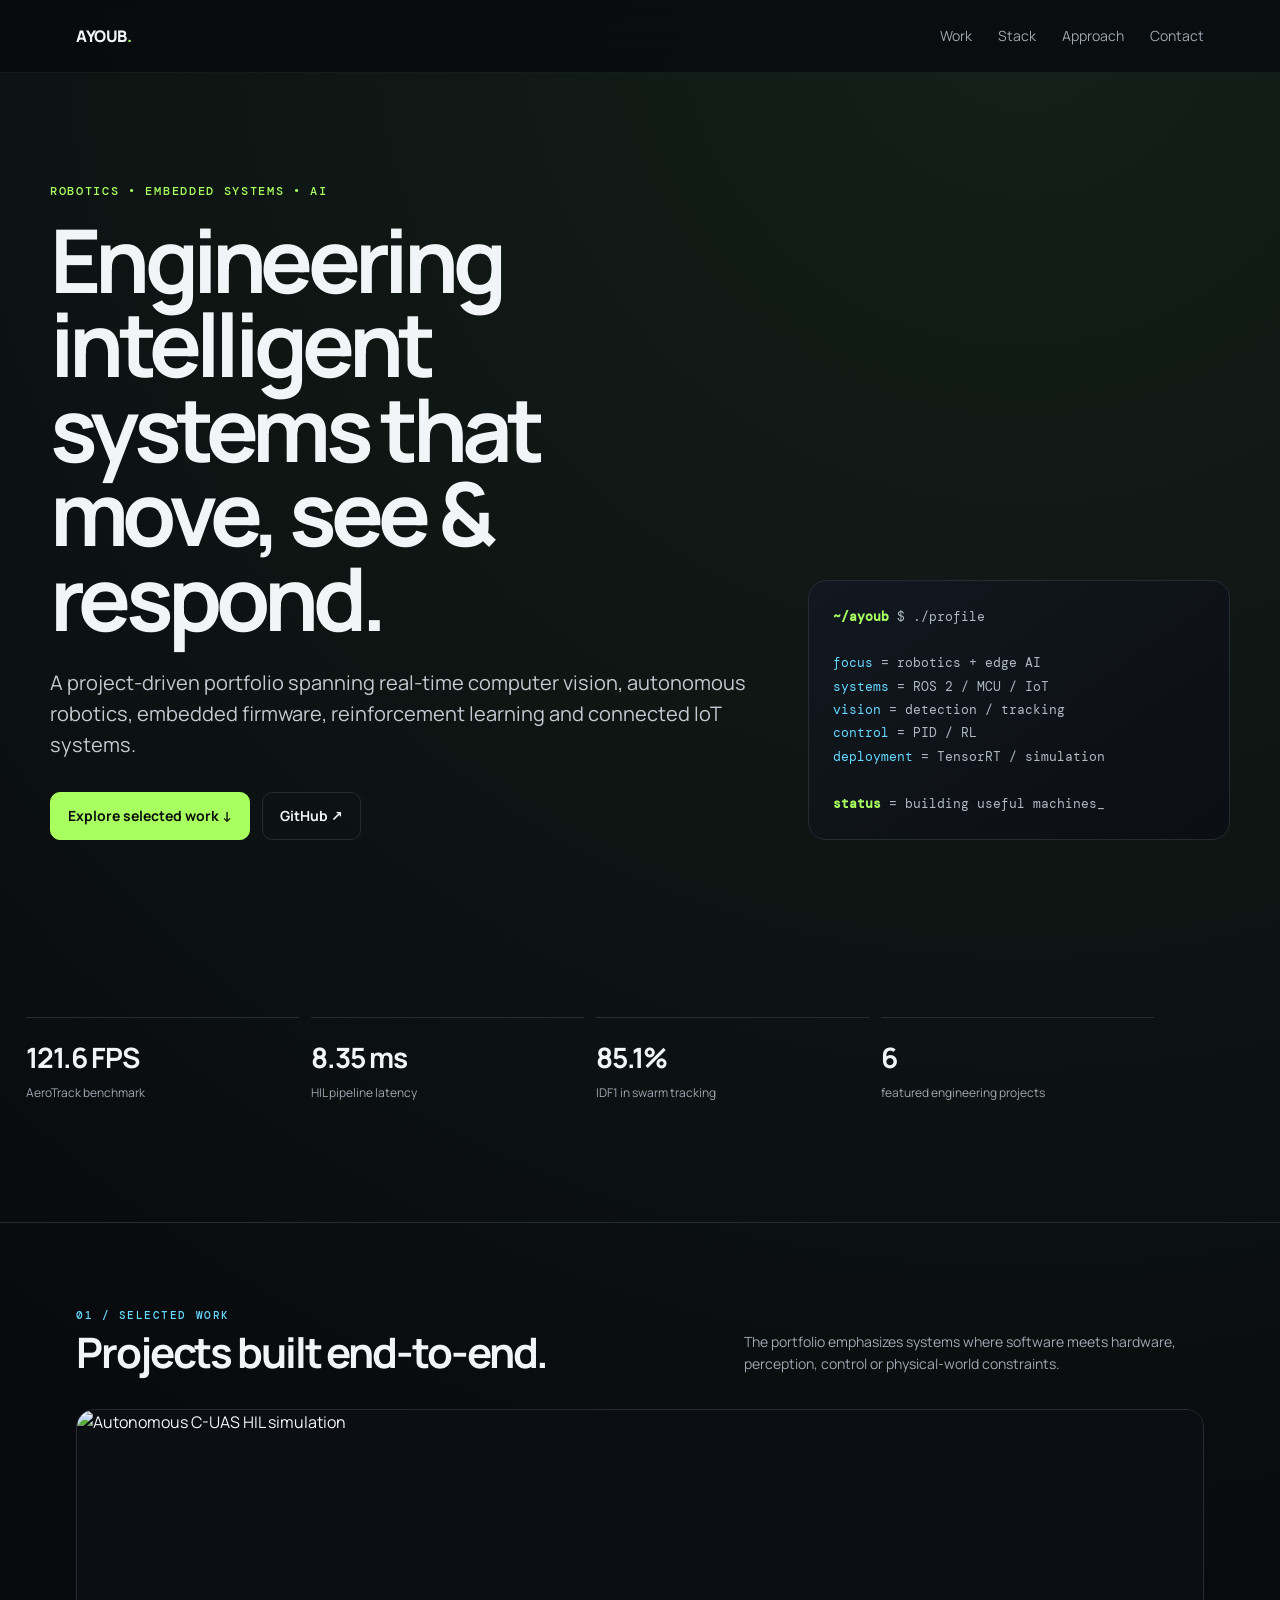
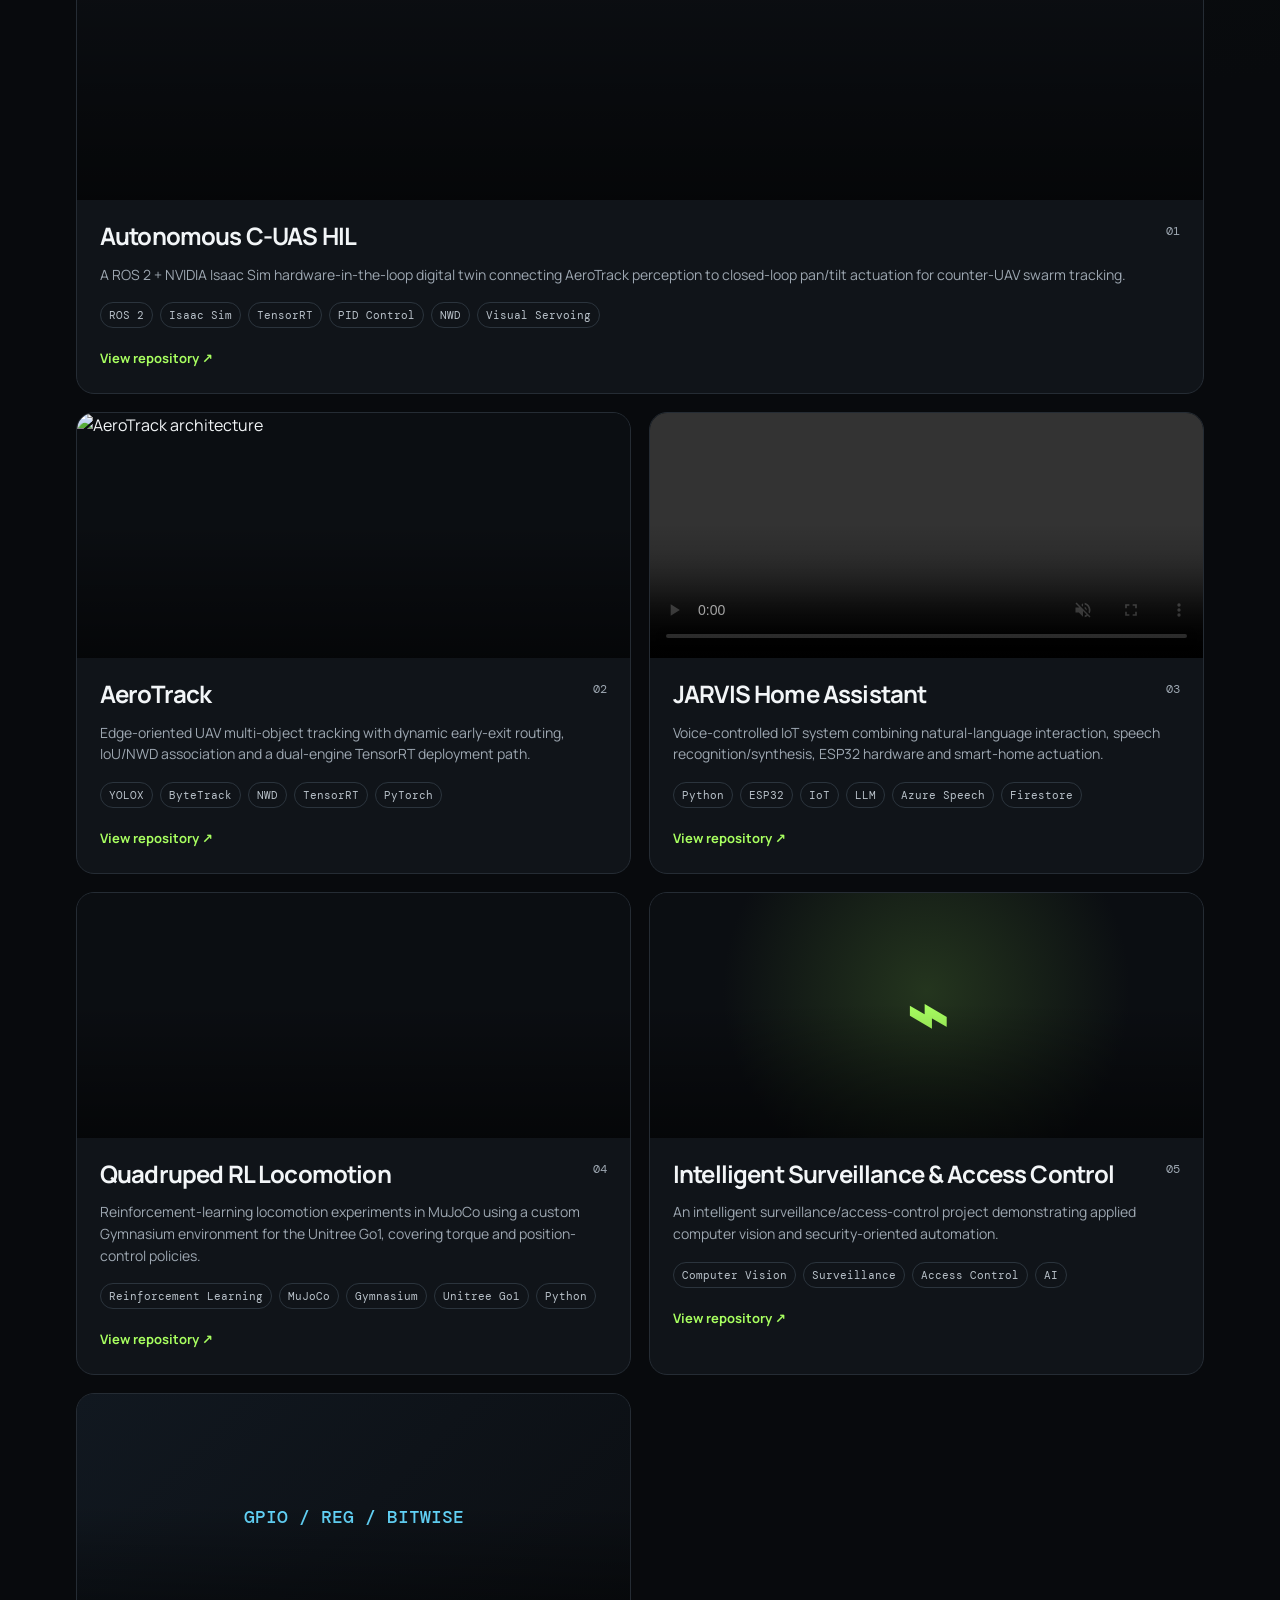
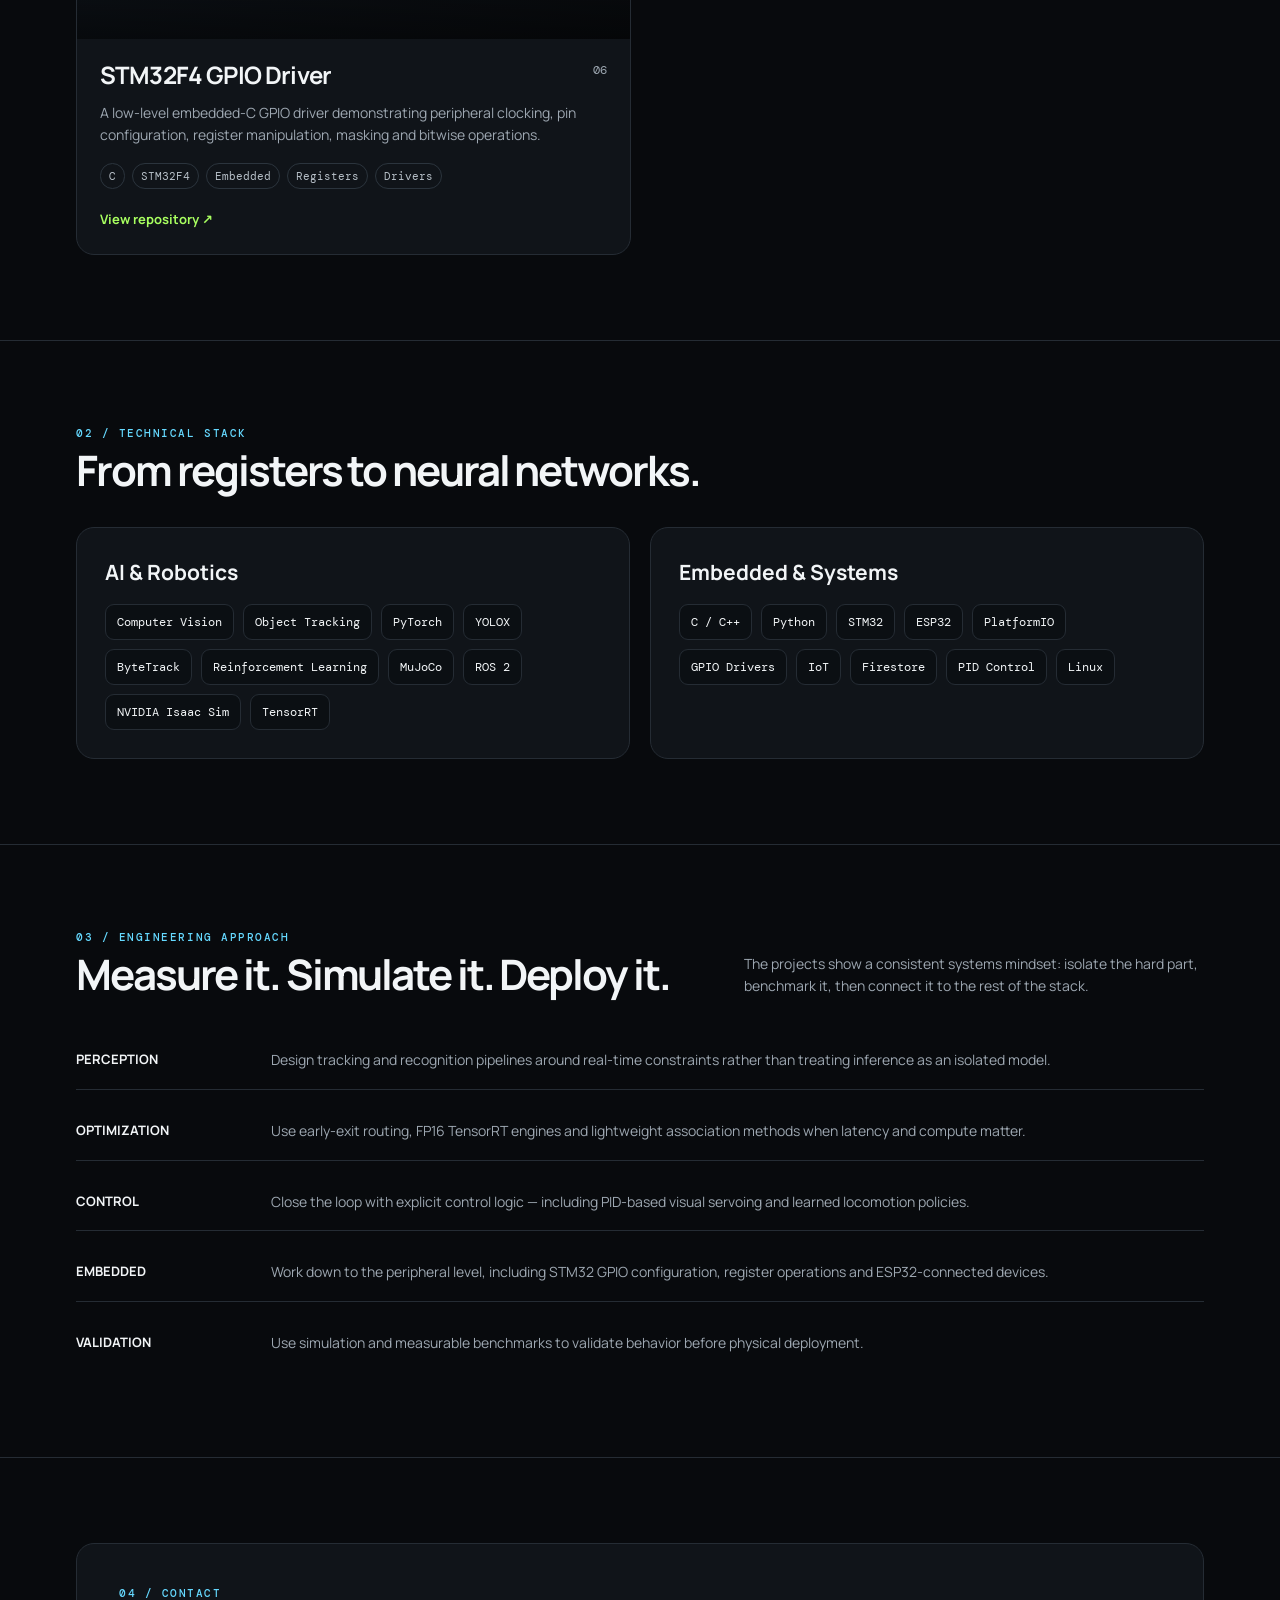
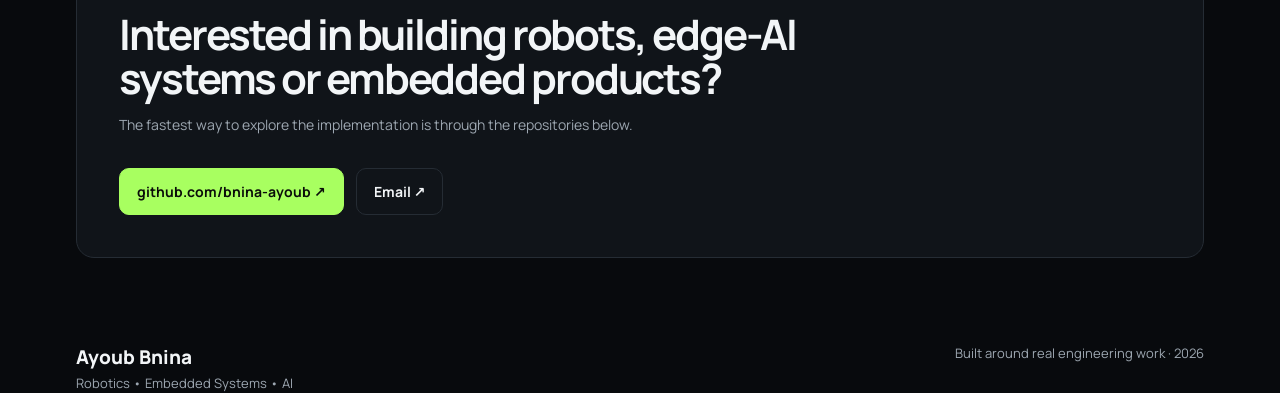
==== index.html @ 38df8ab1 "Add files via upload" ====
<!doctype html>
<html lang="en">
<head>
<meta charset="utf-8">
<meta name="viewport" content="width=device-width,initial-scale=1">
<meta name="description" content="Ayoub Bnina — Robotics, Embedded Systems & AI Engineering Portfolio">
<title>Ayoub Bnina — Robotics • Embedded • AI</title>
<link rel="preconnect" href="https://fonts.googleapis.com">
<link rel="preconnect" href="https://fonts.gstatic.com" crossorigin>
<link href="https://fonts.googleapis.com/css2?family=DM+Mono:wght@400;500&family=Manrope:wght@400;500;600;700;800&display=swap" rel="stylesheet">
<style>
:root{--bg:#080a0d;--panel:#101419;--panel2:#0c1014;--text:#f2f5f7;--muted:#9da7b1;--line:#252c34;--accent:#a8ff60;--accent2:#65d9ff;--max:1180px}
*{box-sizing:border-box}html{scroll-behavior:smooth}body{margin:0;background:radial-gradient(circle at 80% 0%,#142019 0,transparent 32%),var(--bg);color:var(--text);font-family:Manrope,system-ui,sans-serif;line-height:1.55}
a{color:inherit;text-decoration:none}.wrap{max-width:var(--max);margin:auto;padding:0 26px}
nav{position:sticky;top:0;z-index:10;background:rgba(8,10,13,.78);backdrop-filter:blur(18px);border-bottom:1px solid rgba(255,255,255,.06)}
.navin{height:72px;display:flex;align-items:center;justify-content:space-between}.brand{font-weight:800;letter-spacing:-.03em}.brand span{color:var(--accent)}
.links{display:flex;gap:26px;color:var(--muted);font-size:14px}.links a:hover{color:var(--text)}
.hero{padding:110px 0 80px;display:grid;grid-template-columns:1.25fr .75fr;gap:55px;align-items:end}
.kicker{font:500 12px "DM Mono",monospace;color:var(--accent);letter-spacing:.14em;text-transform:uppercase}
h1{font-size:clamp(48px,7vw,88px);line-height:.96;letter-spacing:-.065em;margin:18px 0 28px;max-width:900px}
.lead{font-size:20px;color:#c3cbd2;max-width:720px}.cta{display:flex;gap:12px;margin-top:32px;flex-wrap:wrap}
.btn{padding:12px 17px;border:1px solid var(--line);border-radius:10px;font-weight:700;font-size:14px}.btn.primary{background:var(--accent);color:#0a0d09;border-color:var(--accent)}.btn:hover{transform:translateY(-1px)}
.hero-card{border:1px solid var(--line);border-radius:18px;background:linear-gradient(145deg,#121820,#0b0e12);padding:24px;min-height:250px}
.terminal{font:13px/1.8 "DM Mono",monospace;color:#aeb9c3}.terminal b{color:var(--accent)}.terminal .cyan{color:var(--accent2)}
.metrics{display:grid;grid-template-columns:repeat(4,1fr);gap:12px;margin:12px 0 100px}.metric{border-top:1px solid var(--line);padding:18px 0}.metric strong{display:block;font-size:28px;letter-spacing:-.04em}.metric span{color:var(--muted);font-size:12px}
section{padding:85px 0;border-top:1px solid var(--line)}.section-head{display:flex;justify-content:space-between;gap:30px;align-items:end;margin-bottom:35px}.eyebrow{font:500 11px "DM Mono",monospace;color:var(--accent2);text-transform:uppercase;letter-spacing:.14em}h2{font-size:42px;line-height:1.05;letter-spacing:-.05em;margin:8px 0 0}.section-note{color:var(--muted);max-width:460px;font-size:14px}
.projects{display:grid;grid-template-columns:repeat(2,1fr);gap:18px}.project{border:1px solid var(--line);border-radius:18px;overflow:hidden;background:var(--panel);transition:.25s}.project:hover{transform:translateY(-4px);border-color:#3a444e}.visual{height:245px;background:#0b0e12;position:relative;overflow:hidden}.visual img,.visual video{width:100%;height:100%;object-fit:cover;display:block}.visual:after{content:"";position:absolute;inset:0;background:linear-gradient(180deg,transparent 45%,rgba(0,0,0,.55))}
.project-body{padding:23px}.project-top{display:flex;justify-content:space-between;gap:12px;align-items:start}.project h3{font-size:24px;line-height:1.1;margin:0;letter-spacing:-.035em}.num{font:12px "DM Mono";color:var(--muted)}.project p{color:var(--muted);font-size:14px}.tags{display:flex;flex-wrap:wrap;gap:7px;margin:17px 0}.tag{font:11px "DM Mono";border:1px solid #2b343d;padding:5px 8px;border-radius:999px;color:#b8c1c9}.project-link{display:inline-flex;gap:8px;font-weight:700;font-size:13px;color:var(--accent)}
.feature{grid-column:1/-1}.feature .visual{height:390px}
.split{display:grid;grid-template-columns:1fr 1fr;gap:20px}.panel{border:1px solid var(--line);background:var(--panel);border-radius:18px;padding:28px}.panel h3{margin:0 0 16px;font-size:21px}.panel p,.panel li{color:var(--muted);font-size:14px}.skills{display:flex;flex-wrap:wrap;gap:9px}.skill{padding:9px 11px;background:#0b0f13;border:1px solid var(--line);border-radius:9px;font:12px "DM Mono"}
.timeline{display:grid;gap:12px}.row{display:grid;grid-template-columns:170px 1fr;gap:25px;padding:18px 0;border-bottom:1px solid var(--line)}.row:last-child{border-bottom:0}.row b{font-size:13px}.row span{color:var(--muted);font-size:14px}
footer{padding:60px 0 80px;display:flex;justify-content:space-between;gap:25px;color:var(--muted);font-size:13px}.footer-title{color:var(--text);font-weight:800;font-size:19px}
@media(max-width:800px){.hero{grid-template-columns:1fr;padding-top:70px}.metrics{grid-template-columns:repeat(2,1fr)}.projects,.split{grid-template-columns:1fr}.feature .visual{height:260px}.links{display:none}.row{grid-template-columns:1fr;gap:4px}h2{font-size:34px}footer{display:block}.footer-title{margin-bottom:15px}}
</style>
</head>
<body>
<nav><div class="wrap navin"><a class="brand" href="#">AYOUB<span>.</span></a><div class="links"><a href="#work">Work</a><a href="#stack">Stack</a><a href="#approach">Approach</a><a href="#contact">Contact</a></div></div></nav>

<main>
<section style="border:0;padding-top:0"><div class="wrap hero">
<div>
<div class="kicker">Robotics • Embedded Systems • AI</div>
<h1>Engineering intelligent systems that move, see & respond.</h1>
<p class="lead">A project-driven portfolio spanning real-time computer vision, autonomous robotics, embedded firmware, reinforcement learning and connected IoT systems.</p>
<div class="cta">
<a class="btn primary" href="#work">Explore selected work ↓</a>
<a class="btn" href="https://github.com/bnina-ayoub" target="_blank" rel="noreferrer">GitHub ↗</a>
</div>
</div>
<div class="hero-card"><div class="terminal">
<div><b>~/ayoub</b> $ ./profile</div>
<div>&nbsp;</div>
<div><span class="cyan">focus</span> = robotics + edge AI</div>
<div><span class="cyan">systems</span> = ROS 2 / MCU / IoT</div>
<div><span class="cyan">vision</span> = detection / tracking</div>
<div><span class="cyan">control</span> = PID / RL</div>
<div><span class="cyan">deployment</span> = TensorRT / simulation</div>
<div>&nbsp;</div>
<div><b>status</b> = building useful machines_</div>
</div></div>
</div></section>

<div class="wrap metrics">
<div class="metric"><strong>121.6 FPS</strong><span>AeroTrack benchmark</span></div>
<div class="metric"><strong>8.35 ms</strong><span>HIL pipeline latency</span></div>
<div class="metric"><strong>85.1%</strong><span>IDF1 in swarm tracking</span></div>
<div class="metric"><strong>6</strong><span>featured engineering projects</span></div>
</div>

<section id="work"><div class="wrap">
<div class="section-head"><div><div class="eyebrow">01 / Selected work</div><h2>Projects built end-to-end.</h2></div><div class="section-note">The portfolio emphasizes systems where software meets hardware, perception, control or physical-world constraints.</div></div>
<div class="projects">

<article class="project feature"><div class="visual"><img src="https://github.com/user-attachments/assets/ed0c6273-1881-48b2-9d87-7b29abdd126c" alt="Autonomous C-UAS HIL simulation"></div><div class="project-body"><div class="project-top"><h3>Autonomous C-UAS HIL</h3><span class="num">01</span></div><p>A ROS 2 + NVIDIA Isaac Sim hardware-in-the-loop digital twin connecting AeroTrack perception to closed-loop pan/tilt actuation for counter-UAV swarm tracking.</p><div class="tags"><span class="tag">ROS 2</span><span class="tag">Isaac Sim</span><span class="tag">TensorRT</span><span class="tag">PID Control</span><span class="tag">NWD</span><span class="tag">Visual Servoing</span></div><a class="project-link" href="https://github.com/bnina-ayoub/Autonomous-CUAS-HIL" target="_blank">View repository ↗</a></div></article>

<article class="project"><div class="visual"><img src="https://raw.githubusercontent.com/bnina-ayoub/AeroTrack/main/docs/assets/aerotrack_main_arch.png" alt="AeroTrack architecture"></div><div class="project-body"><div class="project-top"><h3>AeroTrack</h3><span class="num">02</span></div><p>Edge-oriented UAV multi-object tracking with dynamic early-exit routing, IoU/NWD association and a dual-engine TensorRT deployment path.</p><div class="tags"><span class="tag">YOLOX</span><span class="tag">ByteTrack</span><span class="tag">NWD</span><span class="tag">TensorRT</span><span class="tag">PyTorch</span></div><a class="project-link" href="https://github.com/bnina-ayoub/AeroTrack" target="_blank">View repository ↗</a></div></article>

<article class="project"><div class="visual"><video muted autoplay loop playsinline controls poster=""><source src="https://github.com/bnina-ayoub/Embedded-Home-Assistant/assets/94785911/ada95bb3-01bc-45d4-914c-ad9630b7cc33"></video></div><div class="project-body"><div class="project-top"><h3>JARVIS Home Assistant</h3><span class="num">03</span></div><p>Voice-controlled IoT system combining natural-language interaction, speech recognition/synthesis, ESP32 hardware and smart-home actuation.</p><div class="tags"><span class="tag">Python</span><span class="tag">ESP32</span><span class="tag">IoT</span><span class="tag">LLM</span><span class="tag">Azure Speech</span><span class="tag">Firestore</span></div><a class="project-link" href="https://github.com/bnina-ayoub/JARVIS-Home-Assistant" target="_blank">View repository ↗</a></div></article>

<article class="project"><div class="visual"><video muted autoplay loop playsinline><source src="https://github.com/nimazareian/quadruped-rl-locomotion/assets/28585597/262b7812-0b8f-4758-aedd-a429f743fb69"></video></div><div class="project-body"><div class="project-top"><h3>Quadruped RL Locomotion</h3><span class="num">04</span></div><p>Reinforcement-learning locomotion experiments in MuJoCo using a custom Gymnasium environment for the Unitree Go1, covering torque and position-control policies.</p><div class="tags"><span class="tag">Reinforcement Learning</span><span class="tag">MuJoCo</span><span class="tag">Gymnasium</span><span class="tag">Unitree Go1</span><span class="tag">Python</span></div><a class="project-link" href="https://github.com/bnina-ayoub/quadruped-rl-locomotion" target="_blank">View repository ↗</a></div></article>

<article class="project"><div class="visual" style="display:grid;place-items:center;background:radial-gradient(circle at 50% 40%,#24351e,#0b0e12 65%)"><div style="font:600 70px 'DM Mono';color:#a8ff60">⌁</div></div><div class="project-body"><div class="project-top"><h3>Intelligent Surveillance & Access Control</h3><span class="num">05</span></div><p>An intelligent surveillance/access-control project demonstrating applied computer vision and security-oriented automation.</p><div class="tags"><span class="tag">Computer Vision</span><span class="tag">Surveillance</span><span class="tag">Access Control</span><span class="tag">AI</span></div><a class="project-link" href="https://github.com/bnina-ayoub/Intelligent-surveillance-access-control-System-" target="_blank">View repository ↗</a></div></article>

<article class="project"><div class="visual" style="display:grid;place-items:center;background:linear-gradient(135deg,#111820,#0b0e12)"><div style="font:500 18px 'DM Mono';color:#65d9ff">GPIO / REG / BITWISE</div></div><div class="project-body"><div class="project-top"><h3>STM32F4 GPIO Driver</h3><span class="num">06</span></div><p>A low-level embedded-C GPIO driver demonstrating peripheral clocking, pin configuration, register manipulation, masking and bitwise operations.</p><div class="tags"><span class="tag">C</span><span class="tag">STM32F4</span><span class="tag">Embedded</span><span class="tag">Registers</span><span class="tag">Drivers</span></div><a class="project-link" href="https://github.com/bnina-ayoub/stm32f4_gpio_driver" target="_blank">View repository ↗</a></div></article>
</div></div></section>

<section id="stack"><div class="wrap"><div class="section-head"><div><div class="eyebrow">02 / Technical stack</div><h2>From registers to neural networks.</h2></div></div>
<div class="split">
<div class="panel"><h3>AI & Robotics</h3><div class="skills"><span class="skill">Computer Vision</span><span class="skill">Object Tracking</span><span class="skill">PyTorch</span><span class="skill">YOLOX</span><span class="skill">ByteTrack</span><span class="skill">Reinforcement Learning</span><span class="skill">MuJoCo</span><span class="skill">ROS 2</span><span class="skill">NVIDIA Isaac Sim</span><span class="skill">TensorRT</span></div></div>
<div class="panel"><h3>Embedded & Systems</h3><div class="skills"><span class="skill">C / C++</span><span class="skill">Python</span><span class="skill">STM32</span><span class="skill">ESP32</span><span class="skill">PlatformIO</span><span class="skill">GPIO Drivers</span><span class="skill">IoT</span><span class="skill">Firestore</span><span class="skill">PID Control</span><span class="skill">Linux</span></div></div>
</div></div></section>

<section id="approach"><div class="wrap"><div class="section-head"><div><div class="eyebrow">03 / Engineering approach</div><h2>Measure it. Simulate it. Deploy it.</h2></div><div class="section-note">The projects show a consistent systems mindset: isolate the hard part, benchmark it, then connect it to the rest of the stack.</div></div>
<div class="timeline">
<div class="row"><b>PERCEPTION</b><span>Design tracking and recognition pipelines around real-time constraints rather than treating inference as an isolated model.</span></div>
<div class="row"><b>OPTIMIZATION</b><span>Use early-exit routing, FP16 TensorRT engines and lightweight association methods when latency and compute matter.</span></div>
<div class="row"><b>CONTROL</b><span>Close the loop with explicit control logic — including PID-based visual servoing and learned locomotion policies.</span></div>
<div class="row"><b>EMBEDDED</b><span>Work down to the peripheral level, including STM32 GPIO configuration, register operations and ESP32-connected devices.</span></div>
<div class="row"><b>VALIDATION</b><span>Use simulation and measurable benchmarks to validate behavior before physical deployment.</span></div>
</div></div></section>

<section id="contact"><div class="wrap"><div class="panel" style="padding:42px"><div class="eyebrow">04 / Contact</div><h2 style="max-width:760px;margin-top:12px">Interested in building robots, edge-AI systems or embedded products?</h2><p style="color:var(--muted);max-width:650px">The fastest way to explore the implementation is through the repositories below.</p><div class="cta"><a class="btn primary" href="https://github.com/bnina-ayoub" target="_blank">github.com/bnina-ayoub ↗</a><a class="btn" href="mailto:bninayoub.pro@gmail.com">Email ↗</a></div></div></div></section>
</main>
<footer class="wrap"><div><div class="footer-title">Ayoub Bnina</div><div>Robotics • Embedded Systems • AI</div></div><div>Built around real engineering work · 2026</div></footer>
</body></html>
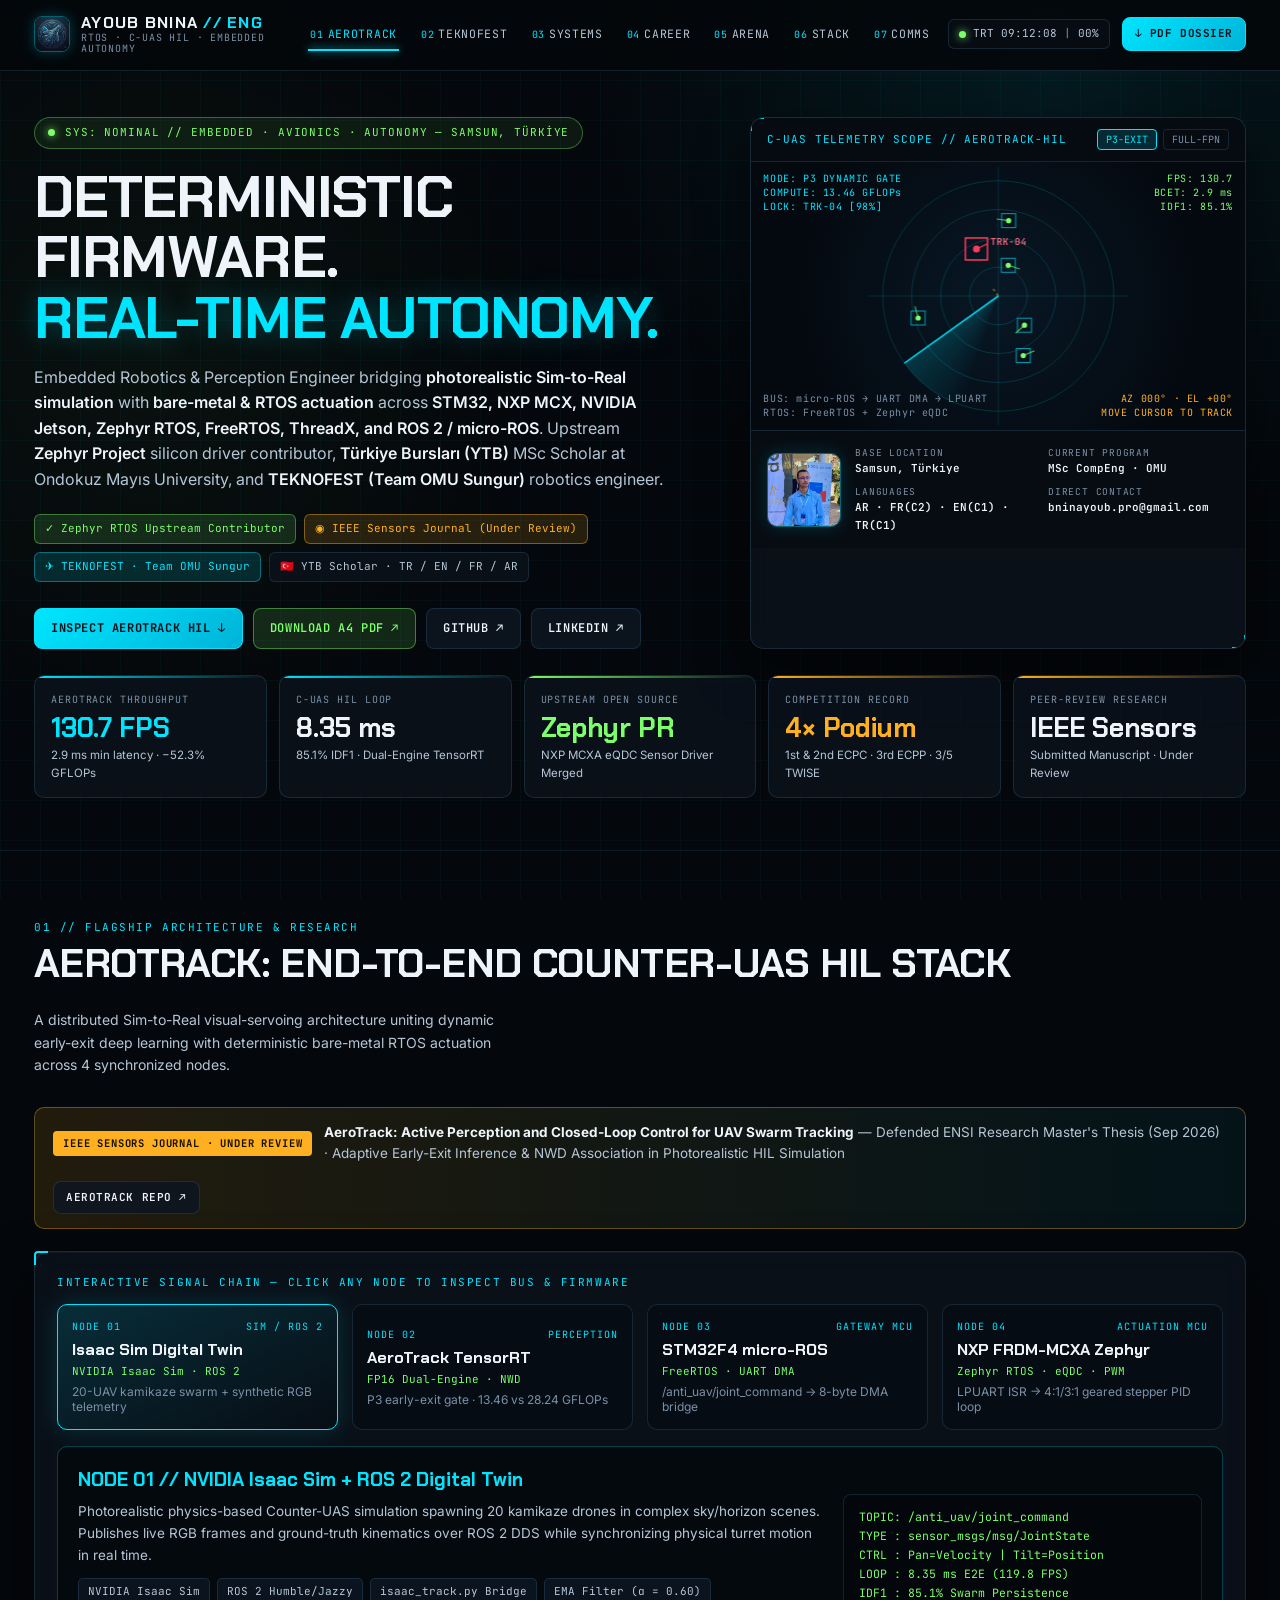
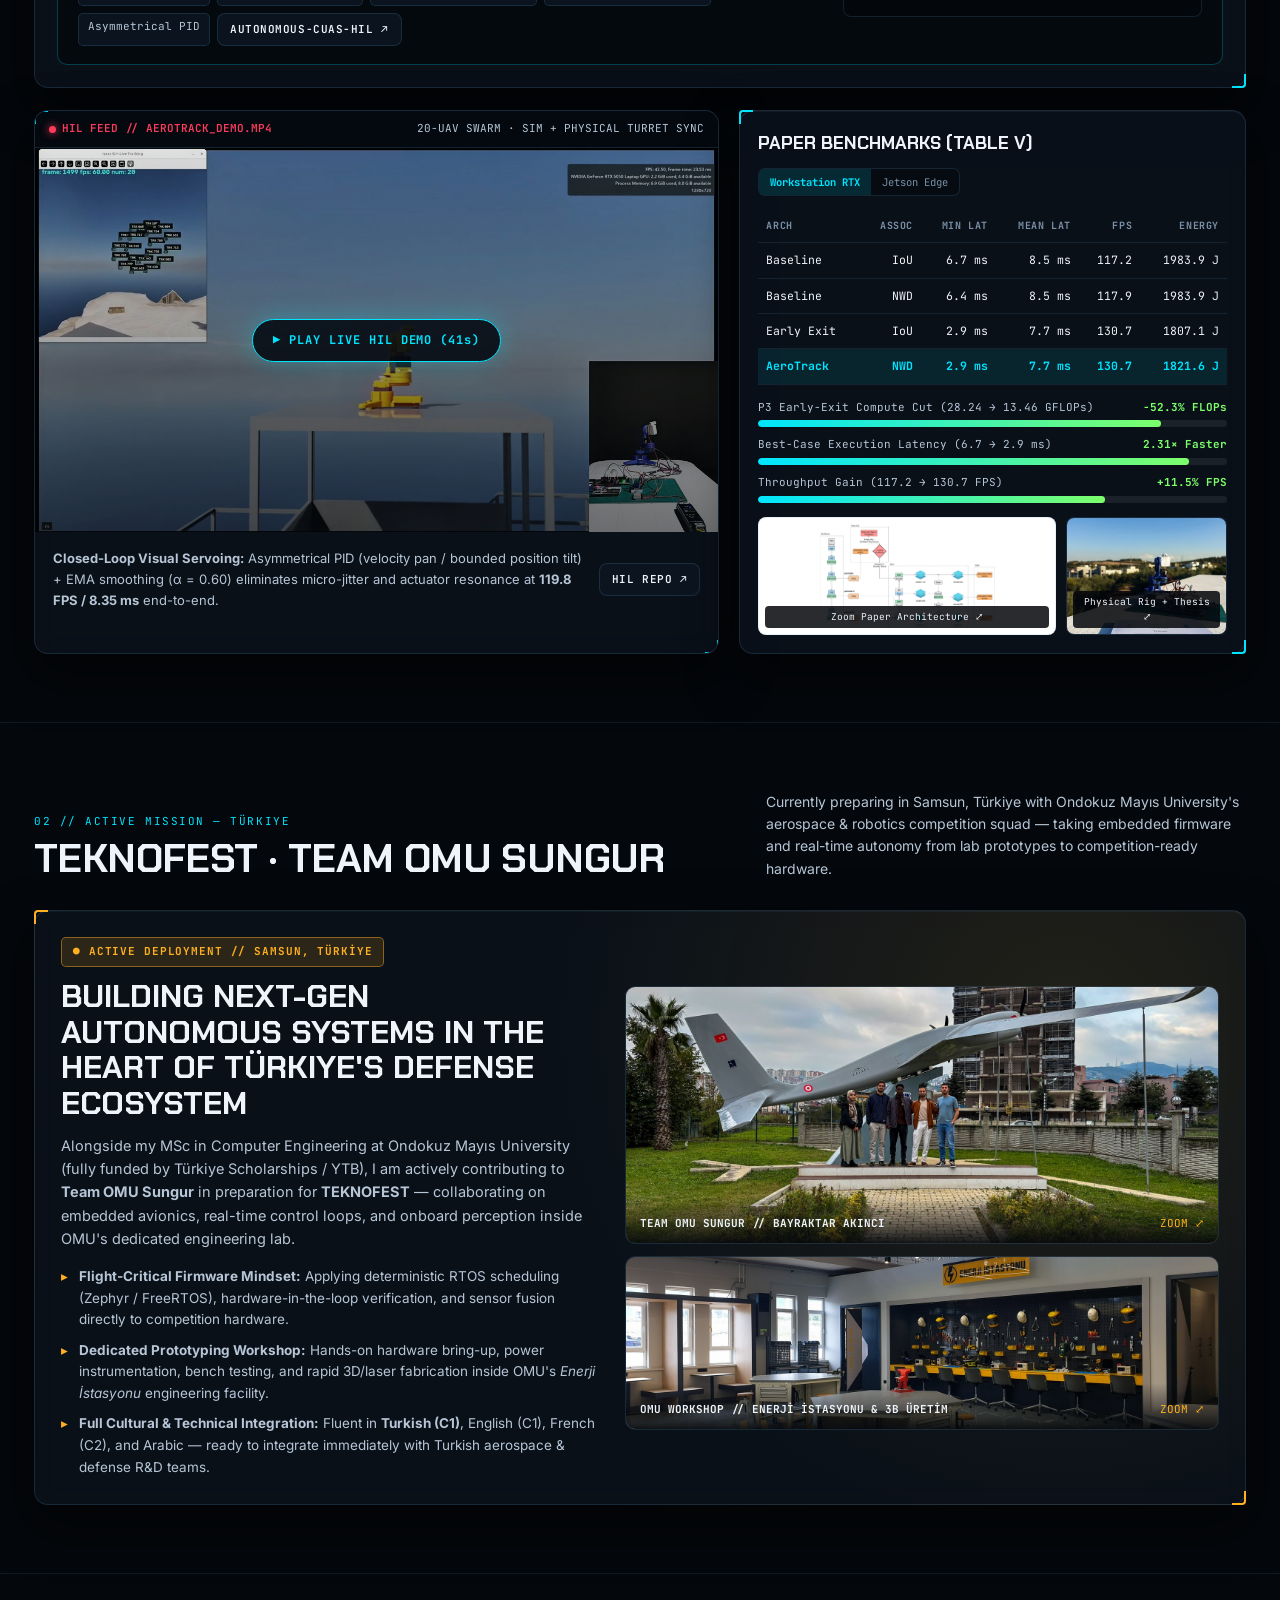
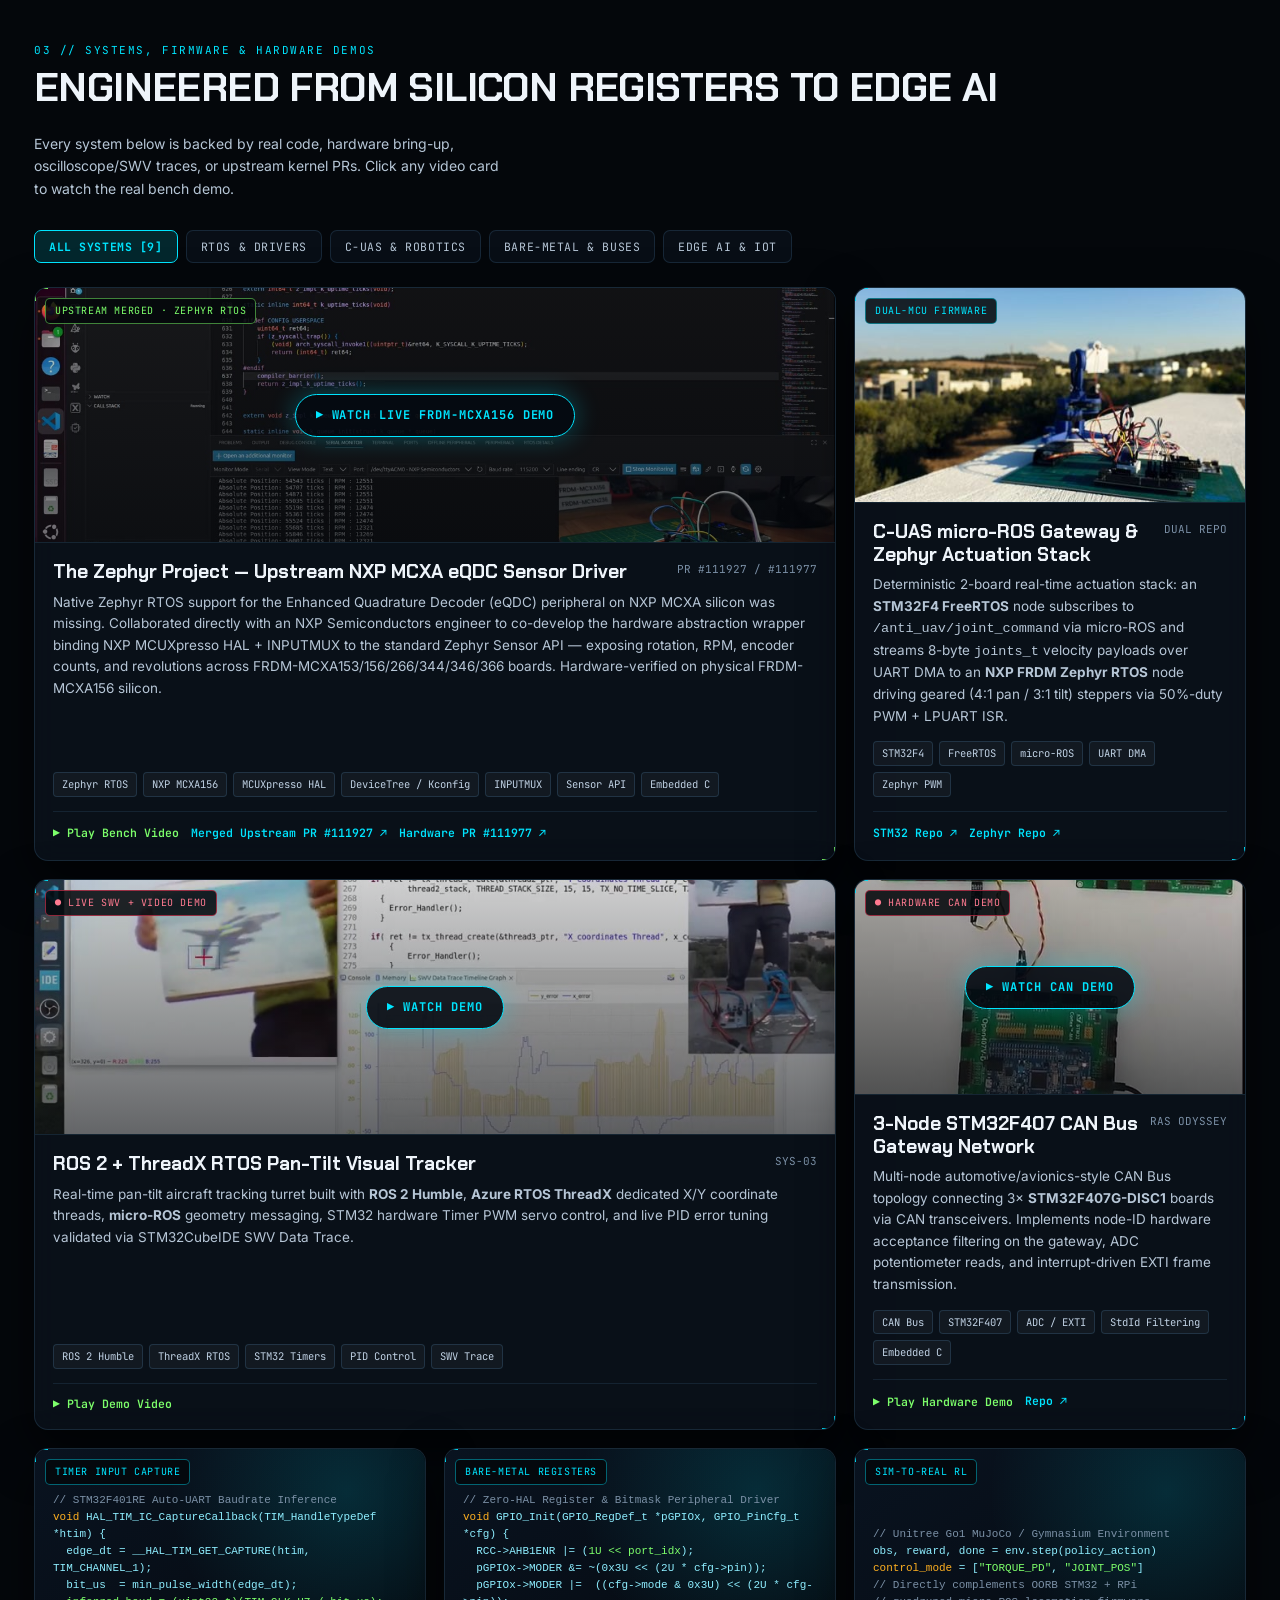
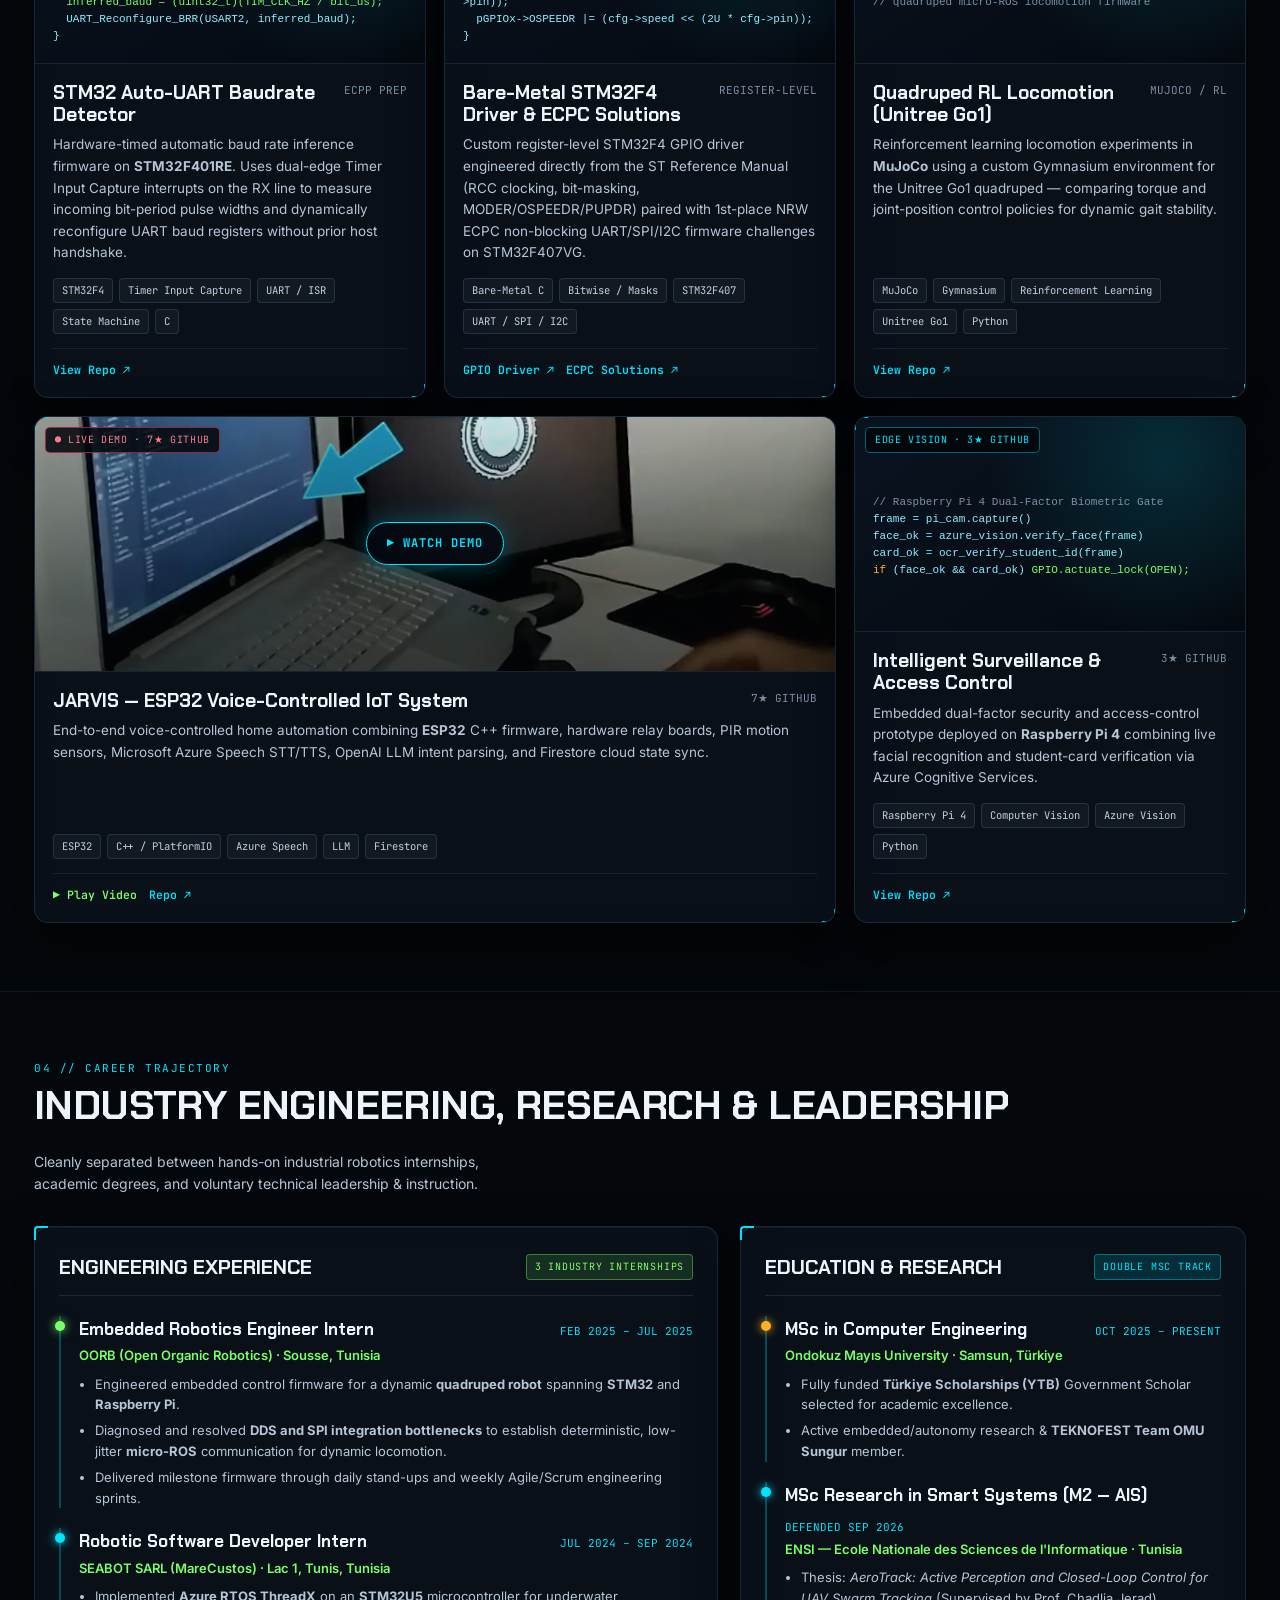
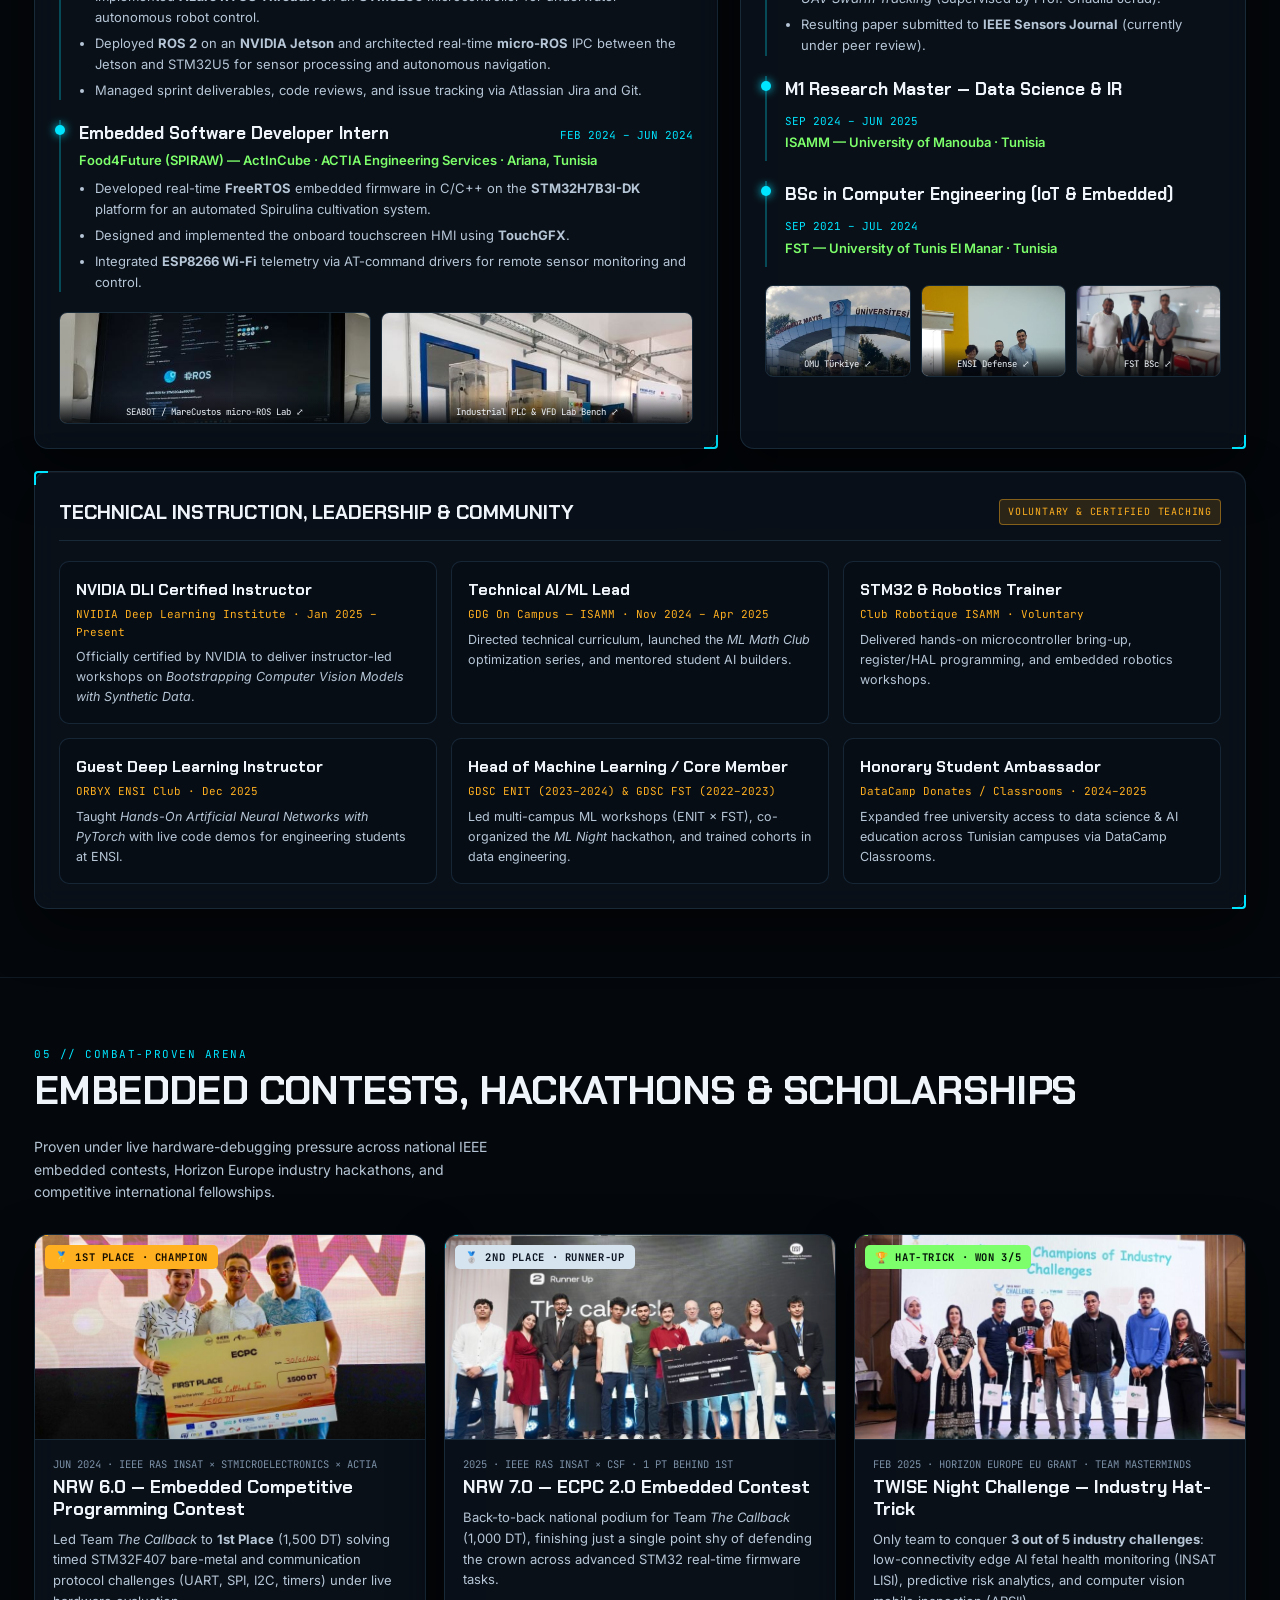
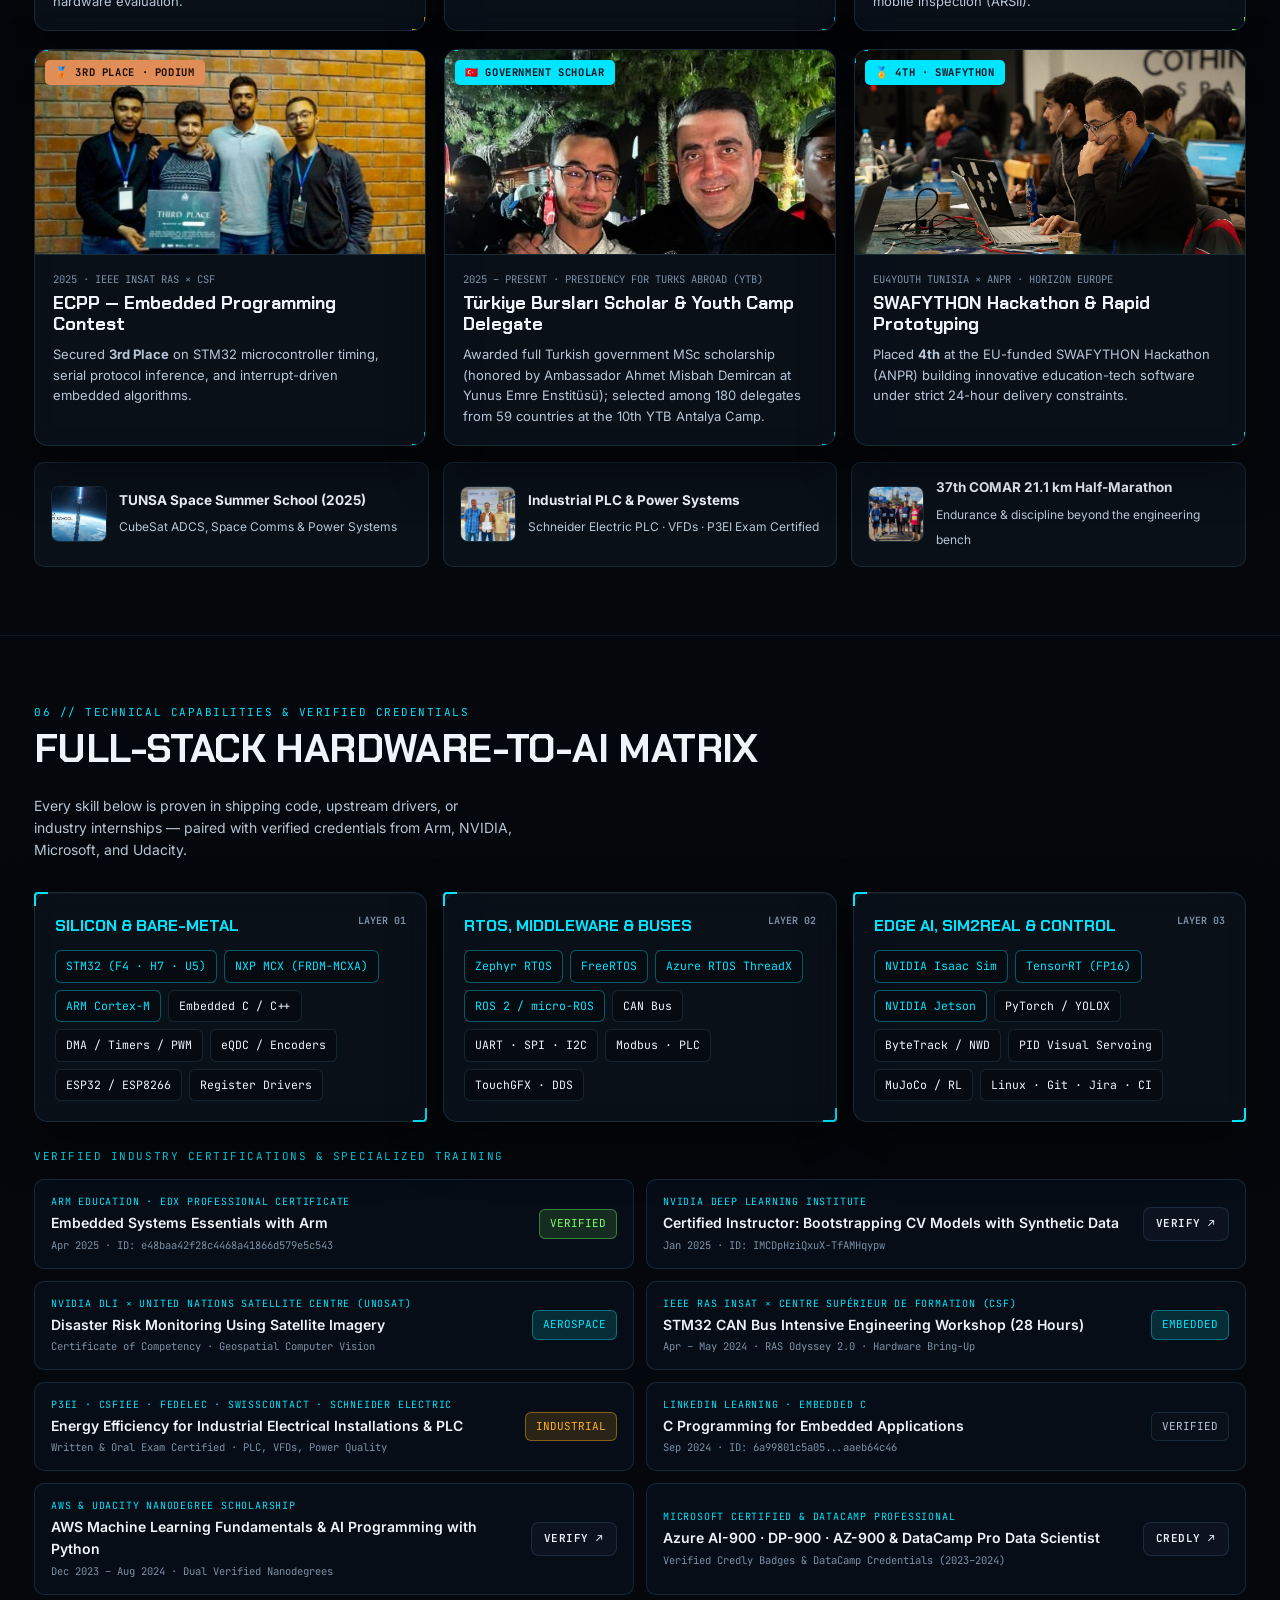
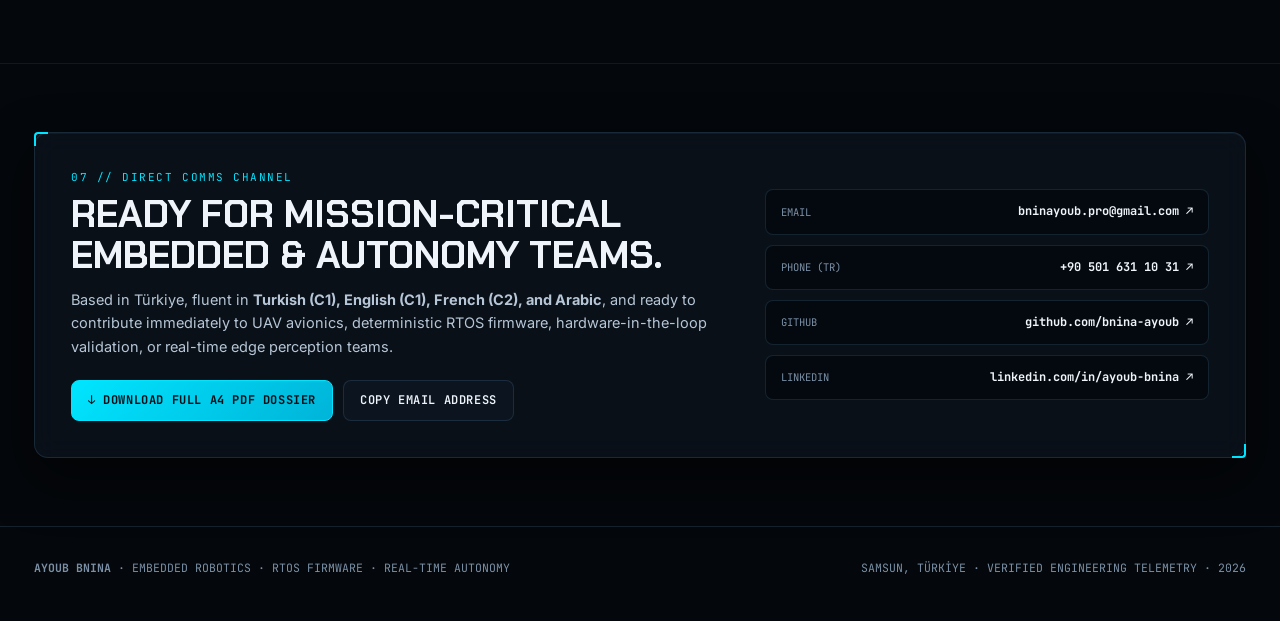
==== commit 5880a40d: "Launch avionics-HUD embedded robotics portfolio with live demos and A4 PDF dossier" ====
--- a/index.html
+++ b/index.html
@@ -1,105 +1,1141 @@
 <!doctype html>
 <html lang="en">
 <head>
-<meta charset="utf-8">
-<meta name="viewport" content="width=device-width,initial-scale=1">
-<meta name="description" content="Ayoub Bnina — Robotics, Embedded Systems & AI Engineering Portfolio">
-<title>Ayoub Bnina — Robotics • Embedded • AI</title>
-<link rel="preconnect" href="https://fonts.googleapis.com">
-<link rel="preconnect" href="https://fonts.gstatic.com" crossorigin>
-<link href="https://fonts.googleapis.com/css2?family=DM+Mono:wght@400;500&family=Manrope:wght@400;500;600;700;800&display=swap" rel="stylesheet">
-<style>
-:root{--bg:#080a0d;--panel:#101419;--panel2:#0c1014;--text:#f2f5f7;--muted:#9da7b1;--line:#252c34;--accent:#a8ff60;--accent2:#65d9ff;--max:1180px}
-*{box-sizing:border-box}html{scroll-behavior:smooth}body{margin:0;background:radial-gradient(circle at 80% 0%,#142019 0,transparent 32%),var(--bg);color:var(--text);font-family:Manrope,system-ui,sans-serif;line-height:1.55}
-a{color:inherit;text-decoration:none}.wrap{max-width:var(--max);margin:auto;padding:0 26px}
-nav{position:sticky;top:0;z-index:10;background:rgba(8,10,13,.78);backdrop-filter:blur(18px);border-bottom:1px solid rgba(255,255,255,.06)}
-.navin{height:72px;display:flex;align-items:center;justify-content:space-between}.brand{font-weight:800;letter-spacing:-.03em}.brand span{color:var(--accent)}
-.links{display:flex;gap:26px;color:var(--muted);font-size:14px}.links a:hover{color:var(--text)}
-.hero{padding:110px 0 80px;display:grid;grid-template-columns:1.25fr .75fr;gap:55px;align-items:end}
-.kicker{font:500 12px "DM Mono",monospace;color:var(--accent);letter-spacing:.14em;text-transform:uppercase}
-h1{font-size:clamp(48px,7vw,88px);line-height:.96;letter-spacing:-.065em;margin:18px 0 28px;max-width:900px}
-.lead{font-size:20px;color:#c3cbd2;max-width:720px}.cta{display:flex;gap:12px;margin-top:32px;flex-wrap:wrap}
-.btn{padding:12px 17px;border:1px solid var(--line);border-radius:10px;font-weight:700;font-size:14px}.btn.primary{background:var(--accent);color:#0a0d09;border-color:var(--accent)}.btn:hover{transform:translateY(-1px)}
-.hero-card{border:1px solid var(--line);border-radius:18px;background:linear-gradient(145deg,#121820,#0b0e12);padding:24px;min-height:250px}
-.terminal{font:13px/1.8 "DM Mono",monospace;color:#aeb9c3}.terminal b{color:var(--accent)}.terminal .cyan{color:var(--accent2)}
-.metrics{display:grid;grid-template-columns:repeat(4,1fr);gap:12px;margin:12px 0 100px}.metric{border-top:1px solid var(--line);padding:18px 0}.metric strong{display:block;font-size:28px;letter-spacing:-.04em}.metric span{color:var(--muted);font-size:12px}
-section{padding:85px 0;border-top:1px solid var(--line)}.section-head{display:flex;justify-content:space-between;gap:30px;align-items:end;margin-bottom:35px}.eyebrow{font:500 11px "DM Mono",monospace;color:var(--accent2);text-transform:uppercase;letter-spacing:.14em}h2{font-size:42px;line-height:1.05;letter-spacing:-.05em;margin:8px 0 0}.section-note{color:var(--muted);max-width:460px;font-size:14px}
-.projects{display:grid;grid-template-columns:repeat(2,1fr);gap:18px}.project{border:1px solid var(--line);border-radius:18px;overflow:hidden;background:var(--panel);transition:.25s}.project:hover{transform:translateY(-4px);border-color:#3a444e}.visual{height:245px;background:#0b0e12;position:relative;overflow:hidden}.visual img,.visual video{width:100%;height:100%;object-fit:cover;display:block}.visual:after{content:"";position:absolute;inset:0;background:linear-gradient(180deg,transparent 45%,rgba(0,0,0,.55))}
-.project-body{padding:23px}.project-top{display:flex;justify-content:space-between;gap:12px;align-items:start}.project h3{font-size:24px;line-height:1.1;margin:0;letter-spacing:-.035em}.num{font:12px "DM Mono";color:var(--muted)}.project p{color:var(--muted);font-size:14px}.tags{display:flex;flex-wrap:wrap;gap:7px;margin:17px 0}.tag{font:11px "DM Mono";border:1px solid #2b343d;padding:5px 8px;border-radius:999px;color:#b8c1c9}.project-link{display:inline-flex;gap:8px;font-weight:700;font-size:13px;color:var(--accent)}
-.feature{grid-column:1/-1}.feature .visual{height:390px}
-.split{display:grid;grid-template-columns:1fr 1fr;gap:20px}.panel{border:1px solid var(--line);background:var(--panel);border-radius:18px;padding:28px}.panel h3{margin:0 0 16px;font-size:21px}.panel p,.panel li{color:var(--muted);font-size:14px}.skills{display:flex;flex-wrap:wrap;gap:9px}.skill{padding:9px 11px;background:#0b0f13;border:1px solid var(--line);border-radius:9px;font:12px "DM Mono"}
-.timeline{display:grid;gap:12px}.row{display:grid;grid-template-columns:170px 1fr;gap:25px;padding:18px 0;border-bottom:1px solid var(--line)}.row:last-child{border-bottom:0}.row b{font-size:13px}.row span{color:var(--muted);font-size:14px}
-footer{padding:60px 0 80px;display:flex;justify-content:space-between;gap:25px;color:var(--muted);font-size:13px}.footer-title{color:var(--text);font-weight:800;font-size:19px}
-@media(max-width:800px){.hero{grid-template-columns:1fr;padding-top:70px}.metrics{grid-template-columns:repeat(2,1fr)}.projects,.split{grid-template-columns:1fr}.feature .visual{height:260px}.links{display:none}.row{grid-template-columns:1fr;gap:4px}h2{font-size:34px}footer{display:block}.footer-title{margin-bottom:15px}}
-</style>
+  <meta charset="utf-8">
+  <meta name="viewport" content="width=device-width, initial-scale=1">
+  <title>Ayoub Bnina — Embedded Robotics, RTOS Firmware & Real-Time Autonomy</title>
+  <meta name="description" content="Engineering portfolio of Ayoub Bnina: Embedded Robotics, Zephyr/FreeRTOS/ThreadX Firmware, Counter-UAS Sim-to-Real HIL Autonomy, ROS 2/micro-ROS, and Edge AI.">
+  <link rel="icon" type="image/jpeg" href="assets/images/avatar.jpg">
+  <link rel="preconnect" href="https://fonts.googleapis.com">
+  <link rel="preconnect" href="https://fonts.gstatic.com" crossorigin>
+  <link href="https://fonts.googleapis.com/css2?family=Chakra+Petch:wght@500;600;700&family=Inter:wght@400;500;600;700&family=JetBrains+Mono:wght@400;500;600;700&display=swap" rel="stylesheet">
+  <link rel="stylesheet" href="styles.css">
 </head>
 <body>
-<nav><div class="wrap navin"><a class="brand" href="#">AYOUB<span>.</span></a><div class="links"><a href="#work">Work</a><a href="#stack">Stack</a><a href="#approach">Approach</a><a href="#contact">Contact</a></div></div></nav>
-
-<main>
-<section style="border:0;padding-top:0"><div class="wrap hero">
-<div>
-<div class="kicker">Robotics • Embedded Systems • AI</div>
-<h1>Engineering intelligent systems that move, see & respond.</h1>
-<p class="lead">A project-driven portfolio spanning real-time computer vision, autonomous robotics, embedded firmware, reinforcement learning and connected IoT systems.</p>
-<div class="cta">
-<a class="btn primary" href="#work">Explore selected work ↓</a>
-<a class="btn" href="https://github.com/bnina-ayoub" target="_blank" rel="noreferrer">GitHub ↗</a>
-</div>
-</div>
-<div class="hero-card"><div class="terminal">
-<div><b>~/ayoub</b> $ ./profile</div>
-<div>&nbsp;</div>
-<div><span class="cyan">focus</span> = robotics + edge AI</div>
-<div><span class="cyan">systems</span> = ROS 2 / MCU / IoT</div>
-<div><span class="cyan">vision</span> = detection / tracking</div>
-<div><span class="cyan">control</span> = PID / RL</div>
-<div><span class="cyan">deployment</span> = TensorRT / simulation</div>
-<div>&nbsp;</div>
-<div><b>status</b> = building useful machines_</div>
-</div></div>
-</div></section>
-
-<div class="wrap metrics">
-<div class="metric"><strong>121.6 FPS</strong><span>AeroTrack benchmark</span></div>
-<div class="metric"><strong>8.35 ms</strong><span>HIL pipeline latency</span></div>
-<div class="metric"><strong>85.1%</strong><span>IDF1 in swarm tracking</span></div>
-<div class="metric"><strong>6</strong><span>featured engineering projects</span></div>
-</div>
-
-<section id="work"><div class="wrap">
-<div class="section-head"><div><div class="eyebrow">01 / Selected work</div><h2>Projects built end-to-end.</h2></div><div class="section-note">The portfolio emphasizes systems where software meets hardware, perception, control or physical-world constraints.</div></div>
-<div class="projects">
-
-<article class="project feature"><div class="visual"><img src="https://github.com/user-attachments/assets/ed0c6273-1881-48b2-9d87-7b29abdd126c" alt="Autonomous C-UAS HIL simulation"></div><div class="project-body"><div class="project-top"><h3>Autonomous C-UAS HIL</h3><span class="num">01</span></div><p>A ROS 2 + NVIDIA Isaac Sim hardware-in-the-loop digital twin connecting AeroTrack perception to closed-loop pan/tilt actuation for counter-UAV swarm tracking.</p><div class="tags"><span class="tag">ROS 2</span><span class="tag">Isaac Sim</span><span class="tag">TensorRT</span><span class="tag">PID Control</span><span class="tag">NWD</span><span class="tag">Visual Servoing</span></div><a class="project-link" href="https://github.com/bnina-ayoub/Autonomous-CUAS-HIL" target="_blank">View repository ↗</a></div></article>
-
-<article class="project"><div class="visual"><img src="https://raw.githubusercontent.com/bnina-ayoub/AeroTrack/main/docs/assets/aerotrack_main_arch.png" alt="AeroTrack architecture"></div><div class="project-body"><div class="project-top"><h3>AeroTrack</h3><span class="num">02</span></div><p>Edge-oriented UAV multi-object tracking with dynamic early-exit routing, IoU/NWD association and a dual-engine TensorRT deployment path.</p><div class="tags"><span class="tag">YOLOX</span><span class="tag">ByteTrack</span><span class="tag">NWD</span><span class="tag">TensorRT</span><span class="tag">PyTorch</span></div><a class="project-link" href="https://github.com/bnina-ayoub/AeroTrack" target="_blank">View repository ↗</a></div></article>
-
-<article class="project"><div class="visual"><video muted autoplay loop playsinline controls poster=""><source src="https://github.com/bnina-ayoub/Embedded-Home-Assistant/assets/94785911/ada95bb3-01bc-45d4-914c-ad9630b7cc33"></video></div><div class="project-body"><div class="project-top"><h3>JARVIS Home Assistant</h3><span class="num">03</span></div><p>Voice-controlled IoT system combining natural-language interaction, speech recognition/synthesis, ESP32 hardware and smart-home actuation.</p><div class="tags"><span class="tag">Python</span><span class="tag">ESP32</span><span class="tag">IoT</span><span class="tag">LLM</span><span class="tag">Azure Speech</span><span class="tag">Firestore</span></div><a class="project-link" href="https://github.com/bnina-ayoub/JARVIS-Home-Assistant" target="_blank">View repository ↗</a></div></article>
-
-<article class="project"><div class="visual"><video muted autoplay loop playsinline><source src="https://github.com/nimazareian/quadruped-rl-locomotion/assets/28585597/262b7812-0b8f-4758-aedd-a429f743fb69"></video></div><div class="project-body"><div class="project-top"><h3>Quadruped RL Locomotion</h3><span class="num">04</span></div><p>Reinforcement-learning locomotion experiments in MuJoCo using a custom Gymnasium environment for the Unitree Go1, covering torque and position-control policies.</p><div class="tags"><span class="tag">Reinforcement Learning</span><span class="tag">MuJoCo</span><span class="tag">Gymnasium</span><span class="tag">Unitree Go1</span><span class="tag">Python</span></div><a class="project-link" href="https://github.com/bnina-ayoub/quadruped-rl-locomotion" target="_blank">View repository ↗</a></div></article>
-
-<article class="project"><div class="visual" style="display:grid;place-items:center;background:radial-gradient(circle at 50% 40%,#24351e,#0b0e12 65%)"><div style="font:600 70px 'DM Mono';color:#a8ff60">⌁</div></div><div class="project-body"><div class="project-top"><h3>Intelligent Surveillance & Access Control</h3><span class="num">05</span></div><p>An intelligent surveillance/access-control project demonstrating applied computer vision and security-oriented automation.</p><div class="tags"><span class="tag">Computer Vision</span><span class="tag">Surveillance</span><span class="tag">Access Control</span><span class="tag">AI</span></div><a class="project-link" href="https://github.com/bnina-ayoub/Intelligent-surveillance-access-control-System-" target="_blank">View repository ↗</a></div></article>
-
-<article class="project"><div class="visual" style="display:grid;place-items:center;background:linear-gradient(135deg,#111820,#0b0e12)"><div style="font:500 18px 'DM Mono';color:#65d9ff">GPIO / REG / BITWISE</div></div><div class="project-body"><div class="project-top"><h3>STM32F4 GPIO Driver</h3><span class="num">06</span></div><p>A low-level embedded-C GPIO driver demonstrating peripheral clocking, pin configuration, register manipulation, masking and bitwise operations.</p><div class="tags"><span class="tag">C</span><span class="tag">STM32F4</span><span class="tag">Embedded</span><span class="tag">Registers</span><span class="tag">Drivers</span></div><a class="project-link" href="https://github.com/bnina-ayoub/stm32f4_gpio_driver" target="_blank">View repository ↗</a></div></article>
-</div></div></section>
-
-<section id="stack"><div class="wrap"><div class="section-head"><div><div class="eyebrow">02 / Technical stack</div><h2>From registers to neural networks.</h2></div></div>
-<div class="split">
-<div class="panel"><h3>AI & Robotics</h3><div class="skills"><span class="skill">Computer Vision</span><span class="skill">Object Tracking</span><span class="skill">PyTorch</span><span class="skill">YOLOX</span><span class="skill">ByteTrack</span><span class="skill">Reinforcement Learning</span><span class="skill">MuJoCo</span><span class="skill">ROS 2</span><span class="skill">NVIDIA Isaac Sim</span><span class="skill">TensorRT</span></div></div>
-<div class="panel"><h3>Embedded & Systems</h3><div class="skills"><span class="skill">C / C++</span><span class="skill">Python</span><span class="skill">STM32</span><span class="skill">ESP32</span><span class="skill">PlatformIO</span><span class="skill">GPIO Drivers</span><span class="skill">IoT</span><span class="skill">Firestore</span><span class="skill">PID Control</span><span class="skill">Linux</span></div></div>
-</div></div></section>
-
-<section id="approach"><div class="wrap"><div class="section-head"><div><div class="eyebrow">03 / Engineering approach</div><h2>Measure it. Simulate it. Deploy it.</h2></div><div class="section-note">The projects show a consistent systems mindset: isolate the hard part, benchmark it, then connect it to the rest of the stack.</div></div>
-<div class="timeline">
-<div class="row"><b>PERCEPTION</b><span>Design tracking and recognition pipelines around real-time constraints rather than treating inference as an isolated model.</span></div>
-<div class="row"><b>OPTIMIZATION</b><span>Use early-exit routing, FP16 TensorRT engines and lightweight association methods when latency and compute matter.</span></div>
-<div class="row"><b>CONTROL</b><span>Close the loop with explicit control logic — including PID-based visual servoing and learned locomotion policies.</span></div>
-<div class="row"><b>EMBEDDED</b><span>Work down to the peripheral level, including STM32 GPIO configuration, register operations and ESP32-connected devices.</span></div>
-<div class="row"><b>VALIDATION</b><span>Use simulation and measurable benchmarks to validate behavior before physical deployment.</span></div>
-</div></div></section>
-
-<section id="contact"><div class="wrap"><div class="panel" style="padding:42px"><div class="eyebrow">04 / Contact</div><h2 style="max-width:760px;margin-top:12px">Interested in building robots, edge-AI systems or embedded products?</h2><p style="color:var(--muted);max-width:650px">The fastest way to explore the implementation is through the repositories below.</p><div class="cta"><a class="btn primary" href="https://github.com/bnina-ayoub" target="_blank">github.com/bnina-ayoub ↗</a><a class="btn" href="mailto:bninayoub.pro@gmail.com">Email ↗</a></div></div></div></section>
-</main>
-<footer class="wrap"><div><div class="footer-title">Ayoub Bnina</div><div>Robotics • Embedded Systems • AI</div></div><div>Built around real engineering work · 2026</div></footer>
-</body></html>+
+  <!-- ================= STICKY AVIONICS HUD NAVIGATION ================= -->
+  <header class="hud-nav">
+    <div class="wrap hud-nav-inner">
+      <a class="brand" href="#top">
+        <img class="brand-emblem" src="assets/images/avatar.jpg" alt="Ayoub Bnina Emblem">
+        <div class="brand-text">
+          <div class="brand-name">AYOUB BNINA<span> // ENG</span></div>
+          <div class="brand-sub">RTOS · C-UAS HIL · EMBEDDED AUTONOMY</div>
+        </div>
+      </a>
+
+      <nav class="nav-links" aria-label="Primary Navigation">
+        <a href="#aerotrack"><span>01</span>AeroTrack</a>
+        <a href="#teknofest"><span>02</span>Teknofest</a>
+        <a href="#systems"><span>03</span>Systems</a>
+        <a href="#career"><span>04</span>Career</a>
+        <a href="#arena"><span>05</span>Arena</a>
+        <a href="#credentials"><span>06</span>Stack</a>
+        <a href="#contact"><span>07</span>Comms</a>
+      </nav>
+
+      <div class="nav-telemetry">
+        <div class="clock-pill" title="Türkiye Local Time (TRT / UTC+3)">
+          <span class="pulse-dot"></span>
+          <span id="hudClock">TRT --:--:--</span>
+          <span style="color:var(--muted)">|</span>
+          <span id="hudScroll">00%</span>
+        </div>
+        <a class="btn btn-primary btn-sm" href="Ayoub_Bnina_Engineering_Portfolio.pdf" download>↓ PDF Dossier</a>
+      </div>
+    </div>
+    <div class="scroll-progress" id="scrollProgress"></div>
+  </header>
+
+  <main id="top">
+    <!-- ================= HERO & LIVE TACTICAL RADAR HUD ================= -->
+    <section class="hero" style="border-top:0">
+      <div class="wrap">
+        <div class="hero-grid">
+          <div class="hero-left">
+            <div class="status-strip">
+              <span class="pulse-dot"></span>
+              SYS: NOMINAL // EMBEDDED · AVIONICS · AUTONOMY — SAMSUN, TÜRKİYE
+            </div>
+            <h1>
+              Deterministic Firmware.<br>
+              <span class="hl-cyan">Real-Time Autonomy.</span>
+            </h1>
+            <p class="hero-sub">
+              Embedded Robotics &amp; Perception Engineer bridging <strong>photorealistic Sim-to-Real simulation</strong> with
+              <strong>bare-metal &amp; RTOS actuation</strong> across <strong>STM32, NXP MCX, NVIDIA Jetson, Zephyr RTOS, FreeRTOS, ThreadX, and ROS 2 / micro-ROS</strong>.
+              Upstream <strong>Zephyr Project</strong> silicon driver contributor, <strong>Türkiye Bursları (YTB)</strong> MSc Scholar at Ondokuz Mayıs University, and <strong>TEKNOFEST (Team OMU Sungur)</strong> robotics engineer.
+            </p>
+
+            <div class="hero-badges">
+              <span class="badge lime">✓ Zephyr RTOS Upstream Contributor</span>
+              <span class="badge amber">◉ IEEE Sensors Journal (Under Review)</span>
+              <span class="badge cyan">✈ TEKNOFEST · Team OMU Sungur</span>
+              <span class="badge">🇹🇷 YTB Scholar · TR / EN / FR / AR</span>
+            </div>
+
+            <div class="hero-cta">
+              <a class="btn btn-primary" href="#aerotrack">Inspect AeroTrack HIL ↓</a>
+              <a class="btn btn-lime" href="Ayoub_Bnina_Engineering_Portfolio.pdf" target="_blank" rel="noreferrer">Download A4 PDF ↗</a>
+              <a class="btn" href="https://github.com/bnina-ayoub" target="_blank" rel="noreferrer">GitHub ↗</a>
+              <a class="btn" href="https://www.linkedin.com/in/ayoub-bnina" target="_blank" rel="noreferrer">LinkedIn ↗</a>
+            </div>
+          </div>
+
+          <!-- RIGHT: LIVE INTERACTIVE C-UAS RADAR SCOPE & OPERATOR CARD -->
+          <div class="hud-box hero-console">
+            <div class="console-header">
+              <span>C-UAS TELEMETRY SCOPE // AEROTRACK-HIL</span>
+              <div class="console-mode-btns">
+                <button class="mode-btn active" id="modeEarlyExit" type="button">P3-EXIT</button>
+                <button class="mode-btn" id="modeFull" type="button">FULL-FPN</button>
+              </div>
+            </div>
+
+            <div class="radar-stage">
+              <canvas id="radarCanvas" aria-label="Interactive Counter-UAS Swarm Radar HUD"></canvas>
+              <div class="radar-overlay-tl">
+                <div>MODE: <span id="hudModeLabel">P3 DYNAMIC GATE</span></div>
+                <div>COMPUTE: <span id="hudFlops">13.46 GFLOPs</span></div>
+                <div>LOCK: <span id="hudLockId">SWARM-04 [NWD]</span></div>
+              </div>
+              <div class="radar-overlay-tr">
+                <div>FPS: <span id="hudFps">130.7</span></div>
+                <div>BCET: <span id="hudLat">2.9 ms</span></div>
+                <div>IDF1: 85.1%</div>
+              </div>
+              <div class="radar-overlay-bl">
+                <div>BUS: micro-ROS → UART DMA → LPUART</div>
+                <div>RTOS: FreeRTOS + Zephyr eQDC</div>
+              </div>
+              <div class="radar-overlay-br">
+                <div id="hudCursor">AZ 000° · EL +00°</div>
+                <div>MOVE CURSOR TO TRACK</div>
+              </div>
+            </div>
+
+            <div class="operator-strip">
+              <img class="operator-photo" src="assets/images/portrait.jpg" alt="Ayoub Bnina Portrait">
+              <div class="operator-meta">
+                <div class="meta-cell">
+                  <span>Base Location</span>
+                  <strong>Samsun, Türkiye</strong>
+                </div>
+                <div class="meta-cell">
+                  <span>Current Program</span>
+                  <strong>MSc CompEng · OMU</strong>
+                </div>
+                <div class="meta-cell">
+                  <span>Languages</span>
+                  <strong>AR · FR(C2) · EN(C1) · TR(C1)</strong>
+                </div>
+                <div class="meta-cell">
+                  <span>Direct Contact</span>
+                  <strong>bninayoub.pro@gmail.com</strong>
+                </div>
+              </div>
+            </div>
+          </div>
+        </div>
+
+        <!-- TELEMETRY KPI STRIP -->
+        <div class="kpi-strip">
+          <div class="kpi-card">
+            <div class="kpi-label">AeroTrack Throughput</div>
+            <div class="kpi-val cyan">130.7 FPS</div>
+            <div class="kpi-sub">2.9 ms min latency · −52.3% GFLOPs</div>
+          </div>
+          <div class="kpi-card">
+            <div class="kpi-label">C-UAS HIL Loop</div>
+            <div class="kpi-val">8.35 ms</div>
+            <div class="kpi-sub">85.1% IDF1 · Dual-Engine TensorRT</div>
+          </div>
+          <div class="kpi-card lime">
+            <div class="kpi-label">Upstream Open Source</div>
+            <div class="kpi-val lime">Zephyr PR</div>
+            <div class="kpi-sub">NXP MCXA eQDC Sensor Driver Merged</div>
+          </div>
+          <div class="kpi-card amber">
+            <div class="kpi-label">Competition Record</div>
+            <div class="kpi-val amber">4× Podium</div>
+            <div class="kpi-sub">1st &amp; 2nd ECPC · 3rd ECPP · 3/5 TWISE</div>
+          </div>
+          <div class="kpi-card amber">
+            <div class="kpi-label">Peer-Review Research</div>
+            <div class="kpi-val">IEEE Sensors</div>
+            <div class="kpi-sub">Submitted Manuscript · Under Review</div>
+          </div>
+        </div>
+      </div>
+    </section>
+
+    <!-- ================= 01 / FLAGSHIP: AEROTRACK & C-UAS HIL ================= -->
+    <section id="aerotrack">
+      <div class="wrap">
+        <div class="sec-head">
+          <div>
+            <div class="sec-eyebrow">01 // Flagship Architecture &amp; Research</div>
+            <h2>AeroTrack: End-to-End Counter-UAS HIL Stack</h2>
+          </div>
+          <p class="sec-note">
+            A distributed Sim-to-Real visual-servoing architecture uniting dynamic early-exit deep learning with deterministic bare-metal RTOS actuation across 4 synchronized nodes.
+          </p>
+        </div>
+
+        <div class="paper-banner">
+          <div class="paper-banner-left">
+            <span class="paper-pill">IEEE Sensors Journal · Under Review</span>
+            <div class="paper-title">
+              <strong>AeroTrack: Active Perception and Closed-Loop Control for UAV Swarm Tracking</strong>
+              <span>— Defended ENSI Research Master's Thesis (Sep 2026) · Adaptive Early-Exit Inference &amp; NWD Association in Photorealistic HIL Simulation</span>
+            </div>
+          </div>
+          <a class="btn btn-sm" href="https://github.com/bnina-ayoub/AeroTrack" target="_blank" rel="noreferrer">AeroTrack Repo ↗</a>
+        </div>
+
+        <!-- INTERACTIVE 4-NODE HIL ARCHITECTURE EXPLORER -->
+        <div class="hud-box hil-pipeline">
+          <div class="sec-eyebrow" style="margin-bottom:12px">Interactive Signal Chain — Click Any Node To Inspect Bus &amp; Firmware</div>
+          <div class="hil-nodes" id="hilNodes">
+            <button class="hil-node active" type="button" data-node="0">
+              <div class="node-step"><span>NODE 01</span><span>SIM / ROS 2</span></div>
+              <div class="node-title">Isaac Sim Digital Twin</div>
+              <div class="node-hw">NVIDIA Isaac Sim · ROS 2</div>
+              <div class="node-bus">20-UAV kamikaze swarm + synthetic RGB telemetry</div>
+            </button>
+            <button class="hil-node" type="button" data-node="1">
+              <div class="node-step"><span>NODE 02</span><span>PERCEPTION</span></div>
+              <div class="node-title">AeroTrack TensorRT</div>
+              <div class="node-hw">FP16 Dual-Engine · NWD</div>
+              <div class="node-bus">P3 early-exit gate · 13.46 vs 28.24 GFLOPs</div>
+            </button>
+            <button class="hil-node" type="button" data-node="2">
+              <div class="node-step"><span>NODE 03</span><span>GATEWAY MCU</span></div>
+              <div class="node-title">STM32F4 micro-ROS</div>
+              <div class="node-hw">FreeRTOS · UART DMA</div>
+              <div class="node-bus">/anti_uav/joint_command → 8-byte DMA bridge</div>
+            </button>
+            <button class="hil-node" type="button" data-node="3">
+              <div class="node-step"><span>NODE 04</span><span>ACTUATION MCU</span></div>
+              <div class="node-title">NXP FRDM-MCXA Zephyr</div>
+              <div class="node-hw">Zephyr RTOS · eQDC · PWM</div>
+              <div class="node-bus">LPUART ISR → 4:1/3:1 geared stepper PID loop</div>
+            </button>
+          </div>
+
+          <div class="hil-inspector" id="hilInspector">
+            <!-- Populated dynamically by app.js -->
+          </div>
+        </div>
+
+        <!-- LIVE DEMO VIDEO MONITOR + BENCHMARKS & DIAGRAMS -->
+        <div class="flagship-split">
+          <div class="hud-box video-monitor">
+            <div class="monitor-bar">
+              <span class="rec-tag">HIL FEED // AEROTRACK_DEMO.MP4</span>
+              <span>20-UAV SWARM · SIM + PHYSICAL TURRET SYNC</span>
+            </div>
+            <div class="monitor-screen" data-lightbox-video="assets/videos/aerotrack-demo.mp4" data-lightbox-title="AeroTrack C-UAS Hardware-in-the-Loop Live Demo" data-lightbox-caption="Simultaneous 20-UAV swarm tracking in NVIDIA Isaac Sim (top-left), photorealistic pan-tilt digital twin (center), and physical STM32 + NXP FRDM turret executing real-time closed-loop velocity commands (bottom-right).">
+              <img src="assets/images/posters/aerotrack-demo.jpg" alt="AeroTrack HIL Live Demo Poster">
+              <div class="play-overlay">
+                <span class="play-btn">▶ PLAY LIVE HIL DEMO (41s)</span>
+              </div>
+            </div>
+            <div class="monitor-footer">
+              <p>
+                <strong>Closed-Loop Visual Servoing:</strong> Asymmetrical PID (velocity pan / bounded position tilt) + EMA smoothing (α = 0.60) eliminates micro-jitter and actuator resonance at <strong>119.8 FPS / 8.35 ms</strong> end-to-end.
+              </p>
+              <a class="btn btn-sm" href="https://github.com/bnina-ayoub/Autonomous-CUAS-HIL" target="_blank" rel="noreferrer">HIL Repo ↗</a>
+            </div>
+          </div>
+
+          <div class="hud-box bench-panel">
+            <div class="bench-head">
+              <h3>Paper Benchmarks (Table V)</h3>
+              <div class="seg-toggle" id="benchToggle">
+                <button type="button" class="active" data-target="workstation">Workstation RTX</button>
+                <button type="button" data-target="jetson">Jetson Edge</button>
+              </div>
+            </div>
+
+            <table class="bench-table" id="benchTable">
+              <!-- Populated by app.js -->
+            </table>
+
+            <div class="gain-bars" id="benchGains">
+              <!-- Populated by app.js -->
+            </div>
+
+            <div class="arch-thumb-grid">
+              <div class="zoom-thumb contain" data-lightbox-img="assets/images/aerotrack-arch.png" data-lightbox-title="AeroTrack Architecture — P3 Dynamic Early-Exit Backbone" data-lightbox-caption="YOLOX CSP-ECA backbone with P3/stride8 decoupled early-exit head and routing gate bypassing deep P4/P5 computation on clear sky / confident tiny UAV frames (28.24 → 13.46 GFLOPs).">
+                <img src="assets/images/aerotrack-arch.png" alt="AeroTrack Architecture Diagram">
+                <div class="zoom-cap">Zoom Paper Architecture ⤢</div>
+              </div>
+              <div class="zoom-thumb dark-bg" data-lightbox-img="assets/images/aerotrack-hardware-thesis.jpg" data-lightbox-title="Physical Pan-Tilt Turret &amp; ENSI Research Thesis" data-lightbox-caption="Physical 3D-printed pan-tilt turret, STM32/NXP electronics rig, and defended ENSI Research Master's Thesis: AeroTrack Active Perception and Closed-Loop Control for UAV Swarm Tracking.">
+                <img src="assets/images/aerotrack-hardware-thesis.jpg" alt="Physical C-UAS Hardware Rig and Thesis">
+                <div class="zoom-cap">Physical Rig + Thesis ⤢</div>
+              </div>
+            </div>
+          </div>
+        </div>
+      </div>
+    </section>
+
+    <!-- ================= 02 / ACTIVE MISSION: TEKNOFEST TEAM OMU SUNGUR ================= -->
+    <section id="teknofest">
+      <div class="wrap">
+        <div class="sec-head">
+          <div>
+            <div class="sec-eyebrow">02 // Active Mission — Türkiye</div>
+            <h2>TEKNOFEST · Team OMU Sungur</h2>
+          </div>
+          <p class="sec-note">
+            Currently preparing in Samsun, Türkiye with Ondokuz Mayıs University's aerospace &amp; robotics competition squad — taking embedded firmware and real-time autonomy from lab prototypes to competition-ready hardware.
+          </p>
+        </div>
+
+        <div class="hud-box accent-amber teknofest-card">
+          <div>
+            <div class="mission-tag">● ACTIVE DEPLOYMENT // SAMSUN, TÜRKİYE</div>
+            <h3>Building Next-Gen Autonomous Systems in the Heart of Türkiye's Defense Ecosystem</h3>
+            <p>
+              Alongside my MSc in Computer Engineering at Ondokuz Mayıs University (fully funded by Türkiye Scholarships / YTB), I am actively contributing to <strong>Team OMU Sungur</strong> in preparation for <strong>TEKNOFEST</strong> — collaborating on embedded avionics, real-time control loops, and onboard perception inside OMU's dedicated engineering lab.
+            </p>
+            <ul class="mission-bullets">
+              <li><strong>Flight-Critical Firmware Mindset:</strong> Applying deterministic RTOS scheduling (Zephyr / FreeRTOS), hardware-in-the-loop verification, and sensor fusion directly to competition hardware.</li>
+              <li><strong>Dedicated Prototyping Workshop:</strong> Hands-on hardware bring-up, power instrumentation, bench testing, and rapid 3D/laser fabrication inside OMU's <em>Enerji İstasyonu</em> engineering facility.</li>
+              <li><strong>Full Cultural &amp; Technical Integration:</strong> Fluent in <strong>Turkish (C1)</strong>, English (C1), French (C2), and Arabic — ready to integrate immediately with Turkish aerospace &amp; defense R&amp;D teams.</li>
+            </ul>
+          </div>
+
+          <div class="teknofest-photos">
+            <div class="tf-photo-main" data-lightbox-img="assets/images/teknofest-akinci.jpg" data-lightbox-title="TEKNOFEST Team OMU Sungur — Bayraktar AKINCI Monument" data-lightbox-caption="Team OMU Sungur standing beneath the Baykar Bayraktar AKINCI UCAV monument in Türkiye while preparing our autonomous systems stack for TEKNOFEST.">
+              <img src="assets/images/teknofest-akinci.jpg" alt="Team OMU Sungur in front of Bayraktar AKINCI UCAV">
+              <div class="photo-hud-label">
+                <strong>TEAM OMU SUNGUR // BAYRAKTAR AKINCI</strong>
+                <span>ZOOM ⤢</span>
+              </div>
+            </div>
+            <div class="tf-photo-sub" data-lightbox-img="assets/images/teknofest-workshop.jpg" data-lightbox-title="OMU Engineering Workshop — Enerji İstasyonu &amp; Fabrication Lab" data-lightbox-caption="Our active hardware integration and fabrication workspace (Enerji İstasyonu / Lazer & 3B Üretim) at Ondokuz Mayıs University for TEKNOFEST prototyping and bench validation.">
+              <img src="assets/images/teknofest-workshop.jpg" alt="OMU Sungur Workshop Space">
+              <div class="photo-hud-label">
+                <strong>OMU WORKSHOP // ENERJİ İSTASYONU &amp; 3B ÜRETİM</strong>
+                <span>ZOOM ⤢</span>
+              </div>
+            </div>
+          </div>
+        </div>
+      </div>
+    </section>
+
+    <!-- ================= 03 / ENGINEERING SYSTEMS, FIRMWARE & LIVE DEMOS ================= -->
+    <section id="systems">
+      <div class="wrap">
+        <div class="sec-head">
+          <div>
+            <div class="sec-eyebrow">03 // Systems, Firmware &amp; Hardware Demos</div>
+            <h2>Engineered From Silicon Registers to Edge AI</h2>
+          </div>
+          <p class="sec-note">
+            Every system below is backed by real code, hardware bring-up, oscilloscope/SWV traces, or upstream kernel PRs. Click any video card to watch the real bench demo.
+          </p>
+        </div>
+
+        <div class="filter-bar" id="projectFilters">
+          <button class="filter-btn active" type="button" data-filter="all">All Systems [9]</button>
+          <button class="filter-btn" type="button" data-filter="rtos">RTOS &amp; Drivers</button>
+          <button class="filter-btn" type="button" data-filter="cuas">C-UAS &amp; Robotics</button>
+          <button class="filter-btn" type="button" data-filter="protocols">Bare-Metal &amp; Buses</button>
+          <button class="filter-btn" type="button" data-filter="edge">Edge AI &amp; IoT</button>
+        </div>
+
+        <div class="systems-grid" id="systemsGrid">
+          <!-- 01: ZEPHYR UPSTREAM DRIVER (FEATURED SPAN-2) -->
+          <article class="hud-box accent-lime sys-card span-2" data-cat="rtos protocols">
+            <div class="sys-media" data-lightbox-video="assets/videos/eqdc-demo.mp4" data-lightbox-title="Upstream Zephyr RTOS Driver — NXP MCXA eQDC Live Hardware Test" data-lightbox-caption="Physical NXP FRDM-MCXA156 streaming real-time RPM (12,500+ RPM) and absolute encoder tick position via the co-developed Zephyr Sensor API eQDC driver.">
+              <span class="media-pill lime">UPSTREAM MERGED · ZEPHYR RTOS</span>
+              <img src="assets/images/posters/eqdc-demo.jpg" alt="Zephyr RTOS NXP MCXA eQDC Live Hardware Demo">
+              <div class="play-overlay">
+                <span class="play-btn">▶ WATCH LIVE FRDM-MCXA156 DEMO</span>
+              </div>
+            </div>
+            <div class="sys-body">
+              <div class="sys-top">
+                <h3>The Zephyr Project — Upstream NXP MCXA eQDC Sensor Driver</h3>
+                <span class="sys-id">PR #111927 / #111977</span>
+              </div>
+              <p>
+                Native Zephyr RTOS support for the Enhanced Quadrature Decoder (eQDC) peripheral on NXP MCXA silicon was missing. Collaborated directly with an NXP Semiconductors engineer to co-develop the hardware abstraction wrapper binding NXP MCUXpresso HAL + INPUTMUX to the standard Zephyr Sensor API — exposing rotation, RPM, encoder counts, and revolutions across FRDM-MCXA153/156/266/344/346/366 boards. Hardware-verified on physical FRDM-MCXA156 silicon.
+              </p>
+              <div class="tag-list">
+                <span class="tag">Zephyr RTOS</span>
+                <span class="tag">NXP MCXA156</span>
+                <span class="tag">MCUXpresso HAL</span>
+                <span class="tag">DeviceTree / Kconfig</span>
+                <span class="tag">INPUTMUX</span>
+                <span class="tag">Sensor API</span>
+                <span class="tag">Embedded C</span>
+              </div>
+              <div class="sys-actions">
+                <button class="link-arrow play-link" type="button" data-lightbox-video="assets/videos/eqdc-demo.mp4" data-lightbox-title="Zephyr RTOS NXP MCXA eQDC Live Demo" data-lightbox-caption="Real-time RPM and absolute encoder position telemetry streamed from FRDM-MCXA156 over UART.">▶ Play Bench Video</button>
+                <a class="link-arrow" href="https://github.com/zephyrproject-rtos/zephyr/pull/111927" target="_blank" rel="noreferrer">Merged Upstream PR #111927 ↗</a>
+                <a class="link-arrow" href="https://github.com/zephyrproject-rtos/zephyr/pull/111977" target="_blank" rel="noreferrer">Hardware PR #111977 ↗</a>
+              </div>
+            </div>
+          </article>
+
+          <!-- 02: C-UAS DISTRIBUTED FIRMWARE (STM32 + ZEPHYR) -->
+          <article class="hud-box sys-card" data-cat="rtos cuas">
+            <div class="sys-media" data-lightbox-img="assets/images/aerotrack-hardware-thesis.jpg" data-lightbox-title="Distributed C-UAS Turret Firmware Rig" data-lightbox-caption="Dual-MCU embedded pipeline: STM32F4 FreeRTOS micro-ROS subscriber offloading 8-byte velocity structs via DMA to an NXP FRDM Zephyr RTOS stepper actuation node.">
+              <span class="media-pill">DUAL-MCU FIRMWARE</span>
+              <img src="assets/images/aerotrack-hardware-thesis.jpg" alt="C-UAS Dual-MCU Turret Rig">
+            </div>
+            <div class="sys-body">
+              <div class="sys-top">
+                <h3>C-UAS micro-ROS Gateway &amp; Zephyr Actuation Stack</h3>
+                <span class="sys-id">DUAL REPO</span>
+              </div>
+              <p>
+                Deterministic 2-board real-time actuation stack: an <strong>STM32F4 FreeRTOS</strong> node subscribes to <code>/anti_uav/joint_command</code> via micro-ROS and streams 8-byte <code>joints_t</code> velocity payloads over UART DMA to an <strong>NXP FRDM Zephyr RTOS</strong> node driving geared (4:1 pan / 3:1 tilt) steppers via 50%-duty PWM + LPUART ISR.
+              </p>
+              <div class="tag-list">
+                <span class="tag">STM32F4</span>
+                <span class="tag">FreeRTOS</span>
+                <span class="tag">micro-ROS</span>
+                <span class="tag">UART DMA</span>
+                <span class="tag">Zephyr PWM</span>
+              </div>
+              <div class="sys-actions">
+                <a class="link-arrow" href="https://github.com/bnina-ayoub/CUAS-Actuation-STM32" target="_blank" rel="noreferrer">STM32 Repo ↗</a>
+                <a class="link-arrow" href="https://github.com/bnina-ayoub/CUAS-Gateway-Zephyr" target="_blank" rel="noreferrer">Zephyr Repo ↗</a>
+              </div>
+            </div>
+          </article>
+
+          <!-- 03: ROS 2 + THREADX PAN-TILT TRACKER (SPAN-2) -->
+          <article class="hud-box sys-card span-2" data-cat="rtos cuas">
+            <div class="sys-media" data-lightbox-video="assets/videos/pantilt-demo.mp4" data-lightbox-title="ROS 2 Humble + ThreadX RTOS Pan-Tilt Aircraft Tracker" data-lightbox-caption="YOLO visual target lock on fighter aircraft, ThreadX multi-threaded X/Y control tasks on STM32, live SWV Data Trace error curves, and physical outdoor pan-tilt servo tracking.">
+              <span class="media-pill video">● LIVE SWV + VIDEO DEMO</span>
+              <img src="assets/images/posters/pantilt-demo.jpg" alt="ROS 2 ThreadX Pan-Tilt Visual Tracker">
+              <div class="play-overlay">
+                <span class="play-btn">▶ WATCH DEMO</span>
+              </div>
+            </div>
+            <div class="sys-body">
+              <div class="sys-top">
+                <h3>ROS 2 + ThreadX RTOS Pan-Tilt Visual Tracker</h3>
+                <span class="sys-id">SYS-03</span>
+              </div>
+              <p>
+                Real-time pan-tilt aircraft tracking turret built with <strong>ROS 2 Humble</strong>, <strong>Azure RTOS ThreadX</strong> dedicated X/Y coordinate threads, <strong>micro-ROS</strong> geometry messaging, STM32 hardware Timer PWM servo control, and live PID error tuning validated via STM32CubeIDE SWV Data Trace.
+              </p>
+              <div class="tag-list">
+                <span class="tag">ROS 2 Humble</span>
+                <span class="tag">ThreadX RTOS</span>
+                <span class="tag">STM32 Timers</span>
+                <span class="tag">PID Control</span>
+                <span class="tag">SWV Trace</span>
+              </div>
+              <div class="sys-actions">
+                <button class="link-arrow play-link" type="button" data-lightbox-video="assets/videos/pantilt-demo.mp4" data-lightbox-title="ROS 2 + ThreadX RTOS Pan-Tilt Tracker" data-lightbox-caption="Live SWV error timeline + outdoor turret tracking demo.">▶ Play Demo Video</button>
+              </div>
+            </div>
+          </article>
+
+          <!-- 04: 3-NODE STM32 CAN BUS NETWORK -->
+          <article class="hud-box sys-card" data-cat="protocols rtos">
+            <div class="sys-media" data-lightbox-video="assets/videos/canbus-demo.mp4" data-lightbox-title="3-Node STM32F407 CAN Bus Distributed Control Network" data-lightbox-caption="Three Open407V-D STM32F407 boards networked over twisted-pair CAN transceivers with StdId hardware filtering, potentiometer ADC sampling, EXTI button triggers, and STM32CubeIDE Live Expressions.">
+              <span class="media-pill video">● HARDWARE CAN DEMO</span>
+              <img src="assets/images/posters/canbus-demo.jpg" alt="3-Node STM32 CAN Bus Hardware Demo">
+              <div class="play-overlay">
+                <span class="play-btn">▶ WATCH CAN DEMO</span>
+              </div>
+            </div>
+            <div class="sys-body">
+              <div class="sys-top">
+                <h3>3-Node STM32F407 CAN Bus Gateway Network</h3>
+                <span class="sys-id">RAS ODYSSEY</span>
+              </div>
+              <p>
+                Multi-node automotive/avionics-style CAN Bus topology connecting 3× <strong>STM32F407G-DISC1</strong> boards via CAN transceivers. Implements node-ID hardware acceptance filtering on the gateway, ADC potentiometer reads, and interrupt-driven EXTI frame transmission.
+              </p>
+              <div class="tag-list">
+                <span class="tag">CAN Bus</span>
+                <span class="tag">STM32F407</span>
+                <span class="tag">ADC / EXTI</span>
+                <span class="tag">StdId Filtering</span>
+                <span class="tag">Embedded C</span>
+              </div>
+              <div class="sys-actions">
+                <button class="link-arrow play-link" type="button" data-lightbox-video="assets/videos/canbus-demo.mp4" data-lightbox-title="3-Node STM32 CAN Bus Demo" data-lightbox-caption="Live CAN bus arbitration & gateway frame inspection.">▶ Play Hardware Demo</button>
+                <a class="link-arrow" href="https://github.com/bnina-ayoub/canbus_project" target="_blank" rel="noreferrer">Repo ↗</a>
+              </div>
+            </div>
+          </article>
+
+          <!-- 05: ECPP AUTO UART BAUDRATE DETECTOR -->
+          <article class="hud-box sys-card" data-cat="protocols">
+            <div class="sys-media" style="cursor:default">
+              <span class="media-pill">TIMER INPUT CAPTURE</span>
+              <div class="sys-media-placeholder">
+<pre class="code-preview"><span class="cm">// STM32F401RE Auto-UART Baudrate Inference</span>
+<span class="kw">void</span> HAL_TIM_IC_CaptureCallback(TIM_HandleTypeDef *htim) {
+  edge_dt = __HAL_TIM_GET_CAPTURE(htim, TIM_CHANNEL_1);
+  bit_us  = min_pulse_width(edge_dt);
+  <span class="ok">inferred_baud = (uint32_t)(TIM_CLK_HZ / bit_us);</span>
+  UART_Reconfigure_BRR(USART2, inferred_baud);
+}</pre>
+              </div>
+            </div>
+            <div class="sys-body">
+              <div class="sys-top">
+                <h3>STM32 Auto-UART Baudrate Detector</h3>
+                <span class="sys-id">ECPP PREP</span>
+              </div>
+              <p>
+                Hardware-timed automatic baud rate inference firmware on <strong>STM32F401RE</strong>. Uses dual-edge Timer Input Capture interrupts on the RX line to measure incoming bit-period pulse widths and dynamically reconfigure UART baud registers without prior host handshake.
+              </p>
+              <div class="tag-list">
+                <span class="tag">STM32F4</span>
+                <span class="tag">Timer Input Capture</span>
+                <span class="tag">UART / ISR</span>
+                <span class="tag">State Machine</span>
+                <span class="tag">C</span>
+              </div>
+              <div class="sys-actions">
+                <a class="link-arrow" href="https://github.com/bnina-ayoub/ECPP-Auto-UART-Baudrate-Detector" target="_blank" rel="noreferrer">View Repo ↗</a>
+              </div>
+            </div>
+          </article>
+
+          <!-- 06: BARE-METAL STM32 GPIO DRIVER & ECPC -->
+          <article class="hud-box sys-card" data-cat="protocols">
+            <div class="sys-media" style="cursor:default">
+              <span class="media-pill">BARE-METAL REGISTERS</span>
+              <div class="sys-media-placeholder">
+<pre class="code-preview"><span class="cm">// Zero-HAL Register &amp; Bitmask Peripheral Driver</span>
+<span class="kw">void</span> GPIO_Init(GPIO_RegDef_t *pGPIOx, GPIO_PinCfg_t *cfg) {
+  RCC-&gt;AHB1ENR |= (<span class="ok">1U &lt;&lt; port_idx</span>);
+  pGPIOx-&gt;MODER &amp;= ~(0x3U &lt;&lt; (2U * cfg-&gt;pin));
+  pGPIOx-&gt;MODER |=  ((cfg-&gt;mode &amp; 0x3U) &lt;&lt; (2U * cfg-&gt;pin));
+  pGPIOx-&gt;OSPEEDR |= (cfg-&gt;speed &lt;&lt; (2U * cfg-&gt;pin));
+}</pre>
+              </div>
+            </div>
+            <div class="sys-body">
+              <div class="sys-top">
+                <h3>Bare-Metal STM32F4 Driver &amp; ECPC Solutions</h3>
+                <span class="sys-id">REGISTER-LEVEL</span>
+              </div>
+              <p>
+                Custom register-level STM32F4 GPIO driver engineered directly from the ST Reference Manual (RCC clocking, bit-masking, MODER/OSPEEDR/PUPDR) paired with 1st-place NRW ECPC non-blocking UART/SPI/I2C firmware challenges on STM32F407VG.
+              </p>
+              <div class="tag-list">
+                <span class="tag">Bare-Metal C</span>
+                <span class="tag">Bitwise / Masks</span>
+                <span class="tag">STM32F407</span>
+                <span class="tag">UART / SPI / I2C</span>
+              </div>
+              <div class="sys-actions">
+                <a class="link-arrow" href="https://github.com/bnina-ayoub/stm32f4_gpio_driver" target="_blank" rel="noreferrer">GPIO Driver ↗</a>
+                <a class="link-arrow" href="https://github.com/bnina-ayoub/embedded-problem-solving-challenges" target="_blank" rel="noreferrer">ECPC Solutions ↗</a>
+              </div>
+            </div>
+          </article>
+
+          <!-- 07: QUADRUPED RL LOCOMOTION -->
+          <article class="hud-box sys-card" data-cat="cuas edge">
+            <div class="sys-media" style="cursor:default">
+              <span class="media-pill">SIM-TO-REAL RL</span>
+              <div class="sys-media-placeholder">
+<pre class="code-preview"><span class="cm">// Unitree Go1 MuJoCo / Gymnasium Environment</span>
+obs, reward, done = env.step(policy_action)
+<span class="kw">control_mode</span> = [<span class="ok">"TORQUE_PD"</span>, <span class="ok">"JOINT_POS"</span>]
+<span class="cm">// Directly complements OORB STM32 + RPi</span>
+<span class="cm">// quadruped micro-ROS locomotion firmware</span></pre>
+              </div>
+            </div>
+            <div class="sys-body">
+              <div class="sys-top">
+                <h3>Quadruped RL Locomotion (Unitree Go1)</h3>
+                <span class="sys-id">MUJOCO / RL</span>
+              </div>
+              <p>
+                Reinforcement learning locomotion experiments in <strong>MuJoCo</strong> using a custom Gymnasium environment for the Unitree Go1 quadruped — comparing torque and joint-position control policies for dynamic gait stability.
+              </p>
+              <div class="tag-list">
+                <span class="tag">MuJoCo</span>
+                <span class="tag">Gymnasium</span>
+                <span class="tag">Reinforcement Learning</span>
+                <span class="tag">Unitree Go1</span>
+                <span class="tag">Python</span>
+              </div>
+              <div class="sys-actions">
+                <a class="link-arrow" href="https://github.com/bnina-ayoub/quadruped-rl-locomotion" target="_blank" rel="noreferrer">View Repo ↗</a>
+              </div>
+            </div>
+          </article>
+
+          <!-- 08: JARVIS SMART HOME ESP32 (SPAN-2) -->
+          <article class="hud-box sys-card span-2" data-cat="edge protocols">
+            <div class="sys-media" data-lightbox-video="assets/videos/jarvis-demo.mp4" data-lightbox-title="JARVIS — ESP32 Voice-Actuated Smart IoT System" data-lightbox-caption="Natural-language voice actuation combining OpenAI GPT, Microsoft Azure Speech, Firestore telemetry, and ESP32 relay/motion hardware driving physical lights and shutters.">
+              <span class="media-pill video">● LIVE DEMO · 7★ GITHUB</span>
+              <img src="assets/images/posters/jarvis-demo.jpg" alt="JARVIS ESP32 Smart Home Demo">
+              <div class="play-overlay">
+                <span class="play-btn">▶ WATCH DEMO</span>
+              </div>
+            </div>
+            <div class="sys-body">
+              <div class="sys-top">
+                <h3>JARVIS — ESP32 Voice-Controlled IoT System</h3>
+                <span class="sys-id">7★ GITHUB</span>
+              </div>
+              <p>
+                End-to-end voice-controlled home automation combining <strong>ESP32</strong> C++ firmware, hardware relay boards, PIR motion sensors, Microsoft Azure Speech STT/TTS, OpenAI LLM intent parsing, and Firestore cloud state sync.
+              </p>
+              <div class="tag-list">
+                <span class="tag">ESP32</span>
+                <span class="tag">C++ / PlatformIO</span>
+                <span class="tag">Azure Speech</span>
+                <span class="tag">LLM</span>
+                <span class="tag">Firestore</span>
+              </div>
+              <div class="sys-actions">
+                <button class="link-arrow play-link" type="button" data-lightbox-video="assets/videos/jarvis-demo.mp4" data-lightbox-title="JARVIS ESP32 Demo" data-lightbox-caption="Voice-controlled shutter & smart relay actuation demo.">▶ Play Video</button>
+                <a class="link-arrow" href="https://github.com/bnina-ayoub/JARVIS-Home-Assistant" target="_blank" rel="noreferrer">Repo ↗</a>
+              </div>
+            </div>
+          </article>
+
+          <!-- 09: INTELLIGENT SURVEILLANCE & ACCESS CONTROL -->
+          <article class="hud-box sys-card" data-cat="edge">
+            <div class="sys-media" style="cursor:default">
+              <span class="media-pill">EDGE VISION · 3★ GITHUB</span>
+              <div class="sys-media-placeholder">
+<pre class="code-preview"><span class="cm">// Raspberry Pi 4 Dual-Factor Biometric Gate</span>
+frame = pi_cam.capture()
+face_ok = azure_vision.verify_face(frame)
+card_ok = ocr_verify_student_id(frame)
+<span class="kw">if</span> (face_ok &amp;&amp; card_ok) <span class="ok">GPIO.actuate_lock(OPEN);</span></pre>
+              </div>
+            </div>
+            <div class="sys-body">
+              <div class="sys-top">
+                <h3>Intelligent Surveillance &amp; Access Control</h3>
+                <span class="sys-id">3★ GITHUB</span>
+              </div>
+              <p>
+                Embedded dual-factor security and access-control prototype deployed on <strong>Raspberry Pi 4</strong> combining live facial recognition and student-card verification via Azure Cognitive Services.
+              </p>
+              <div class="tag-list">
+                <span class="tag">Raspberry Pi 4</span>
+                <span class="tag">Computer Vision</span>
+                <span class="tag">Azure Vision</span>
+                <span class="tag">Python</span>
+              </div>
+              <div class="sys-actions">
+                <a class="link-arrow" href="https://github.com/bnina-ayoub/Intelligent-surveillance-access-control-System-" target="_blank" rel="noreferrer">View Repo ↗</a>
+              </div>
+            </div>
+          </article>
+        </div>
+      </div>
+    </section>
+
+    <!-- ================= 04 / CAREER: EXPERIENCE, EDUCATION & LEADERSHIP ================= -->
+    <section id="career">
+      <div class="wrap">
+        <div class="sec-head">
+          <div>
+            <div class="sec-eyebrow">04 // Career Trajectory</div>
+            <h2>Industry Engineering, Research &amp; Leadership</h2>
+          </div>
+          <p class="sec-note">
+            Cleanly separated between hands-on industrial robotics internships, academic degrees, and voluntary technical leadership &amp; instruction.
+          </p>
+        </div>
+
+        <div class="career-grid">
+          <!-- TRACK A: INDUSTRIAL ENGINEERING EXPERIENCE -->
+          <div class="hud-box track-panel">
+            <div class="track-header">
+              <h3>Engineering Experience</h3>
+              <span class="track-badge badge lime">3 Industry Internships</span>
+            </div>
+            <div class="timeline">
+              <div class="tl-item lime">
+                <div class="tl-head">
+                  <span class="tl-role">Embedded Robotics Engineer Intern</span>
+                  <span class="tl-date">FEB 2025 – JUL 2025</span>
+                </div>
+                <div class="tl-org">OORB (Open Organic Robotics) · Sousse, Tunisia</div>
+                <ul class="tl-bullets">
+                  <li>Engineered embedded control firmware for a dynamic <strong>quadruped robot</strong> spanning <strong>STM32</strong> and <strong>Raspberry Pi</strong>.</li>
+                  <li>Diagnosed and resolved <strong>DDS and SPI integration bottlenecks</strong> to establish deterministic, low-jitter <strong>micro-ROS</strong> communication for dynamic locomotion.</li>
+                  <li>Delivered milestone firmware through daily stand-ups and weekly Agile/Scrum engineering sprints.</li>
+                </ul>
+              </div>
+
+              <div class="tl-item">
+                <div class="tl-head">
+                  <span class="tl-role">Robotic Software Developer Intern</span>
+                  <span class="tl-date">JUL 2024 – SEP 2024</span>
+                </div>
+                <div class="tl-org">SEABOT SARL (MareCustos) · Lac 1, Tunis, Tunisia</div>
+                <ul class="tl-bullets">
+                  <li>Implemented <strong>Azure RTOS ThreadX</strong> on an <strong>STM32U5</strong> microcontroller for underwater autonomous robot control.</li>
+                  <li>Deployed <strong>ROS 2</strong> on an <strong>NVIDIA Jetson</strong> and architected real-time <strong>micro-ROS</strong> IPC between the Jetson and STM32U5 for sensor processing and autonomous navigation.</li>
+                  <li>Managed sprint deliverables, code reviews, and issue tracking via Atlassian Jira and Git.</li>
+                </ul>
+              </div>
+
+              <div class="tl-item">
+                <div class="tl-head">
+                  <span class="tl-role">Embedded Software Developer Intern</span>
+                  <span class="tl-date">FEB 2024 – JUN 2024</span>
+                </div>
+                <div class="tl-org">Food4Future (SPIRAW) — ActInCube · ACTIA Engineering Services · Ariana, Tunisia</div>
+                <ul class="tl-bullets">
+                  <li>Developed real-time <strong>FreeRTOS</strong> embedded firmware in C/C++ on the <strong>STM32H7B3I-DK</strong> platform for an automated Spirulina cultivation system.</li>
+                  <li>Designed and implemented the onboard touchscreen HMI using <strong>TouchGFX</strong>.</li>
+                  <li>Integrated <strong>ESP8266 Wi-Fi</strong> telemetry via AT-command drivers for remote sensor monitoring and control.</li>
+                </ul>
+              </div>
+            </div>
+
+            <div class="edu-photo-strip" style="grid-template-columns:1fr 1fr;margin-top:20px">
+              <div class="mini-photo" style="height:112px" data-lightbox-img="assets/images/marecustos-microros.jpg" data-lightbox-title="SEABOT SARL (MareCustos) — micro-ROS on STM32" data-lightbox-caption="Engineering workspace during the SEABOT SARL / MareCustos underwater robotics internship integrating micro-ROS for STM32CubeMX with ROS 2 on NVIDIA Jetson.">
+                <img src="assets/images/marecustos-microros.jpg" alt="MareCustos micro-ROS STM32 Lab">
+                <span>SEABOT / MareCustos micro-ROS Lab ⤢</span>
+              </div>
+              <div class="mini-photo" style="height:112px" data-lightbox-img="assets/images/energy-plc-lab.jpg" data-lightbox-title="Industrial PLC &amp; Power Systems Bench (CSFIEE / Schneider Electric)" data-lightbox-caption="Hands-on industrial electrical automation, VFD motor diagnostics, and Schneider Electric PLC lab validation during P3EI certification.">
+                <img src="assets/images/energy-plc-lab.jpg" alt="Industrial PLC & Electrical Lab">
+                <span>Industrial PLC &amp; VFD Lab Bench ⤢</span>
+              </div>
+            </div>
+          </div>
+
+          <!-- TRACK B: EDUCATION & RESEARCH -->
+          <div class="hud-box track-panel">
+            <div class="track-header">
+              <h3>Education &amp; Research</h3>
+              <span class="track-badge badge cyan">Double MSc Track</span>
+            </div>
+            <div class="timeline">
+              <div class="tl-item amber">
+                <div class="tl-head">
+                  <span class="tl-role">MSc in Computer Engineering</span>
+                  <span class="tl-date">OCT 2025 – PRESENT</span>
+                </div>
+                <div class="tl-org">Ondokuz Mayıs University · Samsun, Türkiye</div>
+                <ul class="tl-bullets">
+                  <li>Fully funded <strong>Türkiye Scholarships (YTB)</strong> Government Scholar selected for academic excellence.</li>
+                  <li>Active embedded/autonomy research &amp; <strong>TEKNOFEST Team OMU Sungur</strong> member.</li>
+                </ul>
+              </div>
+
+              <div class="tl-item cyan">
+                <div class="tl-head">
+                  <span class="tl-role">MSc Research in Smart Systems (M2 — AIS)</span>
+                  <span class="tl-date">DEFENDED SEP 2026</span>
+                </div>
+                <div class="tl-org">ENSI — Ecole Nationale des Sciences de l'Informatique · Tunisia</div>
+                <ul class="tl-bullets">
+                  <li>Thesis: <em>AeroTrack: Active Perception and Closed-Loop Control for UAV Swarm Tracking</em> (Supervised by Prof. Chadlia Jerad).</li>
+                  <li>Resulting paper submitted to <strong>IEEE Sensors Journal</strong> (currently under peer review).</li>
+                </ul>
+              </div>
+
+              <div class="tl-item">
+                <div class="tl-head">
+                  <span class="tl-role">M1 Research Master — Data Science &amp; IR</span>
+                  <span class="tl-date">SEP 2024 – JUN 2025</span>
+                </div>
+                <div class="tl-org">ISAMM — University of Manouba · Tunisia</div>
+              </div>
+
+              <div class="tl-item">
+                <div class="tl-head">
+                  <span class="tl-role">BSc in Computer Engineering (IoT &amp; Embedded)</span>
+                  <span class="tl-date">SEP 2021 – JUL 2024</span>
+                </div>
+                <div class="tl-org">FST — University of Tunis El Manar · Tunisia</div>
+              </div>
+            </div>
+
+            <div class="edu-photo-strip">
+              <div class="mini-photo" data-lightbox-img="assets/images/omu-arrival.jpg" data-lightbox-title="Ondokuz Mayıs University — Samsun, Türkiye" data-lightbox-caption="Starting my YTB-funded MSc in Computer Engineering at Ondokuz Mayıs Üniversitesi, Samsun, Türkiye.">
+                <img src="assets/images/omu-arrival.jpg" alt="Ondokuz Mayis University Arrival">
+                <span>OMU Türkiye ⤢</span>
+              </div>
+              <div class="mini-photo" data-lightbox-img="assets/images/ensi-defense-team.jpg" data-lightbox-title="ENSI Research Master's Defense — Sep 2026" data-lightbox-caption="Successful MSc Research defense of AeroTrack at ENSI alongside supervisor Prof. Chadlia Jerad and thesis jury.">
+                <img src="assets/images/ensi-defense-team.jpg" alt="ENSI Master Defense">
+                <span>ENSI Defense ⤢</span>
+              </div>
+              <div class="mini-photo" data-lightbox-img="assets/images/fst-graduation.jpg" data-lightbox-title="BSc Graduation — FST University of Tunis El Manar" data-lightbox-caption="Graduating in Computer Engineering (IoT & Embedded Systems) with FST mentors.">
+                <img src="assets/images/fst-graduation.jpg" alt="FST Bachelor Graduation">
+                <span>FST BSc ⤢</span>
+              </div>
+            </div>
+          </div>
+        </div>
+
+        <!-- TRACK C: LEADERSHIP, INSTRUCTION & VOLUNTARY WORK -->
+        <div class="hud-box track-panel">
+          <div class="track-header">
+            <h3>Technical Instruction, Leadership &amp; Community</h3>
+            <span class="track-badge badge amber">Voluntary &amp; Certified Teaching</span>
+          </div>
+          <div class="leadership-grid">
+            <div class="lead-card">
+              <strong>NVIDIA DLI Certified Instructor</strong>
+              <div class="lead-org">NVIDIA Deep Learning Institute · Jan 2025 – Present</div>
+              <p>Officially certified by NVIDIA to deliver instructor-led workshops on <em>Bootstrapping Computer Vision Models with Synthetic Data</em>.</p>
+            </div>
+            <div class="lead-card">
+              <strong>Technical AI/ML Lead</strong>
+              <div class="lead-org">GDG On Campus — ISAMM · Nov 2024 – Apr 2025</div>
+              <p>Directed technical curriculum, launched the <em>ML Math Club</em> optimization series, and mentored student AI builders.</p>
+            </div>
+            <div class="lead-card">
+              <strong>STM32 &amp; Robotics Trainer</strong>
+              <div class="lead-org">Club Robotique ISAMM · Voluntary</div>
+              <p>Delivered hands-on microcontroller bring-up, register/HAL programming, and embedded robotics workshops.</p>
+            </div>
+            <div class="lead-card">
+              <strong>Guest Deep Learning Instructor</strong>
+              <div class="lead-org">ORBYX ENSI Club · Dec 2025</div>
+              <p>Taught <em>Hands-On Artificial Neural Networks with PyTorch</em> with live code demos for engineering students at ENSI.</p>
+            </div>
+            <div class="lead-card">
+              <strong>Head of Machine Learning / Core Member</strong>
+              <div class="lead-org">GDSC ENIT (2023–2024) &amp; GDSC FST (2022–2023)</div>
+              <p>Led multi-campus ML workshops (ENIT × FST), co-organized the <em>ML Night</em> hackathon, and trained cohorts in data engineering.</p>
+            </div>
+            <div class="lead-card">
+              <strong>Honorary Student Ambassador</strong>
+              <div class="lead-org">DataCamp Donates / Classrooms · 2024–2025</div>
+              <p>Expanded free university access to data science &amp; AI education across Tunisian campuses via DataCamp Classrooms.</p>
+            </div>
+          </div>
+        </div>
+      </div>
+    </section>
+
+    <!-- ================= 05 / COMPETITIONS, HONORS & FIELD EVIDENCE ================= -->
+    <section id="arena">
+      <div class="wrap">
+        <div class="sec-head">
+          <div>
+            <div class="sec-eyebrow">05 // Combat-Proven Arena</div>
+            <h2>Embedded Contests, Hackathons &amp; Scholarships</h2>
+          </div>
+          <p class="sec-note">
+            Proven under live hardware-debugging pressure across national IEEE embedded contests, Horizon Europe industry hackathons, and competitive international fellowships.
+          </p>
+        </div>
+
+        <div class="arena-grid">
+          <!-- 1ST PLACE NRW 6.0 ECPC -->
+          <article class="hud-box accent-amber award-card">
+            <div class="award-photo" data-lightbox-img="assets/images/nrw6-ecpc-1st-team.jpg" data-lightbox-title="1st Place — National Robotics Weekend (NRW 6.0) ECPC" data-lightbox-caption="Team The Callback winning 1st Place (1500 DT) at the inaugural Embedded Competitive Programming Contest organized by IEEE RAS INSAT with STMicroelectronics, ACTIA, and MareCustos (Jun 2024).">
+              <span class="rank-ribbon rank-gold">🥇 1st Place · Champion</span>
+              <img src="assets/images/nrw6-ecpc-1st-team.jpg" alt="1st Place NRW 6.0 ECPC Team The Callback">
+            </div>
+            <div class="award-body">
+              <div class="award-meta">JUN 2024 · IEEE RAS INSAT × STMICROELECTRONICS × ACTIA</div>
+              <h3>NRW 6.0 — Embedded Competitive Programming Contest</h3>
+              <p>Led Team <em>The Callback</em> to <strong>1st Place</strong> (1,500 DT) solving timed STM32F407 bare-metal and communication protocol challenges (UART, SPI, I2C, timers) under live hardware evaluation.</p>
+            </div>
+          </article>
+
+          <!-- 2ND PLACE NRW 7.0 ECPC -->
+          <article class="hud-box award-card">
+            <div class="award-photo" data-lightbox-img="assets/images/nrw7-ecpc-2nd-stage.jpg" data-lightbox-title="2nd Place (Runner-Up) — National Robotics Weekend 7.0 ECPC 2.0" data-lightbox-caption="Team The Callback securing Runner-Up (1,000 DT) — finishing just 1 point behind 1st place at NRW 7.0 ECPC 2.0 organized by IEEE INSAT RAS & CSF (2025).">
+              <span class="rank-ribbon rank-silver">🥈 2nd Place · Runner-Up</span>
+              <img src="assets/images/nrw7-ecpc-2nd-stage.jpg" alt="2nd Place NRW 7.0 ECPC">
+            </div>
+            <div class="award-body">
+              <div class="award-meta">2025 · IEEE RAS INSAT × CSF · 1 PT BEHIND 1ST</div>
+              <h3>NRW 7.0 — ECPC 2.0 Embedded Contest</h3>
+              <p>Back-to-back national podium for Team <em>The Callback</em> (1,000 DT), finishing just a single point shy of defending the crown across advanced STM32 real-time firmware tasks.</p>
+            </div>
+          </article>
+
+          <!-- TRIPLE CHAMPION TWISE NIGHT -->
+          <article class="hud-box accent-lime award-card">
+            <div class="award-photo" data-lightbox-img="assets/images/twise-champions.jpg" data-lightbox-title="Triple Champion (3/5 Hat-Trick) — TWISE Night Challenge" data-lightbox-caption="Team MasterMinds holding the TWISE Night Challenge Special Edition trophy (Horizon Europe EU Grant #101162386) — the ONLY team to win 3 of 5 industry challenges.">
+              <span class="rank-ribbon rank-lime">🏆 Hat-Trick · Won 3/5</span>
+              <img src="assets/images/twise-champions.jpg" alt="TWISE Night Challenge Triple Champions">
+            </div>
+            <div class="award-body">
+              <div class="award-meta">FEB 2025 · HORIZON EUROPE EU GRANT · TEAM MASTERMINDS</div>
+              <h3>TWISE Night Challenge — Industry Hat-Trick</h3>
+              <p>Only team to conquer <strong>3 out of 5 industry challenges</strong>: low-connectivity edge AI fetal health monitoring (INSAT LISI), predictive risk analytics, and computer vision mobile inspection (ARSII).</p>
+            </div>
+          </article>
+
+          <!-- 3RD PLACE ECPP -->
+          <article class="hud-box award-card">
+            <div class="award-photo" data-lightbox-img="assets/images/ecpp-3rd.jpg" data-lightbox-title="3rd Place — Embedded Competitive Programming Preparation (ECPP)" data-lightbox-caption="Team The Callback placing 3rd at ECPP organized by IEEE INSAT RAS Chapter and Centre Supérieur de Formation (CSF).">
+              <span class="rank-ribbon rank-bronze">🥉 3rd Place · Podium</span>
+              <img src="assets/images/ecpp-3rd.jpg" alt="3rd Place ECPP">
+            </div>
+            <div class="award-body">
+              <div class="award-meta">2025 · IEEE INSAT RAS × CSF</div>
+              <h3>ECPP — Embedded Programming Contest</h3>
+              <p>Secured <strong>3rd Place</strong> on STM32 microcontroller timing, serial protocol inference, and interrupt-driven embedded algorithms.</p>
+            </div>
+          </article>
+
+          <!-- YTB GOVERNMENT SCHOLARSHIP & ANTALYA CAMP -->
+          <article class="hud-box award-card">
+            <div class="award-photo" data-lightbox-img="assets/images/ytb-president.jpg" data-lightbox-title="Türkiye Bursları (YTB) Scholar &amp; 10th Antalya Youth Camp" data-lightbox-caption="Representing Tunisia among 180 scholars from 59 countries at the 10th Anniversary YTB Youth Camp in Antalya, photographed with YTB President A. Hadi Turus.">
+              <span class="rank-ribbon rank-cyan">🇹🇷 Government Scholar</span>
+              <img src="assets/images/ytb-president.jpg" alt="YTB Scholarship Antalya Youth Camp">
+            </div>
+            <div class="award-body">
+              <div class="award-meta">2025 – PRESENT · PRESIDENCY FOR TURKS ABROAD (YTB)</div>
+              <h3>Türkiye Bursları Scholar &amp; Youth Camp Delegate</h3>
+              <p>Awarded full Turkish government MSc scholarship (honored by Ambassador Ahmet Misbah Demircan at Yunus Emre Enstitüsü); selected among 180 delegates from 59 countries at the 10th YTB Antalya Camp.</p>
+            </div>
+          </article>
+
+          <!-- DEEP FOCUS HACKATHON / FIELD WORK -->
+          <article class="hud-box award-card">
+            <div class="award-photo" data-lightbox-img="assets/images/twise-focus.jpg" data-lightbox-title="Engineering Execution Under Pressure — TWISE Night" data-lightbox-caption="Overnight systems prototyping during the Horizon Europe TWISE Night Challenge alongside SWAFYTHON 4th Place (EU4Youth Tunisia / ANPR).">
+              <span class="rank-ribbon rank-cyan">🏅 4th · SWAFYTHON</span>
+              <img src="assets/images/twise-focus.jpg" alt="Ayoub Bnina Prototyping at Hackathon">
+            </div>
+            <div class="award-body">
+              <div class="award-meta">EU4YOUTH TUNISIA × ANPR · HORIZON EUROPE</div>
+              <h3>SWAFYTHON Hackathon &amp; Rapid Prototyping</h3>
+              <p>Placed <strong>4th</strong> at the EU-funded SWAFYTHON Hackathon (ANPR) building innovative education-tech software under strict 24-hour delivery constraints.</p>
+            </div>
+          </article>
+        </div>
+
+        <!-- EXTRA EVIDENCE GALLERY STRIP -->
+        <div class="honor-strip">
+          <div class="honor-pill">
+            <img class="honor-thumb" src="assets/images/tunsa-space.jpg" alt="TUNSA Space Summer School" data-lightbox-img="assets/images/tunsa-space.jpg" data-lightbox-title="TUNSA Space Summer School 2025" data-lightbox-caption="Trained in CubeSat Structure Engineering, Space Communication Systems, Satellite ADCS (Attitude Determination & Control), and Space Power Systems.">
+            <div>
+              <strong>TUNSA Space Summer School (2025)</strong>
+              <span>CubeSat ADCS, Space Comms &amp; Power Systems</span>
+            </div>
+          </div>
+          <div class="honor-pill">
+            <img class="honor-thumb" src="assets/images/energy-cert-day.jpg" alt="P3EI Energy Efficiency Certification" data-lightbox-img="assets/images/energy-cert-day.jpg" data-lightbox-title="Industrial Electrical &amp; Schneider Electric PLC Certification" data-lightbox-caption="Passed written & oral exams for P3EI Energy Efficiency for Industrial Electrical Installations (CSFIEE, FEDELEC, Swisscontact, Schneider Electric PLC & VFDs).">
+            <div>
+              <strong>Industrial PLC &amp; Power Systems</strong>
+              <span>Schneider Electric PLC · VFDs · P3EI Exam Certified</span>
+            </div>
+          </div>
+          <div class="honor-pill">
+            <img class="honor-thumb" src="assets/images/marathon-21k.jpg" alt="COMAR 21.1km Half-Marathon" data-lightbox-img="assets/images/marathon-21k.jpg" data-lightbox-title="37th COMAR 21.1 km Half-Marathon Finisher" data-lightbox-caption="Completed the 21.1 km COMAR Semi-Marathon (37th Edition) — bringing endurance, grit, and mental discipline from long-distance running to mission-critical engineering.">
+            <div>
+              <strong>37th COMAR 21.1 km Half-Marathon</strong>
+              <span>Endurance &amp; discipline beyond the engineering bench</span>
+            </div>
+          </div>
+        </div>
+      </div>
+    </section>
+
+    <!-- ================= 06 / HARDWARE-TO-AI STACK & VERIFIED CERTIFICATIONS ================= -->
+    <section id="credentials">
+      <div class="wrap">
+        <div class="sec-head">
+          <div>
+            <div class="sec-eyebrow">06 // Technical Capabilities &amp; Verified Credentials</div>
+            <h2>Full-Stack Hardware-to-AI Matrix</h2>
+          </div>
+          <p class="sec-note">
+            Every skill below is proven in shipping code, upstream drivers, or industry internships — paired with verified credentials from Arm, NVIDIA, Microsoft, and Udacity.
+          </p>
+        </div>
+
+        <div class="skills-matrix">
+          <div class="hud-box skill-group">
+            <h3>Silicon &amp; Bare-Metal <span>LAYER 01</span></h3>
+            <div class="chip-cloud">
+              <span class="skill-chip core">STM32 (F4 · H7 · U5)</span>
+              <span class="skill-chip core">NXP MCX (FRDM-MCXA)</span>
+              <span class="skill-chip core">ARM Cortex-M</span>
+              <span class="skill-chip">Embedded C / C++</span>
+              <span class="skill-chip">DMA / Timers / PWM</span>
+              <span class="skill-chip">eQDC / Encoders</span>
+              <span class="skill-chip">ESP32 / ESP8266</span>
+              <span class="skill-chip">Register Drivers</span>
+            </div>
+          </div>
+
+          <div class="hud-box skill-group">
+            <h3>RTOS, Middleware &amp; Buses <span>LAYER 02</span></h3>
+            <div class="chip-cloud">
+              <span class="skill-chip core">Zephyr RTOS</span>
+              <span class="skill-chip core">FreeRTOS</span>
+              <span class="skill-chip core">Azure RTOS ThreadX</span>
+              <span class="skill-chip core">ROS 2 / micro-ROS</span>
+              <span class="skill-chip">CAN Bus</span>
+              <span class="skill-chip">UART · SPI · I2C</span>
+              <span class="skill-chip">Modbus · PLC</span>
+              <span class="skill-chip">TouchGFX · DDS</span>
+            </div>
+          </div>
+
+          <div class="hud-box skill-group">
+            <h3>Edge AI, Sim2Real &amp; Control <span>LAYER 03</span></h3>
+            <div class="chip-cloud">
+              <span class="skill-chip core">NVIDIA Isaac Sim</span>
+              <span class="skill-chip core">TensorRT (FP16)</span>
+              <span class="skill-chip core">NVIDIA Jetson</span>
+              <span class="skill-chip">PyTorch / YOLOX</span>
+              <span class="skill-chip">ByteTrack / NWD</span>
+              <span class="skill-chip">PID Visual Servoing</span>
+              <span class="skill-chip">MuJoCo / RL</span>
+              <span class="skill-chip">Linux · Git · Jira · CI</span>
+            </div>
+          </div>
+        </div>
+
+        <div class="sec-eyebrow" style="margin-bottom:14px">Verified Industry Certifications &amp; Specialized Training</div>
+        <div class="certs-grid">
+          <div class="cert-card">
+            <div>
+              <div class="cert-issuer">Arm Education · edX Professional Certificate</div>
+              <div class="cert-title">Embedded Systems Essentials with Arm</div>
+              <div class="cert-meta">Apr 2025 · ID: e48baa42f28c4468a41866d579e5c543</div>
+            </div>
+            <span class="badge lime">VERIFIED</span>
+          </div>
+
+          <div class="cert-card">
+            <div>
+              <div class="cert-issuer">NVIDIA Deep Learning Institute</div>
+              <div class="cert-title">Certified Instructor: Bootstrapping CV Models with Synthetic Data</div>
+              <div class="cert-meta">Jan 2025 · ID: IMCDpHziQxuX-TfAMHqypw</div>
+            </div>
+            <a class="btn btn-sm" href="https://learn.nvidia.com/certificates?id=IMCDpHziQxuX-TfAMHqypw" target="_blank" rel="noreferrer">Verify ↗</a>
+          </div>
+
+          <div class="cert-card">
+            <div>
+              <div class="cert-issuer">NVIDIA DLI × United Nations Satellite Centre (UNOSAT)</div>
+              <div class="cert-title">Disaster Risk Monitoring Using Satellite Imagery</div>
+              <div class="cert-meta">Certificate of Competency · Geospatial Computer Vision</div>
+            </div>
+            <span class="badge cyan">AEROSPACE</span>
+          </div>
+
+          <div class="cert-card">
+            <div>
+              <div class="cert-issuer">IEEE RAS INSAT × Centre Supérieur de Formation (CSF)</div>
+              <div class="cert-title">STM32 CAN Bus Intensive Engineering Workshop (28 Hours)</div>
+              <div class="cert-meta">Apr – May 2024 · RAS Odyssey 2.0 · Hardware Bring-Up</div>
+            </div>
+            <span class="badge cyan">EMBEDDED</span>
+          </div>
+
+          <div class="cert-card">
+            <div>
+              <div class="cert-issuer">P3EI · CSFIEE · FEDELEC · Swisscontact · Schneider Electric</div>
+              <div class="cert-title">Energy Efficiency for Industrial Electrical Installations &amp; PLC</div>
+              <div class="cert-meta">Written &amp; Oral Exam Certified · PLC, VFDs, Power Quality</div>
+            </div>
+            <span class="badge amber">INDUSTRIAL</span>
+          </div>
+
+          <div class="cert-card">
+            <div>
+              <div class="cert-issuer">LinkedIn Learning · Embedded C</div>
+              <div class="cert-title">C Programming for Embedded Applications</div>
+              <div class="cert-meta">Sep 2024 · ID: 6a99801c5a05...aaeb64c46</div>
+            </div>
+            <span class="badge">VERIFIED</span>
+          </div>
+
+          <div class="cert-card">
+            <div>
+              <div class="cert-issuer">AWS &amp; Udacity Nanodegree Scholarship</div>
+              <div class="cert-title">AWS Machine Learning Fundamentals &amp; AI Programming with Python</div>
+              <div class="cert-meta">Dec 2023 – Aug 2024 · Dual Verified Nanodegrees</div>
+            </div>
+            <a class="btn btn-sm" href="https://confirm.udacity.com/e/c647672e-f6c0-11ee-b7ca-c7dfb87f3ea9" target="_blank" rel="noreferrer">Verify ↗</a>
+          </div>
+
+          <div class="cert-card">
+            <div>
+              <div class="cert-issuer">Microsoft Certified &amp; DataCamp Professional</div>
+              <div class="cert-title">Azure AI-900 · DP-900 · AZ-900 &amp; DataCamp Pro Data Scientist</div>
+              <div class="cert-meta">Verified Credly Badges &amp; DataCamp Credentials (2023–2024)</div>
+            </div>
+            <a class="btn btn-sm" href="https://www.credly.com/users/bnina-ayoub.840931e7" target="_blank" rel="noreferrer">Credly ↗</a>
+          </div>
+        </div>
+      </div>
+    </section>
+
+    <!-- ================= 07 / DIRECT COMMS TERMINAL ================= -->
+    <section id="contact">
+      <div class="wrap">
+        <div class="hud-box comms-box">
+          <div>
+            <div class="sec-eyebrow">07 // Direct Comms Channel</div>
+            <h2>Ready for Mission-Critical Embedded &amp; Autonomy Teams.</h2>
+            <p>
+              Based in Türkiye, fluent in <strong>Turkish (C1), English (C1), French (C2), and Arabic</strong>, and ready to contribute immediately to UAV avionics, deterministic RTOS firmware, hardware-in-the-loop validation, or real-time edge perception teams.
+            </p>
+            <div class="hero-cta">
+              <a class="btn btn-primary" href="Ayoub_Bnina_Engineering_Portfolio.pdf" download>↓ Download Full A4 PDF Dossier</a>
+              <button class="btn" type="button" id="copyEmailBtn">Copy Email Address</button>
+            </div>
+          </div>
+
+          <div class="comms-links">
+            <a class="comm-row" href="mailto:bninayoub.pro@gmail.com">
+              <span>EMAIL</span>
+              <strong>bninayoub.pro@gmail.com ↗</strong>
+            </a>
+            <a class="comm-row" href="tel:+905016311031">
+              <span>PHONE (TR)</span>
+              <strong>+90 501 631 10 31 ↗</strong>
+            </a>
+            <a class="comm-row" href="https://github.com/bnina-ayoub" target="_blank" rel="noreferrer">
+              <span>GITHUB</span>
+              <strong>github.com/bnina-ayoub ↗</strong>
+            </a>
+            <a class="comm-row" href="https://www.linkedin.com/in/ayoub-bnina" target="_blank" rel="noreferrer">
+              <span>LINKEDIN</span>
+              <strong>linkedin.com/in/ayoub-bnina ↗</strong>
+            </a>
+          </div>
+        </div>
+      </div>
+    </section>
+  </main>
+
+  <footer>
+    <div class="wrap footer-inner">
+      <div><strong>AYOUB BNINA</strong> · EMBEDDED ROBOTICS · RTOS FIRMWARE · REAL-TIME AUTONOMY</div>
+      <div>SAMSUN, TÜRKİYE · VERIFIED ENGINEERING TELEMETRY · 2026</div>
+    </div>
+  </footer>
+
+  <!-- ================= TACTICAL LIGHTBOX MODAL ================= -->
+  <div class="modal" id="lightboxModal" role="dialog" aria-modal="true" aria-labelledby="modalTitle">
+    <div class="hud-box modal-dialog">
+      <div class="modal-bar">
+        <span id="modalTitle">MEDIA INSPECTOR</span>
+        <button class="modal-close" id="modalClose" type="button">ESC [CLOSE]</button>
+      </div>
+      <div class="modal-stage" id="modalStage"></div>
+      <div class="modal-caption" id="modalCaption"></div>
+    </div>
+  </div>
+
+  <div class="toast" id="toast"></div>
+
+  <script src="app.js"></script>
+</body>
+</html>
--- a/styles.css
+++ b/styles.css
@@ -0,0 +1,2011 @@
+/* ==========================================================================
+   AYOUB BNINA — AVIONICS HUD ENGINEERING PORTFOLIO
+   Obsidian Defense Telemetry Aesthetic · Built for Baykar & Embedded Teams
+   ========================================================================== */
+
+:root {
+  --bg-0: #04070b;
+  --bg-1: #080e16;
+  --bg-2: #0d1622;
+  --panel: rgba(11, 18, 28, 0.84);
+  --panel-solid: #0c141f;
+  --panel-elev: rgba(16, 26, 40, 0.92);
+  --border: rgba(100, 175, 225, 0.16);
+  --border-bright: rgba(0, 229, 255, 0.42);
+
+  --text: #eef4fa;
+  --text-soft: #b6c6d6;
+  --muted: #7b90a6;
+
+  --cyan: #00e5ff;
+  --cyan-dim: rgba(0, 229, 255, 0.14);
+  --lime: #7dff6b;
+  --lime-dim: rgba(125, 255, 107, 0.13);
+  --amber: #ffb020;
+  --amber-dim: rgba(255, 176, 32, 0.14);
+  --crimson: #ff3b5c;
+  --crimson-dim: rgba(255, 59, 92, 0.14);
+
+  --font-display: 'Chakra Petch', 'Space Grotesk', system-ui, sans-serif;
+  --font-body: 'Inter', system-ui, -apple-system, sans-serif;
+  --font-mono: 'JetBrains Mono', ui-monospace, SFMono-Regular, monospace;
+
+  --max-w: 1260px;
+  --radius: 10px;
+  --radius-lg: 14px;
+  --shadow-hud: 0 20px 50px rgba(0, 0, 0, 0.55), inset 0 1px 0 rgba(255, 255, 255, 0.04);
+}
+
+*, *::before, *::after {
+  box-sizing: border-box;
+}
+
+html {
+  scroll-behavior: smooth;
+  background-color: var(--bg-0);
+}
+
+body {
+  margin: 0;
+  font-family: var(--font-body);
+  color: var(--text);
+  background-color: var(--bg-0);
+  background-image:
+    radial-gradient(circle at 82% 8%, rgba(0, 229, 255, 0.085), transparent 36%),
+    radial-gradient(circle at 12% 38%, rgba(125, 255, 107, 0.045), transparent 32%),
+    linear-gradient(rgba(0, 229, 255, 0.032) 1px, transparent 1px),
+    linear-gradient(90deg, rgba(0, 229, 255, 0.032) 1px, transparent 1px);
+  background-size: 100% 100%, 100% 100%, 40px 40px, 40px 40px;
+  background-attachment: fixed;
+  line-height: 1.6;
+  overflow-x: hidden;
+  -webkit-font-smoothing: antialiased;
+}
+
+img, video {
+  max-width: 100%;
+  display: block;
+}
+
+a {
+  color: inherit;
+  text-decoration: none;
+}
+
+button {
+  font-family: inherit;
+  cursor: pointer;
+}
+
+.wrap {
+  max-width: var(--max-w);
+  margin: 0 auto;
+  padding: 0 24px;
+}
+
+/* ---------- HUD CORNER RETICLES UTILITY ---------- */
+.hud-box {
+  position: relative;
+  background: var(--panel);
+  border: 1px solid var(--border);
+  border-radius: var(--radius-lg);
+  box-shadow: var(--shadow-hud);
+  backdrop-filter: blur(12px);
+}
+
+.hud-box::before,
+.hud-box::after {
+  content: "";
+  position: absolute;
+  width: 14px;
+  height: 14px;
+  pointer-events: none;
+  z-index: 2;
+}
+
+.hud-box::before {
+  top: -1px;
+  left: -1px;
+  border-top: 2px solid var(--cyan);
+  border-left: 2px solid var(--cyan);
+  border-top-left-radius: 4px;
+}
+
+.hud-box::after {
+  bottom: -1px;
+  right: -1px;
+  border-bottom: 2px solid var(--cyan);
+  border-right: 2px solid var(--cyan);
+  border-bottom-right-radius: 4px;
+}
+
+.hud-box.accent-amber::before,
+.hud-box.accent-amber::after {
+  border-color: var(--amber);
+}
+
+.hud-box.accent-lime::before,
+.hud-box.accent-lime::after {
+  border-color: var(--lime);
+}
+
+/* ---------- STICKY AVIONICS TOP TELEMETRY BAR ---------- */
+.hud-nav {
+  position: sticky;
+  top: 0;
+  z-index: 100;
+  background: rgba(4, 7, 11, 0.88);
+  backdrop-filter: blur(18px);
+  border-bottom: 1px solid var(--border);
+}
+
+.hud-nav-inner {
+  display: flex;
+  align-items: center;
+  justify-content: space-between;
+  gap: 16px;
+  height: 68px;
+}
+
+.brand {
+  display: flex;
+  align-items: center;
+  gap: 11px;
+  min-width: 0;
+}
+
+.brand-emblem {
+  width: 36px;
+  height: 36px;
+  border-radius: 8px;
+  border: 1px solid var(--border-bright);
+  object-fit: cover;
+  box-shadow: 0 0 14px rgba(0, 229, 255, 0.25);
+}
+
+.brand-text {
+  display: flex;
+  flex-direction: column;
+  line-height: 1.1;
+}
+
+.brand-name {
+  font-family: var(--font-display);
+  font-weight: 700;
+  font-size: 16px;
+  letter-spacing: 0.08em;
+  text-transform: uppercase;
+}
+
+.brand-name span {
+  color: var(--cyan);
+}
+
+.brand-sub {
+  font-family: var(--font-mono);
+  font-size: 10px;
+  color: var(--muted);
+  letter-spacing: 0.08em;
+}
+
+.nav-links {
+  display: flex;
+  align-items: center;
+  gap: 20px;
+}
+
+.nav-links a {
+  font-family: var(--font-mono);
+  font-size: 11.5px;
+  letter-spacing: 0.06em;
+  color: var(--text-soft);
+  text-transform: uppercase;
+  padding: 6px 2px;
+  position: relative;
+  transition: color 0.2s ease;
+}
+
+.nav-links a span {
+  color: var(--cyan);
+  margin-right: 4px;
+  font-size: 10px;
+}
+
+.nav-links a:hover,
+.nav-links a.active {
+  color: var(--cyan);
+}
+
+.nav-links a.active::after {
+  content: "";
+  position: absolute;
+  left: 0;
+  right: 0;
+  bottom: -2px;
+  height: 2px;
+  background: var(--cyan);
+  box-shadow: 0 0 8px var(--cyan);
+}
+
+.nav-telemetry {
+  display: flex;
+  align-items: center;
+  gap: 12px;
+}
+
+.clock-pill {
+  font-family: var(--font-mono);
+  font-size: 11px;
+  color: var(--text-soft);
+  padding: 5px 10px;
+  border-radius: 6px;
+  border: 1px solid var(--border);
+  background: rgba(8, 14, 22, 0.9);
+  display: inline-flex;
+  align-items: center;
+  gap: 7px;
+  white-space: nowrap;
+}
+
+.pulse-dot {
+  width: 7px;
+  height: 7px;
+  border-radius: 50%;
+  background: var(--lime);
+  box-shadow: 0 0 8px var(--lime);
+  animation: pulse 2s infinite ease-in-out;
+}
+
+@keyframes pulse {
+  0%, 100% { opacity: 1; transform: scale(1); }
+  50% { opacity: 0.45; transform: scale(0.82); }
+}
+
+.btn {
+  display: inline-flex;
+  align-items: center;
+  justify-content: center;
+  gap: 8px;
+  padding: 10px 16px;
+  border-radius: 8px;
+  font-family: var(--font-mono);
+  font-size: 12px;
+  font-weight: 600;
+  letter-spacing: 0.05em;
+  text-transform: uppercase;
+  border: 1px solid var(--border);
+  background: rgba(13, 22, 34, 0.85);
+  color: var(--text);
+  transition: all 0.2s ease;
+  white-space: nowrap;
+}
+
+.btn:hover {
+  border-color: var(--cyan);
+  color: var(--cyan);
+  transform: translateY(-1px);
+  box-shadow: 0 6px 20px rgba(0, 229, 255, 0.14);
+}
+
+.btn-primary {
+  background: linear-gradient(135deg, var(--cyan), #00b4d8);
+  color: #031018;
+  border-color: var(--cyan);
+  font-weight: 700;
+}
+
+.btn-primary:hover {
+  color: #031018;
+  background: linear-gradient(135deg, #4df0ff, var(--cyan));
+  box-shadow: 0 8px 26px rgba(0, 229, 255, 0.34);
+}
+
+.btn-lime {
+  background: var(--lime-dim);
+  color: var(--lime);
+  border-color: rgba(125, 255, 107, 0.42);
+}
+
+.btn-lime:hover {
+  background: var(--lime);
+  color: #041008;
+  border-color: var(--lime);
+}
+
+.btn-sm {
+  padding: 7px 12px;
+  font-size: 11px;
+}
+
+.scroll-progress {
+  height: 2px;
+  width: 0%;
+  background: linear-gradient(90deg, var(--cyan), var(--lime));
+  box-shadow: 0 0 10px var(--cyan);
+  transition: width 0.08s linear;
+}
+
+/* ---------- HERO SECTION ---------- */
+.hero {
+  padding: 46px 0 36px;
+}
+
+.hero-grid {
+  display: grid;
+  grid-template-columns: 1.16fr 0.84fr;
+  gap: 32px;
+  align-items: stretch;
+}
+
+.hero-left {
+  display: flex;
+  flex-direction: column;
+  justify-content: center;
+}
+
+.status-strip {
+  display: inline-flex;
+  align-items: center;
+  gap: 10px;
+  width: fit-content;
+  padding: 6px 13px;
+  border-radius: 999px;
+  border: 1px solid rgba(125, 255, 107, 0.35);
+  background: rgba(125, 255, 107, 0.07);
+  font-family: var(--font-mono);
+  font-size: 11px;
+  color: var(--lime);
+  letter-spacing: 0.08em;
+  text-transform: uppercase;
+  margin-bottom: 18px;
+}
+
+.hero h1 {
+  font-family: var(--font-display);
+  font-size: clamp(36px, 4.6vw, 60px);
+  font-weight: 700;
+  line-height: 1.03;
+  letter-spacing: -0.02em;
+  margin: 0 0 16px;
+  text-transform: uppercase;
+}
+
+.hero h1 .hl-cyan {
+  color: var(--cyan);
+  text-shadow: 0 0 28px rgba(0, 229, 255, 0.28);
+}
+
+.hero-sub {
+  font-size: 16px;
+  color: var(--text-soft);
+  max-width: 640px;
+  margin: 0 0 22px;
+}
+
+.hero-sub strong {
+  color: var(--text);
+  font-weight: 600;
+}
+
+.hero-badges {
+  display: flex;
+  flex-wrap: wrap;
+  gap: 8px;
+  margin-bottom: 26px;
+}
+
+.badge {
+  display: inline-flex;
+  align-items: center;
+  gap: 6px;
+  padding: 5px 10px;
+  border-radius: 6px;
+  font-family: var(--font-mono);
+  font-size: 11px;
+  border: 1px solid var(--border);
+  background: rgba(11, 18, 28, 0.85);
+  color: var(--text-soft);
+}
+
+.badge.cyan {
+  border-color: rgba(0, 229, 255, 0.38);
+  background: var(--cyan-dim);
+  color: var(--cyan);
+}
+
+.badge.lime {
+  border-color: rgba(125, 255, 107, 0.38);
+  background: var(--lime-dim);
+  color: var(--lime);
+}
+
+.badge.amber {
+  border-color: rgba(255, 176, 32, 0.42);
+  background: var(--amber-dim);
+  color: var(--amber);
+}
+
+.hero-cta {
+  display: flex;
+  flex-wrap: wrap;
+  gap: 10px;
+}
+
+/* ---------- HERO RIGHT: TACTICAL RADAR & OPERATOR ID CONSOLE ---------- */
+.hero-console {
+  display: flex;
+  flex-direction: column;
+  overflow: hidden;
+}
+
+.console-header {
+  display: flex;
+  align-items: center;
+  justify-content: space-between;
+  padding: 11px 16px;
+  border-bottom: 1px solid var(--border);
+  background: rgba(6, 11, 18, 0.92);
+  font-family: var(--font-mono);
+  font-size: 11px;
+  letter-spacing: 0.08em;
+  color: var(--cyan);
+}
+
+.console-mode-btns {
+  display: flex;
+  gap: 6px;
+}
+
+.mode-btn {
+  padding: 3px 8px;
+  border-radius: 4px;
+  font-family: var(--font-mono);
+  font-size: 10px;
+  border: 1px solid var(--border);
+  background: transparent;
+  color: var(--muted);
+  transition: all 0.2s;
+}
+
+.mode-btn.active {
+  border-color: var(--cyan);
+  background: var(--cyan-dim);
+  color: var(--cyan);
+}
+
+.radar-stage {
+  position: relative;
+  height: 268px;
+  background: radial-gradient(circle at center, #081825 0%, #040910 72%);
+  overflow: hidden;
+}
+
+#radarCanvas {
+  width: 100%;
+  height: 100%;
+  display: block;
+  cursor: crosshair;
+}
+
+.radar-overlay-tl,
+.radar-overlay-tr,
+.radar-overlay-bl,
+.radar-overlay-br {
+  position: absolute;
+  font-family: var(--font-mono);
+  font-size: 10px;
+  line-height: 1.4;
+  pointer-events: none;
+  letter-spacing: 0.06em;
+}
+
+.radar-overlay-tl { top: 10px; left: 12px; color: var(--cyan); }
+.radar-overlay-tr { top: 10px; right: 12px; text-align: right; color: var(--lime); }
+.radar-overlay-bl { bottom: 10px; left: 12px; color: var(--muted); }
+.radar-overlay-br { bottom: 10px; right: 12px; text-align: right; color: var(--amber); }
+
+.operator-strip {
+  display: grid;
+  grid-template-columns: 74px 1fr;
+  gap: 14px;
+  padding: 14px 16px;
+  border-top: 1px solid var(--border);
+  background: rgba(7, 12, 19, 0.94);
+  align-items: center;
+}
+
+.operator-photo {
+  width: 74px;
+  height: 74px;
+  border-radius: 10px;
+  object-fit: cover;
+  border: 1px solid var(--border-bright);
+  box-shadow: 0 0 18px rgba(0, 229, 255, 0.16);
+}
+
+.operator-meta {
+  display: grid;
+  grid-template-columns: 1fr 1fr;
+  gap: 6px 12px;
+  font-family: var(--font-mono);
+  font-size: 11px;
+}
+
+.meta-cell span {
+  display: block;
+  font-size: 9.5px;
+  color: var(--muted);
+  text-transform: uppercase;
+  letter-spacing: 0.08em;
+}
+
+.meta-cell strong {
+  color: var(--text);
+  font-weight: 600;
+}
+
+/* ---------- TELEMETRY KPI STRIP ---------- */
+.kpi-strip {
+  display: grid;
+  grid-template-columns: repeat(5, 1fr);
+  gap: 12px;
+  margin: 26px 0 16px;
+}
+
+.kpi-card {
+  padding: 16px 16px 14px;
+  border-radius: var(--radius);
+  background: var(--panel);
+  border: 1px solid var(--border);
+  position: relative;
+  overflow: hidden;
+}
+
+.kpi-card::before {
+  content: "";
+  position: absolute;
+  top: 0;
+  left: 0;
+  right: 0;
+  height: 2px;
+  background: linear-gradient(90deg, var(--cyan), transparent);
+}
+
+.kpi-card.lime::before { background: linear-gradient(90deg, var(--lime), transparent); }
+.kpi-card.amber::before { background: linear-gradient(90deg, var(--amber), transparent); }
+
+.kpi-label {
+  font-family: var(--font-mono);
+  font-size: 10px;
+  color: var(--muted);
+  text-transform: uppercase;
+  letter-spacing: 0.09em;
+}
+
+.kpi-val {
+  font-family: var(--font-display);
+  font-size: 27px;
+  font-weight: 700;
+  line-height: 1.15;
+  margin: 4px 0 3px;
+  color: var(--text);
+}
+
+.kpi-val.cyan { color: var(--cyan); }
+.kpi-val.lime { color: var(--lime); }
+.kpi-val.amber { color: var(--amber); }
+
+.kpi-sub {
+  font-size: 11.5px;
+  color: var(--text-soft);
+}
+
+/* ---------- SECTIONS ---------- */
+section {
+  padding: 68px 0;
+  border-top: 1px solid rgba(100, 175, 225, 0.11);
+}
+
+.sec-head {
+  display: flex;
+  justify-content: space-between;
+  align-items: flex-end;
+  gap: 24px;
+  margin-bottom: 30px;
+  flex-wrap: wrap;
+}
+
+.sec-eyebrow {
+  font-family: var(--font-mono);
+  font-size: 11px;
+  color: var(--cyan);
+  letter-spacing: 0.14em;
+  text-transform: uppercase;
+  margin-bottom: 6px;
+}
+
+.sec-head h2 {
+  font-family: var(--font-display);
+  font-size: clamp(28px, 3.3vw, 40px);
+  font-weight: 700;
+  letter-spacing: -0.015em;
+  line-height: 1.08;
+  margin: 0;
+  text-transform: uppercase;
+}
+
+.sec-note {
+  max-width: 480px;
+  color: var(--text-soft);
+  font-size: 14px;
+  margin: 0;
+}
+
+/* ---------- SECTION 01: AEROTRACK FLAGSHIP & INTERACTIVE HIL ARCHITECTURE ---------- */
+.paper-banner {
+  display: flex;
+  align-items: center;
+  justify-content: space-between;
+  gap: 16px;
+  flex-wrap: wrap;
+  padding: 14px 18px;
+  border-radius: var(--radius);
+  background: linear-gradient(90deg, rgba(255, 176, 32, 0.12), rgba(0, 229, 255, 0.06));
+  border: 1px solid rgba(255, 176, 32, 0.36);
+  margin-bottom: 22px;
+}
+
+.paper-banner-left {
+  display: flex;
+  align-items: center;
+  gap: 12px;
+}
+
+.paper-pill {
+  padding: 4px 10px;
+  border-radius: 4px;
+  background: var(--amber);
+  color: #160e00;
+  font-family: var(--font-mono);
+  font-size: 10.5px;
+  font-weight: 700;
+  letter-spacing: 0.08em;
+  text-transform: uppercase;
+  white-space: nowrap;
+}
+
+.paper-title {
+  font-size: 13.5px;
+  color: var(--text);
+}
+
+.paper-title span {
+  color: var(--text-soft);
+}
+
+/* Interactive 4-Node HIL Architecture Pipeline */
+.hil-pipeline {
+  padding: 22px;
+  margin-bottom: 22px;
+}
+
+.hil-nodes {
+  display: grid;
+  grid-template-columns: repeat(4, 1fr);
+  gap: 14px;
+  position: relative;
+}
+
+.hil-node {
+  text-align: left;
+  padding: 15px 14px;
+  border-radius: var(--radius);
+  border: 1px solid var(--border);
+  background: rgba(7, 13, 21, 0.9);
+  color: var(--text);
+  transition: all 0.22s ease;
+  position: relative;
+}
+
+.hil-node:hover {
+  border-color: rgba(0, 229, 255, 0.55);
+  transform: translateY(-2px);
+}
+
+.hil-node.active {
+  border-color: var(--cyan);
+  background: linear-gradient(155deg, rgba(0, 229, 255, 0.14), rgba(7, 13, 21, 0.96));
+  box-shadow: 0 0 24px rgba(0, 229, 255, 0.16);
+}
+
+.node-step {
+  font-family: var(--font-mono);
+  font-size: 10px;
+  color: var(--cyan);
+  letter-spacing: 0.1em;
+  text-transform: uppercase;
+  margin-bottom: 6px;
+  display: flex;
+  justify-content: space-between;
+}
+
+.node-title {
+  font-family: var(--font-display);
+  font-size: 16px;
+  font-weight: 700;
+  margin-bottom: 4px;
+}
+
+.node-hw {
+  font-family: var(--font-mono);
+  font-size: 11px;
+  color: var(--lime);
+  margin-bottom: 6px;
+}
+
+.node-bus {
+  font-size: 12px;
+  color: var(--muted);
+}
+
+.hil-inspector {
+  margin-top: 16px;
+  padding: 18px 20px;
+  border-radius: var(--radius);
+  background: rgba(5, 9, 15, 0.92);
+  border: 1px solid rgba(0, 229, 255, 0.25);
+  display: grid;
+  grid-template-columns: 1.35fr 0.65fr;
+  gap: 20px;
+  align-items: center;
+}
+
+.inspector-title {
+  font-family: var(--font-display);
+  font-size: 19px;
+  font-weight: 700;
+  color: var(--cyan);
+  margin: 0 0 6px;
+}
+
+.inspector-desc {
+  font-size: 13.5px;
+  color: var(--text-soft);
+  margin: 0 0 12px;
+}
+
+.inspector-specs {
+  display: flex;
+  flex-wrap: wrap;
+  gap: 7px;
+}
+
+.spec-chip {
+  font-family: var(--font-mono);
+  font-size: 11px;
+  padding: 4px 9px;
+  border-radius: 5px;
+  border: 1px solid var(--border);
+  background: rgba(13, 22, 34, 0.85);
+  color: var(--text-soft);
+}
+
+.inspector-packet {
+  font-family: var(--font-mono);
+  font-size: 11.5px;
+  padding: 13px 15px;
+  border-radius: 8px;
+  background: #03060a;
+  border: 1px solid var(--border);
+  color: var(--lime);
+  line-height: 1.65;
+  overflow-x: auto;
+}
+
+/* Flagship Media + Benchmark Grid */
+.flagship-split {
+  display: grid;
+  grid-template-columns: 1.15fr 0.85fr;
+  gap: 20px;
+}
+
+.video-monitor {
+  overflow: hidden;
+  display: flex;
+  flex-direction: column;
+}
+
+.monitor-bar {
+  display: flex;
+  justify-content: space-between;
+  align-items: center;
+  padding: 9px 14px;
+  background: rgba(5, 9, 15, 0.95);
+  border-bottom: 1px solid var(--border);
+  font-family: var(--font-mono);
+  font-size: 11px;
+  color: var(--text-soft);
+}
+
+.rec-tag {
+  display: inline-flex;
+  align-items: center;
+  gap: 6px;
+  color: var(--crimson);
+  font-weight: 600;
+}
+
+.rec-tag::before {
+  content: "";
+  width: 7px;
+  height: 7px;
+  border-radius: 50%;
+  background: var(--crimson);
+  box-shadow: 0 0 8px var(--crimson);
+}
+
+.monitor-screen {
+  position: relative;
+  background: #000;
+  aspect-ratio: 16 / 9;
+  overflow: hidden;
+  cursor: pointer;
+}
+
+.monitor-screen video,
+.monitor-screen img {
+  width: 100%;
+  height: 100%;
+  object-fit: cover;
+}
+
+.play-overlay {
+  position: absolute;
+  inset: 0;
+  display: grid;
+  place-items: center;
+  background: linear-gradient(180deg, rgba(4, 7, 11, 0.12), rgba(4, 7, 11, 0.58));
+  transition: background 0.2s;
+}
+
+.monitor-screen:hover .play-overlay {
+  background: linear-gradient(180deg, rgba(0, 229, 255, 0.08), rgba(4, 7, 11, 0.35));
+}
+
+.play-btn {
+  display: inline-flex;
+  align-items: center;
+  gap: 9px;
+  padding: 11px 20px;
+  border-radius: 999px;
+  background: rgba(4, 10, 18, 0.88);
+  border: 1.5px solid var(--cyan);
+  color: var(--cyan);
+  font-family: var(--font-mono);
+  font-size: 12px;
+  font-weight: 700;
+  letter-spacing: 0.08em;
+  box-shadow: 0 0 26px rgba(0, 229, 255, 0.3);
+  transition: transform 0.2s;
+}
+
+.monitor-screen:hover .play-btn {
+  transform: scale(1.05);
+  background: var(--cyan);
+  color: #031018;
+}
+
+.monitor-footer {
+  padding: 16px 18px;
+  display: grid;
+  grid-template-columns: 1fr auto;
+  gap: 12px;
+  align-items: center;
+}
+
+.monitor-footer p {
+  margin: 0;
+  font-size: 13px;
+  color: var(--text-soft);
+}
+
+/* Benchmarks & Arch Panel */
+.bench-panel {
+  padding: 18px;
+  display: flex;
+  flex-direction: column;
+  gap: 14px;
+}
+
+.bench-head {
+  display: flex;
+  justify-content: space-between;
+  align-items: center;
+  gap: 10px;
+  flex-wrap: wrap;
+}
+
+.bench-head h3 {
+  font-family: var(--font-display);
+  font-size: 18px;
+  margin: 0;
+  text-transform: uppercase;
+}
+
+.seg-toggle {
+  display: inline-flex;
+  border: 1px solid var(--border);
+  border-radius: 7px;
+  overflow: hidden;
+  background: #060b12;
+}
+
+.seg-toggle button {
+  border: 0;
+  background: transparent;
+  color: var(--muted);
+  font-family: var(--font-mono);
+  font-size: 10.5px;
+  padding: 6px 11px;
+  transition: all 0.2s;
+}
+
+.seg-toggle button.active {
+  background: var(--cyan-dim);
+  color: var(--cyan);
+  font-weight: 700;
+}
+
+.bench-table {
+  width: 100%;
+  border-collapse: collapse;
+  font-family: var(--font-mono);
+  font-size: 11.5px;
+}
+
+.bench-table th,
+.bench-table td {
+  padding: 8px 8px;
+  text-align: right;
+  border-bottom: 1px solid rgba(100, 175, 225, 0.12);
+}
+
+.bench-table th:first-child,
+.bench-table td:first-child {
+  text-align: left;
+}
+
+.bench-table th {
+  color: var(--muted);
+  font-size: 10px;
+  text-transform: uppercase;
+  letter-spacing: 0.06em;
+}
+
+.bench-table tr.hl-row {
+  background: rgba(0, 229, 255, 0.09);
+  color: var(--cyan);
+  font-weight: 700;
+}
+
+.gain-bars {
+  display: grid;
+  gap: 9px;
+}
+
+.gain-row {
+  display: grid;
+  gap: 4px;
+}
+
+.gain-meta {
+  display: flex;
+  justify-content: space-between;
+  font-family: var(--font-mono);
+  font-size: 11px;
+  color: var(--text-soft);
+}
+
+.gain-meta strong {
+  color: var(--lime);
+}
+
+.bar-track {
+  height: 7px;
+  border-radius: 999px;
+  background: rgba(255, 255, 255, 0.07);
+  overflow: hidden;
+}
+
+.bar-fill {
+  height: 100%;
+  border-radius: 999px;
+  background: linear-gradient(90deg, var(--cyan), var(--lime));
+  transition: width 0.5s ease;
+}
+
+.arch-thumb-grid {
+  display: grid;
+  grid-template-columns: 1.3fr 0.7fr;
+  gap: 10px;
+}
+
+.zoom-thumb {
+  position: relative;
+  border-radius: 8px;
+  overflow: hidden;
+  border: 1px solid var(--border);
+  background: #fff;
+  height: 118px;
+  cursor: zoom-in;
+}
+
+.zoom-thumb.dark-bg {
+  background: #08101a;
+}
+
+.zoom-thumb img {
+  width: 100%;
+  height: 100%;
+  object-fit: cover;
+  transition: transform 0.3s ease;
+}
+
+.zoom-thumb.contain img {
+  object-fit: contain;
+  padding: 6px;
+}
+
+.zoom-thumb:hover img {
+  transform: scale(1.04);
+}
+
+.zoom-cap {
+  position: absolute;
+  left: 6px;
+  right: 6px;
+  bottom: 6px;
+  padding: 3px 7px;
+  border-radius: 4px;
+  background: rgba(4, 7, 11, 0.85);
+  color: var(--text);
+  font-family: var(--font-mono);
+  font-size: 9.5px;
+  text-align: center;
+}
+
+/* ---------- SECTION 02: TEKNOFEST ACTIVE MISSION SPOTLIGHT ---------- */
+.teknofest-card {
+  padding: 26px;
+  display: grid;
+  grid-template-columns: 0.95fr 1.05fr;
+  gap: 26px;
+  align-items: center;
+  background:
+    radial-gradient(circle at 85% 20%, rgba(255, 176, 32, 0.1), transparent 45%),
+    var(--panel);
+}
+
+.mission-tag {
+  display: inline-flex;
+  align-items: center;
+  gap: 8px;
+  padding: 5px 11px;
+  border-radius: 5px;
+  background: var(--amber-dim);
+  border: 1px solid rgba(255, 176, 32, 0.45);
+  color: var(--amber);
+  font-family: var(--font-mono);
+  font-size: 11px;
+  font-weight: 700;
+  letter-spacing: 0.08em;
+  text-transform: uppercase;
+  margin-bottom: 12px;
+}
+
+.teknofest-card h3 {
+  font-family: var(--font-display);
+  font-size: clamp(24px, 2.6vw, 32px);
+  margin: 0 0 12px;
+  line-height: 1.12;
+  text-transform: uppercase;
+}
+
+.teknofest-card p {
+  color: var(--text-soft);
+  font-size: 14.5px;
+  margin: 0 0 16px;
+}
+
+.mission-bullets {
+  list-style: none;
+  padding: 0;
+  margin: 0;
+  display: grid;
+  gap: 9px;
+}
+
+.mission-bullets li {
+  position: relative;
+  padding-left: 18px;
+  font-size: 13.5px;
+  color: var(--text-soft);
+}
+
+.mission-bullets li::before {
+  content: "▸";
+  position: absolute;
+  left: 0;
+  top: 0;
+  color: var(--amber);
+  font-weight: 700;
+}
+
+.teknofest-photos {
+  display: grid;
+  grid-template-columns: 1fr;
+  gap: 12px;
+}
+
+.tf-photo-main,
+.tf-photo-sub {
+  position: relative;
+  border-radius: 10px;
+  overflow: hidden;
+  border: 1px solid var(--border);
+  cursor: zoom-in;
+}
+
+.tf-photo-main {
+  height: 258px;
+}
+
+.tf-photo-sub {
+  height: 174px;
+}
+
+.tf-photo-main img,
+.tf-photo-sub img {
+  width: 100%;
+  height: 100%;
+  object-fit: cover;
+  transition: transform 0.35s ease;
+}
+
+.tf-photo-main:hover img,
+.tf-photo-sub:hover img {
+  transform: scale(1.03);
+}
+
+.photo-hud-label {
+  position: absolute;
+  bottom: 0;
+  left: 0;
+  right: 0;
+  padding: 18px 14px 10px;
+  background: linear-gradient(180deg, transparent, rgba(4, 7, 11, 0.92));
+  font-family: var(--font-mono);
+  font-size: 11px;
+  color: var(--text);
+  display: flex;
+  justify-content: space-between;
+  align-items: center;
+}
+
+.photo-hud-label span {
+  color: var(--amber);
+}
+
+/* ---------- SECTION 03: FILTERABLE ENGINEERING SYSTEMS & DEMOS ---------- */
+.filter-bar {
+  display: flex;
+  flex-wrap: wrap;
+  gap: 8px;
+  margin-bottom: 24px;
+}
+
+.filter-btn {
+  padding: 8px 14px;
+  border-radius: 7px;
+  border: 1px solid var(--border);
+  background: rgba(10, 16, 25, 0.85);
+  color: var(--text-soft);
+  font-family: var(--font-mono);
+  font-size: 11.5px;
+  letter-spacing: 0.05em;
+  text-transform: uppercase;
+  transition: all 0.2s;
+}
+
+.filter-btn:hover {
+  border-color: var(--cyan);
+  color: var(--cyan);
+}
+
+.filter-btn.active {
+  background: var(--cyan-dim);
+  border-color: var(--cyan);
+  color: var(--cyan);
+  font-weight: 700;
+}
+
+.systems-grid {
+  display: grid;
+  grid-template-columns: repeat(3, 1fr);
+  gap: 18px;
+}
+
+.sys-card {
+  display: flex;
+  flex-direction: column;
+  overflow: hidden;
+  transition: transform 0.25s ease, border-color 0.25s ease;
+}
+
+.sys-card:hover {
+  transform: translateY(-4px);
+  border-color: var(--border-bright);
+}
+
+.sys-card.span-2 {
+  grid-column: span 2;
+}
+
+.sys-card.hidden {
+  display: none;
+}
+
+.sys-media {
+  position: relative;
+  height: 215px;
+  background: #060b11;
+  overflow: hidden;
+  border-bottom: 1px solid var(--border);
+  cursor: pointer;
+}
+
+.sys-card.span-2 .sys-media {
+  height: 255px;
+}
+
+.sys-media img {
+  width: 100%;
+  height: 100%;
+  object-fit: cover;
+  transition: transform 0.35s ease;
+}
+
+.sys-card:hover .sys-media img {
+  transform: scale(1.04);
+}
+
+.sys-media-placeholder {
+  width: 100%;
+  height: 100%;
+  display: flex;
+  flex-direction: column;
+  justify-content: center;
+  padding: 44px 18px 18px;
+  background:
+    radial-gradient(circle at 80% 20%, rgba(0, 229, 255, 0.14), transparent 50%),
+    linear-gradient(145deg, #091320, #05090f);
+  font-family: var(--font-mono);
+}
+
+.code-preview {
+  font-size: 11px;
+  line-height: 1.55;
+  color: #8eeeff;
+  margin: 0;
+  white-space: pre-wrap;
+}
+
+.code-preview .kw { color: var(--amber); }
+.code-preview .ok { color: var(--lime); }
+.code-preview .cm { color: var(--muted); }
+
+.media-pill {
+  position: absolute;
+  top: 10px;
+  left: 10px;
+  padding: 4px 9px;
+  border-radius: 5px;
+  background: rgba(4, 7, 11, 0.86);
+  border: 1px solid var(--border-bright);
+  font-family: var(--font-mono);
+  font-size: 10px;
+  color: var(--cyan);
+  letter-spacing: 0.06em;
+  text-transform: uppercase;
+  z-index: 2;
+}
+
+.media-pill.lime {
+  border-color: rgba(125, 255, 107, 0.5);
+  color: var(--lime);
+}
+
+.media-pill.video {
+  border-color: rgba(255, 59, 92, 0.55);
+  color: #ff7a90;
+}
+
+.sys-body {
+  padding: 18px;
+  display: flex;
+  flex-direction: column;
+  flex: 1;
+}
+
+.sys-top {
+  display: flex;
+  justify-content: space-between;
+  align-items: flex-start;
+  gap: 10px;
+  margin-bottom: 8px;
+}
+
+.sys-body h3 {
+  font-family: var(--font-display);
+  font-size: 19px;
+  line-height: 1.18;
+  margin: 0;
+}
+
+.sys-id {
+  font-family: var(--font-mono);
+  font-size: 11px;
+  color: var(--muted);
+  white-space: nowrap;
+}
+
+.sys-body p {
+  font-size: 13.5px;
+  color: var(--text-soft);
+  margin: 0 0 14px;
+  flex: 1;
+}
+
+.tag-list {
+  display: flex;
+  flex-wrap: wrap;
+  gap: 6px;
+  margin-bottom: 14px;
+}
+
+.tag {
+  font-family: var(--font-mono);
+  font-size: 10.5px;
+  padding: 3px 8px;
+  border-radius: 4px;
+  background: rgba(255, 255, 255, 0.04);
+  border: 1px solid rgba(100, 175, 225, 0.18);
+  color: #bfd1e3;
+}
+
+.sys-actions {
+  display: flex;
+  flex-wrap: wrap;
+  gap: 12px;
+  align-items: center;
+  padding-top: 12px;
+  border-top: 1px solid rgba(100, 175, 225, 0.12);
+}
+
+.link-arrow {
+  font-family: var(--font-mono);
+  font-size: 11.5px;
+  font-weight: 600;
+  color: var(--cyan);
+  display: inline-flex;
+  align-items: center;
+  gap: 5px;
+  transition: color 0.2s;
+}
+
+.link-arrow:hover {
+  color: var(--lime);
+}
+
+.link-arrow.play-link {
+  color: var(--lime);
+  background: none;
+  border: 0;
+  padding: 0;
+}
+
+/* ---------- SECTION 04: EXPERIENCE, EDUCATION & LEADERSHIP ---------- */
+.career-grid {
+  display: grid;
+  grid-template-columns: 1.15fr 0.85fr;
+  gap: 22px;
+  margin-bottom: 22px;
+}
+
+.track-panel {
+  padding: 24px;
+}
+
+.track-header {
+  display: flex;
+  align-items: center;
+  justify-content: space-between;
+  gap: 12px;
+  margin-bottom: 20px;
+  padding-bottom: 12px;
+  border-bottom: 1px solid var(--border);
+}
+
+.track-header h3 {
+  font-family: var(--font-display);
+  font-size: 20px;
+  margin: 0;
+  text-transform: uppercase;
+}
+
+.track-badge {
+  font-family: var(--font-mono);
+  font-size: 10px;
+  padding: 4px 8px;
+  border-radius: 4px;
+  text-transform: uppercase;
+  letter-spacing: 0.08em;
+}
+
+.timeline {
+  display: grid;
+  gap: 20px;
+}
+
+.tl-item {
+  position: relative;
+  padding-left: 18px;
+  border-left: 2px solid rgba(0, 229, 255, 0.28);
+}
+
+.tl-item::before {
+  content: "";
+  position: absolute;
+  left: -6px;
+  top: 5px;
+  width: 10px;
+  height: 10px;
+  border-radius: 50%;
+  background: var(--cyan);
+  box-shadow: 0 0 10px var(--cyan);
+}
+
+.tl-item.lime::before { background: var(--lime); box-shadow: 0 0 10px var(--lime); }
+.tl-item.amber::before { background: var(--amber); box-shadow: 0 0 10px var(--amber); }
+
+.tl-head {
+  display: flex;
+  justify-content: space-between;
+  align-items: baseline;
+  gap: 10px;
+  flex-wrap: wrap;
+}
+
+.tl-role {
+  font-family: var(--font-display);
+  font-size: 17px;
+  font-weight: 700;
+  color: var(--text);
+}
+
+.tl-date {
+  font-family: var(--font-mono);
+  font-size: 11px;
+  color: var(--cyan);
+}
+
+.tl-org {
+  font-size: 13px;
+  color: var(--lime);
+  font-weight: 600;
+  margin: 2px 0 8px;
+}
+
+.tl-bullets {
+  margin: 0;
+  padding-left: 16px;
+  color: var(--text-soft);
+  font-size: 13px;
+  display: grid;
+  gap: 5px;
+}
+
+.edu-photo-strip {
+  display: grid;
+  grid-template-columns: repeat(3, 1fr);
+  gap: 10px;
+  margin-top: 18px;
+}
+
+.mini-photo {
+  position: relative;
+  height: 92px;
+  border-radius: 8px;
+  overflow: hidden;
+  border: 1px solid var(--border);
+  cursor: zoom-in;
+}
+
+.mini-photo img {
+  width: 100%;
+  height: 100%;
+  object-fit: cover;
+  object-position: center 22%;
+  transition: transform 0.3s;
+}
+
+.mini-photo:hover img { transform: scale(1.06); }
+
+.mini-photo span {
+  position: absolute;
+  bottom: 0;
+  left: 0;
+  right: 0;
+  padding: 10px 6px 4px;
+  background: linear-gradient(180deg, transparent, rgba(4, 7, 11, 0.9));
+  font-family: var(--font-mono);
+  font-size: 9px;
+  color: var(--text);
+  text-align: center;
+}
+
+/* Leadership & Teaching Grid */
+.leadership-grid {
+  display: grid;
+  grid-template-columns: repeat(3, 1fr);
+  gap: 14px;
+}
+
+.lead-card {
+  padding: 16px;
+  border-radius: var(--radius);
+  background: rgba(8, 14, 22, 0.85);
+  border: 1px solid var(--border);
+}
+
+.lead-card strong {
+  display: block;
+  font-family: var(--font-display);
+  font-size: 15.5px;
+  margin-bottom: 3px;
+}
+
+.lead-card .lead-org {
+  font-family: var(--font-mono);
+  font-size: 11px;
+  color: var(--amber);
+  margin-bottom: 6px;
+}
+
+.lead-card p {
+  margin: 0;
+  font-size: 12.5px;
+  color: var(--text-soft);
+}
+
+/* ---------- SECTION 05: COMPETITIONS & HONORS ARENA ---------- */
+.arena-grid {
+  display: grid;
+  grid-template-columns: repeat(3, 1fr);
+  gap: 18px;
+}
+
+.award-card {
+  overflow: hidden;
+  display: flex;
+  flex-direction: column;
+  transition: transform 0.25s, border-color 0.25s;
+}
+
+.award-card:hover {
+  transform: translateY(-4px);
+  border-color: var(--amber);
+}
+
+.award-photo {
+  position: relative;
+  height: 205px;
+  overflow: hidden;
+  border-bottom: 1px solid var(--border);
+  cursor: zoom-in;
+}
+
+.award-photo img {
+  width: 100%;
+  height: 100%;
+  object-fit: cover;
+  object-position: center 22%;
+  transition: transform 0.35s ease;
+}
+
+.award-card:hover .award-photo img {
+  transform: scale(1.05);
+}
+
+.rank-ribbon {
+  position: absolute;
+  top: 10px;
+  left: 10px;
+  padding: 4px 10px;
+  border-radius: 5px;
+  font-family: var(--font-mono);
+  font-size: 10.5px;
+  font-weight: 700;
+  letter-spacing: 0.06em;
+  text-transform: uppercase;
+}
+
+.rank-gold { background: #ffb020; color: #160d00; }
+.rank-silver { background: #d6e4f0; color: #0b1320; }
+.rank-bronze { background: #e08d58; color: #180b04; }
+.rank-cyan { background: var(--cyan); color: #031018; }
+.rank-lime { background: var(--lime); color: #031208; }
+
+.award-body {
+  padding: 16px 18px 18px;
+  flex: 1;
+  display: flex;
+  flex-direction: column;
+}
+
+.award-meta {
+  font-family: var(--font-mono);
+  font-size: 10.5px;
+  color: var(--muted);
+  margin-bottom: 5px;
+}
+
+.award-body h3 {
+  font-family: var(--font-display);
+  font-size: 18px;
+  margin: 0 0 8px;
+  line-height: 1.2;
+}
+
+.award-body p {
+  font-size: 13px;
+  color: var(--text-soft);
+  margin: 0;
+}
+
+.honor-strip {
+  margin-top: 16px;
+  display: grid;
+  grid-template-columns: repeat(3, 1fr);
+  gap: 14px;
+}
+
+.honor-pill {
+  padding: 14px 16px;
+  border-radius: var(--radius);
+  background: var(--panel);
+  border: 1px solid var(--border);
+  display: flex;
+  align-items: center;
+  gap: 12px;
+}
+
+.honor-thumb {
+  width: 56px;
+  height: 56px;
+  border-radius: 8px;
+  object-fit: cover;
+  border: 1px solid var(--border);
+  flex-shrink: 0;
+  cursor: zoom-in;
+}
+
+.honor-pill strong {
+  display: block;
+  font-size: 13.5px;
+  margin-bottom: 2px;
+}
+
+.honor-pill span {
+  font-size: 12px;
+  color: var(--text-soft);
+}
+
+/* ---------- SECTION 06: CAPABILITY MATRIX & CERTIFICATIONS ---------- */
+.skills-matrix {
+  display: grid;
+  grid-template-columns: repeat(3, 1fr);
+  gap: 16px;
+  margin-bottom: 26px;
+}
+
+.skill-group {
+  padding: 20px;
+}
+
+.skill-group h3 {
+  font-family: var(--font-display);
+  font-size: 16px;
+  text-transform: uppercase;
+  color: var(--cyan);
+  margin: 0 0 12px;
+  display: flex;
+  justify-content: space-between;
+}
+
+.skill-group h3 span {
+  font-family: var(--font-mono);
+  font-size: 10px;
+  color: var(--muted);
+}
+
+.chip-cloud {
+  display: flex;
+  flex-wrap: wrap;
+  gap: 7px;
+}
+
+.skill-chip {
+  font-family: var(--font-mono);
+  font-size: 11.5px;
+  padding: 6px 10px;
+  border-radius: 6px;
+  background: rgba(6, 11, 18, 0.92);
+  border: 1px solid var(--border);
+  color: var(--text);
+}
+
+.skill-chip.core {
+  border-color: rgba(0, 229, 255, 0.36);
+  color: var(--cyan);
+}
+
+.certs-grid {
+  display: grid;
+  grid-template-columns: repeat(2, 1fr);
+  gap: 12px;
+}
+
+.cert-card {
+  padding: 14px 16px;
+  border-radius: var(--radius);
+  background: rgba(9, 15, 24, 0.88);
+  border: 1px solid var(--border);
+  display: flex;
+  justify-content: space-between;
+  align-items: center;
+  gap: 14px;
+  transition: border-color 0.2s;
+}
+
+.cert-card:hover {
+  border-color: var(--cyan);
+}
+
+.cert-issuer {
+  font-family: var(--font-mono);
+  font-size: 10px;
+  color: var(--cyan);
+  text-transform: uppercase;
+  letter-spacing: 0.08em;
+}
+
+.cert-title {
+  font-weight: 600;
+  font-size: 14px;
+  margin: 2px 0;
+}
+
+.cert-meta {
+  font-family: var(--font-mono);
+  font-size: 10.5px;
+  color: var(--muted);
+}
+
+/* ---------- SECTION 07: CONTACT / COMMS TERMINAL ---------- */
+.comms-box {
+  padding: 36px;
+  display: grid;
+  grid-template-columns: 1.2fr 0.8fr;
+  gap: 28px;
+  align-items: center;
+}
+
+.comms-box h2 {
+  font-family: var(--font-display);
+  font-size: clamp(26px, 3vw, 38px);
+  margin: 8px 0 12px;
+  line-height: 1.08;
+  text-transform: uppercase;
+}
+
+.comms-box p {
+  color: var(--text-soft);
+  margin: 0 0 22px;
+  font-size: 14.5px;
+}
+
+.comms-links {
+  display: grid;
+  gap: 10px;
+}
+
+.comm-row {
+  display: flex;
+  justify-content: space-between;
+  align-items: center;
+  padding: 12px 15px;
+  border-radius: 8px;
+  background: rgba(5, 9, 15, 0.9);
+  border: 1px solid var(--border);
+  font-family: var(--font-mono);
+  font-size: 12px;
+  transition: border-color 0.2s;
+}
+
+.comm-row:hover {
+  border-color: var(--cyan);
+}
+
+.comm-row span {
+  color: var(--muted);
+  font-size: 10.5px;
+  text-transform: uppercase;
+}
+
+.comm-row strong {
+  color: var(--text);
+}
+
+footer {
+  padding: 32px 0 46px;
+  border-top: 1px solid var(--border);
+  font-family: var(--font-mono);
+  font-size: 11.5px;
+  color: var(--muted);
+}
+
+.footer-inner {
+  display: flex;
+  justify-content: space-between;
+  align-items: center;
+  gap: 16px;
+  flex-wrap: wrap;
+}
+
+/* ---------- LIGHTBOX MODAL ---------- */
+.modal {
+  position: fixed;
+  inset: 0;
+  z-index: 999;
+  display: none;
+  align-items: center;
+  justify-content: center;
+  padding: 24px;
+  background: rgba(2, 5, 9, 0.92);
+  backdrop-filter: blur(12px);
+}
+
+.modal.open {
+  display: flex;
+}
+
+.modal-dialog {
+  width: min(1060px, 100%);
+  max-height: 92vh;
+  display: flex;
+  flex-direction: column;
+  overflow: hidden;
+}
+
+.modal-bar {
+  display: flex;
+  justify-content: space-between;
+  align-items: center;
+  padding: 12px 18px;
+  background: #060b12;
+  border-bottom: 1px solid var(--border);
+  font-family: var(--font-mono);
+  font-size: 12px;
+  color: var(--cyan);
+}
+
+.modal-close {
+  background: transparent;
+  border: 1px solid var(--border);
+  color: var(--text);
+  border-radius: 6px;
+  padding: 5px 11px;
+  font-family: var(--font-mono);
+  font-size: 11px;
+}
+
+.modal-close:hover {
+  border-color: var(--crimson);
+  color: var(--crimson);
+}
+
+.modal-stage {
+  background: #020407;
+  display: grid;
+  place-items: center;
+  max-height: 74vh;
+  overflow: hidden;
+}
+
+.modal-stage img,
+.modal-stage video {
+  max-width: 100%;
+  max-height: 74vh;
+  width: auto;
+  height: auto;
+  object-fit: contain;
+}
+
+.modal-caption {
+  padding: 12px 18px;
+  background: #070d16;
+  border-top: 1px solid var(--border);
+  font-size: 13px;
+  color: var(--text-soft);
+}
+
+/* Toast Notification */
+.toast {
+  position: fixed;
+  bottom: 24px;
+  right: 24px;
+  z-index: 1200;
+  padding: 10px 16px;
+  border-radius: 8px;
+  background: #06131c;
+  border: 1px solid var(--lime);
+  color: var(--lime);
+  font-family: var(--font-mono);
+  font-size: 12px;
+  opacity: 0;
+  transform: translateY(10px);
+  pointer-events: none;
+  transition: all 0.25s ease;
+}
+
+.toast.show {
+  opacity: 1;
+  transform: translateY(0);
+}
+
+/* ---------- RESPONSIVE ---------- */
+@media (max-width: 1080px) {
+  .hero-grid,
+  .flagship-split,
+  .teknofest-card,
+  .career-grid,
+  .comms-box,
+  .hil-inspector {
+    grid-template-columns: 1fr;
+  }
+  .kpi-strip { grid-template-columns: repeat(3, 1fr); }
+  .hil-nodes { grid-template-columns: repeat(2, 1fr); }
+  .systems-grid,
+  .arena-grid,
+  .skills-matrix,
+  .leadership-grid,
+  .honor-strip { grid-template-columns: repeat(2, 1fr); }
+  .sys-card.span-2 { grid-column: span 2; }
+  .nav-links { display: none; }
+}
+
+@media (max-width: 680px) {
+  .kpi-strip { grid-template-columns: repeat(2, 1fr); }
+  .hil-nodes,
+  .systems-grid,
+  .arena-grid,
+  .skills-matrix,
+  .leadership-grid,
+  .certs-grid,
+  .honor-strip { grid-template-columns: 1fr; }
+  .sys-card.span-2 { grid-column: span 1; }
+  .clock-pill { display: none; }
+  .operator-strip { grid-template-columns: 1fr; }
+  .comms-box { padding: 22px; }
+}
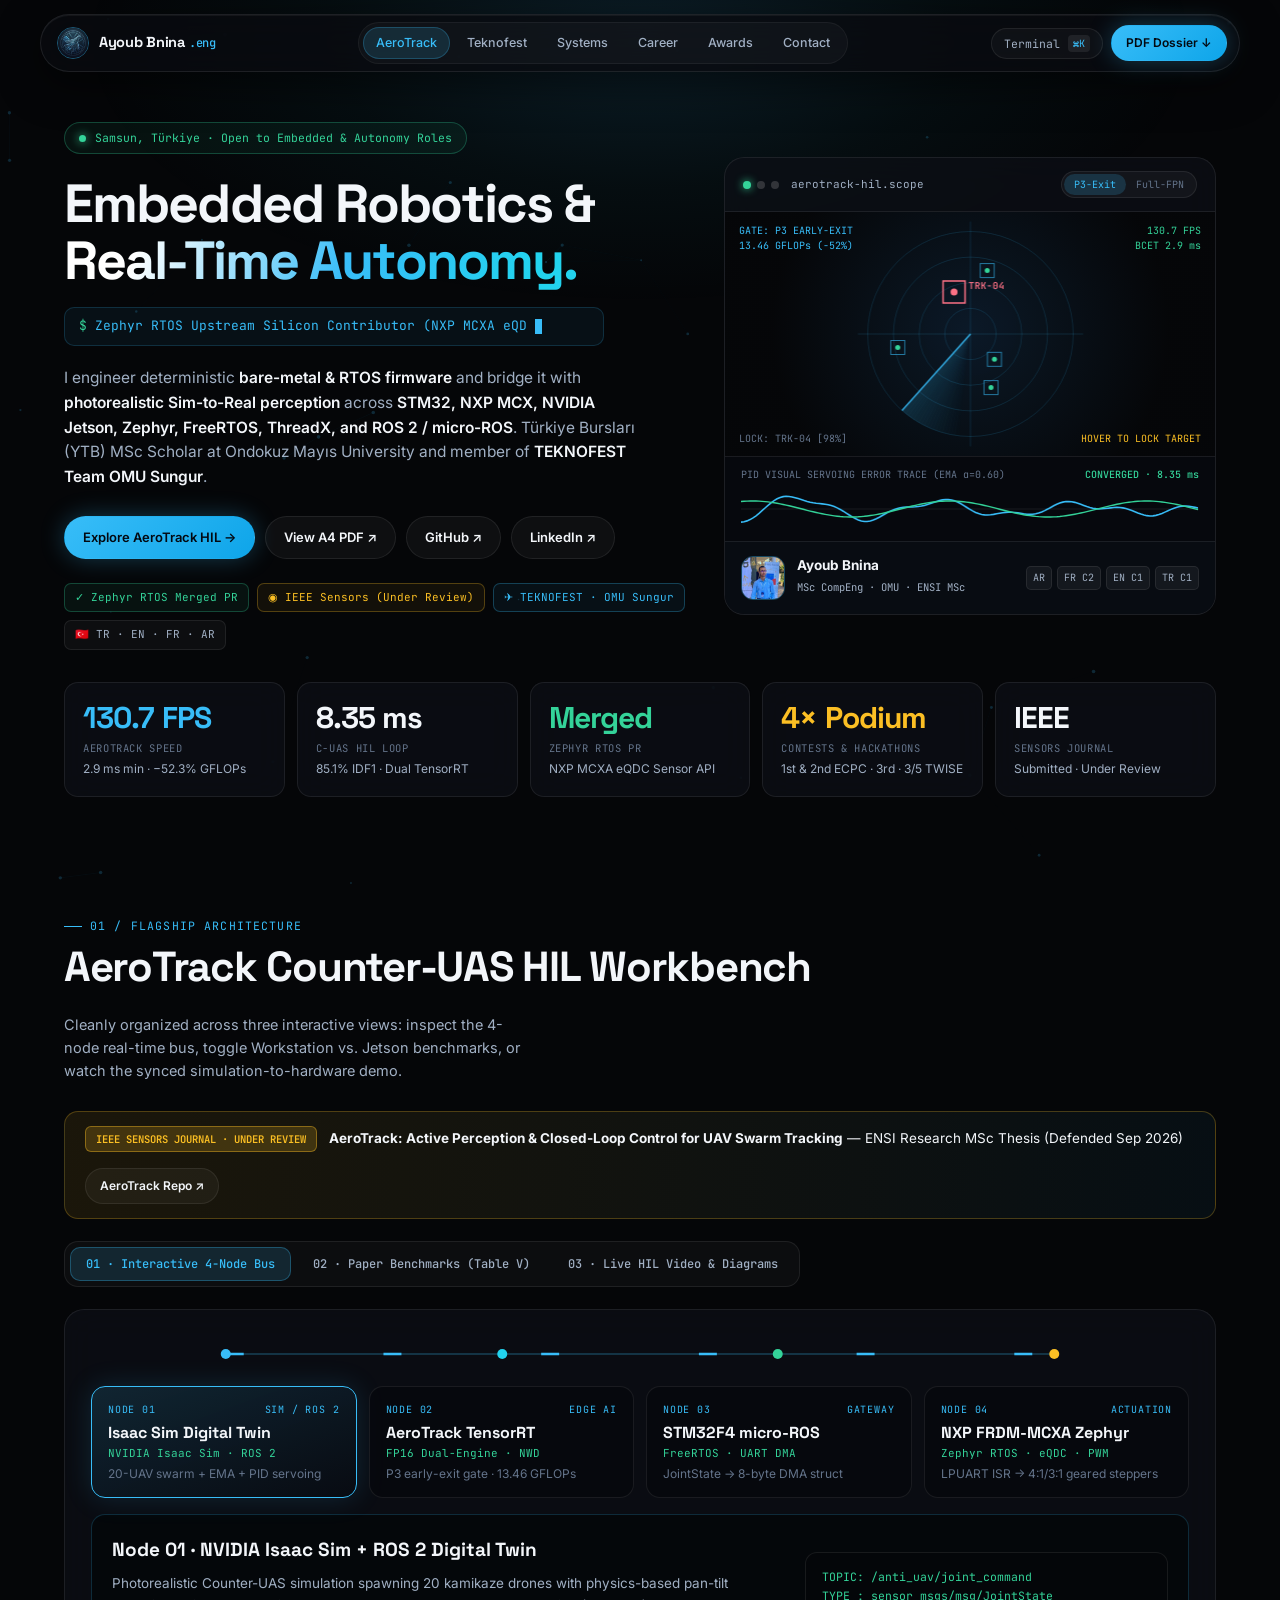
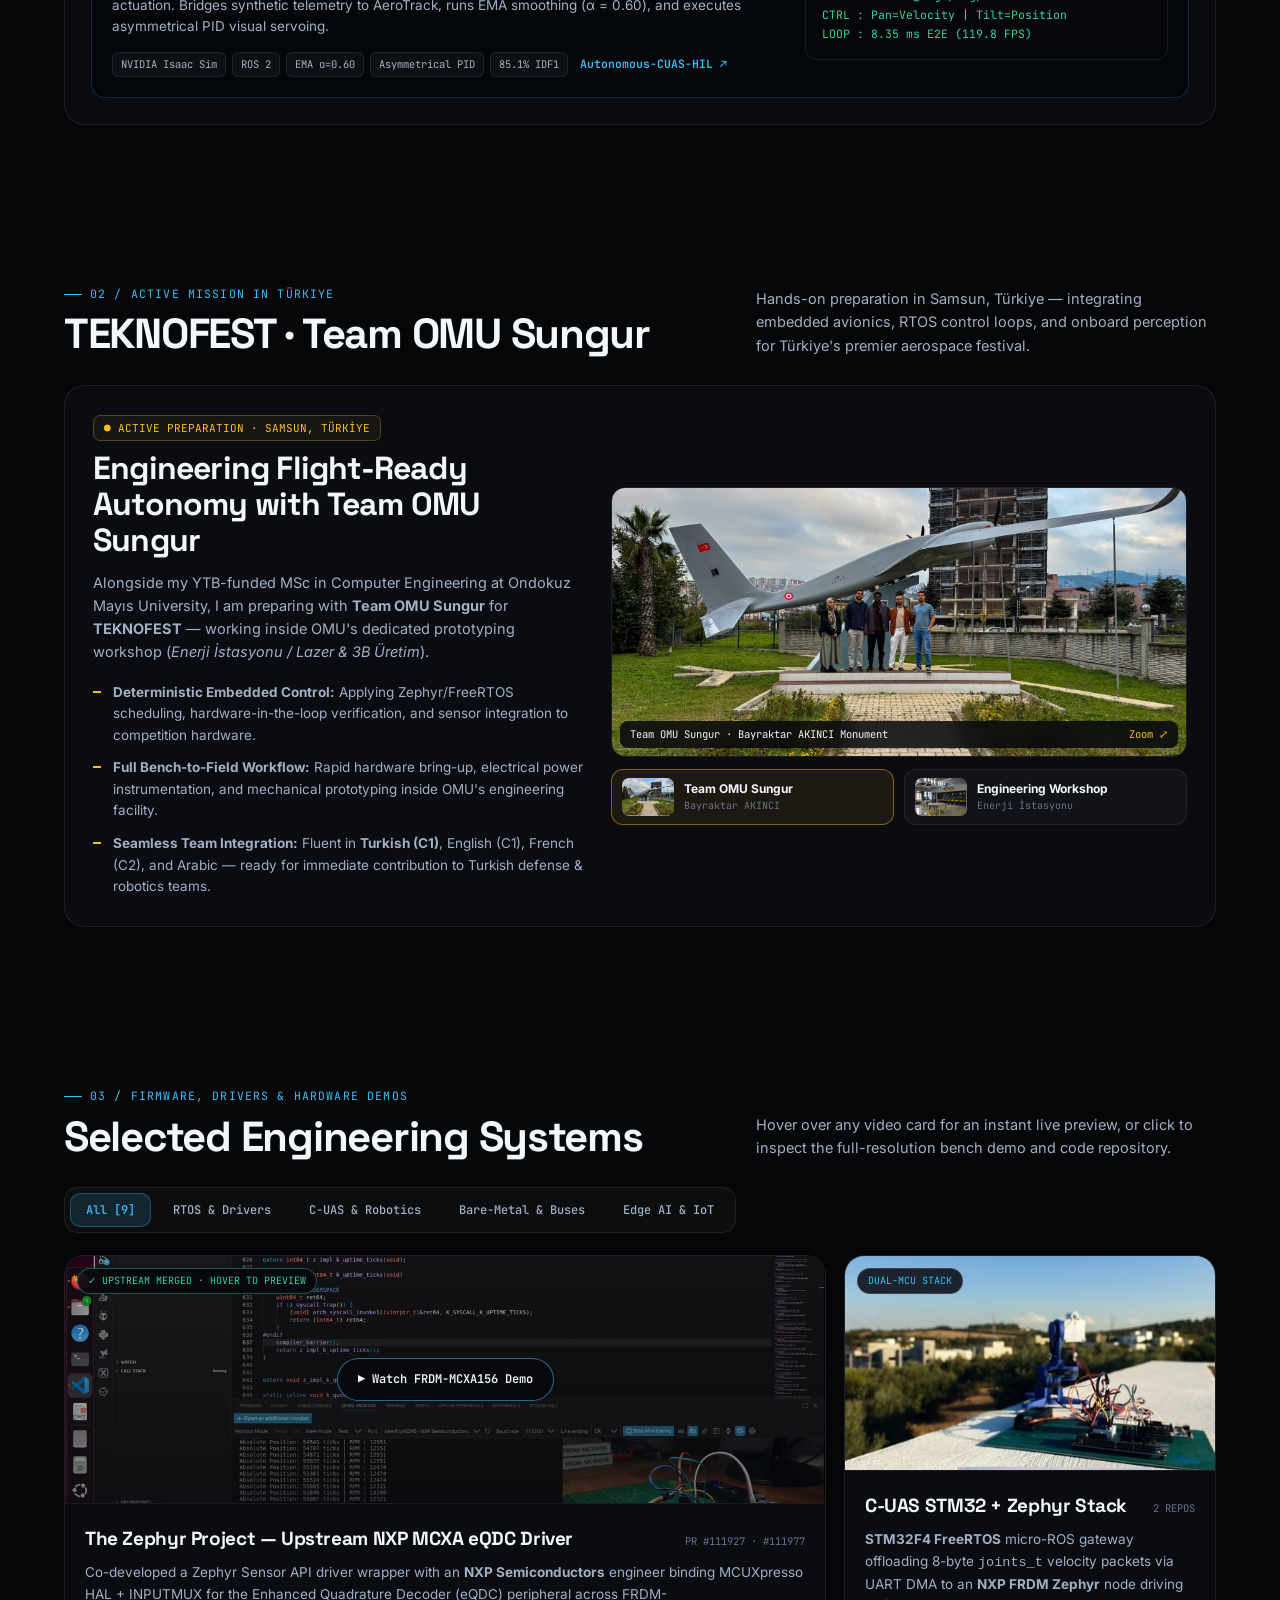
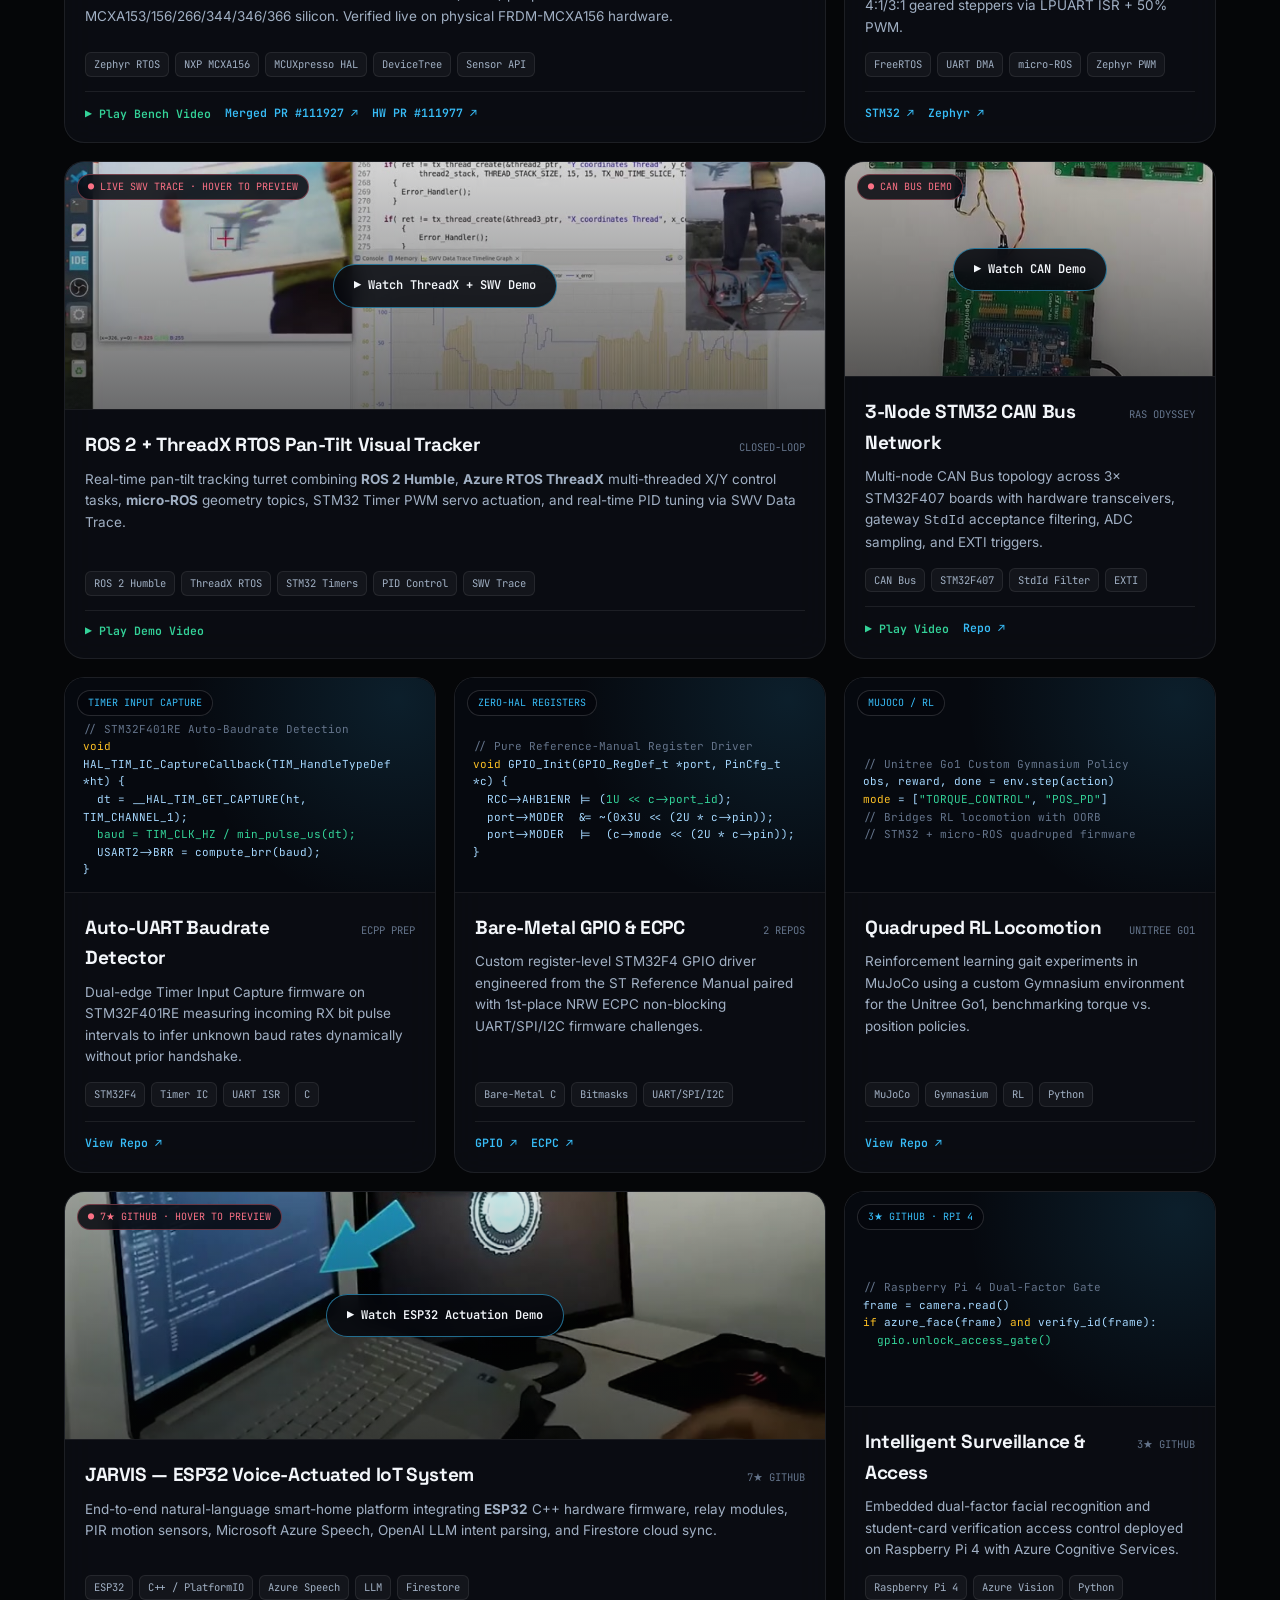
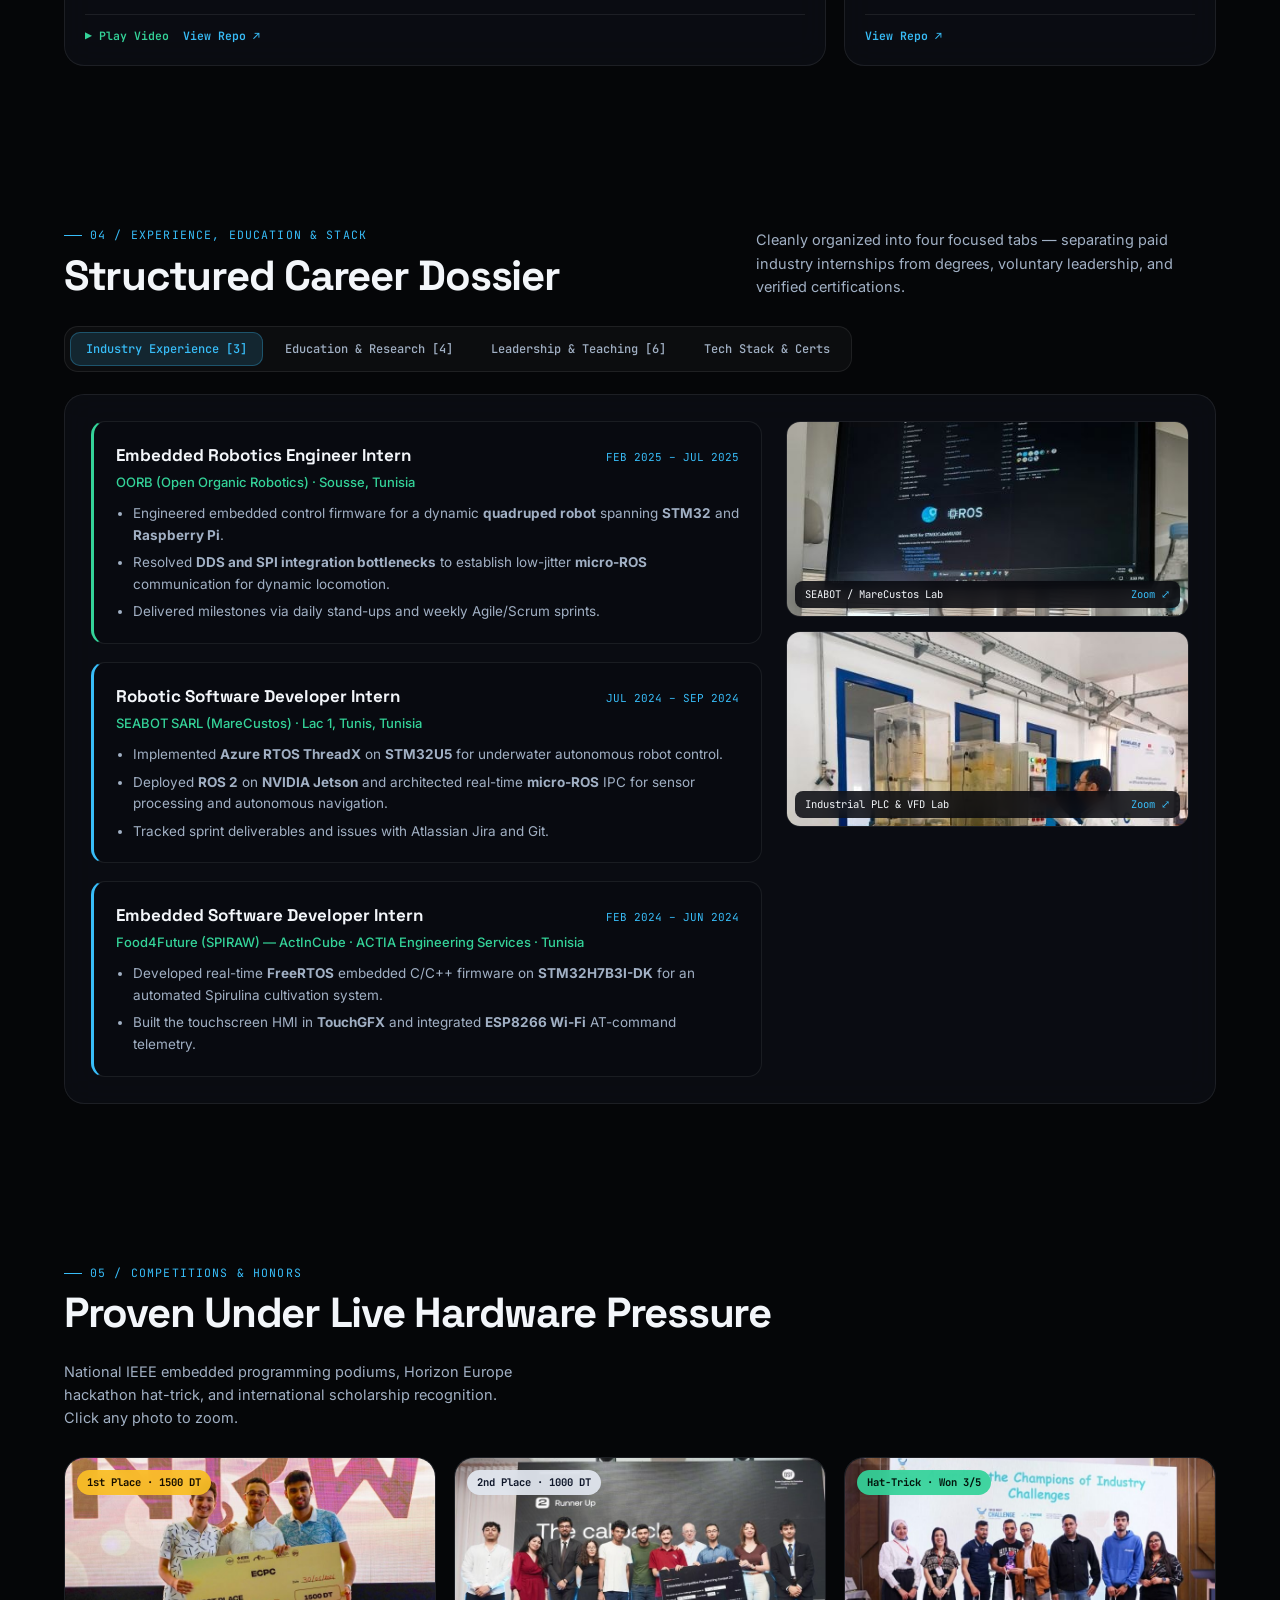
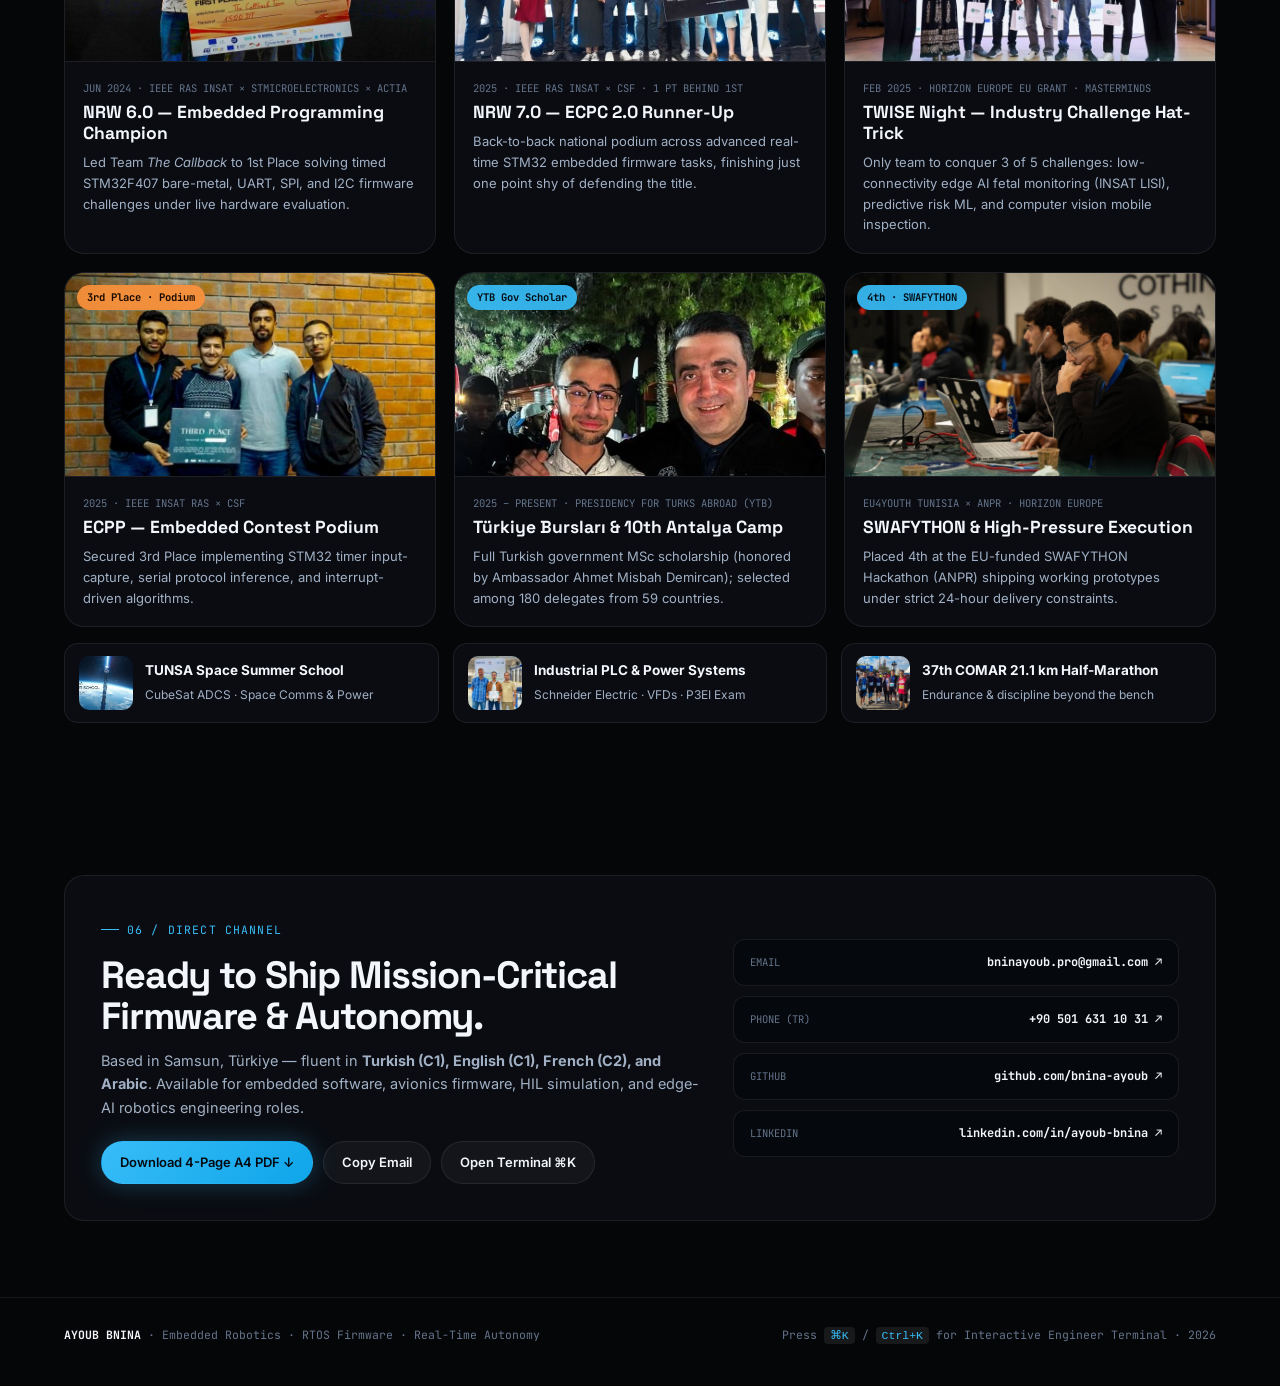
==== commit 1eb058db: "Redesign portfolio to sleek obsidian dark-tech interactive UI (V2)" ====
--- a/index.html
+++ b/index.html
@@ -4,1111 +4,974 @@
   <meta charset="utf-8">
   <meta name="viewport" content="width=device-width, initial-scale=1">
   <title>Ayoub Bnina — Embedded Robotics, RTOS Firmware & Real-Time Autonomy</title>
-  <meta name="description" content="Engineering portfolio of Ayoub Bnina: Embedded Robotics, Zephyr/FreeRTOS/ThreadX Firmware, Counter-UAS Sim-to-Real HIL Autonomy, ROS 2/micro-ROS, and Edge AI.">
+  <meta name="description" content="Dark interactive engineering portfolio of Ayoub Bnina — Embedded Robotics, Zephyr/FreeRTOS/ThreadX Firmware, Counter-UAS HIL Autonomy, ROS 2 / micro-ROS & Edge AI.">
   <link rel="icon" type="image/jpeg" href="assets/images/avatar.jpg">
   <link rel="preconnect" href="https://fonts.googleapis.com">
   <link rel="preconnect" href="https://fonts.gstatic.com" crossorigin>
-  <link href="https://fonts.googleapis.com/css2?family=Chakra+Petch:wght@500;600;700&family=Inter:wght@400;500;600;700&family=JetBrains+Mono:wght@400;500;600;700&display=swap" rel="stylesheet">
+  <link href="https://fonts.googleapis.com/css2?family=Inter:wght@400;500;600;700&family=JetBrains+Mono:wght@400;500;600;700&family=Space+Grotesk:wght@500;600;700&display=swap" rel="stylesheet">
   <link rel="stylesheet" href="styles.css">
 </head>
 <body>
-
-  <!-- ================= STICKY AVIONICS HUD NAVIGATION ================= -->
-  <header class="hud-nav">
-    <div class="wrap hud-nav-inner">
-      <a class="brand" href="#top">
-        <img class="brand-emblem" src="assets/images/avatar.jpg" alt="Ayoub Bnina Emblem">
-        <div class="brand-text">
-          <div class="brand-name">AYOUB BNINA<span> // ENG</span></div>
-          <div class="brand-sub">RTOS · C-UAS HIL · EMBEDDED AUTONOMY</div>
-        </div>
+  <!-- Subtle Animated Dark Tech Particle Grid -->
+  <canvas id="bgCanvas" aria-hidden="true"></canvas>
+  <div class="ambient-glow" aria-hidden="true"></div>
+
+  <!-- ================= FLOATING GLASS NAVIGATION DOCK ================= -->
+  <header class="nav-shell">
+    <div class="nav-dock">
+      <a class="nav-brand" href="#top">
+        <img class="nav-logo" src="assets/images/avatar.jpg" alt="Ayoub Bnina">
+        <div class="nav-title">Ayoub Bnina<span>.eng</span></div>
       </a>
 
-      <nav class="nav-links" aria-label="Primary Navigation">
-        <a href="#aerotrack"><span>01</span>AeroTrack</a>
-        <a href="#teknofest"><span>02</span>Teknofest</a>
-        <a href="#systems"><span>03</span>Systems</a>
-        <a href="#career"><span>04</span>Career</a>
-        <a href="#arena"><span>05</span>Arena</a>
-        <a href="#credentials"><span>06</span>Stack</a>
-        <a href="#contact"><span>07</span>Comms</a>
+      <nav class="nav-pills" aria-label="Primary Navigation">
+        <a href="#aerotrack">AeroTrack</a>
+        <a href="#teknofest">Teknofest</a>
+        <a href="#systems">Systems</a>
+        <a href="#experience">Career</a>
+        <a href="#arena">Awards</a>
+        <a href="#contact">Contact</a>
       </nav>
 
-      <div class="nav-telemetry">
-        <div class="clock-pill" title="Türkiye Local Time (TRT / UTC+3)">
-          <span class="pulse-dot"></span>
-          <span id="hudClock">TRT --:--:--</span>
-          <span style="color:var(--muted)">|</span>
-          <span id="hudScroll">00%</span>
-        </div>
-        <a class="btn btn-primary btn-sm" href="Ayoub_Bnina_Engineering_Portfolio.pdf" download>↓ PDF Dossier</a>
+      <div class="nav-actions">
+        <button class="cmd-trigger" id="openCmdBtn" type="button" title="Open Interactive Engineer Terminal">
+          <span>Terminal</span>
+          <kbd>⌘K</kbd>
+        </button>
+        <a class="btn btn-primary btn-sm" href="Ayoub_Bnina_Engineering_Portfolio.pdf" download>PDF Dossier ↓</a>
       </div>
     </div>
-    <div class="scroll-progress" id="scrollProgress"></div>
   </header>
 
   <main id="top">
-    <!-- ================= HERO & LIVE TACTICAL RADAR HUD ================= -->
-    <section class="hero" style="border-top:0">
+    <!-- ================= HERO & 3D TILT TELEMETRY DECK ================= -->
+    <section class="hero">
       <div class="wrap">
         <div class="hero-grid">
-          <div class="hero-left">
-            <div class="status-strip">
-              <span class="pulse-dot"></span>
-              SYS: NOMINAL // EMBEDDED · AVIONICS · AUTONOMY — SAMSUN, TÜRKİYE
-            </div>
+          <div>
+            <div class="live-pill">
+              <span class="dot-live"></span>
+              <span>Samsun, Türkiye · Open to Embedded &amp; Autonomy Roles</span>
+            </div>
+
             <h1>
-              Deterministic Firmware.<br>
-              <span class="hl-cyan">Real-Time Autonomy.</span>
+              Embedded Robotics &amp;<br>
+              <span class="gradient-text">Real-Time Autonomy.</span>
             </h1>
-            <p class="hero-sub">
-              Embedded Robotics &amp; Perception Engineer bridging <strong>photorealistic Sim-to-Real simulation</strong> with
-              <strong>bare-metal &amp; RTOS actuation</strong> across <strong>STM32, NXP MCX, NVIDIA Jetson, Zephyr RTOS, FreeRTOS, ThreadX, and ROS 2 / micro-ROS</strong>.
-              Upstream <strong>Zephyr Project</strong> silicon driver contributor, <strong>Türkiye Bursları (YTB)</strong> MSc Scholar at Ondokuz Mayıs University, and <strong>TEKNOFEST (Team OMU Sungur)</strong> robotics engineer.
+
+            <div class="type-line" aria-live="polite">
+              <span style="color:var(--emerald)">$</span>
+              <span id="typewriter">Zephyr RTOS Upstream Silicon Contributor</span>
+              <span class="type-cursor"></span>
+            </div>
+
+            <p class="hero-desc">
+              I engineer deterministic <strong>bare-metal &amp; RTOS firmware</strong> and bridge it with <strong>photorealistic Sim-to-Real perception</strong> across <strong>STM32, NXP MCX, NVIDIA Jetson, Zephyr, FreeRTOS, ThreadX, and ROS 2 / micro-ROS</strong>. Türkiye Bursları (YTB) MSc Scholar at Ondokuz Mayıs University and member of <strong>TEKNOFEST Team OMU Sungur</strong>.
             </p>
 
-            <div class="hero-badges">
-              <span class="badge lime">✓ Zephyr RTOS Upstream Contributor</span>
-              <span class="badge amber">◉ IEEE Sensors Journal (Under Review)</span>
-              <span class="badge cyan">✈ TEKNOFEST · Team OMU Sungur</span>
-              <span class="badge">🇹🇷 YTB Scholar · TR / EN / FR / AR</span>
-            </div>
-
             <div class="hero-cta">
-              <a class="btn btn-primary" href="#aerotrack">Inspect AeroTrack HIL ↓</a>
-              <a class="btn btn-lime" href="Ayoub_Bnina_Engineering_Portfolio.pdf" target="_blank" rel="noreferrer">Download A4 PDF ↗</a>
+              <a class="btn btn-primary" href="#aerotrack">Explore AeroTrack HIL →</a>
+              <a class="btn" href="Ayoub_Bnina_Engineering_Portfolio.pdf" target="_blank" rel="noreferrer">View A4 PDF ↗</a>
               <a class="btn" href="https://github.com/bnina-ayoub" target="_blank" rel="noreferrer">GitHub ↗</a>
               <a class="btn" href="https://www.linkedin.com/in/ayoub-bnina" target="_blank" rel="noreferrer">LinkedIn ↗</a>
             </div>
-          </div>
-
-          <!-- RIGHT: LIVE INTERACTIVE C-UAS RADAR SCOPE & OPERATOR CARD -->
-          <div class="hud-box hero-console">
-            <div class="console-header">
-              <span>C-UAS TELEMETRY SCOPE // AEROTRACK-HIL</span>
-              <div class="console-mode-btns">
-                <button class="mode-btn active" id="modeEarlyExit" type="button">P3-EXIT</button>
-                <button class="mode-btn" id="modeFull" type="button">FULL-FPN</button>
-              </div>
-            </div>
-
-            <div class="radar-stage">
-              <canvas id="radarCanvas" aria-label="Interactive Counter-UAS Swarm Radar HUD"></canvas>
-              <div class="radar-overlay-tl">
-                <div>MODE: <span id="hudModeLabel">P3 DYNAMIC GATE</span></div>
-                <div>COMPUTE: <span id="hudFlops">13.46 GFLOPs</span></div>
-                <div>LOCK: <span id="hudLockId">SWARM-04 [NWD]</span></div>
-              </div>
-              <div class="radar-overlay-tr">
-                <div>FPS: <span id="hudFps">130.7</span></div>
-                <div>BCET: <span id="hudLat">2.9 ms</span></div>
-                <div>IDF1: 85.1%</div>
-              </div>
-              <div class="radar-overlay-bl">
-                <div>BUS: micro-ROS → UART DMA → LPUART</div>
-                <div>RTOS: FreeRTOS + Zephyr eQDC</div>
-              </div>
-              <div class="radar-overlay-br">
-                <div id="hudCursor">AZ 000° · EL +00°</div>
-                <div>MOVE CURSOR TO TRACK</div>
-              </div>
-            </div>
-
-            <div class="operator-strip">
-              <img class="operator-photo" src="assets/images/portrait.jpg" alt="Ayoub Bnina Portrait">
-              <div class="operator-meta">
-                <div class="meta-cell">
-                  <span>Base Location</span>
-                  <strong>Samsun, Türkiye</strong>
-                </div>
-                <div class="meta-cell">
-                  <span>Current Program</span>
-                  <strong>MSc CompEng · OMU</strong>
-                </div>
-                <div class="meta-cell">
-                  <span>Languages</span>
-                  <strong>AR · FR(C2) · EN(C1) · TR(C1)</strong>
-                </div>
-                <div class="meta-cell">
-                  <span>Direct Contact</span>
-                  <strong>bninayoub.pro@gmail.com</strong>
-                </div>
-              </div>
-            </div>
-          </div>
-        </div>
-
-        <!-- TELEMETRY KPI STRIP -->
-        <div class="kpi-strip">
-          <div class="kpi-card">
-            <div class="kpi-label">AeroTrack Throughput</div>
-            <div class="kpi-val cyan">130.7 FPS</div>
-            <div class="kpi-sub">2.9 ms min latency · −52.3% GFLOPs</div>
-          </div>
-          <div class="kpi-card">
-            <div class="kpi-label">C-UAS HIL Loop</div>
-            <div class="kpi-val">8.35 ms</div>
-            <div class="kpi-sub">85.1% IDF1 · Dual-Engine TensorRT</div>
-          </div>
-          <div class="kpi-card lime">
-            <div class="kpi-label">Upstream Open Source</div>
-            <div class="kpi-val lime">Zephyr PR</div>
-            <div class="kpi-sub">NXP MCXA eQDC Sensor Driver Merged</div>
-          </div>
-          <div class="kpi-card amber">
-            <div class="kpi-label">Competition Record</div>
-            <div class="kpi-val amber">4× Podium</div>
-            <div class="kpi-sub">1st &amp; 2nd ECPC · 3rd ECPP · 3/5 TWISE</div>
-          </div>
-          <div class="kpi-card amber">
-            <div class="kpi-label">Peer-Review Research</div>
-            <div class="kpi-val">IEEE Sensors</div>
-            <div class="kpi-sub">Submitted Manuscript · Under Review</div>
+
+            <div class="hero-trust">
+              <span class="pill-tag emerald">✓ Zephyr RTOS Merged PR</span>
+              <span class="pill-tag amber">◉ IEEE Sensors (Under Review)</span>
+              <span class="pill-tag accent">✈ TEKNOFEST · OMU Sungur</span>
+              <span class="pill-tag">🇹🇷 TR · EN · FR · AR</span>
+            </div>
+          </div>
+
+          <!-- RIGHT: 3D TILT INTERACTIVE RADAR + LIVE PID OSCILLOSCOPE -->
+          <div class="hud-deck-wrap">
+            <div class="bento hud-deck" id="tiltDeck">
+              <div class="deck-top">
+                <div class="deck-dots">
+                  <i></i><i></i><i></i>
+                  <span style="margin-left:6px">aerotrack-hil.scope</span>
+                </div>
+                <div class="deck-mode">
+                  <button type="button" class="active" id="modeEarlyExit">P3-Exit</button>
+                  <button type="button" id="modeFull">Full-FPN</button>
+                </div>
+              </div>
+
+              <div class="scope-wrap">
+                <canvas id="radarCanvas" aria-label="Interactive Counter-UAS Swarm Radar"></canvas>
+                <div class="scope-hud scope-tl">
+                  <div id="hudModeLabel">GATE: P3 EARLY-EXIT</div>
+                  <div id="hudFlops">13.46 GFLOPs (−52%)</div>
+                </div>
+                <div class="scope-hud scope-tr">
+                  <div id="hudFps">130.7 FPS</div>
+                  <div id="hudLat">BCET 2.9 ms</div>
+                </div>
+                <div class="scope-hud scope-bl">
+                  <div id="hudLockId">LOCK: TRK-04 [NWD]</div>
+                </div>
+                <div class="scope-hud scope-br">
+                  <div id="hudCursor">HOVER TO LOCK TARGET</div>
+                </div>
+              </div>
+
+              <div class="osc-strip">
+                <div class="osc-head">
+                  <span>PID VISUAL SERVOING ERROR TRACE (EMA α=0.60)</span>
+                  <strong>CONVERGED · 8.35 ms</strong>
+                </div>
+                <canvas id="oscCanvas" aria-hidden="true"></canvas>
+              </div>
+
+              <div class="engineer-footer">
+                <div class="eng-id">
+                  <img class="eng-avatar" src="assets/images/portrait.jpg" alt="Ayoub Bnina">
+                  <div>
+                    <strong>Ayoub Bnina</strong>
+                    <span>MSc CompEng · OMU · ENSI MSc</span>
+                  </div>
+                </div>
+                <div class="lang-badges">
+                  <span>AR</span><span>FR C2</span><span>EN C1</span><span>TR C1</span>
+                </div>
+              </div>
+            </div>
+          </div>
+        </div>
+
+        <!-- ANIMATED COUNT-UP METRICS BENTO BAR -->
+        <div class="metrics-bar reveal">
+          <div class="bento metric-tile">
+            <div class="metric-num accent" data-count="130.7" data-decimals="1" data-suffix=" FPS">130.7 FPS</div>
+            <div class="metric-lbl">AeroTrack Speed</div>
+            <div class="metric-sub">2.9 ms min · −52.3% GFLOPs</div>
+          </div>
+          <div class="bento metric-tile">
+            <div class="metric-num" data-count="8.35" data-decimals="2" data-suffix=" ms">8.35 ms</div>
+            <div class="metric-lbl">C-UAS HIL Loop</div>
+            <div class="metric-sub">85.1% IDF1 · Dual TensorRT</div>
+          </div>
+          <div class="bento metric-tile">
+            <div class="metric-num emerald">Merged</div>
+            <div class="metric-lbl">Zephyr RTOS PR</div>
+            <div class="metric-sub">NXP MCXA eQDC Sensor API</div>
+          </div>
+          <div class="bento metric-tile">
+            <div class="metric-num amber" data-count="4" data-decimals="0" data-suffix="× Podium">4× Podium</div>
+            <div class="metric-lbl">Contests &amp; Hackathons</div>
+            <div class="metric-sub">1st &amp; 2nd ECPC · 3rd · 3/5 TWISE</div>
+          </div>
+          <div class="bento metric-tile">
+            <div class="metric-num">IEEE</div>
+            <div class="metric-lbl">Sensors Journal</div>
+            <div class="metric-sub">Submitted · Under Review</div>
           </div>
         </div>
       </div>
     </section>
 
-    <!-- ================= 01 / FLAGSHIP: AEROTRACK & C-UAS HIL ================= -->
-    <section id="aerotrack">
+    <!-- ================= 01 / AEROTRACK INTERACTIVE WORKBENCH ================= -->
+    <section class="block" id="aerotrack">
       <div class="wrap">
-        <div class="sec-head">
+        <div class="sec-header reveal">
           <div>
-            <div class="sec-eyebrow">01 // Flagship Architecture &amp; Research</div>
-            <h2>AeroTrack: End-to-End Counter-UAS HIL Stack</h2>
-          </div>
-          <p class="sec-note">
-            A distributed Sim-to-Real visual-servoing architecture uniting dynamic early-exit deep learning with deterministic bare-metal RTOS actuation across 4 synchronized nodes.
+            <div class="eyebrow">01 / Flagship Architecture</div>
+            <h2>AeroTrack Counter-UAS HIL Workbench</h2>
+          </div>
+          <p>
+            Cleanly organized across three interactive views: inspect the 4-node real-time bus, toggle Workstation vs. Jetson benchmarks, or watch the synced simulation-to-hardware demo.
           </p>
         </div>
 
-        <div class="paper-banner">
-          <div class="paper-banner-left">
-            <span class="paper-pill">IEEE Sensors Journal · Under Review</span>
-            <div class="paper-title">
-              <strong>AeroTrack: Active Perception and Closed-Loop Control for UAV Swarm Tracking</strong>
-              <span>— Defended ENSI Research Master's Thesis (Sep 2026) · Adaptive Early-Exit Inference &amp; NWD Association in Photorealistic HIL Simulation</span>
-            </div>
+        <div class="ieee-strip reveal">
+          <div class="ieee-left">
+            <span class="badge-amber">IEEE SENSORS JOURNAL · UNDER REVIEW</span>
+            <span><strong>AeroTrack: Active Perception &amp; Closed-Loop Control for UAV Swarm Tracking</strong> — ENSI Research MSc Thesis (Defended Sep 2026)</span>
           </div>
           <a class="btn btn-sm" href="https://github.com/bnina-ayoub/AeroTrack" target="_blank" rel="noreferrer">AeroTrack Repo ↗</a>
         </div>
 
-        <!-- INTERACTIVE 4-NODE HIL ARCHITECTURE EXPLORER -->
-        <div class="hud-box hil-pipeline">
-          <div class="sec-eyebrow" style="margin-bottom:12px">Interactive Signal Chain — Click Any Node To Inspect Bus &amp; Firmware</div>
-          <div class="hil-nodes" id="hilNodes">
-            <button class="hil-node active" type="button" data-node="0">
-              <div class="node-step"><span>NODE 01</span><span>SIM / ROS 2</span></div>
-              <div class="node-title">Isaac Sim Digital Twin</div>
-              <div class="node-hw">NVIDIA Isaac Sim · ROS 2</div>
-              <div class="node-bus">20-UAV kamikaze swarm + synthetic RGB telemetry</div>
-            </button>
-            <button class="hil-node" type="button" data-node="1">
-              <div class="node-step"><span>NODE 02</span><span>PERCEPTION</span></div>
-              <div class="node-title">AeroTrack TensorRT</div>
-              <div class="node-hw">FP16 Dual-Engine · NWD</div>
-              <div class="node-bus">P3 early-exit gate · 13.46 vs 28.24 GFLOPs</div>
-            </button>
-            <button class="hil-node" type="button" data-node="2">
-              <div class="node-step"><span>NODE 03</span><span>GATEWAY MCU</span></div>
-              <div class="node-title">STM32F4 micro-ROS</div>
-              <div class="node-hw">FreeRTOS · UART DMA</div>
-              <div class="node-bus">/anti_uav/joint_command → 8-byte DMA bridge</div>
-            </button>
-            <button class="hil-node" type="button" data-node="3">
-              <div class="node-step"><span>NODE 04</span><span>ACTUATION MCU</span></div>
-              <div class="node-title">NXP FRDM-MCXA Zephyr</div>
-              <div class="node-hw">Zephyr RTOS · eQDC · PWM</div>
-              <div class="node-bus">LPUART ISR → 4:1/3:1 geared stepper PID loop</div>
-            </button>
-          </div>
-
-          <div class="hil-inspector" id="hilInspector">
-            <!-- Populated dynamically by app.js -->
-          </div>
-        </div>
-
-        <!-- LIVE DEMO VIDEO MONITOR + BENCHMARKS & DIAGRAMS -->
-        <div class="flagship-split">
-          <div class="hud-box video-monitor">
-            <div class="monitor-bar">
-              <span class="rec-tag">HIL FEED // AEROTRACK_DEMO.MP4</span>
-              <span>20-UAV SWARM · SIM + PHYSICAL TURRET SYNC</span>
-            </div>
-            <div class="monitor-screen" data-lightbox-video="assets/videos/aerotrack-demo.mp4" data-lightbox-title="AeroTrack C-UAS Hardware-in-the-Loop Live Demo" data-lightbox-caption="Simultaneous 20-UAV swarm tracking in NVIDIA Isaac Sim (top-left), photorealistic pan-tilt digital twin (center), and physical STM32 + NXP FRDM turret executing real-time closed-loop velocity commands (bottom-right).">
-              <img src="assets/images/posters/aerotrack-demo.jpg" alt="AeroTrack HIL Live Demo Poster">
-              <div class="play-overlay">
-                <span class="play-btn">▶ PLAY LIVE HIL DEMO (41s)</span>
-              </div>
-            </div>
-            <div class="monitor-footer">
+        <!-- ORGANIZED WORKBENCH TABS -->
+        <div class="tab-bar reveal" data-tab-group="aerotrack">
+          <button class="tab-btn active" type="button" data-tab="arch">01 · Interactive 4-Node Bus</button>
+          <button class="tab-btn" type="button" data-tab="bench">02 · Paper Benchmarks (Table V)</button>
+          <button class="tab-btn" type="button" data-tab="media">03 · Live HIL Video &amp; Diagrams</button>
+        </div>
+
+        <div class="bento workbench reveal">
+          <!-- TAB 1: INTERACTIVE 4-NODE SIGNAL CHAIN -->
+          <div class="tab-panel active" data-panel="aerotrack:arch">
+            <div class="bus-svg-wrap" aria-hidden="true">
+              <svg class="bus-svg" viewBox="0 0 1100 36" preserveAspectRatio="none">
+                <path class="bus-line" d="M 135 18 L 965 18"/>
+                <path class="bus-pulse" d="M 135 18 L 965 18"/>
+                <circle cx="135" cy="18" r="5" fill="#38bdf8"/>
+                <circle cx="412" cy="18" r="5" fill="#22d3ee"/>
+                <circle cx="688" cy="18" r="5" fill="#34d399"/>
+                <circle cx="965" cy="18" r="5" fill="#fbbf24"/>
+              </svg>
+            </div>
+
+            <div class="hil-grid" id="hilNodes">
+              <button class="hil-chip active" type="button" data-node="0">
+                <div class="step"><span>NODE 01</span><span>SIM / ROS 2</span></div>
+                <strong>Isaac Sim Digital Twin</strong>
+                <div class="hw">NVIDIA Isaac Sim · ROS 2</div>
+                <div class="sub">20-UAV swarm + EMA + PID servoing</div>
+              </button>
+              <button class="hil-chip" type="button" data-node="1">
+                <div class="step"><span>NODE 02</span><span>EDGE AI</span></div>
+                <strong>AeroTrack TensorRT</strong>
+                <div class="hw">FP16 Dual-Engine · NWD</div>
+                <div class="sub">P3 early-exit gate · 13.46 GFLOPs</div>
+              </button>
+              <button class="hil-chip" type="button" data-node="2">
+                <div class="step"><span>NODE 03</span><span>GATEWAY</span></div>
+                <strong>STM32F4 micro-ROS</strong>
+                <div class="hw">FreeRTOS · UART DMA</div>
+                <div class="sub">JointState → 8-byte DMA struct</div>
+              </button>
+              <button class="hil-chip" type="button" data-node="3">
+                <div class="step"><span>NODE 04</span><span>ACTUATION</span></div>
+                <strong>NXP FRDM-MCXA Zephyr</strong>
+                <div class="hw">Zephyr RTOS · eQDC · PWM</div>
+                <div class="sub">LPUART ISR → 4:1/3:1 geared steppers</div>
+              </button>
+            </div>
+
+            <div class="hil-detail" id="hilInspector"></div>
+          </div>
+
+          <!-- TAB 2: ANIMATED BENCHMARKS -->
+          <div class="tab-panel" data-panel="aerotrack:bench">
+            <div style="display:flex;justify-content:space-between;align-items:center;flex-wrap:wrap;gap:12px;margin-bottom:18px">
+              <div>
+                <h3 style="font-family:var(--font-display);margin:0;font-size:20px">Quantified Latency, Throughput &amp; Energy Gains</h3>
+                <span style="font-size:13px;color:var(--text-2)">Switch hardware profiles to compare Baseline vs. AeroTrack P3 Early-Exit + NWD.</span>
+              </div>
+              <div class="deck-mode" id="benchToggle">
+                <button type="button" class="active" data-target="workstation">Workstation RTX</button>
+                <button type="button" data-target="jetson">NVIDIA Jetson Edge</button>
+              </div>
+            </div>
+
+            <div class="bench-grid">
+              <div>
+                <table class="bench-table" id="benchTable"></table>
+              </div>
+              <div class="bars-stack" id="benchGains"></div>
+            </div>
+          </div>
+
+          <!-- TAB 3: LIVE HIL VIDEO & ARCHITECTURE FIGURES -->
+          <div class="tab-panel" data-panel="aerotrack:media">
+            <div class="media-split">
+              <div class="video-stage hover-play-box" data-video-src="assets/videos/aerotrack-demo.mp4" data-lightbox-video="assets/videos/aerotrack-demo.mp4" data-lightbox-title="AeroTrack Counter-UAS Hardware-in-the-Loop Demo" data-lightbox-caption="20-UAV swarm tracking in NVIDIA Isaac Sim (top-left), photorealistic pan-tilt digital twin (center), and physical STM32 + NXP FRDM turret synced in real time (bottom-right).">
+                <img src="assets/images/posters/aerotrack-demo.jpg" alt="AeroTrack HIL Live Demo">
+                <video class="hover-video" muted loop playsinline preload="none"></video>
+                <div class="play-glass">
+                  <span class="play-pill">▶ Watch Full HD HIL Demo (41s)</span>
+                </div>
+              </div>
+
+              <div class="side-figs">
+                <div class="fig-tile contain" data-lightbox-img="assets/images/aerotrack-arch.png" data-lightbox-title="AeroTrack P3 Dynamic Early-Exit Architecture" data-lightbox-caption="YOLOX CSP-ECA backbone with P3/stride8 early-exit head and routing gate reducing compute from 28.24 to 13.46 GFLOPs on clear/confident frames.">
+                  <img src="assets/images/aerotrack-arch.png" alt="AeroTrack Paper Diagram">
+                  <div class="fig-label"><span>Paper Architecture Diagram</span><span style="color:var(--accent)">Zoom ⤢</span></div>
+                </div>
+                <div class="fig-tile dark" data-lightbox-img="assets/images/aerotrack-hardware-thesis.jpg" data-lightbox-title="Physical C-UAS Turret &amp; ENSI Research Master's Thesis" data-lightbox-caption="Physical 3D-printed pan-tilt turret, STM32 + NXP FRDM boards, and defended ENSI Research MSc Thesis.">
+                  <img src="assets/images/aerotrack-hardware-thesis.jpg" alt="Physical Turret and Thesis">
+                  <div class="fig-label"><span>Physical Rig + Defended Thesis</span><span style="color:var(--accent)">Zoom ⤢</span></div>
+                </div>
+              </div>
+            </div>
+          </div>
+        </div>
+      </div>
+    </section>
+
+    <!-- ================= 02 / ACTIVE MISSION: TEKNOFEST ================= -->
+    <section class="block" id="teknofest">
+      <div class="wrap">
+        <div class="sec-header reveal">
+          <div>
+            <div class="eyebrow">02 / Active Mission in Türkiye</div>
+            <h2>TEKNOFEST · Team OMU Sungur</h2>
+          </div>
+          <p>
+            Hands-on preparation in Samsun, Türkiye — integrating embedded avionics, RTOS control loops, and onboard perception for Türkiye's premier aerospace festival.
+          </p>
+        </div>
+
+        <div class="bento mission-bento reveal">
+          <div>
+            <span class="pill-tag amber">● ACTIVE PREPARATION · SAMSUN, TÜRKİYE</span>
+            <h3>Engineering Flight-Ready Autonomy with Team OMU Sungur</h3>
+            <p>
+              Alongside my YTB-funded MSc in Computer Engineering at Ondokuz Mayıs University, I am preparing with <strong>Team OMU Sungur</strong> for <strong>TEKNOFEST</strong> — working inside OMU's dedicated prototyping workshop (<em>Enerji İstasyonu / Lazer &amp; 3B Üretim</em>).
+            </p>
+            <ul class="clean-list">
+              <li><strong>Deterministic Embedded Control:</strong> Applying Zephyr/FreeRTOS scheduling, hardware-in-the-loop verification, and sensor integration to competition hardware.</li>
+              <li><strong>Full Bench-to-Field Workflow:</strong> Rapid hardware bring-up, electrical power instrumentation, and mechanical prototyping inside OMU's engineering facility.</li>
+              <li><strong>Seamless Team Integration:</strong> Fluent in <strong>Turkish (C1)</strong>, English (C1), French (C2), and Arabic — ready for immediate contribution to Turkish defense &amp; robotics teams.</li>
+            </ul>
+          </div>
+
+          <div class="mission-gallery">
+            <div class="gallery-main" id="tfMainPhoto" data-lightbox-img="assets/images/teknofest-akinci.jpg" data-lightbox-title="TEKNOFEST Team OMU Sungur — Bayraktar AKINCI" data-lightbox-caption="Team OMU Sungur standing beneath the Baykar Bayraktar AKINCI UCAV monument while preparing our autonomous systems stack for TEKNOFEST.">
+              <img id="tfMainImg" src="assets/images/teknofest-akinci.jpg" alt="Team OMU Sungur beneath Bayraktar AKINCI">
+              <div class="fig-label"><span id="tfMainLabel">Team OMU Sungur · Bayraktar AKINCI Monument</span><span style="color:var(--amber)">Zoom ⤢</span></div>
+            </div>
+            <div class="gallery-switcher" id="tfSwitcher">
+              <button class="switch-card active" type="button" data-img="assets/images/teknofest-akinci.jpg" data-label="Team OMU Sungur · Bayraktar AKINCI Monument" data-title="TEKNOFEST Team OMU Sungur — Bayraktar AKINCI" data-caption="Team OMU Sungur standing beneath the Baykar Bayraktar AKINCI UCAV monument in Türkiye.">
+                <img src="assets/images/teknofest-akinci.jpg" alt="Team Photo">
+                <div><strong>Team OMU Sungur</strong><span>Bayraktar AKINCI</span></div>
+              </button>
+              <button class="switch-card" type="button" data-img="assets/images/teknofest-workshop.jpg" data-label="OMU Workshop · Enerji İstasyonu & 3B Üretim" data-title="OMU Engineering Workshop — Enerji İstasyonu" data-caption="Dedicated electronics bench, power instrumentation, and laser/3D fabrication lab for TEKNOFEST prototyping.">
+                <img src="assets/images/teknofest-workshop.jpg" alt="Workshop Space">
+                <div><strong>Engineering Workshop</strong><span>Enerji İstasyonu</span></div>
+              </button>
+            </div>
+          </div>
+        </div>
+      </div>
+    </section>
+
+    <!-- ================= 03 / INTERACTIVE SYSTEMS & LIVE VIDEO SHOWCASE ================= -->
+    <section class="block" id="systems">
+      <div class="wrap">
+        <div class="sec-header reveal">
+          <div>
+            <div class="eyebrow">03 / Firmware, Drivers &amp; Hardware Demos</div>
+            <h2>Selected Engineering Systems</h2>
+          </div>
+          <p>
+            Hover over any video card for an instant live preview, or click to inspect the full-resolution bench demo and code repository.
+          </p>
+        </div>
+
+        <div class="tab-bar reveal" id="projectFilters">
+          <button class="tab-btn active" type="button" data-filter="all">All [9]</button>
+          <button class="tab-btn" type="button" data-filter="rtos">RTOS &amp; Drivers</button>
+          <button class="tab-btn" type="button" data-filter="cuas">C-UAS &amp; Robotics</button>
+          <button class="tab-btn" type="button" data-filter="protocols">Bare-Metal &amp; Buses</button>
+          <button class="tab-btn" type="button" data-filter="edge">Edge AI &amp; IoT</button>
+        </div>
+
+        <div class="systems-grid" id="systemsGrid">
+          <!-- 01: ZEPHYR UPSTREAM -->
+          <article class="bento sys-card span-2 reveal" data-cat="rtos protocols">
+            <div class="sys-media hover-play-box" data-video-src="assets/videos/eqdc-demo.mp4" data-lightbox-video="assets/videos/eqdc-demo.mp4" data-lightbox-title="Upstream Zephyr RTOS — NXP MCXA eQDC Hardware Demo" data-lightbox-caption="Physical FRDM-MCXA156 streaming 12,500+ RPM and absolute encoder position through the co-developed Zephyr Sensor API eQDC driver.">
+              <span class="media-badge emerald">✓ UPSTREAM MERGED · HOVER TO PREVIEW</span>
+              <img src="assets/images/posters/eqdc-demo.jpg" alt="Zephyr NXP MCXA eQDC Demo">
+              <video class="hover-video" muted loop playsinline preload="none"></video>
+              <div class="play-glass"><span class="play-pill">▶ Watch FRDM-MCXA156 Demo</span></div>
+            </div>
+            <div class="sys-content">
+              <div class="sys-meta-row">
+                <h3>The Zephyr Project — Upstream NXP MCXA eQDC Driver</h3>
+                <span class="sys-ref">PR #111927 · #111977</span>
+              </div>
               <p>
-                <strong>Closed-Loop Visual Servoing:</strong> Asymmetrical PID (velocity pan / bounded position tilt) + EMA smoothing (α = 0.60) eliminates micro-jitter and actuator resonance at <strong>119.8 FPS / 8.35 ms</strong> end-to-end.
+                Co-developed a Zephyr Sensor API driver wrapper with an <strong>NXP Semiconductors</strong> engineer binding MCUXpresso HAL + INPUTMUX for the Enhanced Quadrature Decoder (eQDC) peripheral across FRDM-MCXA153/156/266/344/346/366 silicon. Verified live on physical FRDM-MCXA156 hardware.
               </p>
-              <a class="btn btn-sm" href="https://github.com/bnina-ayoub/Autonomous-CUAS-HIL" target="_blank" rel="noreferrer">HIL Repo ↗</a>
-            </div>
-          </div>
-
-          <div class="hud-box bench-panel">
-            <div class="bench-head">
-              <h3>Paper Benchmarks (Table V)</h3>
-              <div class="seg-toggle" id="benchToggle">
-                <button type="button" class="active" data-target="workstation">Workstation RTX</button>
-                <button type="button" data-target="jetson">Jetson Edge</button>
-              </div>
-            </div>
-
-            <table class="bench-table" id="benchTable">
-              <!-- Populated by app.js -->
-            </table>
-
-            <div class="gain-bars" id="benchGains">
-              <!-- Populated by app.js -->
-            </div>
-
-            <div class="arch-thumb-grid">
-              <div class="zoom-thumb contain" data-lightbox-img="assets/images/aerotrack-arch.png" data-lightbox-title="AeroTrack Architecture — P3 Dynamic Early-Exit Backbone" data-lightbox-caption="YOLOX CSP-ECA backbone with P3/stride8 decoupled early-exit head and routing gate bypassing deep P4/P5 computation on clear sky / confident tiny UAV frames (28.24 → 13.46 GFLOPs).">
-                <img src="assets/images/aerotrack-arch.png" alt="AeroTrack Architecture Diagram">
-                <div class="zoom-cap">Zoom Paper Architecture ⤢</div>
-              </div>
-              <div class="zoom-thumb dark-bg" data-lightbox-img="assets/images/aerotrack-hardware-thesis.jpg" data-lightbox-title="Physical Pan-Tilt Turret &amp; ENSI Research Thesis" data-lightbox-caption="Physical 3D-printed pan-tilt turret, STM32/NXP electronics rig, and defended ENSI Research Master's Thesis: AeroTrack Active Perception and Closed-Loop Control for UAV Swarm Tracking.">
-                <img src="assets/images/aerotrack-hardware-thesis.jpg" alt="Physical C-UAS Hardware Rig and Thesis">
-                <div class="zoom-cap">Physical Rig + Thesis ⤢</div>
-              </div>
-            </div>
-          </div>
+              <div class="tags">
+                <span class="tag">Zephyr RTOS</span><span class="tag">NXP MCXA156</span><span class="tag">MCUXpresso HAL</span><span class="tag">DeviceTree</span><span class="tag">Sensor API</span>
+              </div>
+              <div class="sys-foot">
+                <button class="text-link emerald" type="button" data-lightbox-video="assets/videos/eqdc-demo.mp4" data-lightbox-title="Zephyr eQDC Bench Demo" data-lightbox-caption="Real-time RPM & absolute encoder ticks on FRDM-MCXA156.">▶ Play Bench Video</button>
+                <a class="text-link" href="https://github.com/zephyrproject-rtos/zephyr/pull/111927" target="_blank" rel="noreferrer">Merged PR #111927 ↗</a>
+                <a class="text-link" href="https://github.com/zephyrproject-rtos/zephyr/pull/111977" target="_blank" rel="noreferrer">HW PR #111977 ↗</a>
+              </div>
+            </div>
+          </article>
+
+          <!-- 02: C-UAS DUAL MCU -->
+          <article class="bento sys-card reveal" data-cat="rtos cuas">
+            <div class="sys-media" data-lightbox-img="assets/images/aerotrack-hardware-thesis.jpg" data-lightbox-title="C-UAS Dual-MCU Actuation Stack" data-lightbox-caption="STM32F4 FreeRTOS micro-ROS client streaming 8-byte velocity structs via UART DMA to NXP FRDM Zephyr RTOS stepper actuation node.">
+              <span class="media-badge">DUAL-MCU STACK</span>
+              <img src="assets/images/aerotrack-hardware-thesis.jpg" alt="C-UAS Turret Rig">
+            </div>
+            <div class="sys-content">
+              <div class="sys-meta-row">
+                <h3>C-UAS STM32 + Zephyr Stack</h3>
+                <span class="sys-ref">2 REPOS</span>
+              </div>
+              <p>
+                <strong>STM32F4 FreeRTOS</strong> micro-ROS gateway offloading 8-byte <code>joints_t</code> velocity packets via UART DMA to an <strong>NXP FRDM Zephyr</strong> node driving 4:1/3:1 geared steppers via LPUART ISR + 50% PWM.
+              </p>
+              <div class="tags">
+                <span class="tag">FreeRTOS</span><span class="tag">UART DMA</span><span class="tag">micro-ROS</span><span class="tag">Zephyr PWM</span>
+              </div>
+              <div class="sys-foot">
+                <a class="text-link" href="https://github.com/bnina-ayoub/CUAS-Actuation-STM32" target="_blank" rel="noreferrer">STM32 ↗</a>
+                <a class="text-link" href="https://github.com/bnina-ayoub/CUAS-Gateway-Zephyr" target="_blank" rel="noreferrer">Zephyr ↗</a>
+              </div>
+            </div>
+          </article>
+
+          <!-- 03: ROS 2 + THREADX PAN-TILT -->
+          <article class="bento sys-card span-2 reveal" data-cat="rtos cuas">
+            <div class="sys-media hover-play-box" data-video-src="assets/videos/pantilt-demo.mp4" data-lightbox-video="assets/videos/pantilt-demo.mp4" data-lightbox-title="ROS 2 Humble + ThreadX RTOS Pan-Tilt Aircraft Tracker" data-lightbox-caption="YOLO visual lock on fighter jet target, Azure ThreadX X/Y threads on STM32, live SWV Data Trace error curves, and outdoor pan-tilt turret actuation.">
+              <span class="media-badge live">● LIVE SWV TRACE · HOVER TO PREVIEW</span>
+              <img src="assets/images/posters/pantilt-demo.jpg" alt="ROS 2 ThreadX Pan-Tilt Demo">
+              <video class="hover-video" muted loop playsinline preload="none"></video>
+              <div class="play-glass"><span class="play-pill">▶ Watch ThreadX + SWV Demo</span></div>
+            </div>
+            <div class="sys-content">
+              <div class="sys-meta-row">
+                <h3>ROS 2 + ThreadX RTOS Pan-Tilt Visual Tracker</h3>
+                <span class="sys-ref">CLOSED-LOOP</span>
+              </div>
+              <p>
+                Real-time pan-tilt tracking turret combining <strong>ROS 2 Humble</strong>, <strong>Azure RTOS ThreadX</strong> multi-threaded X/Y control tasks, <strong>micro-ROS</strong> geometry topics, STM32 Timer PWM servo actuation, and real-time PID tuning via SWV Data Trace.
+              </p>
+              <div class="tags">
+                <span class="tag">ROS 2 Humble</span><span class="tag">ThreadX RTOS</span><span class="tag">STM32 Timers</span><span class="tag">PID Control</span><span class="tag">SWV Trace</span>
+              </div>
+              <div class="sys-foot">
+                <button class="text-link emerald" type="button" data-lightbox-video="assets/videos/pantilt-demo.mp4" data-lightbox-title="ROS 2 + ThreadX Pan-Tilt Demo" data-lightbox-caption="Live SWV error timeline & outdoor turret tracking.">▶ Play Demo Video</button>
+              </div>
+            </div>
+          </article>
+
+          <!-- 04: 3-NODE CAN BUS -->
+          <article class="bento sys-card reveal" data-cat="protocols rtos">
+            <div class="sys-media hover-play-box" data-video-src="assets/videos/canbus-demo.mp4" data-lightbox-video="assets/videos/canbus-demo.mp4" data-lightbox-title="3-Node STM32F407 CAN Bus Gateway Network" data-lightbox-caption="Three Open407V-D STM32F407 boards networked over twisted-pair CAN transceivers with StdId filtering, ADC potentiometers, EXTI interrupts, and Live Expressions.">
+              <span class="media-badge live">● CAN BUS DEMO</span>
+              <img src="assets/images/posters/canbus-demo.jpg" alt="STM32 CAN Bus Demo">
+              <video class="hover-video" muted loop playsinline preload="none"></video>
+              <div class="play-glass"><span class="play-pill">▶ Watch CAN Demo</span></div>
+            </div>
+            <div class="sys-content">
+              <div class="sys-meta-row">
+                <h3>3-Node STM32 CAN Bus Network</h3>
+                <span class="sys-ref">RAS ODYSSEY</span>
+              </div>
+              <p>
+                Multi-node CAN Bus topology across 3× STM32F407 boards with hardware transceivers, gateway <code>StdId</code> acceptance filtering, ADC sampling, and EXTI triggers.
+              </p>
+              <div class="tags">
+                <span class="tag">CAN Bus</span><span class="tag">STM32F407</span><span class="tag">StdId Filter</span><span class="tag">EXTI</span>
+              </div>
+              <div class="sys-foot">
+                <button class="text-link emerald" type="button" data-lightbox-video="assets/videos/canbus-demo.mp4" data-lightbox-title="STM32 CAN Bus Demo" data-lightbox-caption="3-node hardware CAN bus test.">▶ Play Video</button>
+                <a class="text-link" href="https://github.com/bnina-ayoub/canbus_project" target="_blank" rel="noreferrer">Repo ↗</a>
+              </div>
+            </div>
+          </article>
+
+          <!-- 05: AUTO UART BAUDRATE -->
+          <article class="bento sys-card reveal" data-cat="protocols">
+            <div class="sys-media" style="cursor:default">
+              <span class="media-badge">TIMER INPUT CAPTURE</span>
+              <div class="code-card-bg">
+<pre><span class="cm">// STM32F401RE Auto-Baudrate Detection</span>
+<span class="kw">void</span> HAL_TIM_IC_CaptureCallback(TIM_HandleTypeDef *ht) {
+  dt = __HAL_TIM_GET_CAPTURE(ht, TIM_CHANNEL_1);
+  <span class="ok">baud = TIM_CLK_HZ / min_pulse_us(dt);</span>
+  USART2-&gt;BRR = compute_brr(baud);
+}</pre>
+              </div>
+            </div>
+            <div class="sys-content">
+              <div class="sys-meta-row">
+                <h3>Auto-UART Baudrate Detector</h3>
+                <span class="sys-ref">ECPP PREP</span>
+              </div>
+              <p>
+                Dual-edge Timer Input Capture firmware on STM32F401RE measuring incoming RX bit pulse intervals to infer unknown baud rates dynamically without prior handshake.
+              </p>
+              <div class="tags">
+                <span class="tag">STM32F4</span><span class="tag">Timer IC</span><span class="tag">UART ISR</span><span class="tag">C</span>
+              </div>
+              <div class="sys-foot">
+                <a class="text-link" href="https://github.com/bnina-ayoub/ECPP-Auto-UART-Baudrate-Detector" target="_blank" rel="noreferrer">View Repo ↗</a>
+              </div>
+            </div>
+          </article>
+
+          <!-- 06: BARE METAL GPIO & ECPC -->
+          <article class="bento sys-card reveal" data-cat="protocols">
+            <div class="sys-media" style="cursor:default">
+              <span class="media-badge">ZERO-HAL REGISTERS</span>
+              <div class="code-card-bg">
+<pre><span class="cm">// Pure Reference-Manual Register Driver</span>
+<span class="kw">void</span> GPIO_Init(GPIO_RegDef_t *port, PinCfg_t *c) {
+  RCC-&gt;AHB1ENR |= (<span class="ok">1U &lt;&lt; c-&gt;port_id</span>);
+  port-&gt;MODER  &amp;= ~(0x3U &lt;&lt; (2U * c-&gt;pin));
+  port-&gt;MODER  |=  (c-&gt;mode &lt;&lt; (2U * c-&gt;pin));
+}</pre>
+              </div>
+            </div>
+            <div class="sys-content">
+              <div class="sys-meta-row">
+                <h3>Bare-Metal GPIO &amp; ECPC</h3>
+                <span class="sys-ref">2 REPOS</span>
+              </div>
+              <p>
+                Custom register-level STM32F4 GPIO driver engineered from the ST Reference Manual paired with 1st-place NRW ECPC non-blocking UART/SPI/I2C firmware challenges.
+              </p>
+              <div class="tags">
+                <span class="tag">Bare-Metal C</span><span class="tag">Bitmasks</span><span class="tag">UART/SPI/I2C</span>
+              </div>
+              <div class="sys-foot">
+                <a class="text-link" href="https://github.com/bnina-ayoub/stm32f4_gpio_driver" target="_blank" rel="noreferrer">GPIO ↗</a>
+                <a class="text-link" href="https://github.com/bnina-ayoub/embedded-problem-solving-challenges" target="_blank" rel="noreferrer">ECPC ↗</a>
+              </div>
+            </div>
+          </article>
+
+          <!-- 07: QUADRUPED RL -->
+          <article class="bento sys-card reveal" data-cat="cuas edge">
+            <div class="sys-media" style="cursor:default">
+              <span class="media-badge">MUJOCO / RL</span>
+              <div class="code-card-bg">
+<pre><span class="cm">// Unitree Go1 Custom Gymnasium Policy</span>
+obs, reward, done = env.step(action)
+<span class="kw">mode</span> = [<span class="ok">"TORQUE_CONTROL"</span>, <span class="ok">"POS_PD"</span>]
+<span class="cm">// Bridges RL locomotion with OORB</span>
+<span class="cm">// STM32 + micro-ROS quadruped firmware</span></pre>
+              </div>
+            </div>
+            <div class="sys-content">
+              <div class="sys-meta-row">
+                <h3>Quadruped RL Locomotion</h3>
+                <span class="sys-ref">UNITREE GO1</span>
+              </div>
+              <p>
+                Reinforcement learning gait experiments in MuJoCo using a custom Gymnasium environment for the Unitree Go1, benchmarking torque vs. position policies.
+              </p>
+              <div class="tags">
+                <span class="tag">MuJoCo</span><span class="tag">Gymnasium</span><span class="tag">RL</span><span class="tag">Python</span>
+              </div>
+              <div class="sys-foot">
+                <a class="text-link" href="https://github.com/bnina-ayoub/quadruped-rl-locomotion" target="_blank" rel="noreferrer">View Repo ↗</a>
+              </div>
+            </div>
+          </article>
+
+          <!-- 08: JARVIS ESP32 -->
+          <article class="bento sys-card span-2 reveal" data-cat="edge protocols">
+            <div class="sys-media hover-play-box" data-video-src="assets/videos/jarvis-demo.mp4" data-lightbox-video="assets/videos/jarvis-demo.mp4" data-lightbox-title="JARVIS — ESP32 Voice-Controlled Smart Home System" data-lightbox-caption="Voice-actuated smart relays, motion sensors, and automated window shutters integrating ESP32 C++, Azure Speech STT/TTS, OpenAI LLM, and Firestore.">
+              <span class="media-badge live">● 7★ GITHUB · HOVER TO PREVIEW</span>
+              <img src="assets/images/posters/jarvis-demo.jpg" alt="JARVIS ESP32 Demo">
+              <video class="hover-video" muted loop playsinline preload="none"></video>
+              <div class="play-glass"><span class="play-pill">▶ Watch ESP32 Actuation Demo</span></div>
+            </div>
+            <div class="sys-content">
+              <div class="sys-meta-row">
+                <h3>JARVIS — ESP32 Voice-Actuated IoT System</h3>
+                <span class="sys-ref">7★ GITHUB</span>
+              </div>
+              <p>
+                End-to-end natural-language smart-home platform integrating <strong>ESP32</strong> C++ hardware firmware, relay modules, PIR motion sensors, Microsoft Azure Speech, OpenAI LLM intent parsing, and Firestore cloud sync.
+              </p>
+              <div class="tags">
+                <span class="tag">ESP32</span><span class="tag">C++ / PlatformIO</span><span class="tag">Azure Speech</span><span class="tag">LLM</span><span class="tag">Firestore</span>
+              </div>
+              <div class="sys-foot">
+                <button class="text-link emerald" type="button" data-lightbox-video="assets/videos/jarvis-demo.mp4" data-lightbox-title="JARVIS ESP32 Demo" data-lightbox-caption="Live voice-controlled actuation demo.">▶ Play Video</button>
+                <a class="text-link" href="https://github.com/bnina-ayoub/JARVIS-Home-Assistant" target="_blank" rel="noreferrer">View Repo ↗</a>
+              </div>
+            </div>
+          </article>
+
+          <!-- 09: INTELLIGENT SURVEILLANCE -->
+          <article class="bento sys-card reveal" data-cat="edge">
+            <div class="sys-media" style="cursor:default">
+              <span class="media-badge">3★ GITHUB · RPI 4</span>
+              <div class="code-card-bg">
+<pre><span class="cm">// Raspberry Pi 4 Dual-Factor Gate</span>
+frame = camera.read()
+<span class="kw">if</span> azure_face(frame) <span class="kw">and</span> verify_id(frame):
+  <span class="ok">gpio.unlock_access_gate()</span></pre>
+              </div>
+            </div>
+            <div class="sys-content">
+              <div class="sys-meta-row">
+                <h3>Intelligent Surveillance &amp; Access</h3>
+                <span class="sys-ref">3★ GITHUB</span>
+              </div>
+              <p>
+                Embedded dual-factor facial recognition and student-card verification access control deployed on Raspberry Pi 4 with Azure Cognitive Services.
+              </p>
+              <div class="tags">
+                <span class="tag">Raspberry Pi 4</span><span class="tag">Azure Vision</span><span class="tag">Python</span>
+              </div>
+              <div class="sys-foot">
+                <a class="text-link" href="https://github.com/bnina-ayoub/Intelligent-surveillance-access-control-System-" target="_blank" rel="noreferrer">View Repo ↗</a>
+              </div>
+            </div>
+          </article>
         </div>
       </div>
     </section>
 
-    <!-- ================= 02 / ACTIVE MISSION: TEKNOFEST TEAM OMU SUNGUR ================= -->
-    <section id="teknofest">
+    <!-- ================= 04 / ORGANIZED CAREER & CREDENTIALS HUB ================= -->
+    <section class="block" id="experience">
       <div class="wrap">
-        <div class="sec-head">
+        <div class="sec-header reveal">
           <div>
-            <div class="sec-eyebrow">02 // Active Mission — Türkiye</div>
-            <h2>TEKNOFEST · Team OMU Sungur</h2>
-          </div>
-          <p class="sec-note">
-            Currently preparing in Samsun, Türkiye with Ondokuz Mayıs University's aerospace &amp; robotics competition squad — taking embedded firmware and real-time autonomy from lab prototypes to competition-ready hardware.
+            <div class="eyebrow">04 / Experience, Education &amp; Stack</div>
+            <h2>Structured Career Dossier</h2>
+          </div>
+          <p>
+            Cleanly organized into four focused tabs — separating paid industry internships from degrees, voluntary leadership, and verified certifications.
           </p>
         </div>
 
-        <div class="hud-box accent-amber teknofest-card">
+        <div class="tab-bar reveal" data-tab-group="career">
+          <button class="tab-btn active" type="button" data-tab="internships">Industry Experience [3]</button>
+          <button class="tab-btn" type="button" data-tab="education">Education &amp; Research [4]</button>
+          <button class="tab-btn" type="button" data-tab="leadership">Leadership &amp; Teaching [6]</button>
+          <button class="tab-btn" type="button" data-tab="stack">Tech Stack &amp; Certs</button>
+        </div>
+
+        <div class="bento workbench reveal">
+          <!-- TAB A: INDUSTRY INTERNSHIPS -->
+          <div class="tab-panel active" data-panel="career:internships">
+            <div class="career-split">
+              <div class="timeline">
+                <div class="tl-card emerald">
+                  <div class="tl-top">
+                    <strong>Embedded Robotics Engineer Intern</strong>
+                    <span>FEB 2025 – JUL 2025</span>
+                  </div>
+                  <div class="tl-org">OORB (Open Organic Robotics) · Sousse, Tunisia</div>
+                  <ul>
+                    <li>Engineered embedded control firmware for a dynamic <strong>quadruped robot</strong> spanning <strong>STM32</strong> and <strong>Raspberry Pi</strong>.</li>
+                    <li>Resolved <strong>DDS and SPI integration bottlenecks</strong> to establish low-jitter <strong>micro-ROS</strong> communication for dynamic locomotion.</li>
+                    <li>Delivered milestones via daily stand-ups and weekly Agile/Scrum sprints.</li>
+                  </ul>
+                </div>
+
+                <div class="tl-card">
+                  <div class="tl-top">
+                    <strong>Robotic Software Developer Intern</strong>
+                    <span>JUL 2024 – SEP 2024</span>
+                  </div>
+                  <div class="tl-org">SEABOT SARL (MareCustos) · Lac 1, Tunis, Tunisia</div>
+                  <ul>
+                    <li>Implemented <strong>Azure RTOS ThreadX</strong> on <strong>STM32U5</strong> for underwater autonomous robot control.</li>
+                    <li>Deployed <strong>ROS 2</strong> on <strong>NVIDIA Jetson</strong> and architected real-time <strong>micro-ROS</strong> IPC for sensor processing and autonomous navigation.</li>
+                    <li>Tracked sprint deliverables and issues with Atlassian Jira and Git.</li>
+                  </ul>
+                </div>
+
+                <div class="tl-card">
+                  <div class="tl-top">
+                    <strong>Embedded Software Developer Intern</strong>
+                    <span>FEB 2024 – JUN 2024</span>
+                  </div>
+                  <div class="tl-org">Food4Future (SPIRAW) — ActInCube · ACTIA Engineering Services · Tunisia</div>
+                  <ul>
+                    <li>Developed real-time <strong>FreeRTOS</strong> embedded C/C++ firmware on <strong>STM32H7B3I-DK</strong> for an automated Spirulina cultivation system.</li>
+                    <li>Built the touchscreen HMI in <strong>TouchGFX</strong> and integrated <strong>ESP8266 Wi-Fi</strong> AT-command telemetry.</li>
+                  </ul>
+                </div>
+              </div>
+
+              <div class="evidence-stack">
+                <div class="evidence-photo" data-lightbox-img="assets/images/marecustos-microros.jpg" data-lightbox-title="SEABOT SARL (MareCustos) — micro-ROS on STM32U5" data-lightbox-caption="Engineering lab during the underwater robotics internship bridging ROS 2 on NVIDIA Jetson with micro-ROS on STM32U5.">
+                  <img src="assets/images/marecustos-microros.jpg" alt="MareCustos Lab">
+                  <div class="fig-label"><span>SEABOT / MareCustos Lab</span><span style="color:var(--accent)">Zoom ⤢</span></div>
+                </div>
+                <div class="evidence-photo" data-lightbox-img="assets/images/energy-plc-lab.jpg" data-lightbox-title="Industrial PLC &amp; Electrical Lab (P3EI / Schneider Electric)" data-lightbox-caption="Hands-on industrial automation, VFD motor efficiency, and Schneider Electric PLC lab certification.">
+                  <img src="assets/images/energy-plc-lab.jpg" alt="Industrial PLC Lab">
+                  <div class="fig-label"><span>Industrial PLC &amp; VFD Lab</span><span style="color:var(--accent)">Zoom ⤢</span></div>
+                </div>
+              </div>
+            </div>
+          </div>
+
+          <!-- TAB B: EDUCATION & RESEARCH -->
+          <div class="tab-panel" data-panel="career:education">
+            <div class="career-split">
+              <div class="timeline">
+                <div class="tl-card amber">
+                  <div class="tl-top">
+                    <strong>MSc in Computer Engineering (Bilgisayar Mühendisliği)</strong>
+                    <span>OCT 2025 – PRESENT</span>
+                  </div>
+                  <div class="tl-org">Ondokuz Mayıs University (OMU) · Samsun, Türkiye</div>
+                  <ul>
+                    <li>Fully funded <strong>Türkiye Scholarships (YTB)</strong> Government Scholar selected for academic excellence.</li>
+                    <li>Active embedded autonomy researcher &amp; <strong>TEKNOFEST Team OMU Sungur</strong> engineer.</li>
+                  </ul>
+                </div>
+
+                <div class="tl-card">
+                  <div class="tl-top">
+                    <strong>MSc Research in Smart Systems (M2 — AIS)</strong>
+                    <span>DEFENDED SEP 2026</span>
+                  </div>
+                  <div class="tl-org">ENSI — Ecole Nationale des Sciences de l'Informatique · Tunisia</div>
+                  <ul>
+                    <li>Thesis: <em>AeroTrack: Active Perception &amp; Closed-Loop Control for UAV Swarm Tracking</em> (Prof. Chadlia Jerad).</li>
+                    <li>Resulting paper submitted to <strong>IEEE Sensors Journal</strong> (currently under review).</li>
+                  </ul>
+                </div>
+
+                <div class="tl-card">
+                  <div class="tl-top">
+                    <strong>M1 Research Master — Data Science &amp; Information Retrieval</strong>
+                    <span>SEP 2024 – JUN 2025</span>
+                  </div>
+                  <div class="tl-org">ISAMM — University of Manouba · Tunisia</div>
+                </div>
+
+                <div class="tl-card">
+                  <div class="tl-top">
+                    <strong>BSc in Computer Engineering (IoT &amp; Embedded Systems)</strong>
+                    <span>SEP 2021 – JUL 2024</span>
+                  </div>
+                  <div class="tl-org">FST — University of Tunis El Manar · Tunisia</div>
+                </div>
+              </div>
+
+              <div class="evidence-stack">
+                <div class="evidence-photo" style="height:142px" data-lightbox-img="assets/images/omu-arrival.jpg" data-lightbox-title="Ondokuz Mayıs University — Samsun, Türkiye" data-lightbox-caption="Starting my YTB-funded MSc in Computer Engineering in Türkiye.">
+                  <img src="assets/images/omu-arrival.jpg" alt="OMU Türkiye">
+                  <div class="fig-label"><span>OMU · Samsun, Türkiye</span><span style="color:var(--accent)">⤢</span></div>
+                </div>
+                <div class="evidence-photo" style="height:142px" data-lightbox-img="assets/images/ensi-defense-team.jpg" data-lightbox-title="ENSI Research Master's Defense — Sep 2026" data-lightbox-caption="Defending AeroTrack alongside supervisor Prof. Chadlia Jerad and jury.">
+                  <img src="assets/images/ensi-defense-team.jpg" alt="ENSI Defense">
+                  <div class="fig-label"><span>ENSI MSc Defense</span><span style="color:var(--accent)">⤢</span></div>
+                </div>
+                <div class="evidence-photo" style="height:142px" data-lightbox-img="assets/images/fst-graduation.jpg" data-lightbox-title="BSc Graduation — FST University of Tunis El Manar" data-lightbox-caption="Computer Engineering (IoT & Embedded Systems) graduation.">
+                  <img src="assets/images/fst-graduation.jpg" alt="FST Graduation">
+                  <div class="fig-label"><span>FST BSc Graduation</span><span style="color:var(--accent)">⤢</span></div>
+                </div>
+              </div>
+            </div>
+          </div>
+
+          <!-- TAB C: VOLUNTARY LEADERSHIP & TEACHING -->
+          <div class="tab-panel" data-panel="career:leadership">
+            <div class="cards-3">
+              <div class="mini-card">
+                <strong>NVIDIA DLI Certified Instructor</strong>
+                <div class="sub-org">NVIDIA · Jan 2025 – Present</div>
+                <p>Officially certified to deliver instructor-led workshops on <em>Bootstrapping Computer Vision Models with Synthetic Data</em>.</p>
+              </div>
+              <div class="mini-card">
+                <strong>Technical AI/ML Lead</strong>
+                <div class="sub-org">GDG On Campus ISAMM · Nov 2024 – Apr 2025</div>
+                <p>Launched the <em>ML Math Club</em> optimization series and directed annual technical workshops.</p>
+              </div>
+              <div class="mini-card">
+                <strong>STM32 &amp; Robotics Trainer</strong>
+                <div class="sub-org">Club Robotique ISAMM · Voluntary</div>
+                <p>Delivered hands-on microcontroller bring-up, register/HAL coding, and robotics workshops.</p>
+              </div>
+              <div class="mini-card">
+                <strong>Guest PyTorch Instructor</strong>
+                <div class="sub-org">ORBYX ENSI Club · Dec 2025</div>
+                <p>Taught <em>Hands-On Artificial Neural Networks with PyTorch</em> with live implementations at ENSI.</p>
+              </div>
+              <div class="mini-card">
+                <strong>Head of ML / Tech Member</strong>
+                <div class="sub-org">GDSC ENIT (23–24) &amp; GDSC FST (22–23)</div>
+                <p>Led multi-campus ML workshops (ENIT × FST) and co-organized the <em>ML Night</em> hackathon.</p>
+              </div>
+              <div class="mini-card">
+                <strong>Honorary Student Ambassador</strong>
+                <div class="sub-org">DataCamp Donates · 2024–2025</div>
+                <p>Expanded free DataCamp Classrooms AI &amp; data science access across Tunisian universities.</p>
+              </div>
+            </div>
+          </div>
+
+          <!-- TAB D: HARDWARE-TO-AI STACK & VERIFIED CERTS -->
+          <div class="tab-panel" data-panel="career:stack">
+            <div class="stack-cols">
+              <div class="stack-box">
+                <h4>01 · Silicon &amp; Bare-Metal</h4>
+                <div class="tags" style="margin:0">
+                  <span class="tag">STM32 (F4 · H7 · U5)</span><span class="tag">NXP FRDM-MCXA</span><span class="tag">ARM Cortex-M</span><span class="tag">Embedded C / C++</span><span class="tag">DMA / PWM / Timers</span><span class="tag">eQDC</span><span class="tag">ESP32</span>
+                </div>
+              </div>
+              <div class="stack-box">
+                <h4>02 · RTOS, Middleware &amp; Buses</h4>
+                <div class="tags" style="margin:0">
+                  <span class="tag">Zephyr RTOS</span><span class="tag">FreeRTOS</span><span class="tag">Azure ThreadX</span><span class="tag">ROS 2 / micro-ROS</span><span class="tag">CAN Bus</span><span class="tag">UART / SPI / I2C</span><span class="tag">Modbus / PLC</span><span class="tag">TouchGFX</span>
+                </div>
+              </div>
+              <div class="stack-box">
+                <h4>03 · Edge AI, Sim2Real &amp; Control</h4>
+                <div class="tags" style="margin:0">
+                  <span class="tag">NVIDIA Isaac Sim</span><span class="tag">TensorRT FP16</span><span class="tag">NVIDIA Jetson</span><span class="tag">PyTorch / YOLOX</span><span class="tag">ByteTrack / NWD</span><span class="tag">PID / MuJoCo RL</span><span class="tag">Linux · Git · Jira</span>
+                </div>
+              </div>
+            </div>
+
+            <div class="certs-list">
+              <div class="cert-item">
+                <div><div class="iss">Arm Education · edX</div><div class="ttl">Embedded Systems Essentials with Arm</div><div class="meta">Apr 2025 · ID: e48baa42f28c4468a41866d579e5c543</div></div>
+                <span class="pill-tag emerald">Verified</span>
+              </div>
+              <div class="cert-item">
+                <div><div class="iss">NVIDIA Deep Learning Institute</div><div class="ttl">Certified Instructor: CV Models with Synthetic Data</div><div class="meta">Jan 2025 · ID: IMCDpHziQxuX-TfAMHqypw</div></div>
+                <a class="btn btn-sm" href="https://learn.nvidia.com/certificates?id=IMCDpHziQxuX-TfAMHqypw" target="_blank" rel="noreferrer">Verify ↗</a>
+              </div>
+              <div class="cert-item">
+                <div><div class="iss">NVIDIA DLI × UNOSAT (UNITAR)</div><div class="ttl">Disaster Risk Monitoring Using Satellite Imagery</div><div class="meta">United Nations Satellite Centre Competency</div></div>
+                <span class="pill-tag accent">Aerospace</span>
+              </div>
+              <div class="cert-item">
+                <div><div class="iss">TUNSA · Tunisian Space Association</div><div class="ttl">Space Summer School — CubeSat Engineering</div><div class="meta">Aug 2025 · ADCS, Structure, Space Comms &amp; Power</div></div>
+                <span class="pill-tag accent">Space</span>
+              </div>
+              <div class="cert-item">
+                <div><div class="iss">P3EI · CSFIEE · FEDELEC · Swisscontact</div><div class="ttl">Industrial Electrical Installations &amp; Schneider PLC</div><div class="meta">Written &amp; Oral Exam Certified · VFDs &amp; Power Quality</div></div>
+                <span class="pill-tag amber">Industrial</span>
+              </div>
+              <div class="cert-item">
+                <div><div class="iss">IEEE RAS INSAT × CSF (RAS Odyssey 2.0)</div><div class="ttl">STM32 CAN Bus Engineering Workshop (28 Hours)</div><div class="meta">Apr – May 2024 · Multi-Node Hardware Bring-Up</div></div>
+                <span class="pill-tag">Embedded</span>
+              </div>
+              <div class="cert-item">
+                <div><div class="iss">AWS &amp; Udacity Nanodegree Scholarship</div><div class="ttl">AWS ML Fundamentals &amp; AI Programming w/ Python</div><div class="meta">Dec 2023 – Aug 2024 · Dual Verified Nanodegrees</div></div>
+                <a class="btn btn-sm" href="https://confirm.udacity.com/e/c647672e-f6c0-11ee-b7ca-c7dfb87f3ea9" target="_blank" rel="noreferrer">Verify ↗</a>
+              </div>
+              <div class="cert-item">
+                <div><div class="iss">Microsoft · DataCamp · LinkedIn Learning</div><div class="ttl">Azure AI/DP/AZ-900 · Pro Data Scientist · Embedded C</div><div class="meta">Verified Credly &amp; DataCamp Credentials (2023–2024)</div></div>
+                <a class="btn btn-sm" href="https://www.credly.com/users/bnina-ayoub.840931e7" target="_blank" rel="noreferrer">Credly ↗</a>
+              </div>
+            </div>
+          </div>
+        </div>
+      </div>
+    </section>
+
+    <!-- ================= 05 / COMPETITIONS & HONORS ARENA ================= -->
+    <section class="block" id="arena">
+      <div class="wrap">
+        <div class="sec-header reveal">
           <div>
-            <div class="mission-tag">● ACTIVE DEPLOYMENT // SAMSUN, TÜRKİYE</div>
-            <h3>Building Next-Gen Autonomous Systems in the Heart of Türkiye's Defense Ecosystem</h3>
+            <div class="eyebrow">05 / Competitions &amp; Honors</div>
+            <h2>Proven Under Live Hardware Pressure</h2>
+          </div>
+          <p>
+            National IEEE embedded programming podiums, Horizon Europe hackathon hat-trick, and international scholarship recognition. Click any photo to zoom.
+          </p>
+        </div>
+
+        <div class="arena-grid">
+          <article class="bento award-tile reveal">
+            <div class="award-img" data-lightbox-img="assets/images/nrw6-ecpc-1st-team.jpg" data-lightbox-title="1st Place — NRW 6.0 Embedded Competitive Programming Contest" data-lightbox-caption="Team The Callback winning 1st Place (1500 DT) in STM32 UART/SPI/I2C live hardware challenges (IEEE RAS INSAT × STMicroelectronics × ACTIA, Jun 2024).">
+              <span class="rank-pill gold">1st Place · 1500 DT</span>
+              <img src="assets/images/nrw6-ecpc-1st-team.jpg" alt="1st Place NRW 6.0 ECPC">
+            </div>
+            <div class="award-body">
+              <div class="meta">JUN 2024 · IEEE RAS INSAT × STMICROELECTRONICS × ACTIA</div>
+              <h3>NRW 6.0 — Embedded Programming Champion</h3>
+              <p>Led Team <em>The Callback</em> to 1st Place solving timed STM32F407 bare-metal, UART, SPI, and I2C firmware challenges under live hardware evaluation.</p>
+            </div>
+          </article>
+
+          <article class="bento award-tile reveal">
+            <div class="award-img" data-lightbox-img="assets/images/nrw7-ecpc-2nd-stage.jpg" data-lightbox-title="2nd Place — NRW 7.0 ECPC 2.0 Runner-Up" data-lightbox-caption="Back-to-back national podium for Team The Callback (1,000 DT), finishing just 1 point behind 1st place (2025).">
+              <span class="rank-pill silver">2nd Place · 1000 DT</span>
+              <img src="assets/images/nrw7-ecpc-2nd-stage.jpg" alt="2nd Place NRW 7.0 ECPC">
+            </div>
+            <div class="award-body">
+              <div class="meta">2025 · IEEE RAS INSAT × CSF · 1 PT BEHIND 1ST</div>
+              <h3>NRW 7.0 — ECPC 2.0 Runner-Up</h3>
+              <p>Back-to-back national podium across advanced real-time STM32 embedded firmware tasks, finishing just one point shy of defending the title.</p>
+            </div>
+          </article>
+
+          <article class="bento award-tile reveal">
+            <div class="award-img" data-lightbox-img="assets/images/twise-champions.jpg" data-lightbox-title="Triple Champion (3/5 Hat-Trick) — TWISE Night Challenge" data-lightbox-caption="Team MasterMinds holding the Horizon Europe TWISE Night Challenge trophy — the ONLY team to win 3 out of 5 industry challenges.">
+              <span class="rank-pill emerald">Hat-Trick · Won 3/5</span>
+              <img src="assets/images/twise-champions.jpg" alt="TWISE Night Champions">
+            </div>
+            <div class="award-body">
+              <div class="meta">FEB 2025 · HORIZON EUROPE EU GRANT · MASTERMINDS</div>
+              <h3>TWISE Night — Industry Challenge Hat-Trick</h3>
+              <p>Only team to conquer 3 of 5 challenges: low-connectivity edge AI fetal monitoring (INSAT LISI), predictive risk ML, and computer vision mobile inspection.</p>
+            </div>
+          </article>
+
+          <article class="bento award-tile reveal">
+            <div class="award-img" data-lightbox-img="assets/images/ecpp-3rd.jpg" data-lightbox-title="3rd Place — ECPP Embedded Preparation Contest" data-lightbox-caption="Team The Callback placing 3rd at ECPP organized by IEEE INSAT RAS & CSF.">
+              <span class="rank-pill bronze">3rd Place · Podium</span>
+              <img src="assets/images/ecpp-3rd.jpg" alt="3rd Place ECPP">
+            </div>
+            <div class="award-body">
+              <div class="meta">2025 · IEEE INSAT RAS × CSF</div>
+              <h3>ECPP — Embedded Contest Podium</h3>
+              <p>Secured 3rd Place implementing STM32 timer input-capture, serial protocol inference, and interrupt-driven algorithms.</p>
+            </div>
+          </article>
+
+          <article class="bento award-tile reveal">
+            <div class="award-img" data-lightbox-img="assets/images/ytb-president.jpg" data-lightbox-title="Türkiye Bursları (YTB) Scholar &amp; 10th Antalya Camp" data-lightbox-caption="Representing Tunisia among 180 scholars from 59 countries at the 10th YTB Antalya Youth Camp with YTB President A. Hadi Turus.">
+              <span class="rank-pill accent">YTB Gov Scholar</span>
+              <img src="assets/images/ytb-president.jpg" alt="YTB Antalya Camp">
+            </div>
+            <div class="award-body">
+              <div class="meta">2025 – PRESENT · PRESIDENCY FOR TURKS ABROAD (YTB)</div>
+              <h3>Türkiye Bursları &amp; 10th Antalya Camp</h3>
+              <p>Full Turkish government MSc scholarship (honored by Ambassador Ahmet Misbah Demircan); selected among 180 delegates from 59 countries.</p>
+            </div>
+          </article>
+
+          <article class="bento award-tile reveal">
+            <div class="award-img" data-lightbox-img="assets/images/twise-focus.jpg" data-lightbox-title="Rapid Prototyping &amp; SWAFYTHON 4th Place" data-lightbox-caption="Overnight prototyping execution alongside 4th Place at EU4Youth SWAFYTHON Hackathon (ANPR).">
+              <span class="rank-pill accent">4th · SWAFYTHON</span>
+              <img src="assets/images/twise-focus.jpg" alt="Hackathon Prototyping">
+            </div>
+            <div class="award-body">
+              <div class="meta">EU4YOUTH TUNISIA × ANPR · HORIZON EUROPE</div>
+              <h3>SWAFYTHON &amp; High-Pressure Execution</h3>
+              <p>Placed 4th at the EU-funded SWAFYTHON Hackathon (ANPR) shipping working prototypes under strict 24-hour delivery constraints.</p>
+            </div>
+          </article>
+        </div>
+
+        <div class="extra-honors reveal">
+          <div class="bento honor-row">
+            <img src="assets/images/tunsa-space.jpg" alt="TUNSA Space" data-lightbox-img="assets/images/tunsa-space.jpg" data-lightbox-title="TUNSA Space Summer School 2025" data-lightbox-caption="Trained in CubeSat Structure, Space Communications, Satellite ADCS, and Space Power Systems.">
+            <div><strong>TUNSA Space Summer School</strong><span>CubeSat ADCS · Space Comms &amp; Power</span></div>
+          </div>
+          <div class="bento honor-row">
+            <img src="assets/images/energy-cert-day.jpg" alt="P3EI Certification" data-lightbox-img="assets/images/energy-cert-day.jpg" data-lightbox-title="P3EI Industrial Electrical &amp; PLC Certification" data-lightbox-caption="Passed written & oral exams for Schneider Electric PLC, VFDs, and industrial energy systems.">
+            <div><strong>Industrial PLC &amp; Power Systems</strong><span>Schneider Electric · VFDs · P3EI Exam</span></div>
+          </div>
+          <div class="bento honor-row">
+            <img src="assets/images/marathon-21k.jpg" alt="COMAR 21.1km" data-lightbox-img="assets/images/marathon-21k.jpg" data-lightbox-title="37th COMAR 21.1 km Half-Marathon Finisher" data-lightbox-caption="Completed the 21.1 km COMAR Semi-Marathon — endurance & grit beyond the lab.">
+            <div><strong>37th COMAR 21.1 km Half-Marathon</strong><span>Endurance &amp; discipline beyond the bench</span></div>
+          </div>
+        </div>
+      </div>
+    </section>
+
+    <!-- ================= 06 / DIRECT CONTACT DOCK ================= -->
+    <section class="block" id="contact">
+      <div class="wrap">
+        <div class="bento contact-bento reveal">
+          <div>
+            <div class="eyebrow">06 / Direct Channel</div>
+            <h2>Ready to Ship Mission-Critical Firmware &amp; Autonomy.</h2>
             <p>
-              Alongside my MSc in Computer Engineering at Ondokuz Mayıs University (fully funded by Türkiye Scholarships / YTB), I am actively contributing to <strong>Team OMU Sungur</strong> in preparation for <strong>TEKNOFEST</strong> — collaborating on embedded avionics, real-time control loops, and onboard perception inside OMU's dedicated engineering lab.
+              Based in Samsun, Türkiye — fluent in <strong>Turkish (C1), English (C1), French (C2), and Arabic</strong>. Available for embedded software, avionics firmware, HIL simulation, and edge-AI robotics engineering roles.
             </p>
-            <ul class="mission-bullets">
-              <li><strong>Flight-Critical Firmware Mindset:</strong> Applying deterministic RTOS scheduling (Zephyr / FreeRTOS), hardware-in-the-loop verification, and sensor fusion directly to competition hardware.</li>
-              <li><strong>Dedicated Prototyping Workshop:</strong> Hands-on hardware bring-up, power instrumentation, bench testing, and rapid 3D/laser fabrication inside OMU's <em>Enerji İstasyonu</em> engineering facility.</li>
-              <li><strong>Full Cultural &amp; Technical Integration:</strong> Fluent in <strong>Turkish (C1)</strong>, English (C1), French (C2), and Arabic — ready to integrate immediately with Turkish aerospace &amp; defense R&amp;D teams.</li>
-            </ul>
-          </div>
-
-          <div class="teknofest-photos">
-            <div class="tf-photo-main" data-lightbox-img="assets/images/teknofest-akinci.jpg" data-lightbox-title="TEKNOFEST Team OMU Sungur — Bayraktar AKINCI Monument" data-lightbox-caption="Team OMU Sungur standing beneath the Baykar Bayraktar AKINCI UCAV monument in Türkiye while preparing our autonomous systems stack for TEKNOFEST.">
-              <img src="assets/images/teknofest-akinci.jpg" alt="Team OMU Sungur in front of Bayraktar AKINCI UCAV">
-              <div class="photo-hud-label">
-                <strong>TEAM OMU SUNGUR // BAYRAKTAR AKINCI</strong>
-                <span>ZOOM ⤢</span>
-              </div>
-            </div>
-            <div class="tf-photo-sub" data-lightbox-img="assets/images/teknofest-workshop.jpg" data-lightbox-title="OMU Engineering Workshop — Enerji İstasyonu &amp; Fabrication Lab" data-lightbox-caption="Our active hardware integration and fabrication workspace (Enerji İstasyonu / Lazer & 3B Üretim) at Ondokuz Mayıs University for TEKNOFEST prototyping and bench validation.">
-              <img src="assets/images/teknofest-workshop.jpg" alt="OMU Sungur Workshop Space">
-              <div class="photo-hud-label">
-                <strong>OMU WORKSHOP // ENERJİ İSTASYONU &amp; 3B ÜRETİM</strong>
-                <span>ZOOM ⤢</span>
-              </div>
-            </div>
-          </div>
-        </div>
-      </div>
-    </section>
-
-    <!-- ================= 03 / ENGINEERING SYSTEMS, FIRMWARE & LIVE DEMOS ================= -->
-    <section id="systems">
-      <div class="wrap">
-        <div class="sec-head">
-          <div>
-            <div class="sec-eyebrow">03 // Systems, Firmware &amp; Hardware Demos</div>
-            <h2>Engineered From Silicon Registers to Edge AI</h2>
-          </div>
-          <p class="sec-note">
-            Every system below is backed by real code, hardware bring-up, oscilloscope/SWV traces, or upstream kernel PRs. Click any video card to watch the real bench demo.
-          </p>
-        </div>
-
-        <div class="filter-bar" id="projectFilters">
-          <button class="filter-btn active" type="button" data-filter="all">All Systems [9]</button>
-          <button class="filter-btn" type="button" data-filter="rtos">RTOS &amp; Drivers</button>
-          <button class="filter-btn" type="button" data-filter="cuas">C-UAS &amp; Robotics</button>
-          <button class="filter-btn" type="button" data-filter="protocols">Bare-Metal &amp; Buses</button>
-          <button class="filter-btn" type="button" data-filter="edge">Edge AI &amp; IoT</button>
-        </div>
-
-        <div class="systems-grid" id="systemsGrid">
-          <!-- 01: ZEPHYR UPSTREAM DRIVER (FEATURED SPAN-2) -->
-          <article class="hud-box accent-lime sys-card span-2" data-cat="rtos protocols">
-            <div class="sys-media" data-lightbox-video="assets/videos/eqdc-demo.mp4" data-lightbox-title="Upstream Zephyr RTOS Driver — NXP MCXA eQDC Live Hardware Test" data-lightbox-caption="Physical NXP FRDM-MCXA156 streaming real-time RPM (12,500+ RPM) and absolute encoder tick position via the co-developed Zephyr Sensor API eQDC driver.">
-              <span class="media-pill lime">UPSTREAM MERGED · ZEPHYR RTOS</span>
-              <img src="assets/images/posters/eqdc-demo.jpg" alt="Zephyr RTOS NXP MCXA eQDC Live Hardware Demo">
-              <div class="play-overlay">
-                <span class="play-btn">▶ WATCH LIVE FRDM-MCXA156 DEMO</span>
-              </div>
-            </div>
-            <div class="sys-body">
-              <div class="sys-top">
-                <h3>The Zephyr Project — Upstream NXP MCXA eQDC Sensor Driver</h3>
-                <span class="sys-id">PR #111927 / #111977</span>
-              </div>
-              <p>
-                Native Zephyr RTOS support for the Enhanced Quadrature Decoder (eQDC) peripheral on NXP MCXA silicon was missing. Collaborated directly with an NXP Semiconductors engineer to co-develop the hardware abstraction wrapper binding NXP MCUXpresso HAL + INPUTMUX to the standard Zephyr Sensor API — exposing rotation, RPM, encoder counts, and revolutions across FRDM-MCXA153/156/266/344/346/366 boards. Hardware-verified on physical FRDM-MCXA156 silicon.
-              </p>
-              <div class="tag-list">
-                <span class="tag">Zephyr RTOS</span>
-                <span class="tag">NXP MCXA156</span>
-                <span class="tag">MCUXpresso HAL</span>
-                <span class="tag">DeviceTree / Kconfig</span>
-                <span class="tag">INPUTMUX</span>
-                <span class="tag">Sensor API</span>
-                <span class="tag">Embedded C</span>
-              </div>
-              <div class="sys-actions">
-                <button class="link-arrow play-link" type="button" data-lightbox-video="assets/videos/eqdc-demo.mp4" data-lightbox-title="Zephyr RTOS NXP MCXA eQDC Live Demo" data-lightbox-caption="Real-time RPM and absolute encoder position telemetry streamed from FRDM-MCXA156 over UART.">▶ Play Bench Video</button>
-                <a class="link-arrow" href="https://github.com/zephyrproject-rtos/zephyr/pull/111927" target="_blank" rel="noreferrer">Merged Upstream PR #111927 ↗</a>
-                <a class="link-arrow" href="https://github.com/zephyrproject-rtos/zephyr/pull/111977" target="_blank" rel="noreferrer">Hardware PR #111977 ↗</a>
-              </div>
-            </div>
-          </article>
-
-          <!-- 02: C-UAS DISTRIBUTED FIRMWARE (STM32 + ZEPHYR) -->
-          <article class="hud-box sys-card" data-cat="rtos cuas">
-            <div class="sys-media" data-lightbox-img="assets/images/aerotrack-hardware-thesis.jpg" data-lightbox-title="Distributed C-UAS Turret Firmware Rig" data-lightbox-caption="Dual-MCU embedded pipeline: STM32F4 FreeRTOS micro-ROS subscriber offloading 8-byte velocity structs via DMA to an NXP FRDM Zephyr RTOS stepper actuation node.">
-              <span class="media-pill">DUAL-MCU FIRMWARE</span>
-              <img src="assets/images/aerotrack-hardware-thesis.jpg" alt="C-UAS Dual-MCU Turret Rig">
-            </div>
-            <div class="sys-body">
-              <div class="sys-top">
-                <h3>C-UAS micro-ROS Gateway &amp; Zephyr Actuation Stack</h3>
-                <span class="sys-id">DUAL REPO</span>
-              </div>
-              <p>
-                Deterministic 2-board real-time actuation stack: an <strong>STM32F4 FreeRTOS</strong> node subscribes to <code>/anti_uav/joint_command</code> via micro-ROS and streams 8-byte <code>joints_t</code> velocity payloads over UART DMA to an <strong>NXP FRDM Zephyr RTOS</strong> node driving geared (4:1 pan / 3:1 tilt) steppers via 50%-duty PWM + LPUART ISR.
-              </p>
-              <div class="tag-list">
-                <span class="tag">STM32F4</span>
-                <span class="tag">FreeRTOS</span>
-                <span class="tag">micro-ROS</span>
-                <span class="tag">UART DMA</span>
-                <span class="tag">Zephyr PWM</span>
-              </div>
-              <div class="sys-actions">
-                <a class="link-arrow" href="https://github.com/bnina-ayoub/CUAS-Actuation-STM32" target="_blank" rel="noreferrer">STM32 Repo ↗</a>
-                <a class="link-arrow" href="https://github.com/bnina-ayoub/CUAS-Gateway-Zephyr" target="_blank" rel="noreferrer">Zephyr Repo ↗</a>
-              </div>
-            </div>
-          </article>
-
-          <!-- 03: ROS 2 + THREADX PAN-TILT TRACKER (SPAN-2) -->
-          <article class="hud-box sys-card span-2" data-cat="rtos cuas">
-            <div class="sys-media" data-lightbox-video="assets/videos/pantilt-demo.mp4" data-lightbox-title="ROS 2 Humble + ThreadX RTOS Pan-Tilt Aircraft Tracker" data-lightbox-caption="YOLO visual target lock on fighter aircraft, ThreadX multi-threaded X/Y control tasks on STM32, live SWV Data Trace error curves, and physical outdoor pan-tilt servo tracking.">
-              <span class="media-pill video">● LIVE SWV + VIDEO DEMO</span>
-              <img src="assets/images/posters/pantilt-demo.jpg" alt="ROS 2 ThreadX Pan-Tilt Visual Tracker">
-              <div class="play-overlay">
-                <span class="play-btn">▶ WATCH DEMO</span>
-              </div>
-            </div>
-            <div class="sys-body">
-              <div class="sys-top">
-                <h3>ROS 2 + ThreadX RTOS Pan-Tilt Visual Tracker</h3>
-                <span class="sys-id">SYS-03</span>
-              </div>
-              <p>
-                Real-time pan-tilt aircraft tracking turret built with <strong>ROS 2 Humble</strong>, <strong>Azure RTOS ThreadX</strong> dedicated X/Y coordinate threads, <strong>micro-ROS</strong> geometry messaging, STM32 hardware Timer PWM servo control, and live PID error tuning validated via STM32CubeIDE SWV Data Trace.
-              </p>
-              <div class="tag-list">
-                <span class="tag">ROS 2 Humble</span>
-                <span class="tag">ThreadX RTOS</span>
-                <span class="tag">STM32 Timers</span>
-                <span class="tag">PID Control</span>
-                <span class="tag">SWV Trace</span>
-              </div>
-              <div class="sys-actions">
-                <button class="link-arrow play-link" type="button" data-lightbox-video="assets/videos/pantilt-demo.mp4" data-lightbox-title="ROS 2 + ThreadX RTOS Pan-Tilt Tracker" data-lightbox-caption="Live SWV error timeline + outdoor turret tracking demo.">▶ Play Demo Video</button>
-              </div>
-            </div>
-          </article>
-
-          <!-- 04: 3-NODE STM32 CAN BUS NETWORK -->
-          <article class="hud-box sys-card" data-cat="protocols rtos">
-            <div class="sys-media" data-lightbox-video="assets/videos/canbus-demo.mp4" data-lightbox-title="3-Node STM32F407 CAN Bus Distributed Control Network" data-lightbox-caption="Three Open407V-D STM32F407 boards networked over twisted-pair CAN transceivers with StdId hardware filtering, potentiometer ADC sampling, EXTI button triggers, and STM32CubeIDE Live Expressions.">
-              <span class="media-pill video">● HARDWARE CAN DEMO</span>
-              <img src="assets/images/posters/canbus-demo.jpg" alt="3-Node STM32 CAN Bus Hardware Demo">
-              <div class="play-overlay">
-                <span class="play-btn">▶ WATCH CAN DEMO</span>
-              </div>
-            </div>
-            <div class="sys-body">
-              <div class="sys-top">
-                <h3>3-Node STM32F407 CAN Bus Gateway Network</h3>
-                <span class="sys-id">RAS ODYSSEY</span>
-              </div>
-              <p>
-                Multi-node automotive/avionics-style CAN Bus topology connecting 3× <strong>STM32F407G-DISC1</strong> boards via CAN transceivers. Implements node-ID hardware acceptance filtering on the gateway, ADC potentiometer reads, and interrupt-driven EXTI frame transmission.
-              </p>
-              <div class="tag-list">
-                <span class="tag">CAN Bus</span>
-                <span class="tag">STM32F407</span>
-                <span class="tag">ADC / EXTI</span>
-                <span class="tag">StdId Filtering</span>
-                <span class="tag">Embedded C</span>
-              </div>
-              <div class="sys-actions">
-                <button class="link-arrow play-link" type="button" data-lightbox-video="assets/videos/canbus-demo.mp4" data-lightbox-title="3-Node STM32 CAN Bus Demo" data-lightbox-caption="Live CAN bus arbitration & gateway frame inspection.">▶ Play Hardware Demo</button>
-                <a class="link-arrow" href="https://github.com/bnina-ayoub/canbus_project" target="_blank" rel="noreferrer">Repo ↗</a>
-              </div>
-            </div>
-          </article>
-
-          <!-- 05: ECPP AUTO UART BAUDRATE DETECTOR -->
-          <article class="hud-box sys-card" data-cat="protocols">
-            <div class="sys-media" style="cursor:default">
-              <span class="media-pill">TIMER INPUT CAPTURE</span>
-              <div class="sys-media-placeholder">
-<pre class="code-preview"><span class="cm">// STM32F401RE Auto-UART Baudrate Inference</span>
-<span class="kw">void</span> HAL_TIM_IC_CaptureCallback(TIM_HandleTypeDef *htim) {
-  edge_dt = __HAL_TIM_GET_CAPTURE(htim, TIM_CHANNEL_1);
-  bit_us  = min_pulse_width(edge_dt);
-  <span class="ok">inferred_baud = (uint32_t)(TIM_CLK_HZ / bit_us);</span>
-  UART_Reconfigure_BRR(USART2, inferred_baud);
-}</pre>
-              </div>
-            </div>
-            <div class="sys-body">
-              <div class="sys-top">
-                <h3>STM32 Auto-UART Baudrate Detector</h3>
-                <span class="sys-id">ECPP PREP</span>
-              </div>
-              <p>
-                Hardware-timed automatic baud rate inference firmware on <strong>STM32F401RE</strong>. Uses dual-edge Timer Input Capture interrupts on the RX line to measure incoming bit-period pulse widths and dynamically reconfigure UART baud registers without prior host handshake.
-              </p>
-              <div class="tag-list">
-                <span class="tag">STM32F4</span>
-                <span class="tag">Timer Input Capture</span>
-                <span class="tag">UART / ISR</span>
-                <span class="tag">State Machine</span>
-                <span class="tag">C</span>
-              </div>
-              <div class="sys-actions">
-                <a class="link-arrow" href="https://github.com/bnina-ayoub/ECPP-Auto-UART-Baudrate-Detector" target="_blank" rel="noreferrer">View Repo ↗</a>
-              </div>
-            </div>
-          </article>
-
-          <!-- 06: BARE-METAL STM32 GPIO DRIVER & ECPC -->
-          <article class="hud-box sys-card" data-cat="protocols">
-            <div class="sys-media" style="cursor:default">
-              <span class="media-pill">BARE-METAL REGISTERS</span>
-              <div class="sys-media-placeholder">
-<pre class="code-preview"><span class="cm">// Zero-HAL Register &amp; Bitmask Peripheral Driver</span>
-<span class="kw">void</span> GPIO_Init(GPIO_RegDef_t *pGPIOx, GPIO_PinCfg_t *cfg) {
-  RCC-&gt;AHB1ENR |= (<span class="ok">1U &lt;&lt; port_idx</span>);
-  pGPIOx-&gt;MODER &amp;= ~(0x3U &lt;&lt; (2U * cfg-&gt;pin));
-  pGPIOx-&gt;MODER |=  ((cfg-&gt;mode &amp; 0x3U) &lt;&lt; (2U * cfg-&gt;pin));
-  pGPIOx-&gt;OSPEEDR |= (cfg-&gt;speed &lt;&lt; (2U * cfg-&gt;pin));
-}</pre>
-              </div>
-            </div>
-            <div class="sys-body">
-              <div class="sys-top">
-                <h3>Bare-Metal STM32F4 Driver &amp; ECPC Solutions</h3>
-                <span class="sys-id">REGISTER-LEVEL</span>
-              </div>
-              <p>
-                Custom register-level STM32F4 GPIO driver engineered directly from the ST Reference Manual (RCC clocking, bit-masking, MODER/OSPEEDR/PUPDR) paired with 1st-place NRW ECPC non-blocking UART/SPI/I2C firmware challenges on STM32F407VG.
-              </p>
-              <div class="tag-list">
-                <span class="tag">Bare-Metal C</span>
-                <span class="tag">Bitwise / Masks</span>
-                <span class="tag">STM32F407</span>
-                <span class="tag">UART / SPI / I2C</span>
-              </div>
-              <div class="sys-actions">
-                <a class="link-arrow" href="https://github.com/bnina-ayoub/stm32f4_gpio_driver" target="_blank" rel="noreferrer">GPIO Driver ↗</a>
-                <a class="link-arrow" href="https://github.com/bnina-ayoub/embedded-problem-solving-challenges" target="_blank" rel="noreferrer">ECPC Solutions ↗</a>
-              </div>
-            </div>
-          </article>
-
-          <!-- 07: QUADRUPED RL LOCOMOTION -->
-          <article class="hud-box sys-card" data-cat="cuas edge">
-            <div class="sys-media" style="cursor:default">
-              <span class="media-pill">SIM-TO-REAL RL</span>
-              <div class="sys-media-placeholder">
-<pre class="code-preview"><span class="cm">// Unitree Go1 MuJoCo / Gymnasium Environment</span>
-obs, reward, done = env.step(policy_action)
-<span class="kw">control_mode</span> = [<span class="ok">"TORQUE_PD"</span>, <span class="ok">"JOINT_POS"</span>]
-<span class="cm">// Directly complements OORB STM32 + RPi</span>
-<span class="cm">// quadruped micro-ROS locomotion firmware</span></pre>
-              </div>
-            </div>
-            <div class="sys-body">
-              <div class="sys-top">
-                <h3>Quadruped RL Locomotion (Unitree Go1)</h3>
-                <span class="sys-id">MUJOCO / RL</span>
-              </div>
-              <p>
-                Reinforcement learning locomotion experiments in <strong>MuJoCo</strong> using a custom Gymnasium environment for the Unitree Go1 quadruped — comparing torque and joint-position control policies for dynamic gait stability.
-              </p>
-              <div class="tag-list">
-                <span class="tag">MuJoCo</span>
-                <span class="tag">Gymnasium</span>
-                <span class="tag">Reinforcement Learning</span>
-                <span class="tag">Unitree Go1</span>
-                <span class="tag">Python</span>
-              </div>
-              <div class="sys-actions">
-                <a class="link-arrow" href="https://github.com/bnina-ayoub/quadruped-rl-locomotion" target="_blank" rel="noreferrer">View Repo ↗</a>
-              </div>
-            </div>
-          </article>
-
-          <!-- 08: JARVIS SMART HOME ESP32 (SPAN-2) -->
-          <article class="hud-box sys-card span-2" data-cat="edge protocols">
-            <div class="sys-media" data-lightbox-video="assets/videos/jarvis-demo.mp4" data-lightbox-title="JARVIS — ESP32 Voice-Actuated Smart IoT System" data-lightbox-caption="Natural-language voice actuation combining OpenAI GPT, Microsoft Azure Speech, Firestore telemetry, and ESP32 relay/motion hardware driving physical lights and shutters.">
-              <span class="media-pill video">● LIVE DEMO · 7★ GITHUB</span>
-              <img src="assets/images/posters/jarvis-demo.jpg" alt="JARVIS ESP32 Smart Home Demo">
-              <div class="play-overlay">
-                <span class="play-btn">▶ WATCH DEMO</span>
-              </div>
-            </div>
-            <div class="sys-body">
-              <div class="sys-top">
-                <h3>JARVIS — ESP32 Voice-Controlled IoT System</h3>
-                <span class="sys-id">7★ GITHUB</span>
-              </div>
-              <p>
-                End-to-end voice-controlled home automation combining <strong>ESP32</strong> C++ firmware, hardware relay boards, PIR motion sensors, Microsoft Azure Speech STT/TTS, OpenAI LLM intent parsing, and Firestore cloud state sync.
-              </p>
-              <div class="tag-list">
-                <span class="tag">ESP32</span>
-                <span class="tag">C++ / PlatformIO</span>
-                <span class="tag">Azure Speech</span>
-                <span class="tag">LLM</span>
-                <span class="tag">Firestore</span>
-              </div>
-              <div class="sys-actions">
-                <button class="link-arrow play-link" type="button" data-lightbox-video="assets/videos/jarvis-demo.mp4" data-lightbox-title="JARVIS ESP32 Demo" data-lightbox-caption="Voice-controlled shutter & smart relay actuation demo.">▶ Play Video</button>
-                <a class="link-arrow" href="https://github.com/bnina-ayoub/JARVIS-Home-Assistant" target="_blank" rel="noreferrer">Repo ↗</a>
-              </div>
-            </div>
-          </article>
-
-          <!-- 09: INTELLIGENT SURVEILLANCE & ACCESS CONTROL -->
-          <article class="hud-box sys-card" data-cat="edge">
-            <div class="sys-media" style="cursor:default">
-              <span class="media-pill">EDGE VISION · 3★ GITHUB</span>
-              <div class="sys-media-placeholder">
-<pre class="code-preview"><span class="cm">// Raspberry Pi 4 Dual-Factor Biometric Gate</span>
-frame = pi_cam.capture()
-face_ok = azure_vision.verify_face(frame)
-card_ok = ocr_verify_student_id(frame)
-<span class="kw">if</span> (face_ok &amp;&amp; card_ok) <span class="ok">GPIO.actuate_lock(OPEN);</span></pre>
-              </div>
-            </div>
-            <div class="sys-body">
-              <div class="sys-top">
-                <h3>Intelligent Surveillance &amp; Access Control</h3>
-                <span class="sys-id">3★ GITHUB</span>
-              </div>
-              <p>
-                Embedded dual-factor security and access-control prototype deployed on <strong>Raspberry Pi 4</strong> combining live facial recognition and student-card verification via Azure Cognitive Services.
-              </p>
-              <div class="tag-list">
-                <span class="tag">Raspberry Pi 4</span>
-                <span class="tag">Computer Vision</span>
-                <span class="tag">Azure Vision</span>
-                <span class="tag">Python</span>
-              </div>
-              <div class="sys-actions">
-                <a class="link-arrow" href="https://github.com/bnina-ayoub/Intelligent-surveillance-access-control-System-" target="_blank" rel="noreferrer">View Repo ↗</a>
-              </div>
-            </div>
-          </article>
-        </div>
-      </div>
-    </section>
-
-    <!-- ================= 04 / CAREER: EXPERIENCE, EDUCATION & LEADERSHIP ================= -->
-    <section id="career">
-      <div class="wrap">
-        <div class="sec-head">
-          <div>
-            <div class="sec-eyebrow">04 // Career Trajectory</div>
-            <h2>Industry Engineering, Research &amp; Leadership</h2>
-          </div>
-          <p class="sec-note">
-            Cleanly separated between hands-on industrial robotics internships, academic degrees, and voluntary technical leadership &amp; instruction.
-          </p>
-        </div>
-
-        <div class="career-grid">
-          <!-- TRACK A: INDUSTRIAL ENGINEERING EXPERIENCE -->
-          <div class="hud-box track-panel">
-            <div class="track-header">
-              <h3>Engineering Experience</h3>
-              <span class="track-badge badge lime">3 Industry Internships</span>
-            </div>
-            <div class="timeline">
-              <div class="tl-item lime">
-                <div class="tl-head">
-                  <span class="tl-role">Embedded Robotics Engineer Intern</span>
-                  <span class="tl-date">FEB 2025 – JUL 2025</span>
-                </div>
-                <div class="tl-org">OORB (Open Organic Robotics) · Sousse, Tunisia</div>
-                <ul class="tl-bullets">
-                  <li>Engineered embedded control firmware for a dynamic <strong>quadruped robot</strong> spanning <strong>STM32</strong> and <strong>Raspberry Pi</strong>.</li>
-                  <li>Diagnosed and resolved <strong>DDS and SPI integration bottlenecks</strong> to establish deterministic, low-jitter <strong>micro-ROS</strong> communication for dynamic locomotion.</li>
-                  <li>Delivered milestone firmware through daily stand-ups and weekly Agile/Scrum engineering sprints.</li>
-                </ul>
-              </div>
-
-              <div class="tl-item">
-                <div class="tl-head">
-                  <span class="tl-role">Robotic Software Developer Intern</span>
-                  <span class="tl-date">JUL 2024 – SEP 2024</span>
-                </div>
-                <div class="tl-org">SEABOT SARL (MareCustos) · Lac 1, Tunis, Tunisia</div>
-                <ul class="tl-bullets">
-                  <li>Implemented <strong>Azure RTOS ThreadX</strong> on an <strong>STM32U5</strong> microcontroller for underwater autonomous robot control.</li>
-                  <li>Deployed <strong>ROS 2</strong> on an <strong>NVIDIA Jetson</strong> and architected real-time <strong>micro-ROS</strong> IPC between the Jetson and STM32U5 for sensor processing and autonomous navigation.</li>
-                  <li>Managed sprint deliverables, code reviews, and issue tracking via Atlassian Jira and Git.</li>
-                </ul>
-              </div>
-
-              <div class="tl-item">
-                <div class="tl-head">
-                  <span class="tl-role">Embedded Software Developer Intern</span>
-                  <span class="tl-date">FEB 2024 – JUN 2024</span>
-                </div>
-                <div class="tl-org">Food4Future (SPIRAW) — ActInCube · ACTIA Engineering Services · Ariana, Tunisia</div>
-                <ul class="tl-bullets">
-                  <li>Developed real-time <strong>FreeRTOS</strong> embedded firmware in C/C++ on the <strong>STM32H7B3I-DK</strong> platform for an automated Spirulina cultivation system.</li>
-                  <li>Designed and implemented the onboard touchscreen HMI using <strong>TouchGFX</strong>.</li>
-                  <li>Integrated <strong>ESP8266 Wi-Fi</strong> telemetry via AT-command drivers for remote sensor monitoring and control.</li>
-                </ul>
-              </div>
-            </div>
-
-            <div class="edu-photo-strip" style="grid-template-columns:1fr 1fr;margin-top:20px">
-              <div class="mini-photo" style="height:112px" data-lightbox-img="assets/images/marecustos-microros.jpg" data-lightbox-title="SEABOT SARL (MareCustos) — micro-ROS on STM32" data-lightbox-caption="Engineering workspace during the SEABOT SARL / MareCustos underwater robotics internship integrating micro-ROS for STM32CubeMX with ROS 2 on NVIDIA Jetson.">
-                <img src="assets/images/marecustos-microros.jpg" alt="MareCustos micro-ROS STM32 Lab">
-                <span>SEABOT / MareCustos micro-ROS Lab ⤢</span>
-              </div>
-              <div class="mini-photo" style="height:112px" data-lightbox-img="assets/images/energy-plc-lab.jpg" data-lightbox-title="Industrial PLC &amp; Power Systems Bench (CSFIEE / Schneider Electric)" data-lightbox-caption="Hands-on industrial electrical automation, VFD motor diagnostics, and Schneider Electric PLC lab validation during P3EI certification.">
-                <img src="assets/images/energy-plc-lab.jpg" alt="Industrial PLC & Electrical Lab">
-                <span>Industrial PLC &amp; VFD Lab Bench ⤢</span>
-              </div>
-            </div>
-          </div>
-
-          <!-- TRACK B: EDUCATION & RESEARCH -->
-          <div class="hud-box track-panel">
-            <div class="track-header">
-              <h3>Education &amp; Research</h3>
-              <span class="track-badge badge cyan">Double MSc Track</span>
-            </div>
-            <div class="timeline">
-              <div class="tl-item amber">
-                <div class="tl-head">
-                  <span class="tl-role">MSc in Computer Engineering</span>
-                  <span class="tl-date">OCT 2025 – PRESENT</span>
-                </div>
-                <div class="tl-org">Ondokuz Mayıs University · Samsun, Türkiye</div>
-                <ul class="tl-bullets">
-                  <li>Fully funded <strong>Türkiye Scholarships (YTB)</strong> Government Scholar selected for academic excellence.</li>
-                  <li>Active embedded/autonomy research &amp; <strong>TEKNOFEST Team OMU Sungur</strong> member.</li>
-                </ul>
-              </div>
-
-              <div class="tl-item cyan">
-                <div class="tl-head">
-                  <span class="tl-role">MSc Research in Smart Systems (M2 — AIS)</span>
-                  <span class="tl-date">DEFENDED SEP 2026</span>
-                </div>
-                <div class="tl-org">ENSI — Ecole Nationale des Sciences de l'Informatique · Tunisia</div>
-                <ul class="tl-bullets">
-                  <li>Thesis: <em>AeroTrack: Active Perception and Closed-Loop Control for UAV Swarm Tracking</em> (Supervised by Prof. Chadlia Jerad).</li>
-                  <li>Resulting paper submitted to <strong>IEEE Sensors Journal</strong> (currently under peer review).</li>
-                </ul>
-              </div>
-
-              <div class="tl-item">
-                <div class="tl-head">
-                  <span class="tl-role">M1 Research Master — Data Science &amp; IR</span>
-                  <span class="tl-date">SEP 2024 – JUN 2025</span>
-                </div>
-                <div class="tl-org">ISAMM — University of Manouba · Tunisia</div>
-              </div>
-
-              <div class="tl-item">
-                <div class="tl-head">
-                  <span class="tl-role">BSc in Computer Engineering (IoT &amp; Embedded)</span>
-                  <span class="tl-date">SEP 2021 – JUL 2024</span>
-                </div>
-                <div class="tl-org">FST — University of Tunis El Manar · Tunisia</div>
-              </div>
-            </div>
-
-            <div class="edu-photo-strip">
-              <div class="mini-photo" data-lightbox-img="assets/images/omu-arrival.jpg" data-lightbox-title="Ondokuz Mayıs University — Samsun, Türkiye" data-lightbox-caption="Starting my YTB-funded MSc in Computer Engineering at Ondokuz Mayıs Üniversitesi, Samsun, Türkiye.">
-                <img src="assets/images/omu-arrival.jpg" alt="Ondokuz Mayis University Arrival">
-                <span>OMU Türkiye ⤢</span>
-              </div>
-              <div class="mini-photo" data-lightbox-img="assets/images/ensi-defense-team.jpg" data-lightbox-title="ENSI Research Master's Defense — Sep 2026" data-lightbox-caption="Successful MSc Research defense of AeroTrack at ENSI alongside supervisor Prof. Chadlia Jerad and thesis jury.">
-                <img src="assets/images/ensi-defense-team.jpg" alt="ENSI Master Defense">
-                <span>ENSI Defense ⤢</span>
-              </div>
-              <div class="mini-photo" data-lightbox-img="assets/images/fst-graduation.jpg" data-lightbox-title="BSc Graduation — FST University of Tunis El Manar" data-lightbox-caption="Graduating in Computer Engineering (IoT & Embedded Systems) with FST mentors.">
-                <img src="assets/images/fst-graduation.jpg" alt="FST Bachelor Graduation">
-                <span>FST BSc ⤢</span>
-              </div>
-            </div>
-          </div>
-        </div>
-
-        <!-- TRACK C: LEADERSHIP, INSTRUCTION & VOLUNTARY WORK -->
-        <div class="hud-box track-panel">
-          <div class="track-header">
-            <h3>Technical Instruction, Leadership &amp; Community</h3>
-            <span class="track-badge badge amber">Voluntary &amp; Certified Teaching</span>
-          </div>
-          <div class="leadership-grid">
-            <div class="lead-card">
-              <strong>NVIDIA DLI Certified Instructor</strong>
-              <div class="lead-org">NVIDIA Deep Learning Institute · Jan 2025 – Present</div>
-              <p>Officially certified by NVIDIA to deliver instructor-led workshops on <em>Bootstrapping Computer Vision Models with Synthetic Data</em>.</p>
-            </div>
-            <div class="lead-card">
-              <strong>Technical AI/ML Lead</strong>
-              <div class="lead-org">GDG On Campus — ISAMM · Nov 2024 – Apr 2025</div>
-              <p>Directed technical curriculum, launched the <em>ML Math Club</em> optimization series, and mentored student AI builders.</p>
-            </div>
-            <div class="lead-card">
-              <strong>STM32 &amp; Robotics Trainer</strong>
-              <div class="lead-org">Club Robotique ISAMM · Voluntary</div>
-              <p>Delivered hands-on microcontroller bring-up, register/HAL programming, and embedded robotics workshops.</p>
-            </div>
-            <div class="lead-card">
-              <strong>Guest Deep Learning Instructor</strong>
-              <div class="lead-org">ORBYX ENSI Club · Dec 2025</div>
-              <p>Taught <em>Hands-On Artificial Neural Networks with PyTorch</em> with live code demos for engineering students at ENSI.</p>
-            </div>
-            <div class="lead-card">
-              <strong>Head of Machine Learning / Core Member</strong>
-              <div class="lead-org">GDSC ENIT (2023–2024) &amp; GDSC FST (2022–2023)</div>
-              <p>Led multi-campus ML workshops (ENIT × FST), co-organized the <em>ML Night</em> hackathon, and trained cohorts in data engineering.</p>
-            </div>
-            <div class="lead-card">
-              <strong>Honorary Student Ambassador</strong>
-              <div class="lead-org">DataCamp Donates / Classrooms · 2024–2025</div>
-              <p>Expanded free university access to data science &amp; AI education across Tunisian campuses via DataCamp Classrooms.</p>
-            </div>
-          </div>
-        </div>
-      </div>
-    </section>
-
-    <!-- ================= 05 / COMPETITIONS, HONORS & FIELD EVIDENCE ================= -->
-    <section id="arena">
-      <div class="wrap">
-        <div class="sec-head">
-          <div>
-            <div class="sec-eyebrow">05 // Combat-Proven Arena</div>
-            <h2>Embedded Contests, Hackathons &amp; Scholarships</h2>
-          </div>
-          <p class="sec-note">
-            Proven under live hardware-debugging pressure across national IEEE embedded contests, Horizon Europe industry hackathons, and competitive international fellowships.
-          </p>
-        </div>
-
-        <div class="arena-grid">
-          <!-- 1ST PLACE NRW 6.0 ECPC -->
-          <article class="hud-box accent-amber award-card">
-            <div class="award-photo" data-lightbox-img="assets/images/nrw6-ecpc-1st-team.jpg" data-lightbox-title="1st Place — National Robotics Weekend (NRW 6.0) ECPC" data-lightbox-caption="Team The Callback winning 1st Place (1500 DT) at the inaugural Embedded Competitive Programming Contest organized by IEEE RAS INSAT with STMicroelectronics, ACTIA, and MareCustos (Jun 2024).">
-              <span class="rank-ribbon rank-gold">🥇 1st Place · Champion</span>
-              <img src="assets/images/nrw6-ecpc-1st-team.jpg" alt="1st Place NRW 6.0 ECPC Team The Callback">
-            </div>
-            <div class="award-body">
-              <div class="award-meta">JUN 2024 · IEEE RAS INSAT × STMICROELECTRONICS × ACTIA</div>
-              <h3>NRW 6.0 — Embedded Competitive Programming Contest</h3>
-              <p>Led Team <em>The Callback</em> to <strong>1st Place</strong> (1,500 DT) solving timed STM32F407 bare-metal and communication protocol challenges (UART, SPI, I2C, timers) under live hardware evaluation.</p>
-            </div>
-          </article>
-
-          <!-- 2ND PLACE NRW 7.0 ECPC -->
-          <article class="hud-box award-card">
-            <div class="award-photo" data-lightbox-img="assets/images/nrw7-ecpc-2nd-stage.jpg" data-lightbox-title="2nd Place (Runner-Up) — National Robotics Weekend 7.0 ECPC 2.0" data-lightbox-caption="Team The Callback securing Runner-Up (1,000 DT) — finishing just 1 point behind 1st place at NRW 7.0 ECPC 2.0 organized by IEEE INSAT RAS & CSF (2025).">
-              <span class="rank-ribbon rank-silver">🥈 2nd Place · Runner-Up</span>
-              <img src="assets/images/nrw7-ecpc-2nd-stage.jpg" alt="2nd Place NRW 7.0 ECPC">
-            </div>
-            <div class="award-body">
-              <div class="award-meta">2025 · IEEE RAS INSAT × CSF · 1 PT BEHIND 1ST</div>
-              <h3>NRW 7.0 — ECPC 2.0 Embedded Contest</h3>
-              <p>Back-to-back national podium for Team <em>The Callback</em> (1,000 DT), finishing just a single point shy of defending the crown across advanced STM32 real-time firmware tasks.</p>
-            </div>
-          </article>
-
-          <!-- TRIPLE CHAMPION TWISE NIGHT -->
-          <article class="hud-box accent-lime award-card">
-            <div class="award-photo" data-lightbox-img="assets/images/twise-champions.jpg" data-lightbox-title="Triple Champion (3/5 Hat-Trick) — TWISE Night Challenge" data-lightbox-caption="Team MasterMinds holding the TWISE Night Challenge Special Edition trophy (Horizon Europe EU Grant #101162386) — the ONLY team to win 3 of 5 industry challenges.">
-              <span class="rank-ribbon rank-lime">🏆 Hat-Trick · Won 3/5</span>
-              <img src="assets/images/twise-champions.jpg" alt="TWISE Night Challenge Triple Champions">
-            </div>
-            <div class="award-body">
-              <div class="award-meta">FEB 2025 · HORIZON EUROPE EU GRANT · TEAM MASTERMINDS</div>
-              <h3>TWISE Night Challenge — Industry Hat-Trick</h3>
-              <p>Only team to conquer <strong>3 out of 5 industry challenges</strong>: low-connectivity edge AI fetal health monitoring (INSAT LISI), predictive risk analytics, and computer vision mobile inspection (ARSII).</p>
-            </div>
-          </article>
-
-          <!-- 3RD PLACE ECPP -->
-          <article class="hud-box award-card">
-            <div class="award-photo" data-lightbox-img="assets/images/ecpp-3rd.jpg" data-lightbox-title="3rd Place — Embedded Competitive Programming Preparation (ECPP)" data-lightbox-caption="Team The Callback placing 3rd at ECPP organized by IEEE INSAT RAS Chapter and Centre Supérieur de Formation (CSF).">
-              <span class="rank-ribbon rank-bronze">🥉 3rd Place · Podium</span>
-              <img src="assets/images/ecpp-3rd.jpg" alt="3rd Place ECPP">
-            </div>
-            <div class="award-body">
-              <div class="award-meta">2025 · IEEE INSAT RAS × CSF</div>
-              <h3>ECPP — Embedded Programming Contest</h3>
-              <p>Secured <strong>3rd Place</strong> on STM32 microcontroller timing, serial protocol inference, and interrupt-driven embedded algorithms.</p>
-            </div>
-          </article>
-
-          <!-- YTB GOVERNMENT SCHOLARSHIP & ANTALYA CAMP -->
-          <article class="hud-box award-card">
-            <div class="award-photo" data-lightbox-img="assets/images/ytb-president.jpg" data-lightbox-title="Türkiye Bursları (YTB) Scholar &amp; 10th Antalya Youth Camp" data-lightbox-caption="Representing Tunisia among 180 scholars from 59 countries at the 10th Anniversary YTB Youth Camp in Antalya, photographed with YTB President A. Hadi Turus.">
-              <span class="rank-ribbon rank-cyan">🇹🇷 Government Scholar</span>
-              <img src="assets/images/ytb-president.jpg" alt="YTB Scholarship Antalya Youth Camp">
-            </div>
-            <div class="award-body">
-              <div class="award-meta">2025 – PRESENT · PRESIDENCY FOR TURKS ABROAD (YTB)</div>
-              <h3>Türkiye Bursları Scholar &amp; Youth Camp Delegate</h3>
-              <p>Awarded full Turkish government MSc scholarship (honored by Ambassador Ahmet Misbah Demircan at Yunus Emre Enstitüsü); selected among 180 delegates from 59 countries at the 10th YTB Antalya Camp.</p>
-            </div>
-          </article>
-
-          <!-- DEEP FOCUS HACKATHON / FIELD WORK -->
-          <article class="hud-box award-card">
-            <div class="award-photo" data-lightbox-img="assets/images/twise-focus.jpg" data-lightbox-title="Engineering Execution Under Pressure — TWISE Night" data-lightbox-caption="Overnight systems prototyping during the Horizon Europe TWISE Night Challenge alongside SWAFYTHON 4th Place (EU4Youth Tunisia / ANPR).">
-              <span class="rank-ribbon rank-cyan">🏅 4th · SWAFYTHON</span>
-              <img src="assets/images/twise-focus.jpg" alt="Ayoub Bnina Prototyping at Hackathon">
-            </div>
-            <div class="award-body">
-              <div class="award-meta">EU4YOUTH TUNISIA × ANPR · HORIZON EUROPE</div>
-              <h3>SWAFYTHON Hackathon &amp; Rapid Prototyping</h3>
-              <p>Placed <strong>4th</strong> at the EU-funded SWAFYTHON Hackathon (ANPR) building innovative education-tech software under strict 24-hour delivery constraints.</p>
-            </div>
-          </article>
-        </div>
-
-        <!-- EXTRA EVIDENCE GALLERY STRIP -->
-        <div class="honor-strip">
-          <div class="honor-pill">
-            <img class="honor-thumb" src="assets/images/tunsa-space.jpg" alt="TUNSA Space Summer School" data-lightbox-img="assets/images/tunsa-space.jpg" data-lightbox-title="TUNSA Space Summer School 2025" data-lightbox-caption="Trained in CubeSat Structure Engineering, Space Communication Systems, Satellite ADCS (Attitude Determination & Control), and Space Power Systems.">
-            <div>
-              <strong>TUNSA Space Summer School (2025)</strong>
-              <span>CubeSat ADCS, Space Comms &amp; Power Systems</span>
-            </div>
-          </div>
-          <div class="honor-pill">
-            <img class="honor-thumb" src="assets/images/energy-cert-day.jpg" alt="P3EI Energy Efficiency Certification" data-lightbox-img="assets/images/energy-cert-day.jpg" data-lightbox-title="Industrial Electrical &amp; Schneider Electric PLC Certification" data-lightbox-caption="Passed written & oral exams for P3EI Energy Efficiency for Industrial Electrical Installations (CSFIEE, FEDELEC, Swisscontact, Schneider Electric PLC & VFDs).">
-            <div>
-              <strong>Industrial PLC &amp; Power Systems</strong>
-              <span>Schneider Electric PLC · VFDs · P3EI Exam Certified</span>
-            </div>
-          </div>
-          <div class="honor-pill">
-            <img class="honor-thumb" src="assets/images/marathon-21k.jpg" alt="COMAR 21.1km Half-Marathon" data-lightbox-img="assets/images/marathon-21k.jpg" data-lightbox-title="37th COMAR 21.1 km Half-Marathon Finisher" data-lightbox-caption="Completed the 21.1 km COMAR Semi-Marathon (37th Edition) — bringing endurance, grit, and mental discipline from long-distance running to mission-critical engineering.">
-            <div>
-              <strong>37th COMAR 21.1 km Half-Marathon</strong>
-              <span>Endurance &amp; discipline beyond the engineering bench</span>
-            </div>
-          </div>
-        </div>
-      </div>
-    </section>
-
-    <!-- ================= 06 / HARDWARE-TO-AI STACK & VERIFIED CERTIFICATIONS ================= -->
-    <section id="credentials">
-      <div class="wrap">
-        <div class="sec-head">
-          <div>
-            <div class="sec-eyebrow">06 // Technical Capabilities &amp; Verified Credentials</div>
-            <h2>Full-Stack Hardware-to-AI Matrix</h2>
-          </div>
-          <p class="sec-note">
-            Every skill below is proven in shipping code, upstream drivers, or industry internships — paired with verified credentials from Arm, NVIDIA, Microsoft, and Udacity.
-          </p>
-        </div>
-
-        <div class="skills-matrix">
-          <div class="hud-box skill-group">
-            <h3>Silicon &amp; Bare-Metal <span>LAYER 01</span></h3>
-            <div class="chip-cloud">
-              <span class="skill-chip core">STM32 (F4 · H7 · U5)</span>
-              <span class="skill-chip core">NXP MCX (FRDM-MCXA)</span>
-              <span class="skill-chip core">ARM Cortex-M</span>
-              <span class="skill-chip">Embedded C / C++</span>
-              <span class="skill-chip">DMA / Timers / PWM</span>
-              <span class="skill-chip">eQDC / Encoders</span>
-              <span class="skill-chip">ESP32 / ESP8266</span>
-              <span class="skill-chip">Register Drivers</span>
-            </div>
-          </div>
-
-          <div class="hud-box skill-group">
-            <h3>RTOS, Middleware &amp; Buses <span>LAYER 02</span></h3>
-            <div class="chip-cloud">
-              <span class="skill-chip core">Zephyr RTOS</span>
-              <span class="skill-chip core">FreeRTOS</span>
-              <span class="skill-chip core">Azure RTOS ThreadX</span>
-              <span class="skill-chip core">ROS 2 / micro-ROS</span>
-              <span class="skill-chip">CAN Bus</span>
-              <span class="skill-chip">UART · SPI · I2C</span>
-              <span class="skill-chip">Modbus · PLC</span>
-              <span class="skill-chip">TouchGFX · DDS</span>
-            </div>
-          </div>
-
-          <div class="hud-box skill-group">
-            <h3>Edge AI, Sim2Real &amp; Control <span>LAYER 03</span></h3>
-            <div class="chip-cloud">
-              <span class="skill-chip core">NVIDIA Isaac Sim</span>
-              <span class="skill-chip core">TensorRT (FP16)</span>
-              <span class="skill-chip core">NVIDIA Jetson</span>
-              <span class="skill-chip">PyTorch / YOLOX</span>
-              <span class="skill-chip">ByteTrack / NWD</span>
-              <span class="skill-chip">PID Visual Servoing</span>
-              <span class="skill-chip">MuJoCo / RL</span>
-              <span class="skill-chip">Linux · Git · Jira · CI</span>
-            </div>
-          </div>
-        </div>
-
-        <div class="sec-eyebrow" style="margin-bottom:14px">Verified Industry Certifications &amp; Specialized Training</div>
-        <div class="certs-grid">
-          <div class="cert-card">
-            <div>
-              <div class="cert-issuer">Arm Education · edX Professional Certificate</div>
-              <div class="cert-title">Embedded Systems Essentials with Arm</div>
-              <div class="cert-meta">Apr 2025 · ID: e48baa42f28c4468a41866d579e5c543</div>
-            </div>
-            <span class="badge lime">VERIFIED</span>
-          </div>
-
-          <div class="cert-card">
-            <div>
-              <div class="cert-issuer">NVIDIA Deep Learning Institute</div>
-              <div class="cert-title">Certified Instructor: Bootstrapping CV Models with Synthetic Data</div>
-              <div class="cert-meta">Jan 2025 · ID: IMCDpHziQxuX-TfAMHqypw</div>
-            </div>
-            <a class="btn btn-sm" href="https://learn.nvidia.com/certificates?id=IMCDpHziQxuX-TfAMHqypw" target="_blank" rel="noreferrer">Verify ↗</a>
-          </div>
-
-          <div class="cert-card">
-            <div>
-              <div class="cert-issuer">NVIDIA DLI × United Nations Satellite Centre (UNOSAT)</div>
-              <div class="cert-title">Disaster Risk Monitoring Using Satellite Imagery</div>
-              <div class="cert-meta">Certificate of Competency · Geospatial Computer Vision</div>
-            </div>
-            <span class="badge cyan">AEROSPACE</span>
-          </div>
-
-          <div class="cert-card">
-            <div>
-              <div class="cert-issuer">IEEE RAS INSAT × Centre Supérieur de Formation (CSF)</div>
-              <div class="cert-title">STM32 CAN Bus Intensive Engineering Workshop (28 Hours)</div>
-              <div class="cert-meta">Apr – May 2024 · RAS Odyssey 2.0 · Hardware Bring-Up</div>
-            </div>
-            <span class="badge cyan">EMBEDDED</span>
-          </div>
-
-          <div class="cert-card">
-            <div>
-              <div class="cert-issuer">P3EI · CSFIEE · FEDELEC · Swisscontact · Schneider Electric</div>
-              <div class="cert-title">Energy Efficiency for Industrial Electrical Installations &amp; PLC</div>
-              <div class="cert-meta">Written &amp; Oral Exam Certified · PLC, VFDs, Power Quality</div>
-            </div>
-            <span class="badge amber">INDUSTRIAL</span>
-          </div>
-
-          <div class="cert-card">
-            <div>
-              <div class="cert-issuer">LinkedIn Learning · Embedded C</div>
-              <div class="cert-title">C Programming for Embedded Applications</div>
-              <div class="cert-meta">Sep 2024 · ID: 6a99801c5a05...aaeb64c46</div>
-            </div>
-            <span class="badge">VERIFIED</span>
-          </div>
-
-          <div class="cert-card">
-            <div>
-              <div class="cert-issuer">AWS &amp; Udacity Nanodegree Scholarship</div>
-              <div class="cert-title">AWS Machine Learning Fundamentals &amp; AI Programming with Python</div>
-              <div class="cert-meta">Dec 2023 – Aug 2024 · Dual Verified Nanodegrees</div>
-            </div>
-            <a class="btn btn-sm" href="https://confirm.udacity.com/e/c647672e-f6c0-11ee-b7ca-c7dfb87f3ea9" target="_blank" rel="noreferrer">Verify ↗</a>
-          </div>
-
-          <div class="cert-card">
-            <div>
-              <div class="cert-issuer">Microsoft Certified &amp; DataCamp Professional</div>
-              <div class="cert-title">Azure AI-900 · DP-900 · AZ-900 &amp; DataCamp Pro Data Scientist</div>
-              <div class="cert-meta">Verified Credly Badges &amp; DataCamp Credentials (2023–2024)</div>
-            </div>
-            <a class="btn btn-sm" href="https://www.credly.com/users/bnina-ayoub.840931e7" target="_blank" rel="noreferrer">Credly ↗</a>
-          </div>
-        </div>
-      </div>
-    </section>
-
-    <!-- ================= 07 / DIRECT COMMS TERMINAL ================= -->
-    <section id="contact">
-      <div class="wrap">
-        <div class="hud-box comms-box">
-          <div>
-            <div class="sec-eyebrow">07 // Direct Comms Channel</div>
-            <h2>Ready for Mission-Critical Embedded &amp; Autonomy Teams.</h2>
-            <p>
-              Based in Türkiye, fluent in <strong>Turkish (C1), English (C1), French (C2), and Arabic</strong>, and ready to contribute immediately to UAV avionics, deterministic RTOS firmware, hardware-in-the-loop validation, or real-time edge perception teams.
-            </p>
-            <div class="hero-cta">
-              <a class="btn btn-primary" href="Ayoub_Bnina_Engineering_Portfolio.pdf" download>↓ Download Full A4 PDF Dossier</a>
-              <button class="btn" type="button" id="copyEmailBtn">Copy Email Address</button>
-            </div>
-          </div>
-
-          <div class="comms-links">
-            <a class="comm-row" href="mailto:bninayoub.pro@gmail.com">
-              <span>EMAIL</span>
-              <strong>bninayoub.pro@gmail.com ↗</strong>
-            </a>
-            <a class="comm-row" href="tel:+905016311031">
-              <span>PHONE (TR)</span>
-              <strong>+90 501 631 10 31 ↗</strong>
-            </a>
-            <a class="comm-row" href="https://github.com/bnina-ayoub" target="_blank" rel="noreferrer">
-              <span>GITHUB</span>
-              <strong>github.com/bnina-ayoub ↗</strong>
-            </a>
-            <a class="comm-row" href="https://www.linkedin.com/in/ayoub-bnina" target="_blank" rel="noreferrer">
-              <span>LINKEDIN</span>
-              <strong>linkedin.com/in/ayoub-bnina ↗</strong>
-            </a>
+            <div class="hero-cta" style="margin:0">
+              <a class="btn btn-primary" href="Ayoub_Bnina_Engineering_Portfolio.pdf" download>Download 4-Page A4 PDF ↓</a>
+              <button class="btn" type="button" id="copyEmailBtn">Copy Email</button>
+              <button class="btn" type="button" id="openCmdBtn2">Open Terminal ⌘K</button>
+            </div>
+          </div>
+
+          <div class="contact-cards">
+            <a class="c-row" href="mailto:bninayoub.pro@gmail.com"><span>EMAIL</span><strong>bninayoub.pro@gmail.com ↗</strong></a>
+            <a class="c-row" href="tel:+905016311031"><span>PHONE (TR)</span><strong>+90 501 631 10 31 ↗</strong></a>
+            <a class="c-row" href="https://github.com/bnina-ayoub" target="_blank" rel="noreferrer"><span>GITHUB</span><strong>github.com/bnina-ayoub ↗</strong></a>
+            <a class="c-row" href="https://www.linkedin.com/in/ayoub-bnina" target="_blank" rel="noreferrer"><span>LINKEDIN</span><strong>linkedin.com/in/ayoub-bnina ↗</strong></a>
           </div>
         </div>
       </div>
@@ -1116,21 +979,45 @@
   </main>
 
   <footer>
-    <div class="wrap footer-inner">
-      <div><strong>AYOUB BNINA</strong> · EMBEDDED ROBOTICS · RTOS FIRMWARE · REAL-TIME AUTONOMY</div>
-      <div>SAMSUN, TÜRKİYE · VERIFIED ENGINEERING TELEMETRY · 2026</div>
+    <div class="wrap foot-in">
+      <div><strong style="color:var(--text)">AYOUB BNINA</strong> · Embedded Robotics · RTOS Firmware · Real-Time Autonomy</div>
+      <div>Press <kbd style="padding:2px 6px;border-radius:4px;background:rgba(255,255,255,.08);color:var(--accent)">⌘K</kbd> / <kbd style="padding:2px 6px;border-radius:4px;background:rgba(255,255,255,.08);color:var(--accent)">Ctrl+K</kbd> for Interactive Engineer Terminal · 2026</div>
     </div>
   </footer>
 
-  <!-- ================= TACTICAL LIGHTBOX MODAL ================= -->
-  <div class="modal" id="lightboxModal" role="dialog" aria-modal="true" aria-labelledby="modalTitle">
-    <div class="hud-box modal-dialog">
-      <div class="modal-bar">
-        <span id="modalTitle">MEDIA INSPECTOR</span>
-        <button class="modal-close" id="modalClose" type="button">ESC [CLOSE]</button>
-      </div>
-      <div class="modal-stage" id="modalStage"></div>
-      <div class="modal-caption" id="modalCaption"></div>
+  <!-- ================= MEDIA LIGHTBOX MODAL ================= -->
+  <div class="modal" id="lightboxModal" role="dialog" aria-modal="true">
+    <div class="bento lightbox-box">
+      <div class="modal-head">
+        <span id="modalTitle">INSPECTOR</span>
+        <button class="modal-close" id="modalClose" type="button">ESC</button>
+      </div>
+      <div class="modal-media" id="modalStage"></div>
+      <div class="modal-cap" id="modalCaption"></div>
+    </div>
+  </div>
+
+  <!-- ================= INTERACTIVE ENGINEER COMMAND TERMINAL (⌘K) ================= -->
+  <div class="modal" id="cmdModal" role="dialog" aria-modal="true" aria-label="Interactive Engineer Terminal">
+    <div class="bento cmd-box">
+      <div class="modal-head">
+        <span>ayoub@embedded-host:~ — interactive-shell</span>
+        <button class="modal-close" id="cmdClose" type="button">ESC</button>
+      </div>
+      <div class="cmd-output" id="cmdOutput"></div>
+      <div class="cmd-input-row">
+        <span>❯</span>
+        <input id="cmdInput" type="text" placeholder="Type a command (help, whoami, aerotrack, zephyr, teknofest, awards, pdf, contact)..." autocomplete="off">
+      </div>
+      <div class="cmd-quick" id="cmdQuick">
+        <button type="button" data-cmd="whoami">whoami</button>
+        <button type="button" data-cmd="aerotrack">aerotrack</button>
+        <button type="button" data-cmd="zephyr">zephyr</button>
+        <button type="button" data-cmd="teknofest">teknofest</button>
+        <button type="button" data-cmd="awards">awards</button>
+        <button type="button" data-cmd="stack">stack</button>
+        <button type="button" data-cmd="pdf">pdf</button>
+      </div>
     </div>
   </div>
 
--- a/styles.css
+++ b/styles.css
@@ -1,81 +1,85 @@
 /* ==========================================================================
-   AYOUB BNINA — AVIONICS HUD ENGINEERING PORTFOLIO
-   Obsidian Defense Telemetry Aesthetic · Built for Baykar & Embedded Teams
+   AYOUB BNINA — V2 DARK TECH INTERACTIVE PORTFOLIO
+   Aesthetic: Obsidian Aerospace / Linear × Anduril × Raycast Precision
    ========================================================================== */
 
 :root {
-  --bg-0: #04070b;
-  --bg-1: #080e16;
-  --bg-2: #0d1622;
-  --panel: rgba(11, 18, 28, 0.84);
-  --panel-solid: #0c141f;
-  --panel-elev: rgba(16, 26, 40, 0.92);
-  --border: rgba(100, 175, 225, 0.16);
-  --border-bright: rgba(0, 229, 255, 0.42);
-
-  --text: #eef4fa;
-  --text-soft: #b6c6d6;
-  --muted: #7b90a6;
-
-  --cyan: #00e5ff;
-  --cyan-dim: rgba(0, 229, 255, 0.14);
-  --lime: #7dff6b;
-  --lime-dim: rgba(125, 255, 107, 0.13);
-  --amber: #ffb020;
-  --amber-dim: rgba(255, 176, 32, 0.14);
-  --crimson: #ff3b5c;
-  --crimson-dim: rgba(255, 59, 92, 0.14);
-
-  --font-display: 'Chakra Petch', 'Space Grotesk', system-ui, sans-serif;
+  --bg: #050608;
+  --bg-elev: #0a0c11;
+  --card: rgba(13, 16, 23, 0.72);
+  --card-solid: #0d1017;
+  --card-hover: rgba(18, 22, 32, 0.88);
+  --border: rgba(255, 255, 255, 0.08);
+  --border-hi: rgba(56, 189, 248, 0.42);
+
+  --text: #f3f6fa;
+  --text-2: #a1b0c4;
+  --muted: #64748b;
+
+  --accent: #38bdf8;       /* Precision Sky Cyan */
+  --accent-2: #22d3ee;     /* Telemetry Electric */
+  --accent-glow: rgba(56, 189, 248, 0.16);
+  --emerald: #34d399;      /* Nominal / Merged */
+  --amber: #fbbf24;        /* Active Mission / Review */
+  --rose: #fb7185;         /* Target Lock */
+
+  --font-display: 'Space Grotesk', system-ui, sans-serif;
   --font-body: 'Inter', system-ui, -apple-system, sans-serif;
   --font-mono: 'JetBrains Mono', ui-monospace, SFMono-Regular, monospace;
 
-  --max-w: 1260px;
-  --radius: 10px;
-  --radius-lg: 14px;
-  --shadow-hud: 0 20px 50px rgba(0, 0, 0, 0.55), inset 0 1px 0 rgba(255, 255, 255, 0.04);
-}
-
-*, *::before, *::after {
-  box-sizing: border-box;
-}
+  --max-w: 1200px;
+  --radius: 14px;
+  --radius-lg: 20px;
+  --ease: cubic-bezier(0.22, 1, 0.36, 1);
+}
+
+*, *::before, *::after { box-sizing: border-box; }
 
 html {
   scroll-behavior: smooth;
-  background-color: var(--bg-0);
+  background: var(--bg);
+  color-scheme: dark;
 }
 
 body {
   margin: 0;
+  background: var(--bg);
+  color: var(--text);
   font-family: var(--font-body);
-  color: var(--text);
-  background-color: var(--bg-0);
-  background-image:
-    radial-gradient(circle at 82% 8%, rgba(0, 229, 255, 0.085), transparent 36%),
-    radial-gradient(circle at 12% 38%, rgba(125, 255, 107, 0.045), transparent 32%),
-    linear-gradient(rgba(0, 229, 255, 0.032) 1px, transparent 1px),
-    linear-gradient(90deg, rgba(0, 229, 255, 0.032) 1px, transparent 1px);
-  background-size: 100% 100%, 100% 100%, 40px 40px, 40px 40px;
-  background-attachment: fixed;
   line-height: 1.6;
   overflow-x: hidden;
   -webkit-font-smoothing: antialiased;
 }
 
-img, video {
-  max-width: 100%;
-  display: block;
-}
-
-a {
-  color: inherit;
-  text-decoration: none;
-}
-
-button {
-  font-family: inherit;
-  cursor: pointer;
-}
+img, video { display: block; max-width: 100%; }
+a { color: inherit; text-decoration: none; }
+button { font-family: inherit; cursor: pointer; }
+
+/* Ambient Interactive Particle Grid Canvas */
+#bgCanvas {
+  position: fixed;
+  inset: 0;
+  width: 100%;
+  height: 100%;
+  z-index: 0;
+  pointer-events: none;
+  opacity: 0.55;
+}
+
+/* Subtle Top Ambient Radial Aura */
+.ambient-glow {
+  position: fixed;
+  top: -220px;
+  left: 50%;
+  transform: translateX(-50%);
+  width: 1100px;
+  height: 520px;
+  background: radial-gradient(ellipse at center, rgba(56, 189, 248, 0.13) 0%, rgba(34, 211, 238, 0.04) 40%, transparent 72%);
+  pointer-events: none;
+  z-index: 0;
+}
+
+main, header, footer { position: relative; z-index: 1; }
 
 .wrap {
   max-width: var(--max-w);
@@ -83,401 +87,397 @@
   padding: 0 24px;
 }
 
-/* ---------- HUD CORNER RETICLES UTILITY ---------- */
-.hud-box {
+/* ---------- SPOTLIGHT BENTO CARD SURFACE ---------- */
+.bento {
   position: relative;
-  background: var(--panel);
+  background: var(--card);
   border: 1px solid var(--border);
   border-radius: var(--radius-lg);
-  box-shadow: var(--shadow-hud);
-  backdrop-filter: blur(12px);
-}
-
-.hud-box::before,
-.hud-box::after {
+  backdrop-filter: blur(16px);
+  -webkit-backdrop-filter: blur(16px);
+  transition: border-color 0.3s var(--ease), transform 0.35s var(--ease), box-shadow 0.35s var(--ease);
+  overflow: hidden;
+}
+
+.bento::before {
   content: "";
   position: absolute;
-  width: 14px;
-  height: 14px;
+  inset: 0;
+  border-radius: inherit;
+  background: radial-gradient(
+    420px circle at var(--mx, 50%) var(--my, 50%),
+    rgba(56, 189, 248, 0.11),
+    transparent 55%
+  );
+  opacity: 0;
+  transition: opacity 0.35s ease;
   pointer-events: none;
-  z-index: 2;
-}
-
-.hud-box::before {
-  top: -1px;
-  left: -1px;
-  border-top: 2px solid var(--cyan);
-  border-left: 2px solid var(--cyan);
-  border-top-left-radius: 4px;
-}
-
-.hud-box::after {
-  bottom: -1px;
-  right: -1px;
-  border-bottom: 2px solid var(--cyan);
-  border-right: 2px solid var(--cyan);
-  border-bottom-right-radius: 4px;
-}
-
-.hud-box.accent-amber::before,
-.hud-box.accent-amber::after {
-  border-color: var(--amber);
-}
-
-.hud-box.accent-lime::before,
-.hud-box.accent-lime::after {
-  border-color: var(--lime);
-}
-
-/* ---------- STICKY AVIONICS TOP TELEMETRY BAR ---------- */
-.hud-nav {
+  z-index: 0;
+}
+
+.bento:hover::before { opacity: 1; }
+.bento:hover {
+  border-color: rgba(56, 189, 248, 0.28);
+  box-shadow: 0 24px 60px rgba(0, 0, 0, 0.55);
+}
+
+.bento > * { position: relative; z-index: 1; }
+
+/* Scroll-Reveal Animation Classes */
+.reveal {
+  opacity: 0;
+  transform: translateY(24px);
+  transition: opacity 0.7s var(--ease), transform 0.7s var(--ease);
+}
+
+.reveal.in-view {
+  opacity: 1;
+  transform: translateY(0);
+}
+
+/* ---------- FLOATING GLASS NAVIGATION DOCK ---------- */
+.nav-shell {
   position: sticky;
-  top: 0;
+  top: 14px;
   z-index: 100;
-  background: rgba(4, 7, 11, 0.88);
-  backdrop-filter: blur(18px);
-  border-bottom: 1px solid var(--border);
-}
-
-.hud-nav-inner {
+  padding: 0 20px;
+  pointer-events: none;
+}
+
+.nav-dock {
+  max-width: var(--max-w);
+  margin: 0 auto;
+  height: 58px;
+  padding: 0 12px 0 16px;
+  border-radius: 999px;
+  background: rgba(9, 11, 16, 0.78);
+  border: 1px solid rgba(255, 255, 255, 0.09);
+  backdrop-filter: blur(20px);
+  -webkit-backdrop-filter: blur(20px);
+  box-shadow: 0 12px 40px rgba(0, 0, 0, 0.5), inset 0 1px 0 rgba(255, 255, 255, 0.05);
   display: flex;
   align-items: center;
   justify-content: space-between;
-  gap: 16px;
-  height: 68px;
-}
-
-.brand {
-  display: flex;
-  align-items: center;
-  gap: 11px;
-  min-width: 0;
-}
-
-.brand-emblem {
-  width: 36px;
-  height: 36px;
-  border-radius: 8px;
-  border: 1px solid var(--border-bright);
+  gap: 14px;
+  pointer-events: auto;
+}
+
+.nav-brand {
+  display: flex;
+  align-items: center;
+  gap: 10px;
+}
+
+.nav-logo {
+  width: 32px;
+  height: 32px;
+  border-radius: 50%;
   object-fit: cover;
-  box-shadow: 0 0 14px rgba(0, 229, 255, 0.25);
-}
-
-.brand-text {
-  display: flex;
-  flex-direction: column;
-  line-height: 1.1;
-}
-
-.brand-name {
+  border: 1px solid rgba(56, 189, 248, 0.45);
+}
+
+.nav-title {
   font-family: var(--font-display);
   font-weight: 700;
-  font-size: 16px;
-  letter-spacing: 0.08em;
-  text-transform: uppercase;
-}
-
-.brand-name span {
-  color: var(--cyan);
-}
-
-.brand-sub {
+  font-size: 14.5px;
+  letter-spacing: -0.02em;
+}
+
+.nav-title span {
+  color: var(--accent);
+  font-family: var(--font-mono);
+  font-weight: 500;
+  font-size: 12px;
+  margin-left: 4px;
+}
+
+.nav-pills {
+  display: flex;
+  align-items: center;
+  gap: 4px;
+  background: rgba(255, 255, 255, 0.03);
+  border: 1px solid rgba(255, 255, 255, 0.05);
+  border-radius: 999px;
+  padding: 4px;
+}
+
+.nav-pills a {
+  font-size: 12.5px;
+  font-weight: 500;
+  color: var(--text-2);
+  padding: 6px 13px;
+  border-radius: 999px;
+  transition: color 0.2s, background 0.2s;
+}
+
+.nav-pills a:hover { color: var(--text); }
+
+.nav-pills a.active {
+  background: rgba(56, 189, 248, 0.14);
+  color: var(--accent);
+  box-shadow: inset 0 0 0 1px rgba(56, 189, 248, 0.25);
+}
+
+.nav-actions {
+  display: flex;
+  align-items: center;
+  gap: 8px;
+}
+
+.cmd-trigger {
+  display: inline-flex;
+  align-items: center;
+  gap: 8px;
+  padding: 6px 12px;
+  border-radius: 999px;
+  border: 1px solid var(--border);
+  background: rgba(255, 255, 255, 0.03);
+  color: var(--text-2);
+  font-family: var(--font-mono);
+  font-size: 11.5px;
+  transition: all 0.2s;
+}
+
+.cmd-trigger:hover {
+  border-color: var(--border-hi);
+  color: var(--text);
+  background: rgba(56, 189, 248, 0.08);
+}
+
+.cmd-trigger kbd {
   font-family: var(--font-mono);
   font-size: 10px;
-  color: var(--muted);
-  letter-spacing: 0.08em;
-}
-
-.nav-links {
-  display: flex;
-  align-items: center;
-  gap: 20px;
-}
-
-.nav-links a {
+  padding: 2px 5px;
+  border-radius: 4px;
+  background: rgba(255, 255, 255, 0.08);
+  color: var(--accent);
+}
+
+/* ---------- BUTTONS ---------- */
+.btn {
+  display: inline-flex;
+  align-items: center;
+  justify-content: center;
+  gap: 8px;
+  padding: 10px 18px;
+  border-radius: 999px;
+  font-size: 13px;
+  font-weight: 600;
+  border: 1px solid var(--border);
+  background: rgba(255, 255, 255, 0.04);
+  color: var(--text);
+  transition: all 0.25s var(--ease);
+  white-space: nowrap;
+}
+
+.btn:hover {
+  border-color: rgba(255, 255, 255, 0.22);
+  background: rgba(255, 255, 255, 0.08);
+  transform: translateY(-1px);
+}
+
+.btn-primary {
+  background: linear-gradient(135deg, #38bdf8, #0ea5e9);
+  color: #030911;
+  border-color: transparent;
+  box-shadow: 0 0 24px rgba(56, 189, 248, 0.28);
+}
+
+.btn-primary:hover {
+  background: linear-gradient(135deg, #7dd3fc, #38bdf8);
+  color: #030911;
+  box-shadow: 0 6px 32px rgba(56, 189, 248, 0.42);
+}
+
+.btn-sm {
+  padding: 7px 14px;
+  font-size: 12px;
+}
+
+/* ---------- HERO SECTION ---------- */
+.hero {
+  padding: 64px 0 36px;
+}
+
+.hero-grid {
+  display: grid;
+  grid-template-columns: 1.12fr 0.88fr;
+  gap: 34px;
+  align-items: center;
+}
+
+.live-pill {
+  display: inline-flex;
+  align-items: center;
+  gap: 9px;
+  padding: 6px 14px;
+  border-radius: 999px;
+  border: 1px solid rgba(52, 211, 153, 0.28);
+  background: rgba(52, 211, 153, 0.06);
   font-family: var(--font-mono);
   font-size: 11.5px;
-  letter-spacing: 0.06em;
-  color: var(--text-soft);
-  text-transform: uppercase;
-  padding: 6px 2px;
-  position: relative;
-  transition: color 0.2s ease;
-}
-
-.nav-links a span {
-  color: var(--cyan);
-  margin-right: 4px;
-  font-size: 10px;
-}
-
-.nav-links a:hover,
-.nav-links a.active {
-  color: var(--cyan);
-}
-
-.nav-links a.active::after {
-  content: "";
-  position: absolute;
-  left: 0;
-  right: 0;
-  bottom: -2px;
-  height: 2px;
-  background: var(--cyan);
-  box-shadow: 0 0 8px var(--cyan);
-}
-
-.nav-telemetry {
-  display: flex;
-  align-items: center;
-  gap: 12px;
-}
-
-.clock-pill {
-  font-family: var(--font-mono);
-  font-size: 11px;
-  color: var(--text-soft);
-  padding: 5px 10px;
-  border-radius: 6px;
-  border: 1px solid var(--border);
-  background: rgba(8, 14, 22, 0.9);
-  display: inline-flex;
-  align-items: center;
-  gap: 7px;
-  white-space: nowrap;
-}
-
-.pulse-dot {
+  color: var(--emerald);
+  margin-bottom: 22px;
+}
+
+.dot-live {
   width: 7px;
   height: 7px;
   border-radius: 50%;
-  background: var(--lime);
-  box-shadow: 0 0 8px var(--lime);
-  animation: pulse 2s infinite ease-in-out;
-}
-
-@keyframes pulse {
-  0%, 100% { opacity: 1; transform: scale(1); }
-  50% { opacity: 0.45; transform: scale(0.82); }
-}
-
-.btn {
-  display: inline-flex;
-  align-items: center;
-  justify-content: center;
-  gap: 8px;
-  padding: 10px 16px;
-  border-radius: 8px;
-  font-family: var(--font-mono);
-  font-size: 12px;
-  font-weight: 600;
-  letter-spacing: 0.05em;
-  text-transform: uppercase;
-  border: 1px solid var(--border);
-  background: rgba(13, 22, 34, 0.85);
-  color: var(--text);
-  transition: all 0.2s ease;
-  white-space: nowrap;
-}
-
-.btn:hover {
-  border-color: var(--cyan);
-  color: var(--cyan);
-  transform: translateY(-1px);
-  box-shadow: 0 6px 20px rgba(0, 229, 255, 0.14);
-}
-
-.btn-primary {
-  background: linear-gradient(135deg, var(--cyan), #00b4d8);
-  color: #031018;
-  border-color: var(--cyan);
-  font-weight: 700;
-}
-
-.btn-primary:hover {
-  color: #031018;
-  background: linear-gradient(135deg, #4df0ff, var(--cyan));
-  box-shadow: 0 8px 26px rgba(0, 229, 255, 0.34);
-}
-
-.btn-lime {
-  background: var(--lime-dim);
-  color: var(--lime);
-  border-color: rgba(125, 255, 107, 0.42);
-}
-
-.btn-lime:hover {
-  background: var(--lime);
-  color: #041008;
-  border-color: var(--lime);
-}
-
-.btn-sm {
-  padding: 7px 12px;
-  font-size: 11px;
-}
-
-.scroll-progress {
-  height: 2px;
-  width: 0%;
-  background: linear-gradient(90deg, var(--cyan), var(--lime));
-  box-shadow: 0 0 10px var(--cyan);
-  transition: width 0.08s linear;
-}
-
-/* ---------- HERO SECTION ---------- */
-.hero {
-  padding: 46px 0 36px;
-}
-
-.hero-grid {
-  display: grid;
-  grid-template-columns: 1.16fr 0.84fr;
-  gap: 32px;
-  align-items: stretch;
-}
-
-.hero-left {
-  display: flex;
-  flex-direction: column;
-  justify-content: center;
-}
-
-.status-strip {
-  display: inline-flex;
-  align-items: center;
-  gap: 10px;
-  width: fit-content;
-  padding: 6px 13px;
-  border-radius: 999px;
-  border: 1px solid rgba(125, 255, 107, 0.35);
-  background: rgba(125, 255, 107, 0.07);
-  font-family: var(--font-mono);
-  font-size: 11px;
-  color: var(--lime);
-  letter-spacing: 0.08em;
-  text-transform: uppercase;
-  margin-bottom: 18px;
+  background: var(--emerald);
+  box-shadow: 0 0 10px var(--emerald);
+  animation: pulseGlow 2s infinite;
+}
+
+@keyframes pulseGlow {
+  0%, 100% { transform: scale(1); opacity: 1; }
+  50% { transform: scale(0.78); opacity: 0.45; }
 }
 
 .hero h1 {
   font-family: var(--font-display);
-  font-size: clamp(36px, 4.6vw, 60px);
+  font-size: clamp(36px, 4.2vw, 56px);
   font-weight: 700;
-  line-height: 1.03;
-  letter-spacing: -0.02em;
-  margin: 0 0 16px;
-  text-transform: uppercase;
-}
-
-.hero h1 .hl-cyan {
-  color: var(--cyan);
-  text-shadow: 0 0 28px rgba(0, 229, 255, 0.28);
-}
-
-.hero-sub {
-  font-size: 16px;
-  color: var(--text-soft);
-  max-width: 640px;
-  margin: 0 0 22px;
-}
-
-.hero-sub strong {
-  color: var(--text);
-  font-weight: 600;
-}
-
-.hero-badges {
+  line-height: 1.05;
+  letter-spacing: -0.035em;
+  margin: 0 0 18px;
+}
+
+.gradient-text {
+  background: linear-gradient(110deg, #ffffff 15%, #38bdf8 55%, #22d3ee 90%);
+  -webkit-background-clip: text;
+  background-clip: text;
+  color: transparent;
+}
+
+.type-line {
+  display: flex;
+  align-items: center;
+  gap: 8px;
+  font-family: var(--font-mono);
+  font-size: 13px;
+  color: var(--accent);
+  padding: 8px 14px;
+  border-radius: 10px;
+  background: rgba(56, 189, 248, 0.06);
+  border: 1px solid rgba(56, 189, 248, 0.18);
+  margin-bottom: 20px;
+  min-height: 38px;
+  width: 100%;
+  max-width: 540px;
+}
+
+.type-cursor {
+  display: inline-block;
+  width: 7px;
+  height: 15px;
+  background: var(--accent);
+  animation: blink 1s steps(2) infinite;
+}
+
+@keyframes blink { 0%, 100% { opacity: 1; } 50% { opacity: 0; } }
+
+.hero-desc {
+  font-size: 15.5px;
+  color: var(--text-2);
+  max-width: 580px;
+  margin: 0 0 26px;
+}
+
+.hero-desc strong { color: var(--text); font-weight: 600; }
+
+.hero-cta {
+  display: flex;
+  flex-wrap: wrap;
+  gap: 10px;
+  margin-bottom: 24px;
+}
+
+.hero-trust {
   display: flex;
   flex-wrap: wrap;
   gap: 8px;
-  margin-bottom: 26px;
-}
-
-.badge {
+}
+
+.pill-tag {
+  font-family: var(--font-mono);
+  font-size: 11px;
+  padding: 5px 10px;
+  border-radius: 7px;
+  background: rgba(255, 255, 255, 0.035);
+  border: 1px solid var(--border);
+  color: var(--text-2);
+}
+
+.pill-tag.emerald { color: var(--emerald); border-color: rgba(52, 211, 153, 0.28); background: rgba(52, 211, 153, 0.06); }
+.pill-tag.amber { color: var(--amber); border-color: rgba(251, 191, 36, 0.28); background: rgba(251, 191, 36, 0.06); }
+.pill-tag.accent { color: var(--accent); border-color: rgba(56, 189, 248, 0.28); background: rgba(56, 189, 248, 0.06); }
+
+/* ---------- HERO RIGHT: 3D TILT TELEMETRY HUD DECK ---------- */
+.hud-deck-wrap {
+  perspective: 1100px;
+}
+
+.hud-deck {
+  transform-style: preserve-3d;
+  transition: transform 0.18s ease-out, border-color 0.3s;
+}
+
+.deck-top {
+  display: flex;
+  align-items: center;
+  justify-content: space-between;
+  padding: 13px 18px;
+  border-bottom: 1px solid var(--border);
+  font-family: var(--font-mono);
+  font-size: 11px;
+  color: var(--text-2);
+}
+
+.deck-dots {
+  display: flex;
+  align-items: center;
+  gap: 6px;
+}
+
+.deck-dots i {
+  width: 8px;
+  height: 8px;
+  border-radius: 50%;
+  background: rgba(255, 255, 255, 0.16);
+  display: block;
+}
+
+.deck-dots i:first-child { background: var(--emerald); box-shadow: 0 0 8px var(--emerald); }
+
+.deck-mode {
   display: inline-flex;
-  align-items: center;
-  gap: 6px;
-  padding: 5px 10px;
-  border-radius: 6px;
-  font-family: var(--font-mono);
-  font-size: 11px;
-  border: 1px solid var(--border);
-  background: rgba(11, 18, 28, 0.85);
-  color: var(--text-soft);
-}
-
-.badge.cyan {
-  border-color: rgba(0, 229, 255, 0.38);
-  background: var(--cyan-dim);
-  color: var(--cyan);
-}
-
-.badge.lime {
-  border-color: rgba(125, 255, 107, 0.38);
-  background: var(--lime-dim);
-  color: var(--lime);
-}
-
-.badge.amber {
-  border-color: rgba(255, 176, 32, 0.42);
-  background: var(--amber-dim);
-  color: var(--amber);
-}
-
-.hero-cta {
-  display: flex;
-  flex-wrap: wrap;
-  gap: 10px;
-}
-
-/* ---------- HERO RIGHT: TACTICAL RADAR & OPERATOR ID CONSOLE ---------- */
-.hero-console {
-  display: flex;
-  flex-direction: column;
-  overflow: hidden;
-}
-
-.console-header {
-  display: flex;
-  align-items: center;
-  justify-content: space-between;
-  padding: 11px 16px;
-  border-bottom: 1px solid var(--border);
-  background: rgba(6, 11, 18, 0.92);
-  font-family: var(--font-mono);
-  font-size: 11px;
-  letter-spacing: 0.08em;
-  color: var(--cyan);
-}
-
-.console-mode-btns {
-  display: flex;
-  gap: 6px;
-}
-
-.mode-btn {
-  padding: 3px 8px;
-  border-radius: 4px;
-  font-family: var(--font-mono);
-  font-size: 10px;
-  border: 1px solid var(--border);
+  background: rgba(255, 255, 255, 0.04);
+  border: 1px solid var(--border);
+  border-radius: 999px;
+  padding: 2px;
+}
+
+.deck-mode button {
+  border: 0;
   background: transparent;
   color: var(--muted);
+  font-family: var(--font-mono);
+  font-size: 10px;
+  padding: 4px 10px;
+  border-radius: 999px;
   transition: all 0.2s;
 }
 
-.mode-btn.active {
-  border-color: var(--cyan);
-  background: var(--cyan-dim);
-  color: var(--cyan);
-}
-
-.radar-stage {
+.deck-mode button.active {
+  background: rgba(56, 189, 248, 0.18);
+  color: var(--accent);
+}
+
+.scope-wrap {
   position: relative;
-  height: 268px;
-  background: radial-gradient(circle at center, #081825 0%, #040910 72%);
-  overflow: hidden;
+  height: 244px;
+  background: radial-gradient(circle at 50% 48%, rgba(14, 42, 66, 0.45), rgba(5, 6, 8, 0.96) 72%);
 }
 
 #radarCanvas {
@@ -487,886 +487,761 @@
   cursor: crosshair;
 }
 
-.radar-overlay-tl,
-.radar-overlay-tr,
-.radar-overlay-bl,
-.radar-overlay-br {
+.scope-hud {
   position: absolute;
   font-family: var(--font-mono);
   font-size: 10px;
-  line-height: 1.4;
   pointer-events: none;
-  letter-spacing: 0.06em;
-}
-
-.radar-overlay-tl { top: 10px; left: 12px; color: var(--cyan); }
-.radar-overlay-tr { top: 10px; right: 12px; text-align: right; color: var(--lime); }
-.radar-overlay-bl { bottom: 10px; left: 12px; color: var(--muted); }
-.radar-overlay-br { bottom: 10px; right: 12px; text-align: right; color: var(--amber); }
-
-.operator-strip {
-  display: grid;
-  grid-template-columns: 74px 1fr;
-  gap: 14px;
+  line-height: 1.45;
+}
+
+.scope-tl { top: 12px; left: 14px; color: var(--accent); }
+.scope-tr { top: 12px; right: 14px; text-align: right; color: var(--emerald); }
+.scope-bl { bottom: 10px; left: 14px; color: var(--muted); }
+.scope-br { bottom: 10px; right: 14px; text-align: right; color: var(--amber); }
+
+/* Live PID Oscilloscope Strip */
+.osc-strip {
+  padding: 10px 16px;
+  border-top: 1px solid var(--border);
+  background: rgba(6, 8, 13, 0.85);
+}
+
+.osc-head {
+  display: flex;
+  justify-content: space-between;
+  font-family: var(--font-mono);
+  font-size: 10px;
+  color: var(--muted);
+  margin-bottom: 4px;
+}
+
+.osc-head strong { color: var(--emerald); font-weight: 500; }
+
+#oscCanvas {
+  width: 100%;
+  height: 44px;
+  display: block;
+}
+
+.engineer-footer {
+  display: flex;
+  align-items: center;
+  justify-content: space-between;
+  gap: 12px;
   padding: 14px 16px;
   border-top: 1px solid var(--border);
-  background: rgba(7, 12, 19, 0.94);
-  align-items: center;
-}
-
-.operator-photo {
-  width: 74px;
-  height: 74px;
-  border-radius: 10px;
+  background: rgba(9, 12, 18, 0.95);
+}
+
+.eng-id {
+  display: flex;
+  align-items: center;
+  gap: 12px;
+}
+
+.eng-avatar {
+  width: 44px;
+  height: 44px;
+  border-radius: 12px;
   object-fit: cover;
-  border: 1px solid var(--border-bright);
-  box-shadow: 0 0 18px rgba(0, 229, 255, 0.16);
-}
-
-.operator-meta {
-  display: grid;
-  grid-template-columns: 1fr 1fr;
-  gap: 6px 12px;
-  font-family: var(--font-mono);
-  font-size: 11px;
-}
-
-.meta-cell span {
+  border: 1px solid rgba(56, 189, 248, 0.35);
+}
+
+.eng-id strong {
   display: block;
-  font-size: 9.5px;
+  font-size: 13.5px;
+  line-height: 1.2;
+}
+
+.eng-id span {
+  font-family: var(--font-mono);
+  font-size: 10.5px;
+  color: var(--text-2);
+}
+
+.lang-badges {
+  display: flex;
+  gap: 5px;
+  font-family: var(--font-mono);
+  font-size: 10px;
+}
+
+.lang-badges span {
+  padding: 3px 6px;
+  border-radius: 5px;
+  background: rgba(255, 255, 255, 0.05);
+  border: 1px solid var(--border);
+  color: var(--text-2);
+}
+
+/* ---------- ANIMATED METRICS BENTO BAR ---------- */
+.metrics-bar {
+  display: grid;
+  grid-template-columns: repeat(5, 1fr);
+  gap: 12px;
+  margin-top: 32px;
+}
+
+.metric-tile {
+  padding: 18px;
+  border-radius: var(--radius);
+}
+
+.metric-num {
+  font-family: var(--font-display);
+  font-size: 30px;
+  font-weight: 700;
+  letter-spacing: -0.03em;
+  line-height: 1.1;
+  color: var(--text);
+}
+
+.metric-num.accent { color: var(--accent); }
+.metric-num.emerald { color: var(--emerald); }
+.metric-num.amber { color: var(--amber); }
+
+.metric-lbl {
+  font-family: var(--font-mono);
+  font-size: 10.5px;
   color: var(--muted);
   text-transform: uppercase;
-  letter-spacing: 0.08em;
-}
-
-.meta-cell strong {
-  color: var(--text);
-  font-weight: 600;
-}
-
-/* ---------- TELEMETRY KPI STRIP ---------- */
-.kpi-strip {
-  display: grid;
-  grid-template-columns: repeat(5, 1fr);
-  gap: 12px;
-  margin: 26px 0 16px;
-}
-
-.kpi-card {
-  padding: 16px 16px 14px;
-  border-radius: var(--radius);
-  background: var(--panel);
-  border: 1px solid var(--border);
-  position: relative;
-  overflow: hidden;
-}
-
-.kpi-card::before {
-  content: "";
-  position: absolute;
-  top: 0;
-  left: 0;
-  right: 0;
-  height: 2px;
-  background: linear-gradient(90deg, var(--cyan), transparent);
-}
-
-.kpi-card.lime::before { background: linear-gradient(90deg, var(--lime), transparent); }
-.kpi-card.amber::before { background: linear-gradient(90deg, var(--amber), transparent); }
-
-.kpi-label {
-  font-family: var(--font-mono);
-  font-size: 10px;
-  color: var(--muted);
-  text-transform: uppercase;
-  letter-spacing: 0.09em;
-}
-
-.kpi-val {
-  font-family: var(--font-display);
-  font-size: 27px;
-  font-weight: 700;
-  line-height: 1.15;
-  margin: 4px 0 3px;
-  color: var(--text);
-}
-
-.kpi-val.cyan { color: var(--cyan); }
-.kpi-val.lime { color: var(--lime); }
-.kpi-val.amber { color: var(--amber); }
-
-.kpi-sub {
-  font-size: 11.5px;
-  color: var(--text-soft);
+  letter-spacing: 0.06em;
+  margin-top: 6px;
+}
+
+.metric-sub {
+  font-size: 12px;
+  color: var(--text-2);
+  margin-top: 2px;
 }
 
 /* ---------- SECTIONS ---------- */
-section {
-  padding: 68px 0;
-  border-top: 1px solid rgba(100, 175, 225, 0.11);
-}
-
-.sec-head {
+section.block {
+  padding: 76px 0;
+}
+
+.sec-header {
   display: flex;
   justify-content: space-between;
   align-items: flex-end;
   gap: 24px;
-  margin-bottom: 30px;
+  margin-bottom: 28px;
   flex-wrap: wrap;
 }
 
-.sec-eyebrow {
-  font-family: var(--font-mono);
-  font-size: 11px;
-  color: var(--cyan);
-  letter-spacing: 0.14em;
+.eyebrow {
+  font-family: var(--font-mono);
+  font-size: 11.5px;
+  color: var(--accent);
+  letter-spacing: 0.1em;
   text-transform: uppercase;
-  margin-bottom: 6px;
-}
-
-.sec-head h2 {
+  margin-bottom: 8px;
+  display: inline-flex;
+  align-items: center;
+  gap: 8px;
+}
+
+.eyebrow::before {
+  content: "";
+  width: 18px;
+  height: 1px;
+  background: var(--accent);
+}
+
+.sec-header h2 {
   font-family: var(--font-display);
-  font-size: clamp(28px, 3.3vw, 40px);
+  font-size: clamp(28px, 3.6vw, 42px);
   font-weight: 700;
-  letter-spacing: -0.015em;
+  letter-spacing: -0.03em;
   line-height: 1.08;
   margin: 0;
-  text-transform: uppercase;
-}
-
-.sec-note {
-  max-width: 480px;
-  color: var(--text-soft);
-  font-size: 14px;
+}
+
+.sec-header p {
   margin: 0;
-}
-
-/* ---------- SECTION 01: AEROTRACK FLAGSHIP & INTERACTIVE HIL ARCHITECTURE ---------- */
-.paper-banner {
+  max-width: 460px;
+  color: var(--text-2);
+  font-size: 14.5px;
+}
+
+/* ---------- ORGANIZED TAB BARS ---------- */
+.tab-bar {
+  display: inline-flex;
+  flex-wrap: wrap;
+  gap: 6px;
+  padding: 5px;
+  border-radius: 14px;
+  background: rgba(255, 255, 255, 0.03);
+  border: 1px solid var(--border);
+  margin-bottom: 22px;
+}
+
+.tab-btn {
+  padding: 9px 16px;
+  border-radius: 10px;
+  border: 0;
+  background: transparent;
+  color: var(--text-2);
+  font-family: var(--font-mono);
+  font-size: 12px;
+  font-weight: 500;
+  transition: all 0.22s var(--ease);
+}
+
+.tab-btn:hover { color: var(--text); }
+
+.tab-btn.active {
+  background: rgba(56, 189, 248, 0.14);
+  color: var(--accent);
+  box-shadow: inset 0 0 0 1px rgba(56, 189, 248, 0.3);
+}
+
+.tab-panel {
+  display: none;
+  animation: fadeSlide 0.35s var(--ease);
+}
+
+.tab-panel.active { display: block; }
+
+@keyframes fadeSlide {
+  from { opacity: 0; transform: translateY(10px); }
+  to { opacity: 1; transform: translateY(0); }
+}
+
+/* ---------- SECTION 01: AEROTRACK INTERACTIVE WORKBENCH ---------- */
+.ieee-strip {
   display: flex;
   align-items: center;
   justify-content: space-between;
   gap: 16px;
   flex-wrap: wrap;
-  padding: 14px 18px;
-  border-radius: var(--radius);
-  background: linear-gradient(90deg, rgba(255, 176, 32, 0.12), rgba(0, 229, 255, 0.06));
-  border: 1px solid rgba(255, 176, 32, 0.36);
+  padding: 14px 20px;
+  border-radius: 14px;
+  background: linear-gradient(90deg, rgba(251, 191, 36, 0.09), rgba(56, 189, 248, 0.05));
+  border: 1px solid rgba(251, 191, 36, 0.25);
   margin-bottom: 22px;
 }
 
-.paper-banner-left {
+.ieee-left {
   display: flex;
   align-items: center;
   gap: 12px;
-}
-
-.paper-pill {
+  flex-wrap: wrap;
+  font-size: 13.5px;
+}
+
+.badge-amber {
   padding: 4px 10px;
-  border-radius: 4px;
-  background: var(--amber);
-  color: #160e00;
+  border-radius: 6px;
+  background: rgba(251, 191, 36, 0.18);
+  border: 1px solid rgba(251, 191, 36, 0.4);
+  color: var(--amber);
   font-family: var(--font-mono);
   font-size: 10.5px;
-  font-weight: 700;
+  font-weight: 600;
+}
+
+/* Animated SVG Signal Bus + Interactive 4 Nodes */
+.workbench { padding: 26px; }
+
+.bus-svg-wrap {
+  margin-bottom: 14px;
+  overflow: hidden;
+}
+
+.bus-svg {
+  width: 100%;
+  height: 36px;
+  display: block;
+}
+
+.bus-line {
+  stroke: rgba(56, 189, 248, 0.22);
+  stroke-width: 2;
+  fill: none;
+}
+
+.bus-pulse {
+  stroke: var(--accent);
+  stroke-width: 2.5;
+  stroke-dasharray: 18 140;
+  fill: none;
+  animation: busFlow 2.6s linear infinite;
+}
+
+@keyframes busFlow {
+  from { stroke-dashoffset: 158; }
+  to { stroke-dashoffset: 0; }
+}
+
+.hil-grid {
+  display: grid;
+  grid-template-columns: repeat(4, 1fr);
+  gap: 12px;
+}
+
+.hil-chip {
+  text-align: left;
+  padding: 16px;
+  border-radius: 14px;
+  border: 1px solid var(--border);
+  background: rgba(6, 8, 13, 0.72);
+  color: var(--text);
+  transition: all 0.25s var(--ease);
+}
+
+.hil-chip:hover {
+  border-color: rgba(56, 189, 248, 0.4);
+  transform: translateY(-2px);
+}
+
+.hil-chip.active {
+  border-color: var(--accent);
+  background: linear-gradient(160deg, rgba(56, 189, 248, 0.14), rgba(8, 11, 18, 0.94));
+  box-shadow: 0 0 28px rgba(56, 189, 248, 0.15);
+}
+
+.hil-chip .step {
+  font-family: var(--font-mono);
+  font-size: 10px;
+  color: var(--accent);
   letter-spacing: 0.08em;
-  text-transform: uppercase;
-  white-space: nowrap;
-}
-
-.paper-title {
-  font-size: 13.5px;
-  color: var(--text);
-}
-
-.paper-title span {
-  color: var(--text-soft);
-}
-
-/* Interactive 4-Node HIL Architecture Pipeline */
-.hil-pipeline {
-  padding: 22px;
-  margin-bottom: 22px;
-}
-
-.hil-nodes {
-  display: grid;
-  grid-template-columns: repeat(4, 1fr);
-  gap: 14px;
-  position: relative;
-}
-
-.hil-node {
-  text-align: left;
-  padding: 15px 14px;
-  border-radius: var(--radius);
-  border: 1px solid var(--border);
-  background: rgba(7, 13, 21, 0.9);
-  color: var(--text);
-  transition: all 0.22s ease;
-  position: relative;
-}
-
-.hil-node:hover {
-  border-color: rgba(0, 229, 255, 0.55);
-  transform: translateY(-2px);
-}
-
-.hil-node.active {
-  border-color: var(--cyan);
-  background: linear-gradient(155deg, rgba(0, 229, 255, 0.14), rgba(7, 13, 21, 0.96));
-  box-shadow: 0 0 24px rgba(0, 229, 255, 0.16);
-}
-
-.node-step {
-  font-family: var(--font-mono);
-  font-size: 10px;
-  color: var(--cyan);
-  letter-spacing: 0.1em;
-  text-transform: uppercase;
   margin-bottom: 6px;
   display: flex;
   justify-content: space-between;
 }
 
-.node-title {
+.hil-chip strong {
+  display: block;
   font-family: var(--font-display);
   font-size: 16px;
-  font-weight: 700;
-  margin-bottom: 4px;
-}
-
-.node-hw {
+  margin-bottom: 3px;
+}
+
+.hil-chip .hw {
   font-family: var(--font-mono);
   font-size: 11px;
-  color: var(--lime);
+  color: var(--emerald);
   margin-bottom: 6px;
 }
 
-.node-bus {
+.hil-chip .sub {
   font-size: 12px;
   color: var(--muted);
 }
 
-.hil-inspector {
+.hil-detail {
   margin-top: 16px;
-  padding: 18px 20px;
-  border-radius: var(--radius);
-  background: rgba(5, 9, 15, 0.92);
-  border: 1px solid rgba(0, 229, 255, 0.25);
-  display: grid;
-  grid-template-columns: 1.35fr 0.65fr;
+  padding: 20px;
+  border-radius: 14px;
+  background: rgba(5, 7, 11, 0.9);
+  border: 1px solid rgba(56, 189, 248, 0.2);
+  display: grid;
+  grid-template-columns: 1.3fr 0.7fr;
   gap: 20px;
   align-items: center;
 }
 
-.inspector-title {
+.hil-detail h3 {
+  font-family: var(--font-display);
+  font-size: 19px;
+  margin: 0 0 8px;
+  color: var(--text);
+}
+
+.hil-detail p {
+  margin: 0 0 14px;
+  font-size: 13.5px;
+  color: var(--text-2);
+}
+
+.code-terminal {
+  margin: 0;
+  padding: 15px 16px;
+  border-radius: 12px;
+  background: #040609;
+  border: 1px solid rgba(255, 255, 255, 0.08);
+  font-family: var(--font-mono);
+  font-size: 11.5px;
+  line-height: 1.65;
+  color: var(--emerald);
+  overflow-x: auto;
+}
+
+/* Workbench Tab 2: Benchmarks */
+.bench-grid {
+  display: grid;
+  grid-template-columns: 1.15fr 0.85fr;
+  gap: 24px;
+  align-items: start;
+}
+
+.bench-table {
+  width: 100%;
+  border-collapse: collapse;
+  font-family: var(--font-mono);
+  font-size: 12px;
+}
+
+.bench-table th, .bench-table td {
+  padding: 10px 10px;
+  text-align: right;
+  border-bottom: 1px solid var(--border);
+}
+
+.bench-table th:first-child, .bench-table td:first-child { text-align: left; }
+.bench-table th { color: var(--muted); font-size: 10.5px; text-transform: uppercase; }
+.bench-table tr.hl { background: rgba(56, 189, 248, 0.1); color: var(--accent); font-weight: 700; }
+
+.bars-stack { display: grid; gap: 14px; }
+.bar-item-meta {
+  display: flex;
+  justify-content: space-between;
+  font-family: var(--font-mono);
+  font-size: 11.5px;
+  color: var(--text-2);
+  margin-bottom: 6px;
+}
+.bar-item-meta strong { color: var(--emerald); }
+.bar-bg {
+  height: 8px;
+  border-radius: 999px;
+  background: rgba(255, 255, 255, 0.06);
+  overflow: hidden;
+}
+.bar-fg {
+  height: 100%;
+  border-radius: 999px;
+  background: linear-gradient(90deg, var(--accent), var(--emerald));
+  transition: width 0.65s var(--ease);
+}
+
+/* Workbench Tab 3: Live Video & Paper Diagrams */
+.media-split {
+  display: grid;
+  grid-template-columns: 1.25fr 0.75fr;
+  gap: 18px;
+}
+
+.video-stage {
+  position: relative;
+  border-radius: 14px;
+  overflow: hidden;
+  border: 1px solid var(--border);
+  background: #000;
+  aspect-ratio: 16 / 9;
+  cursor: pointer;
+}
+
+.video-stage video, .video-stage img {
+  width: 100%;
+  height: 100%;
+  object-fit: cover;
+}
+
+.play-glass {
+  position: absolute;
+  inset: 0;
+  display: grid;
+  place-items: center;
+  background: linear-gradient(180deg, rgba(5, 6, 8, 0.1), rgba(5, 6, 8, 0.55));
+  transition: opacity 0.25s;
+}
+
+.play-pill {
+  display: inline-flex;
+  align-items: center;
+  gap: 9px;
+  padding: 11px 20px;
+  border-radius: 999px;
+  background: rgba(5, 8, 14, 0.85);
+  border: 1px solid rgba(56, 189, 248, 0.55);
+  color: var(--text);
+  font-family: var(--font-mono);
+  font-size: 12px;
+  font-weight: 600;
+  backdrop-filter: blur(10px);
+  transition: all 0.25s var(--ease);
+}
+
+.video-stage:hover .play-pill {
+  background: var(--accent);
+  color: #030911;
+  transform: scale(1.04);
+}
+
+.side-figs {
+  display: grid;
+  gap: 12px;
+}
+
+.fig-tile {
+  position: relative;
+  border-radius: 12px;
+  overflow: hidden;
+  border: 1px solid var(--border);
+  height: 160px;
+  cursor: zoom-in;
+  background: #fff;
+}
+
+.fig-tile.dark { background: #080b10; }
+.fig-tile img {
+  width: 100%;
+  height: 100%;
+  object-fit: cover;
+  transition: transform 0.4s var(--ease);
+}
+.fig-tile.contain img { object-fit: contain; padding: 8px; }
+.fig-tile:hover img { transform: scale(1.04); }
+
+.fig-label {
+  position: absolute;
+  left: 8px;
+  right: 8px;
+  bottom: 8px;
+  padding: 5px 10px;
+  border-radius: 8px;
+  background: rgba(5, 7, 12, 0.84);
+  backdrop-filter: blur(8px);
+  font-family: var(--font-mono);
+  font-size: 10.5px;
+  display: flex;
+  justify-content: space-between;
+}
+
+/* ---------- SECTION 02: TEKNOFEST ACTIVE MISSION ---------- */
+.mission-bento {
+  padding: 28px;
+  display: grid;
+  grid-template-columns: 0.92fr 1.08fr;
+  gap: 28px;
+  align-items: center;
+}
+
+.mission-bento h3 {
+  font-family: var(--font-display);
+  font-size: clamp(24px, 2.8vw, 32px);
+  line-height: 1.12;
+  letter-spacing: -0.025em;
+  margin: 12px 0 12px;
+}
+
+.mission-bento p {
+  color: var(--text-2);
+  font-size: 14.5px;
+  margin: 0 0 18px;
+}
+
+.clean-list {
+  list-style: none;
+  padding: 0;
+  margin: 0;
+  display: grid;
+  gap: 11px;
+}
+
+.clean-list li {
+  position: relative;
+  padding-left: 20px;
+  font-size: 13.5px;
+  color: var(--text-2);
+}
+
+.clean-list li::before {
+  content: "";
+  position: absolute;
+  left: 0;
+  top: 9px;
+  width: 8px;
+  height: 2px;
+  background: var(--amber);
+}
+
+.mission-gallery {
+  display: grid;
+  grid-template-columns: 1fr;
+  gap: 12px;
+}
+
+.gallery-main {
+  position: relative;
+  border-radius: 14px;
+  overflow: hidden;
+  border: 1px solid var(--border);
+  height: 270px;
+  cursor: zoom-in;
+}
+
+.gallery-main img {
+  width: 100%;
+  height: 100%;
+  object-fit: cover;
+  transition: transform 0.45s var(--ease);
+}
+
+.gallery-main:hover img { transform: scale(1.03); }
+
+.gallery-switcher {
+  display: grid;
+  grid-template-columns: 1fr 1fr;
+  gap: 10px;
+}
+
+.switch-card {
+  display: flex;
+  align-items: center;
+  gap: 10px;
+  padding: 8px 10px;
+  border-radius: 12px;
+  border: 1px solid var(--border);
+  background: rgba(255, 255, 255, 0.03);
+  color: var(--text-2);
+  text-align: left;
+  transition: all 0.22s;
+}
+
+.switch-card img {
+  width: 52px;
+  height: 38px;
+  border-radius: 7px;
+  object-fit: cover;
+}
+
+.switch-card strong { display: block; font-size: 12px; color: var(--text); }
+.switch-card span { font-family: var(--font-mono); font-size: 10px; color: var(--muted); }
+.switch-card.active {
+  border-color: rgba(251, 191, 36, 0.45);
+  background: rgba(251, 191, 36, 0.07);
+}
+
+/* ---------- SECTION 03: SYSTEMS & HOVER-PLAY DEMO BENTO GRID ---------- */
+.systems-grid {
+  display: grid;
+  grid-template-columns: repeat(3, 1fr);
+  gap: 18px;
+}
+
+.sys-card {
+  display: flex;
+  flex-direction: column;
+}
+
+.sys-card.span-2 { grid-column: span 2; }
+.sys-card.hidden { display: none; }
+
+.sys-media {
+  position: relative;
+  height: 215px;
+  background: #06080d;
+  border-bottom: 1px solid var(--border);
+  overflow: hidden;
+  cursor: pointer;
+}
+
+.sys-card.span-2 .sys-media { height: 248px; }
+
+.sys-media img,
+.sys-media video {
+  width: 100%;
+  height: 100%;
+  object-fit: cover;
+  transition: transform 0.45s var(--ease);
+}
+
+.sys-card:hover .sys-media img { transform: scale(1.04); }
+
+.hover-video {
+  position: absolute;
+  inset: 0;
+  opacity: 0;
+  transition: opacity 0.35s ease;
+  pointer-events: none;
+}
+
+.sys-media.playing .hover-video { opacity: 1; }
+
+.media-badge {
+  position: absolute;
+  top: 12px;
+  left: 12px;
+  z-index: 3;
+  padding: 4px 10px;
+  border-radius: 999px;
+  background: rgba(5, 7, 12, 0.84);
+  backdrop-filter: blur(8px);
+  border: 1px solid rgba(255, 255, 255, 0.14);
+  font-family: var(--font-mono);
+  font-size: 10px;
+  color: var(--accent);
+}
+
+.media-badge.emerald { color: var(--emerald); border-color: rgba(52, 211, 153, 0.38); }
+.media-badge.live { color: var(--rose); border-color: rgba(251, 113, 133, 0.38); }
+
+.code-card-bg {
+  width: 100%;
+  height: 100%;
+  padding: 46px 18px 16px;
+  background:
+    radial-gradient(circle at 90% 10%, rgba(56, 189, 248, 0.12), transparent 55%),
+    #06090f;
+  display: flex;
+  align-items: center;
+}
+
+.code-card-bg pre {
+  margin: 0;
+  font-family: var(--font-mono);
+  font-size: 11px;
+  line-height: 1.6;
+  color: #a5d8ff;
+  white-space: pre-wrap;
+}
+
+.code-card-bg .kw { color: var(--amber); }
+.code-card-bg .ok { color: var(--emerald); }
+.code-card-bg .cm { color: var(--muted); }
+
+.sys-content {
+  padding: 20px;
+  display: flex;
+  flex-direction: column;
+  flex: 1;
+}
+
+.sys-meta-row {
+  display: flex;
+  justify-content: space-between;
+  align-items: baseline;
+  gap: 10px;
+  margin-bottom: 8px;
+}
+
+.sys-content h3 {
   font-family: var(--font-display);
   font-size: 19px;
   font-weight: 700;
-  color: var(--cyan);
-  margin: 0 0 6px;
-}
-
-.inspector-desc {
-  font-size: 13.5px;
-  color: var(--text-soft);
-  margin: 0 0 12px;
-}
-
-.inspector-specs {
-  display: flex;
-  flex-wrap: wrap;
-  gap: 7px;
-}
-
-.spec-chip {
-  font-family: var(--font-mono);
-  font-size: 11px;
-  padding: 4px 9px;
-  border-radius: 5px;
-  border: 1px solid var(--border);
-  background: rgba(13, 22, 34, 0.85);
-  color: var(--text-soft);
-}
-
-.inspector-packet {
-  font-family: var(--font-mono);
-  font-size: 11.5px;
-  padding: 13px 15px;
-  border-radius: 8px;
-  background: #03060a;
-  border: 1px solid var(--border);
-  color: var(--lime);
-  line-height: 1.65;
-  overflow-x: auto;
-}
-
-/* Flagship Media + Benchmark Grid */
-.flagship-split {
-  display: grid;
-  grid-template-columns: 1.15fr 0.85fr;
-  gap: 20px;
-}
-
-.video-monitor {
-  overflow: hidden;
-  display: flex;
-  flex-direction: column;
-}
-
-.monitor-bar {
-  display: flex;
-  justify-content: space-between;
-  align-items: center;
-  padding: 9px 14px;
-  background: rgba(5, 9, 15, 0.95);
-  border-bottom: 1px solid var(--border);
-  font-family: var(--font-mono);
-  font-size: 11px;
-  color: var(--text-soft);
-}
-
-.rec-tag {
-  display: inline-flex;
-  align-items: center;
-  gap: 6px;
-  color: var(--crimson);
-  font-weight: 600;
-}
-
-.rec-tag::before {
-  content: "";
-  width: 7px;
-  height: 7px;
-  border-radius: 50%;
-  background: var(--crimson);
-  box-shadow: 0 0 8px var(--crimson);
-}
-
-.monitor-screen {
-  position: relative;
-  background: #000;
-  aspect-ratio: 16 / 9;
-  overflow: hidden;
-  cursor: pointer;
-}
-
-.monitor-screen video,
-.monitor-screen img {
-  width: 100%;
-  height: 100%;
-  object-fit: cover;
-}
-
-.play-overlay {
-  position: absolute;
-  inset: 0;
-  display: grid;
-  place-items: center;
-  background: linear-gradient(180deg, rgba(4, 7, 11, 0.12), rgba(4, 7, 11, 0.58));
-  transition: background 0.2s;
-}
-
-.monitor-screen:hover .play-overlay {
-  background: linear-gradient(180deg, rgba(0, 229, 255, 0.08), rgba(4, 7, 11, 0.35));
-}
-
-.play-btn {
-  display: inline-flex;
-  align-items: center;
-  gap: 9px;
-  padding: 11px 20px;
-  border-radius: 999px;
-  background: rgba(4, 10, 18, 0.88);
-  border: 1.5px solid var(--cyan);
-  color: var(--cyan);
-  font-family: var(--font-mono);
-  font-size: 12px;
-  font-weight: 700;
-  letter-spacing: 0.08em;
-  box-shadow: 0 0 26px rgba(0, 229, 255, 0.3);
-  transition: transform 0.2s;
-}
-
-.monitor-screen:hover .play-btn {
-  transform: scale(1.05);
-  background: var(--cyan);
-  color: #031018;
-}
-
-.monitor-footer {
-  padding: 16px 18px;
-  display: grid;
-  grid-template-columns: 1fr auto;
-  gap: 12px;
-  align-items: center;
-}
-
-.monitor-footer p {
+  letter-spacing: -0.02em;
   margin: 0;
-  font-size: 13px;
-  color: var(--text-soft);
-}
-
-/* Benchmarks & Arch Panel */
-.bench-panel {
-  padding: 18px;
-  display: flex;
-  flex-direction: column;
-  gap: 14px;
-}
-
-.bench-head {
-  display: flex;
-  justify-content: space-between;
-  align-items: center;
-  gap: 10px;
-  flex-wrap: wrap;
-}
-
-.bench-head h3 {
-  font-family: var(--font-display);
-  font-size: 18px;
-  margin: 0;
-  text-transform: uppercase;
-}
-
-.seg-toggle {
-  display: inline-flex;
-  border: 1px solid var(--border);
-  border-radius: 7px;
-  overflow: hidden;
-  background: #060b12;
-}
-
-.seg-toggle button {
-  border: 0;
-  background: transparent;
-  color: var(--muted);
+}
+
+.sys-ref {
   font-family: var(--font-mono);
   font-size: 10.5px;
-  padding: 6px 11px;
-  transition: all 0.2s;
-}
-
-.seg-toggle button.active {
-  background: var(--cyan-dim);
-  color: var(--cyan);
-  font-weight: 700;
-}
-
-.bench-table {
-  width: 100%;
-  border-collapse: collapse;
-  font-family: var(--font-mono);
-  font-size: 11.5px;
-}
-
-.bench-table th,
-.bench-table td {
-  padding: 8px 8px;
-  text-align: right;
-  border-bottom: 1px solid rgba(100, 175, 225, 0.12);
-}
-
-.bench-table th:first-child,
-.bench-table td:first-child {
-  text-align: left;
-}
-
-.bench-table th {
-  color: var(--muted);
-  font-size: 10px;
-  text-transform: uppercase;
-  letter-spacing: 0.06em;
-}
-
-.bench-table tr.hl-row {
-  background: rgba(0, 229, 255, 0.09);
-  color: var(--cyan);
-  font-weight: 700;
-}
-
-.gain-bars {
-  display: grid;
-  gap: 9px;
-}
-
-.gain-row {
-  display: grid;
-  gap: 4px;
-}
-
-.gain-meta {
-  display: flex;
-  justify-content: space-between;
-  font-family: var(--font-mono);
-  font-size: 11px;
-  color: var(--text-soft);
-}
-
-.gain-meta strong {
-  color: var(--lime);
-}
-
-.bar-track {
-  height: 7px;
-  border-radius: 999px;
-  background: rgba(255, 255, 255, 0.07);
-  overflow: hidden;
-}
-
-.bar-fill {
-  height: 100%;
-  border-radius: 999px;
-  background: linear-gradient(90deg, var(--cyan), var(--lime));
-  transition: width 0.5s ease;
-}
-
-.arch-thumb-grid {
-  display: grid;
-  grid-template-columns: 1.3fr 0.7fr;
-  gap: 10px;
-}
-
-.zoom-thumb {
-  position: relative;
-  border-radius: 8px;
-  overflow: hidden;
-  border: 1px solid var(--border);
-  background: #fff;
-  height: 118px;
-  cursor: zoom-in;
-}
-
-.zoom-thumb.dark-bg {
-  background: #08101a;
-}
-
-.zoom-thumb img {
-  width: 100%;
-  height: 100%;
-  object-fit: cover;
-  transition: transform 0.3s ease;
-}
-
-.zoom-thumb.contain img {
-  object-fit: contain;
-  padding: 6px;
-}
-
-.zoom-thumb:hover img {
-  transform: scale(1.04);
-}
-
-.zoom-cap {
-  position: absolute;
-  left: 6px;
-  right: 6px;
-  bottom: 6px;
-  padding: 3px 7px;
-  border-radius: 4px;
-  background: rgba(4, 7, 11, 0.85);
-  color: var(--text);
-  font-family: var(--font-mono);
-  font-size: 9.5px;
-  text-align: center;
-}
-
-/* ---------- SECTION 02: TEKNOFEST ACTIVE MISSION SPOTLIGHT ---------- */
-.teknofest-card {
-  padding: 26px;
-  display: grid;
-  grid-template-columns: 0.95fr 1.05fr;
-  gap: 26px;
-  align-items: center;
-  background:
-    radial-gradient(circle at 85% 20%, rgba(255, 176, 32, 0.1), transparent 45%),
-    var(--panel);
-}
-
-.mission-tag {
-  display: inline-flex;
-  align-items: center;
-  gap: 8px;
-  padding: 5px 11px;
-  border-radius: 5px;
-  background: var(--amber-dim);
-  border: 1px solid rgba(255, 176, 32, 0.45);
-  color: var(--amber);
-  font-family: var(--font-mono);
-  font-size: 11px;
-  font-weight: 700;
-  letter-spacing: 0.08em;
-  text-transform: uppercase;
-  margin-bottom: 12px;
-}
-
-.teknofest-card h3 {
-  font-family: var(--font-display);
-  font-size: clamp(24px, 2.6vw, 32px);
-  margin: 0 0 12px;
-  line-height: 1.12;
-  text-transform: uppercase;
-}
-
-.teknofest-card p {
-  color: var(--text-soft);
-  font-size: 14.5px;
-  margin: 0 0 16px;
-}
-
-.mission-bullets {
-  list-style: none;
-  padding: 0;
-  margin: 0;
-  display: grid;
-  gap: 9px;
-}
-
-.mission-bullets li {
-  position: relative;
-  padding-left: 18px;
-  font-size: 13.5px;
-  color: var(--text-soft);
-}
-
-.mission-bullets li::before {
-  content: "▸";
-  position: absolute;
-  left: 0;
-  top: 0;
-  color: var(--amber);
-  font-weight: 700;
-}
-
-.teknofest-photos {
-  display: grid;
-  grid-template-columns: 1fr;
-  gap: 12px;
-}
-
-.tf-photo-main,
-.tf-photo-sub {
-  position: relative;
-  border-radius: 10px;
-  overflow: hidden;
-  border: 1px solid var(--border);
-  cursor: zoom-in;
-}
-
-.tf-photo-main {
-  height: 258px;
-}
-
-.tf-photo-sub {
-  height: 174px;
-}
-
-.tf-photo-main img,
-.tf-photo-sub img {
-  width: 100%;
-  height: 100%;
-  object-fit: cover;
-  transition: transform 0.35s ease;
-}
-
-.tf-photo-main:hover img,
-.tf-photo-sub:hover img {
-  transform: scale(1.03);
-}
-
-.photo-hud-label {
-  position: absolute;
-  bottom: 0;
-  left: 0;
-  right: 0;
-  padding: 18px 14px 10px;
-  background: linear-gradient(180deg, transparent, rgba(4, 7, 11, 0.92));
-  font-family: var(--font-mono);
-  font-size: 11px;
-  color: var(--text);
-  display: flex;
-  justify-content: space-between;
-  align-items: center;
-}
-
-.photo-hud-label span {
-  color: var(--amber);
-}
-
-/* ---------- SECTION 03: FILTERABLE ENGINEERING SYSTEMS & DEMOS ---------- */
-.filter-bar {
-  display: flex;
-  flex-wrap: wrap;
-  gap: 8px;
-  margin-bottom: 24px;
-}
-
-.filter-btn {
-  padding: 8px 14px;
-  border-radius: 7px;
-  border: 1px solid var(--border);
-  background: rgba(10, 16, 25, 0.85);
-  color: var(--text-soft);
-  font-family: var(--font-mono);
-  font-size: 11.5px;
-  letter-spacing: 0.05em;
-  text-transform: uppercase;
-  transition: all 0.2s;
-}
-
-.filter-btn:hover {
-  border-color: var(--cyan);
-  color: var(--cyan);
-}
-
-.filter-btn.active {
-  background: var(--cyan-dim);
-  border-color: var(--cyan);
-  color: var(--cyan);
-  font-weight: 700;
-}
-
-.systems-grid {
-  display: grid;
-  grid-template-columns: repeat(3, 1fr);
-  gap: 18px;
-}
-
-.sys-card {
-  display: flex;
-  flex-direction: column;
-  overflow: hidden;
-  transition: transform 0.25s ease, border-color 0.25s ease;
-}
-
-.sys-card:hover {
-  transform: translateY(-4px);
-  border-color: var(--border-bright);
-}
-
-.sys-card.span-2 {
-  grid-column: span 2;
-}
-
-.sys-card.hidden {
-  display: none;
-}
-
-.sys-media {
-  position: relative;
-  height: 215px;
-  background: #060b11;
-  overflow: hidden;
-  border-bottom: 1px solid var(--border);
-  cursor: pointer;
-}
-
-.sys-card.span-2 .sys-media {
-  height: 255px;
-}
-
-.sys-media img {
-  width: 100%;
-  height: 100%;
-  object-fit: cover;
-  transition: transform 0.35s ease;
-}
-
-.sys-card:hover .sys-media img {
-  transform: scale(1.04);
-}
-
-.sys-media-placeholder {
-  width: 100%;
-  height: 100%;
-  display: flex;
-  flex-direction: column;
-  justify-content: center;
-  padding: 44px 18px 18px;
-  background:
-    radial-gradient(circle at 80% 20%, rgba(0, 229, 255, 0.14), transparent 50%),
-    linear-gradient(145deg, #091320, #05090f);
-  font-family: var(--font-mono);
-}
-
-.code-preview {
-  font-size: 11px;
-  line-height: 1.55;
-  color: #8eeeff;
-  margin: 0;
-  white-space: pre-wrap;
-}
-
-.code-preview .kw { color: var(--amber); }
-.code-preview .ok { color: var(--lime); }
-.code-preview .cm { color: var(--muted); }
-
-.media-pill {
-  position: absolute;
-  top: 10px;
-  left: 10px;
-  padding: 4px 9px;
-  border-radius: 5px;
-  background: rgba(4, 7, 11, 0.86);
-  border: 1px solid var(--border-bright);
-  font-family: var(--font-mono);
-  font-size: 10px;
-  color: var(--cyan);
-  letter-spacing: 0.06em;
-  text-transform: uppercase;
-  z-index: 2;
-}
-
-.media-pill.lime {
-  border-color: rgba(125, 255, 107, 0.5);
-  color: var(--lime);
-}
-
-.media-pill.video {
-  border-color: rgba(255, 59, 92, 0.55);
-  color: #ff7a90;
-}
-
-.sys-body {
-  padding: 18px;
-  display: flex;
-  flex-direction: column;
-  flex: 1;
-}
-
-.sys-top {
-  display: flex;
-  justify-content: space-between;
-  align-items: flex-start;
-  gap: 10px;
-  margin-bottom: 8px;
-}
-
-.sys-body h3 {
-  font-family: var(--font-display);
-  font-size: 19px;
-  line-height: 1.18;
-  margin: 0;
-}
-
-.sys-id {
-  font-family: var(--font-mono);
-  font-size: 11px;
   color: var(--muted);
   white-space: nowrap;
 }
 
-.sys-body p {
+.sys-content p {
   font-size: 13.5px;
-  color: var(--text-soft);
+  color: var(--text-2);
   margin: 0 0 14px;
   flex: 1;
 }
 
-.tag-list {
+.tags {
   display: flex;
   flex-wrap: wrap;
   gap: 6px;
@@ -1377,108 +1252,69 @@
   font-family: var(--font-mono);
   font-size: 10.5px;
   padding: 3px 8px;
-  border-radius: 4px;
+  border-radius: 6px;
   background: rgba(255, 255, 255, 0.04);
-  border: 1px solid rgba(100, 175, 225, 0.18);
-  color: #bfd1e3;
-}
-
-.sys-actions {
+  border: 1px solid rgba(255, 255, 255, 0.08);
+  color: var(--text-2);
+}
+
+.sys-foot {
   display: flex;
   flex-wrap: wrap;
-  gap: 12px;
-  align-items: center;
+  gap: 14px;
   padding-top: 12px;
-  border-top: 1px solid rgba(100, 175, 225, 0.12);
-}
-
-.link-arrow {
+  border-top: 1px solid var(--border);
+}
+
+.text-link {
   font-family: var(--font-mono);
   font-size: 11.5px;
   font-weight: 600;
-  color: var(--cyan);
-  display: inline-flex;
-  align-items: center;
-  gap: 5px;
-  transition: color 0.2s;
-}
-
-.link-arrow:hover {
-  color: var(--lime);
-}
-
-.link-arrow.play-link {
-  color: var(--lime);
+  color: var(--accent);
   background: none;
   border: 0;
   padding: 0;
-}
-
-/* ---------- SECTION 04: EXPERIENCE, EDUCATION & LEADERSHIP ---------- */
-.career-grid {
-  display: grid;
-  grid-template-columns: 1.15fr 0.85fr;
-  gap: 22px;
-  margin-bottom: 22px;
-}
-
-.track-panel {
-  padding: 24px;
-}
-
-.track-header {
-  display: flex;
-  align-items: center;
-  justify-content: space-between;
-  gap: 12px;
-  margin-bottom: 20px;
-  padding-bottom: 12px;
-  border-bottom: 1px solid var(--border);
-}
-
-.track-header h3 {
-  font-family: var(--font-display);
-  font-size: 20px;
-  margin: 0;
-  text-transform: uppercase;
-}
-
-.track-badge {
-  font-family: var(--font-mono);
-  font-size: 10px;
-  padding: 4px 8px;
-  border-radius: 4px;
-  text-transform: uppercase;
-  letter-spacing: 0.08em;
+  display: inline-flex;
+  align-items: center;
+  gap: 5px;
+  transition: color 0.2s;
+}
+
+.text-link:hover { color: #ffffff; }
+.text-link.emerald { color: var(--emerald); }
+
+/* ---------- SECTION 04: ORGANIZED CAREER & CREDENTIALS HUB ---------- */
+.career-split {
+  display: grid;
+  grid-template-columns: 1.25fr 0.75fr;
+  gap: 24px;
+  align-items: start;
 }
 
 .timeline {
   display: grid;
-  gap: 20px;
-}
-
-.tl-item {
-  position: relative;
-  padding-left: 18px;
-  border-left: 2px solid rgba(0, 229, 255, 0.28);
-}
-
-.tl-item::before {
-  content: "";
-  position: absolute;
-  left: -6px;
-  top: 5px;
-  width: 10px;
-  height: 10px;
-  border-radius: 50%;
-  background: var(--cyan);
-  box-shadow: 0 0 10px var(--cyan);
-}
-
-.tl-item.lime::before { background: var(--lime); box-shadow: 0 0 10px var(--lime); }
-.tl-item.amber::before { background: var(--amber); box-shadow: 0 0 10px var(--amber); }
-
-.tl-head {
+  gap: 18px;
+}
+
+.tl-card {
+  padding: 20px 22px;
+  border-radius: var(--radius);
+  background: rgba(8, 11, 17, 0.78);
+  border: 1px solid var(--border);
+  border-left: 3px solid var(--accent);
+  transition: border-color 0.25s, transform 0.25s;
+}
+
+.tl-card:hover {
+  border-color: rgba(56, 189, 248, 0.35);
+  border-left-color: var(--accent);
+  transform: translateX(3px);
+}
+
+.tl-card.emerald { border-left-color: var(--emerald); }
+.tl-card.amber { border-left-color: var(--amber); }
+
+.tl-top {
   display: flex;
   justify-content: space-between;
   align-items: baseline;
@@ -1486,394 +1322,256 @@
   flex-wrap: wrap;
 }
 
-.tl-role {
+.tl-top strong {
   font-family: var(--font-display);
   font-size: 17px;
-  font-weight: 700;
-  color: var(--text);
-}
-
-.tl-date {
+}
+
+.tl-top span {
   font-family: var(--font-mono);
   font-size: 11px;
-  color: var(--cyan);
+  color: var(--accent);
 }
 
 .tl-org {
   font-size: 13px;
-  color: var(--lime);
-  font-weight: 600;
-  margin: 2px 0 8px;
-}
-
-.tl-bullets {
+  color: var(--emerald);
+  font-weight: 500;
+  margin: 3px 0 10px;
+}
+
+.tl-card ul {
   margin: 0;
-  padding-left: 16px;
-  color: var(--text-soft);
-  font-size: 13px;
-  display: grid;
-  gap: 5px;
-}
-
-.edu-photo-strip {
-  display: grid;
-  grid-template-columns: repeat(3, 1fr);
-  gap: 10px;
-  margin-top: 18px;
-}
-
-.mini-photo {
+  padding-left: 17px;
+  color: var(--text-2);
+  font-size: 13.5px;
+  display: grid;
+  gap: 6px;
+}
+
+.evidence-stack {
+  display: grid;
+  gap: 14px;
+}
+
+.evidence-photo {
   position: relative;
-  height: 92px;
-  border-radius: 8px;
+  border-radius: 14px;
   overflow: hidden;
   border: 1px solid var(--border);
+  height: 196px;
   cursor: zoom-in;
 }
 
-.mini-photo img {
+.evidence-photo img {
   width: 100%;
   height: 100%;
   object-fit: cover;
   object-position: center 22%;
-  transition: transform 0.3s;
-}
-
-.mini-photo:hover img { transform: scale(1.06); }
-
-.mini-photo span {
-  position: absolute;
-  bottom: 0;
-  left: 0;
-  right: 0;
-  padding: 10px 6px 4px;
-  background: linear-gradient(180deg, transparent, rgba(4, 7, 11, 0.9));
-  font-family: var(--font-mono);
-  font-size: 9px;
-  color: var(--text);
-  text-align: center;
-}
-
-/* Leadership & Teaching Grid */
-.leadership-grid {
+  transition: transform 0.4s var(--ease);
+}
+
+.evidence-photo:hover img { transform: scale(1.04); }
+
+.cards-3 {
   display: grid;
   grid-template-columns: repeat(3, 1fr);
   gap: 14px;
 }
 
-.lead-card {
-  padding: 16px;
+.mini-card {
+  padding: 18px;
   border-radius: var(--radius);
-  background: rgba(8, 14, 22, 0.85);
-  border: 1px solid var(--border);
-}
-
-.lead-card strong {
-  display: block;
-  font-family: var(--font-display);
-  font-size: 15.5px;
-  margin-bottom: 3px;
-}
-
-.lead-card .lead-org {
-  font-family: var(--font-mono);
-  font-size: 11px;
-  color: var(--amber);
-  margin-bottom: 6px;
-}
-
-.lead-card p {
-  margin: 0;
-  font-size: 12.5px;
-  color: var(--text-soft);
-}
-
-/* ---------- SECTION 05: COMPETITIONS & HONORS ARENA ---------- */
+  background: rgba(8, 11, 17, 0.78);
+  border: 1px solid var(--border);
+}
+
+.mini-card strong { display: block; font-family: var(--font-display); font-size: 16px; margin-bottom: 4px; }
+.mini-card .sub-org { font-family: var(--font-mono); font-size: 11px; color: var(--amber); margin-bottom: 8px; }
+.mini-card p { margin: 0; font-size: 13px; color: var(--text-2); }
+
+.stack-cols {
+  display: grid;
+  grid-template-columns: repeat(3, 1fr);
+  gap: 14px;
+  margin-bottom: 20px;
+}
+
+.stack-box {
+  padding: 18px;
+  border-radius: var(--radius);
+  background: rgba(8, 11, 17, 0.78);
+  border: 1px solid var(--border);
+}
+
+.stack-box h4 {
+  font-family: var(--font-mono);
+  font-size: 11.5px;
+  color: var(--accent);
+  text-transform: uppercase;
+  margin: 0 0 12px;
+}
+
+.certs-list {
+  display: grid;
+  grid-template-columns: repeat(2, 1fr);
+  gap: 12px;
+}
+
+.cert-item {
+  padding: 14px 16px;
+  border-radius: 12px;
+  background: rgba(8, 11, 17, 0.78);
+  border: 1px solid var(--border);
+  display: flex;
+  justify-content: space-between;
+  align-items: center;
+  gap: 12px;
+}
+
+.cert-item .iss { font-family: var(--font-mono); font-size: 10px; color: var(--accent); text-transform: uppercase; }
+.cert-item .ttl { font-weight: 600; font-size: 13.5px; margin: 2px 0; }
+.cert-item .meta { font-family: var(--font-mono); font-size: 10.5px; color: var(--muted); }
+
+/* ---------- SECTION 05: COMPETITIONS & HONORS BENTO GALLERY ---------- */
 .arena-grid {
   display: grid;
   grid-template-columns: repeat(3, 1fr);
   gap: 18px;
 }
 
-.award-card {
-  overflow: hidden;
+.award-tile {
   display: flex;
   flex-direction: column;
-  transition: transform 0.25s, border-color 0.25s;
-}
-
-.award-card:hover {
-  transform: translateY(-4px);
-  border-color: var(--amber);
-}
-
-.award-photo {
+}
+
+.award-img {
   position: relative;
-  height: 205px;
+  height: 204px;
   overflow: hidden;
   border-bottom: 1px solid var(--border);
   cursor: zoom-in;
 }
 
-.award-photo img {
+.award-img img {
   width: 100%;
   height: 100%;
   object-fit: cover;
   object-position: center 22%;
-  transition: transform 0.35s ease;
-}
-
-.award-card:hover .award-photo img {
-  transform: scale(1.05);
-}
-
-.rank-ribbon {
+  transition: transform 0.45s var(--ease);
+}
+
+.award-tile:hover .award-img img { transform: scale(1.05); }
+
+.rank-pill {
   position: absolute;
-  top: 10px;
-  left: 10px;
+  top: 12px;
+  left: 12px;
   padding: 4px 10px;
-  border-radius: 5px;
+  border-radius: 999px;
   font-family: var(--font-mono);
   font-size: 10.5px;
   font-weight: 700;
-  letter-spacing: 0.06em;
-  text-transform: uppercase;
-}
-
-.rank-gold { background: #ffb020; color: #160d00; }
-.rank-silver { background: #d6e4f0; color: #0b1320; }
-.rank-bronze { background: #e08d58; color: #180b04; }
-.rank-cyan { background: var(--cyan); color: #031018; }
-.rank-lime { background: var(--lime); color: #031208; }
-
-.award-body {
-  padding: 16px 18px 18px;
-  flex: 1;
-  display: flex;
-  flex-direction: column;
-}
-
-.award-meta {
-  font-family: var(--font-mono);
-  font-size: 10.5px;
-  color: var(--muted);
-  margin-bottom: 5px;
-}
-
-.award-body h3 {
-  font-family: var(--font-display);
-  font-size: 18px;
-  margin: 0 0 8px;
-  line-height: 1.2;
-}
-
-.award-body p {
-  font-size: 13px;
-  color: var(--text-soft);
-  margin: 0;
-}
-
-.honor-strip {
-  margin-top: 16px;
+  backdrop-filter: blur(8px);
+}
+
+.rank-pill.gold { background: rgba(251, 191, 36, 0.92); color: #160e00; }
+.rank-pill.silver { background: rgba(226, 232, 240, 0.92); color: #0f172a; }
+.rank-pill.emerald { background: rgba(52, 211, 153, 0.92); color: #02140b; }
+.rank-pill.accent { background: rgba(56, 189, 248, 0.92); color: #030e17; }
+.rank-pill.bronze { background: rgba(251, 146, 60, 0.92); color: #1a0900; }
+
+.award-body { padding: 18px; flex: 1; }
+.award-body .meta { font-family: var(--font-mono); font-size: 10.5px; color: var(--muted); margin-bottom: 5px; }
+.award-body h3 { font-family: var(--font-display); font-size: 17.5px; margin: 0 0 8px; line-height: 1.2; }
+.award-body p { margin: 0; font-size: 13px; color: var(--text-2); }
+
+.extra-honors {
   display: grid;
   grid-template-columns: repeat(3, 1fr);
   gap: 14px;
-}
-
-.honor-pill {
-  padding: 14px 16px;
+  margin-top: 16px;
+}
+
+.honor-row {
+  padding: 12px 14px;
+  display: flex;
+  align-items: center;
+  gap: 12px;
   border-radius: var(--radius);
-  background: var(--panel);
-  border: 1px solid var(--border);
-  display: flex;
-  align-items: center;
-  gap: 12px;
-}
-
-.honor-thumb {
-  width: 56px;
-  height: 56px;
-  border-radius: 8px;
+}
+
+.honor-row img {
+  width: 54px;
+  height: 54px;
+  border-radius: 10px;
   object-fit: cover;
-  border: 1px solid var(--border);
+  cursor: zoom-in;
   flex-shrink: 0;
-  cursor: zoom-in;
-}
-
-.honor-pill strong {
-  display: block;
-  font-size: 13.5px;
-  margin-bottom: 2px;
-}
-
-.honor-pill span {
+}
+
+.honor-row strong { display: block; font-size: 13.5px; }
+.honor-row span { font-size: 12px; color: var(--text-2); }
+
+/* ---------- SECTION 06: CONTACT DOCK ---------- */
+.contact-bento {
+  padding: 36px;
+  display: grid;
+  grid-template-columns: 1.15fr 0.85fr;
+  gap: 28px;
+  align-items: center;
+}
+
+.contact-bento h2 {
+  font-family: var(--font-display);
+  font-size: clamp(26px, 3.2vw, 38px);
+  letter-spacing: -0.03em;
+  line-height: 1.08;
+  margin: 8px 0 12px;
+}
+
+.contact-bento p { color: var(--text-2); margin: 0 0 22px; font-size: 14.5px; }
+
+.contact-cards { display: grid; gap: 10px; }
+
+.c-row {
+  display: flex;
+  justify-content: space-between;
+  align-items: center;
+  padding: 13px 16px;
+  border-radius: 12px;
+  background: rgba(6, 8, 13, 0.82);
+  border: 1px solid var(--border);
+  font-family: var(--font-mono);
   font-size: 12px;
-  color: var(--text-soft);
-}
-
-/* ---------- SECTION 06: CAPABILITY MATRIX & CERTIFICATIONS ---------- */
-.skills-matrix {
-  display: grid;
-  grid-template-columns: repeat(3, 1fr);
-  gap: 16px;
-  margin-bottom: 26px;
-}
-
-.skill-group {
-  padding: 20px;
-}
-
-.skill-group h3 {
-  font-family: var(--font-display);
-  font-size: 16px;
-  text-transform: uppercase;
-  color: var(--cyan);
-  margin: 0 0 12px;
-  display: flex;
-  justify-content: space-between;
-}
-
-.skill-group h3 span {
-  font-family: var(--font-mono);
-  font-size: 10px;
-  color: var(--muted);
-}
-
-.chip-cloud {
-  display: flex;
-  flex-wrap: wrap;
-  gap: 7px;
-}
-
-.skill-chip {
-  font-family: var(--font-mono);
-  font-size: 11.5px;
-  padding: 6px 10px;
-  border-radius: 6px;
-  background: rgba(6, 11, 18, 0.92);
-  border: 1px solid var(--border);
-  color: var(--text);
-}
-
-.skill-chip.core {
-  border-color: rgba(0, 229, 255, 0.36);
-  color: var(--cyan);
-}
-
-.certs-grid {
-  display: grid;
-  grid-template-columns: repeat(2, 1fr);
-  gap: 12px;
-}
-
-.cert-card {
-  padding: 14px 16px;
-  border-radius: var(--radius);
-  background: rgba(9, 15, 24, 0.88);
-  border: 1px solid var(--border);
-  display: flex;
-  justify-content: space-between;
-  align-items: center;
-  gap: 14px;
-  transition: border-color 0.2s;
-}
-
-.cert-card:hover {
-  border-color: var(--cyan);
-}
-
-.cert-issuer {
-  font-family: var(--font-mono);
-  font-size: 10px;
-  color: var(--cyan);
-  text-transform: uppercase;
-  letter-spacing: 0.08em;
-}
-
-.cert-title {
-  font-weight: 600;
-  font-size: 14px;
-  margin: 2px 0;
-}
-
-.cert-meta {
-  font-family: var(--font-mono);
-  font-size: 10.5px;
-  color: var(--muted);
-}
-
-/* ---------- SECTION 07: CONTACT / COMMS TERMINAL ---------- */
-.comms-box {
-  padding: 36px;
-  display: grid;
-  grid-template-columns: 1.2fr 0.8fr;
-  gap: 28px;
-  align-items: center;
-}
-
-.comms-box h2 {
-  font-family: var(--font-display);
-  font-size: clamp(26px, 3vw, 38px);
-  margin: 8px 0 12px;
-  line-height: 1.08;
-  text-transform: uppercase;
-}
-
-.comms-box p {
-  color: var(--text-soft);
-  margin: 0 0 22px;
-  font-size: 14.5px;
-}
-
-.comms-links {
-  display: grid;
-  gap: 10px;
-}
-
-.comm-row {
-  display: flex;
-  justify-content: space-between;
-  align-items: center;
-  padding: 12px 15px;
-  border-radius: 8px;
-  background: rgba(5, 9, 15, 0.9);
-  border: 1px solid var(--border);
-  font-family: var(--font-mono);
-  font-size: 12px;
-  transition: border-color 0.2s;
-}
-
-.comm-row:hover {
-  border-color: var(--cyan);
-}
-
-.comm-row span {
-  color: var(--muted);
-  font-size: 10.5px;
-  text-transform: uppercase;
-}
-
-.comm-row strong {
-  color: var(--text);
-}
+  transition: all 0.2s;
+}
+
+.c-row:hover {
+  border-color: var(--border-hi);
+  transform: translateX(3px);
+}
+
+.c-row span { color: var(--muted); font-size: 10.5px; }
+.c-row strong { color: var(--text); }
 
 footer {
-  padding: 32px 0 46px;
+  padding: 28px 0 44px;
   border-top: 1px solid var(--border);
   font-family: var(--font-mono);
   font-size: 11.5px;
   color: var(--muted);
 }
 
-.footer-inner {
+.foot-in {
   display: flex;
   justify-content: space-between;
   align-items: center;
-  gap: 16px;
+  gap: 14px;
   flex-wrap: wrap;
 }
 
-/* ---------- LIGHTBOX MODAL ---------- */
+/* ---------- MODALS: LIGHTBOX & INTERACTIVE COMMAND TERMINAL (⌘K) ---------- */
 .modal {
   position: fixed;
   inset: 0;
@@ -1882,85 +1580,142 @@
   align-items: center;
   justify-content: center;
   padding: 24px;
-  background: rgba(2, 5, 9, 0.92);
-  backdrop-filter: blur(12px);
-}
-
-.modal.open {
-  display: flex;
-}
-
-.modal-dialog {
-  width: min(1060px, 100%);
+  background: rgba(3, 5, 9, 0.88);
+  backdrop-filter: blur(14px);
+}
+
+.modal.open { display: flex; animation: fadeIn 0.2s ease; }
+
+@keyframes fadeIn { from { opacity: 0; } to { opacity: 1; } }
+
+.lightbox-box {
+  width: min(1040px, 100%);
   max-height: 92vh;
   display: flex;
   flex-direction: column;
-  overflow: hidden;
-}
-
-.modal-bar {
+}
+
+.modal-head {
   display: flex;
   justify-content: space-between;
   align-items: center;
-  padding: 12px 18px;
-  background: #060b12;
+  padding: 13px 18px;
   border-bottom: 1px solid var(--border);
   font-family: var(--font-mono);
   font-size: 12px;
-  color: var(--cyan);
+  color: var(--accent);
 }
 
 .modal-close {
-  background: transparent;
-  border: 1px solid var(--border);
-  color: var(--text);
-  border-radius: 6px;
+  border: 1px solid var(--border);
+  background: rgba(255, 255, 255, 0.04);
+  color: var(--text-2);
+  border-radius: 8px;
   padding: 5px 11px;
   font-family: var(--font-mono);
   font-size: 11px;
 }
 
-.modal-close:hover {
-  border-color: var(--crimson);
-  color: var(--crimson);
-}
-
-.modal-stage {
-  background: #020407;
+.modal-close:hover { border-color: var(--rose); color: var(--rose); }
+
+.modal-media {
+  background: #020306;
   display: grid;
   place-items: center;
   max-height: 74vh;
-  overflow: hidden;
-}
-
-.modal-stage img,
-.modal-stage video {
+}
+
+.modal-media img, .modal-media video {
   max-width: 100%;
   max-height: 74vh;
-  width: auto;
-  height: auto;
   object-fit: contain;
 }
 
-.modal-caption {
-  padding: 12px 18px;
-  background: #070d16;
+.modal-cap {
+  padding: 13px 18px;
   border-top: 1px solid var(--border);
   font-size: 13px;
-  color: var(--text-soft);
-}
-
-/* Toast Notification */
+  color: var(--text-2);
+}
+
+/* Command Terminal Modal */
+.cmd-box {
+  width: min(680px, 100%);
+  overflow: hidden;
+}
+
+.cmd-output {
+  height: 290px;
+  overflow-y: auto;
+  padding: 16px 18px;
+  font-family: var(--font-mono);
+  font-size: 12px;
+  line-height: 1.65;
+  color: var(--text-2);
+  background: rgba(4, 6, 10, 0.94);
+}
+
+.cmd-output .cmd-prompt { color: var(--accent); }
+.cmd-output .cmd-ok { color: var(--emerald); }
+.cmd-output .cmd-warn { color: var(--amber); }
+
+.cmd-input-row {
+  display: flex;
+  align-items: center;
+  gap: 10px;
+  padding: 12px 16px;
+  border-top: 1px solid var(--border);
+  background: #080b12;
+  font-family: var(--font-mono);
+  font-size: 13px;
+}
+
+.cmd-input-row span { color: var(--emerald); }
+
+#cmdInput {
+  flex: 1;
+  background: transparent;
+  border: 0;
+  outline: none;
+  color: var(--text);
+  font-family: var(--font-mono);
+  font-size: 13px;
+}
+
+.cmd-quick {
+  display: flex;
+  flex-wrap: wrap;
+  gap: 6px;
+  padding: 10px 16px;
+  border-top: 1px solid var(--border);
+  background: #06080e;
+}
+
+.cmd-quick button {
+  padding: 4px 10px;
+  border-radius: 6px;
+  border: 1px solid var(--border);
+  background: rgba(255, 255, 255, 0.03);
+  color: var(--text-2);
+  font-family: var(--font-mono);
+  font-size: 11px;
+}
+
+.cmd-quick button:hover {
+  border-color: var(--accent);
+  color: var(--accent);
+}
+
 .toast {
   position: fixed;
   bottom: 24px;
   right: 24px;
   z-index: 1200;
   padding: 10px 16px;
-  border-radius: 8px;
-  background: #06131c;
-  border: 1px solid var(--lime);
-  color: var(--lime);
+  border-radius: 10px;
+  background: #09131c;
+  border: 1px solid var(--emerald);
+  color: var(--emerald);
   font-family: var(--font-mono);
   font-size: 12px;
   opacity: 0;
@@ -1969,43 +1724,28 @@
   transition: all 0.25s ease;
 }
 
-.toast.show {
-  opacity: 1;
-  transform: translateY(0);
-}
+.toast.show { opacity: 1; transform: translateY(0); }
 
 /* ---------- RESPONSIVE ---------- */
-@media (max-width: 1080px) {
+@media (max-width: 1060px) {
   .hero-grid,
-  .flagship-split,
-  .teknofest-card,
-  .career-grid,
-  .comms-box,
-  .hil-inspector {
-    grid-template-columns: 1fr;
-  }
-  .kpi-strip { grid-template-columns: repeat(3, 1fr); }
-  .hil-nodes { grid-template-columns: repeat(2, 1fr); }
-  .systems-grid,
-  .arena-grid,
-  .skills-matrix,
-  .leadership-grid,
-  .honor-strip { grid-template-columns: repeat(2, 1fr); }
+  .hil-detail,
+  .bench-grid,
+  .media-split,
+  .mission-bento,
+  .career-split,
+  .contact-bento { grid-template-columns: 1fr; }
+  .metrics-bar { grid-template-columns: repeat(3, 1fr); }
+  .hil-grid { grid-template-columns: repeat(2, 1fr); }
+  .systems-grid, .arena-grid, .cards-3, .stack-cols, .extra-honors { grid-template-columns: repeat(2, 1fr); }
   .sys-card.span-2 { grid-column: span 2; }
-  .nav-links { display: none; }
+  .nav-pills { display: none; }
 }
 
 @media (max-width: 680px) {
-  .kpi-strip { grid-template-columns: repeat(2, 1fr); }
-  .hil-nodes,
-  .systems-grid,
-  .arena-grid,
-  .skills-matrix,
-  .leadership-grid,
-  .certs-grid,
-  .honor-strip { grid-template-columns: 1fr; }
+  .metrics-bar { grid-template-columns: repeat(2, 1fr); }
+  .hil-grid, .systems-grid, .arena-grid, .cards-3, .stack-cols, .certs-list, .extra-honors, .gallery-switcher { grid-template-columns: 1fr; }
   .sys-card.span-2 { grid-column: span 1; }
-  .clock-pill { display: none; }
-  .operator-strip { grid-template-columns: 1fr; }
-  .comms-box { padding: 22px; }
-}
+  .cmd-trigger span { display: none; }
+  .contact-bento { padding: 24px; }
+}
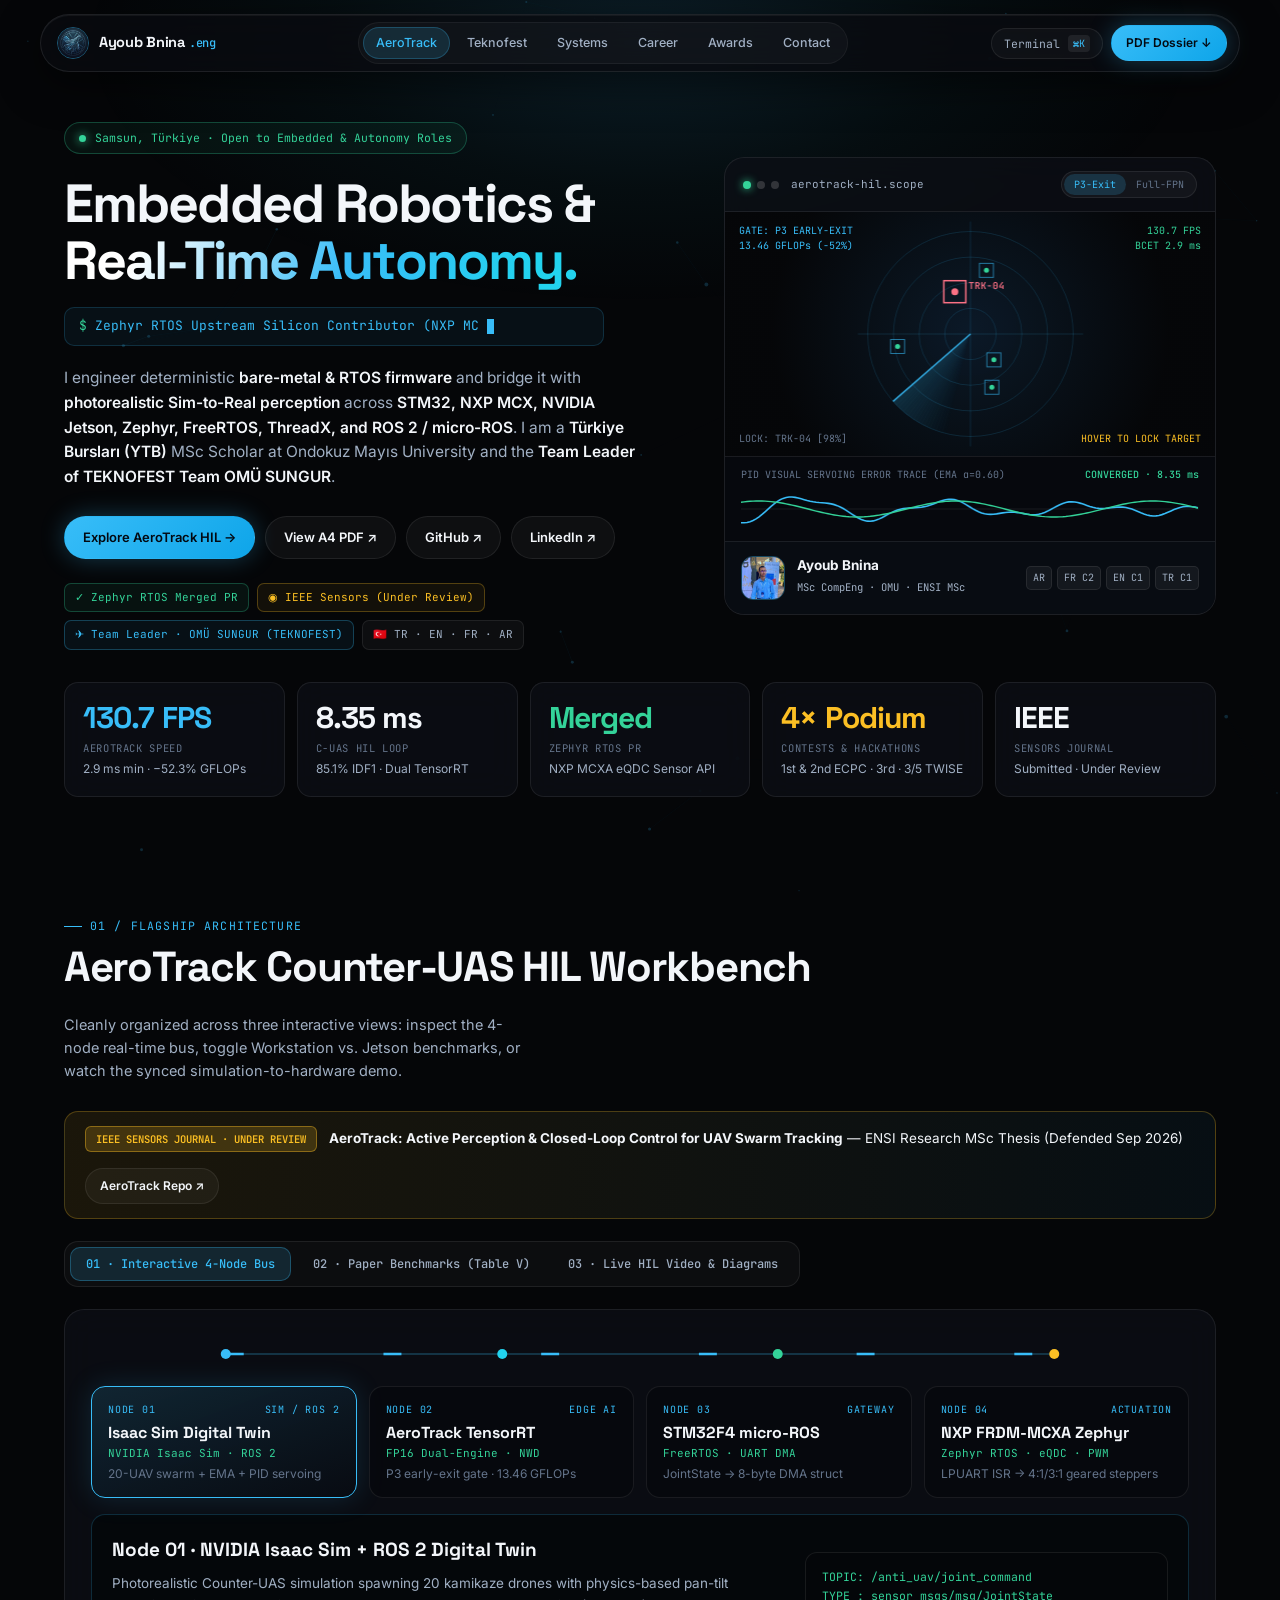
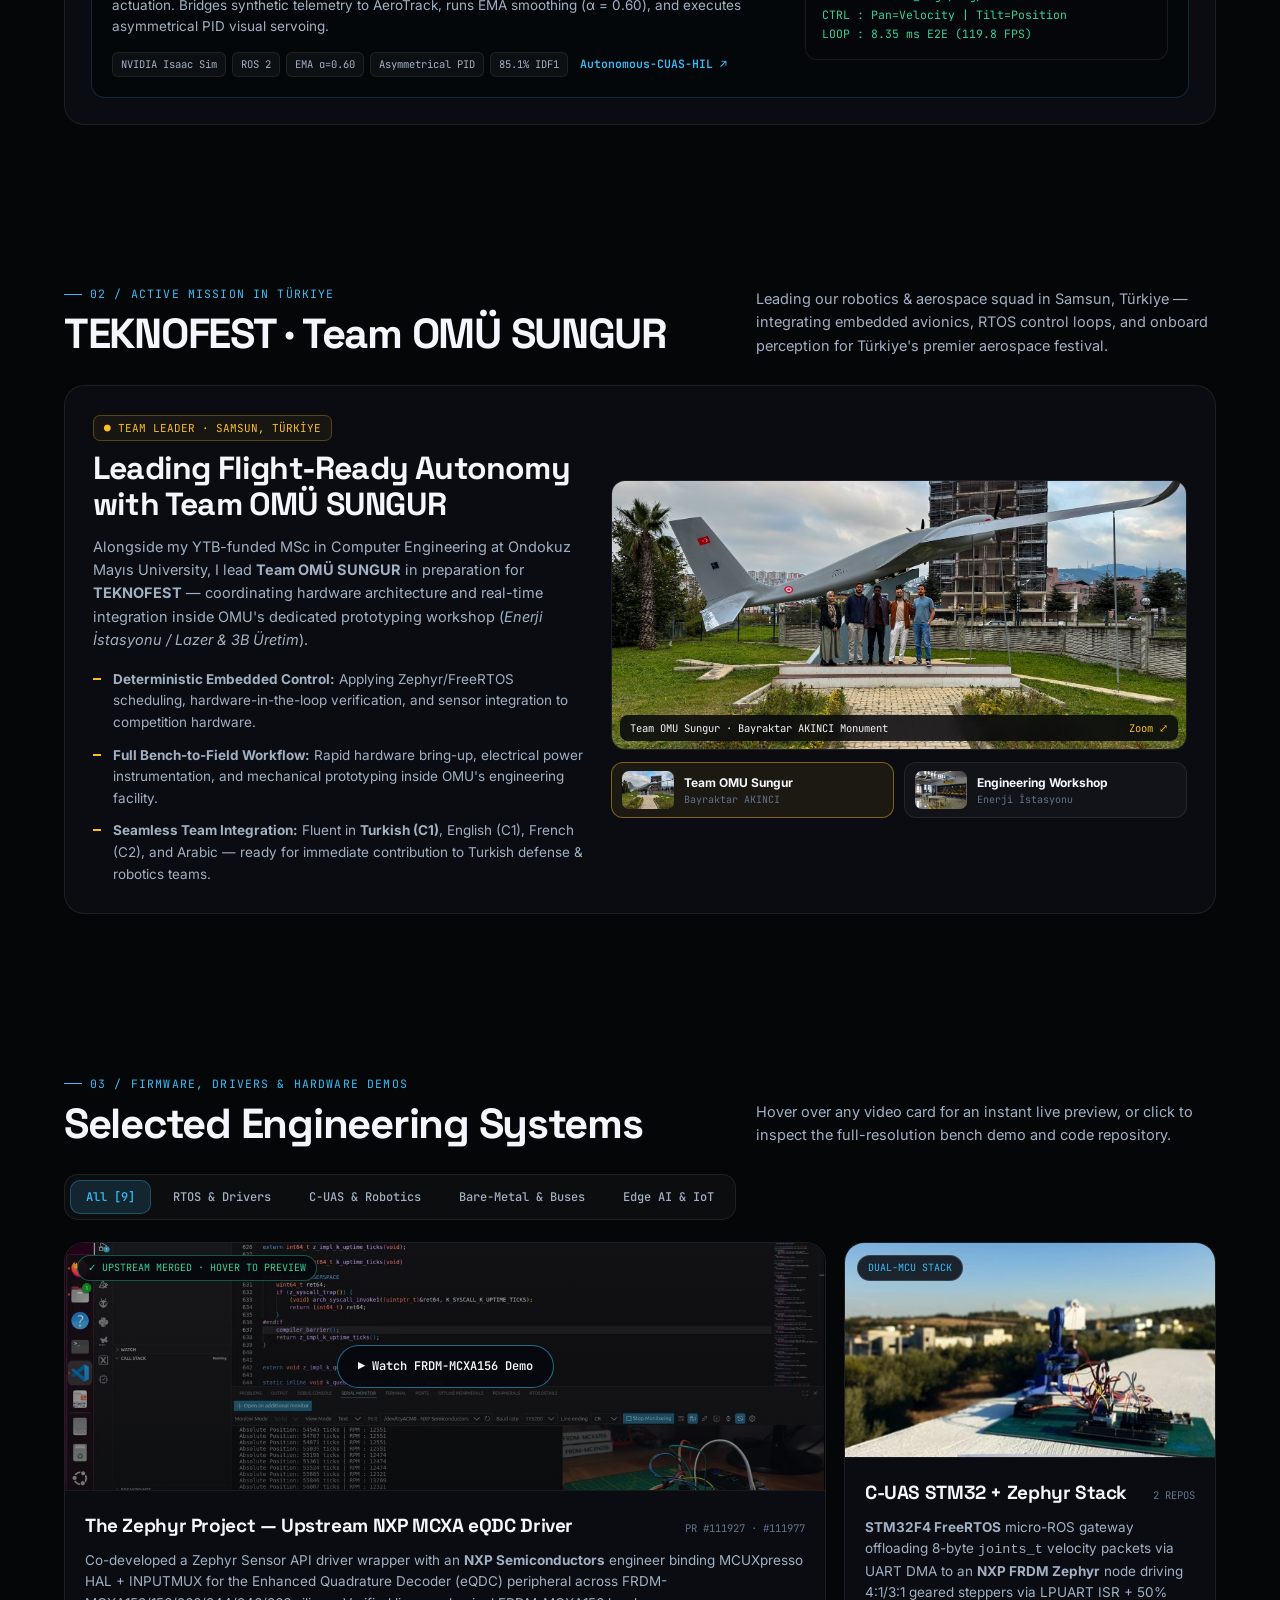
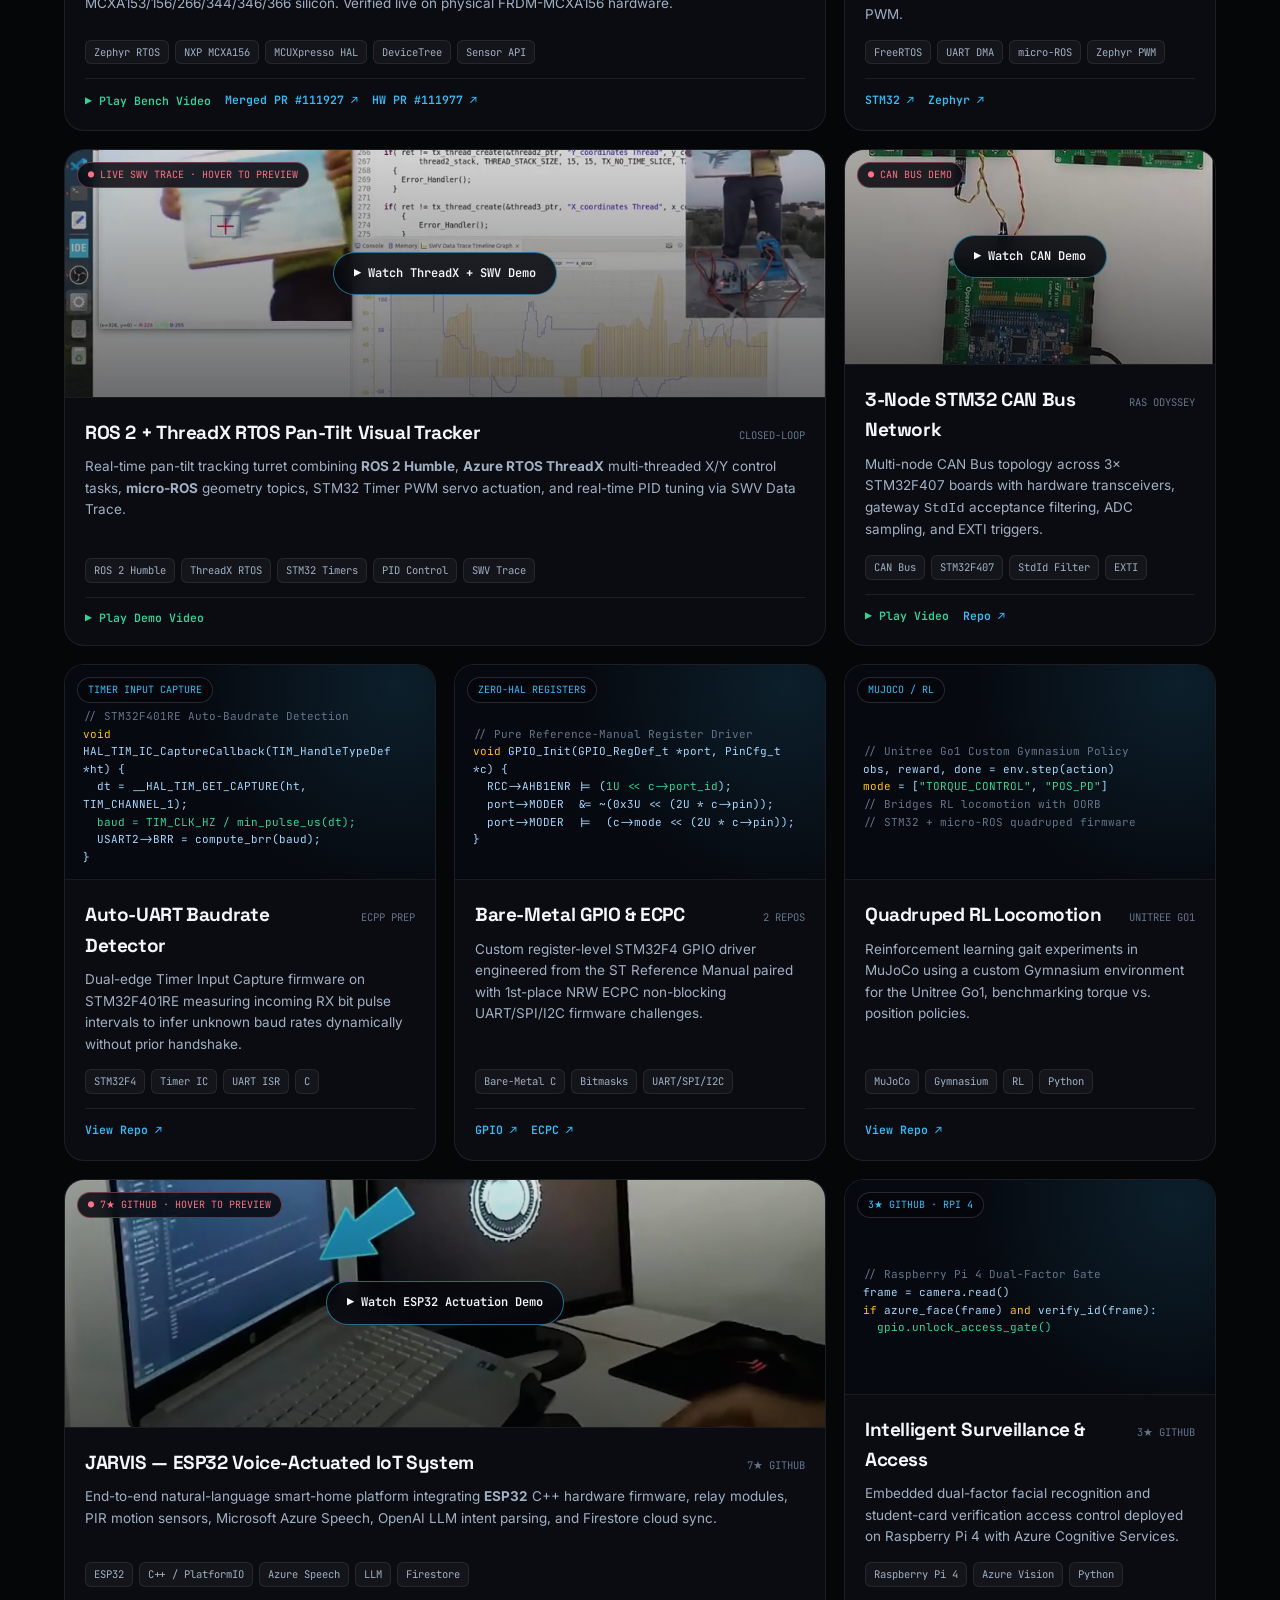
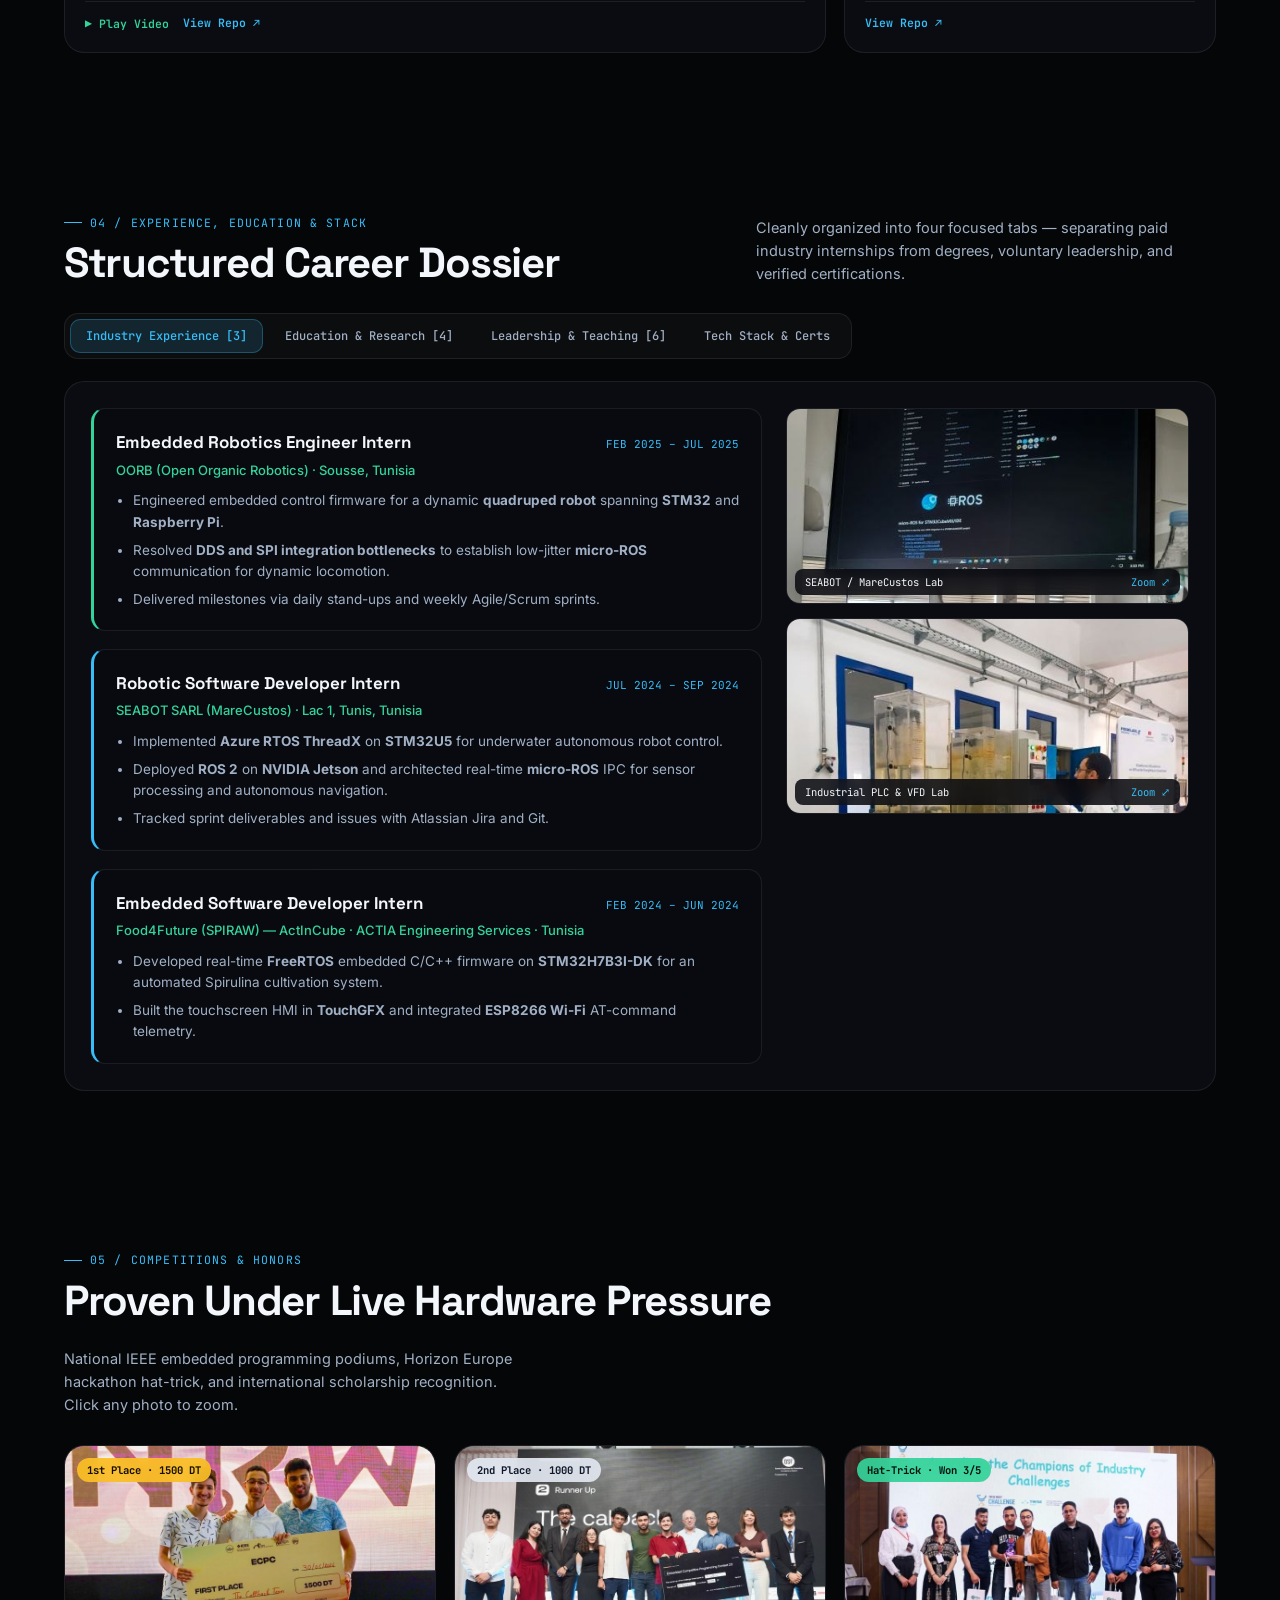
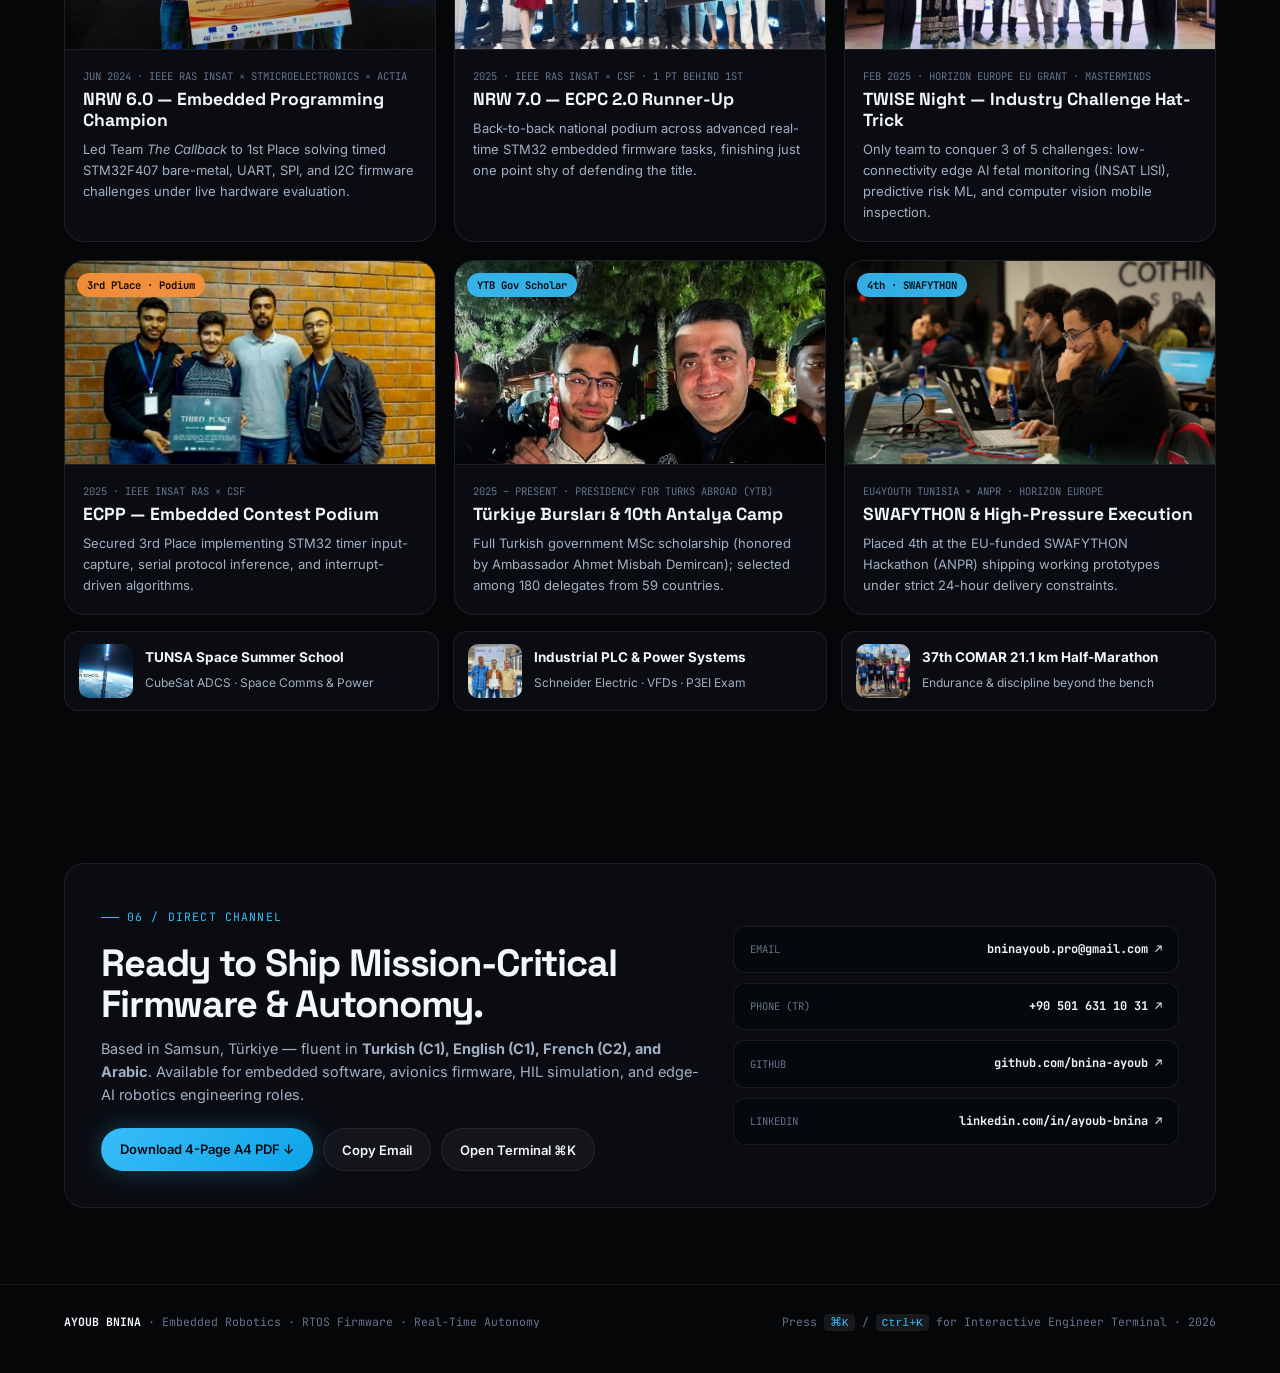
==== commit 73ae1a5d: "Fix hero bio grammar and update role to Team Leader of Team OMÜ SUNGUR" ====
--- a/index.html
+++ b/index.html
@@ -66,7 +66,7 @@
             </div>
 
             <p class="hero-desc">
-              I engineer deterministic <strong>bare-metal &amp; RTOS firmware</strong> and bridge it with <strong>photorealistic Sim-to-Real perception</strong> across <strong>STM32, NXP MCX, NVIDIA Jetson, Zephyr, FreeRTOS, ThreadX, and ROS 2 / micro-ROS</strong>. Türkiye Bursları (YTB) MSc Scholar at Ondokuz Mayıs University and member of <strong>TEKNOFEST Team OMU Sungur</strong>.
+              I engineer deterministic <strong>bare-metal &amp; RTOS firmware</strong> and bridge it with <strong>photorealistic Sim-to-Real perception</strong> across <strong>STM32, NXP MCX, NVIDIA Jetson, Zephyr, FreeRTOS, ThreadX, and ROS 2 / micro-ROS</strong>. I am a <strong>Türkiye Bursları (YTB)</strong> MSc Scholar at Ondokuz Mayıs University and the <strong>Team Leader of TEKNOFEST Team OMÜ SUNGUR</strong>.
             </p>
 
             <div class="hero-cta">
@@ -79,7 +79,7 @@
             <div class="hero-trust">
               <span class="pill-tag emerald">✓ Zephyr RTOS Merged PR</span>
               <span class="pill-tag amber">◉ IEEE Sensors (Under Review)</span>
-              <span class="pill-tag accent">✈ TEKNOFEST · OMU Sungur</span>
+              <span class="pill-tag accent">✈ Team Leader · OMÜ SUNGUR (TEKNOFEST)</span>
               <span class="pill-tag">🇹🇷 TR · EN · FR · AR</span>
             </div>
           </div>
@@ -297,19 +297,19 @@
         <div class="sec-header reveal">
           <div>
             <div class="eyebrow">02 / Active Mission in Türkiye</div>
-            <h2>TEKNOFEST · Team OMU Sungur</h2>
+            <h2>TEKNOFEST · Team OMÜ SUNGUR</h2>
           </div>
           <p>
-            Hands-on preparation in Samsun, Türkiye — integrating embedded avionics, RTOS control loops, and onboard perception for Türkiye's premier aerospace festival.
+            Leading our robotics &amp; aerospace squad in Samsun, Türkiye — integrating embedded avionics, RTOS control loops, and onboard perception for Türkiye's premier aerospace festival.
           </p>
         </div>
 
         <div class="bento mission-bento reveal">
           <div>
-            <span class="pill-tag amber">● ACTIVE PREPARATION · SAMSUN, TÜRKİYE</span>
-            <h3>Engineering Flight-Ready Autonomy with Team OMU Sungur</h3>
+            <span class="pill-tag amber">● TEAM LEADER · SAMSUN, TÜRKİYE</span>
+            <h3>Leading Flight-Ready Autonomy with Team OMÜ SUNGUR</h3>
             <p>
-              Alongside my YTB-funded MSc in Computer Engineering at Ondokuz Mayıs University, I am preparing with <strong>Team OMU Sungur</strong> for <strong>TEKNOFEST</strong> — working inside OMU's dedicated prototyping workshop (<em>Enerji İstasyonu / Lazer &amp; 3B Üretim</em>).
+              Alongside my YTB-funded MSc in Computer Engineering at Ondokuz Mayıs University, I lead <strong>Team OMÜ SUNGUR</strong> in preparation for <strong>TEKNOFEST</strong> — coordinating hardware architecture and real-time integration inside OMU's dedicated prototyping workshop (<em>Enerji İstasyonu / Lazer &amp; 3B Üretim</em>).
             </p>
             <ul class="clean-list">
               <li><strong>Deterministic Embedded Control:</strong> Applying Zephyr/FreeRTOS scheduling, hardware-in-the-loop verification, and sensor integration to competition hardware.</li>
@@ -698,7 +698,7 @@
                   <div class="tl-org">Ondokuz Mayıs University (OMU) · Samsun, Türkiye</div>
                   <ul>
                     <li>Fully funded <strong>Türkiye Scholarships (YTB)</strong> Government Scholar selected for academic excellence.</li>
-                    <li>Active embedded autonomy researcher &amp; <strong>TEKNOFEST Team OMU Sungur</strong> engineer.</li>
+                    <li>Active embedded autonomy researcher &amp; <strong>Team Leader of TEKNOFEST Team OMÜ SUNGUR</strong>.</li>
                   </ul>
                 </div>
 
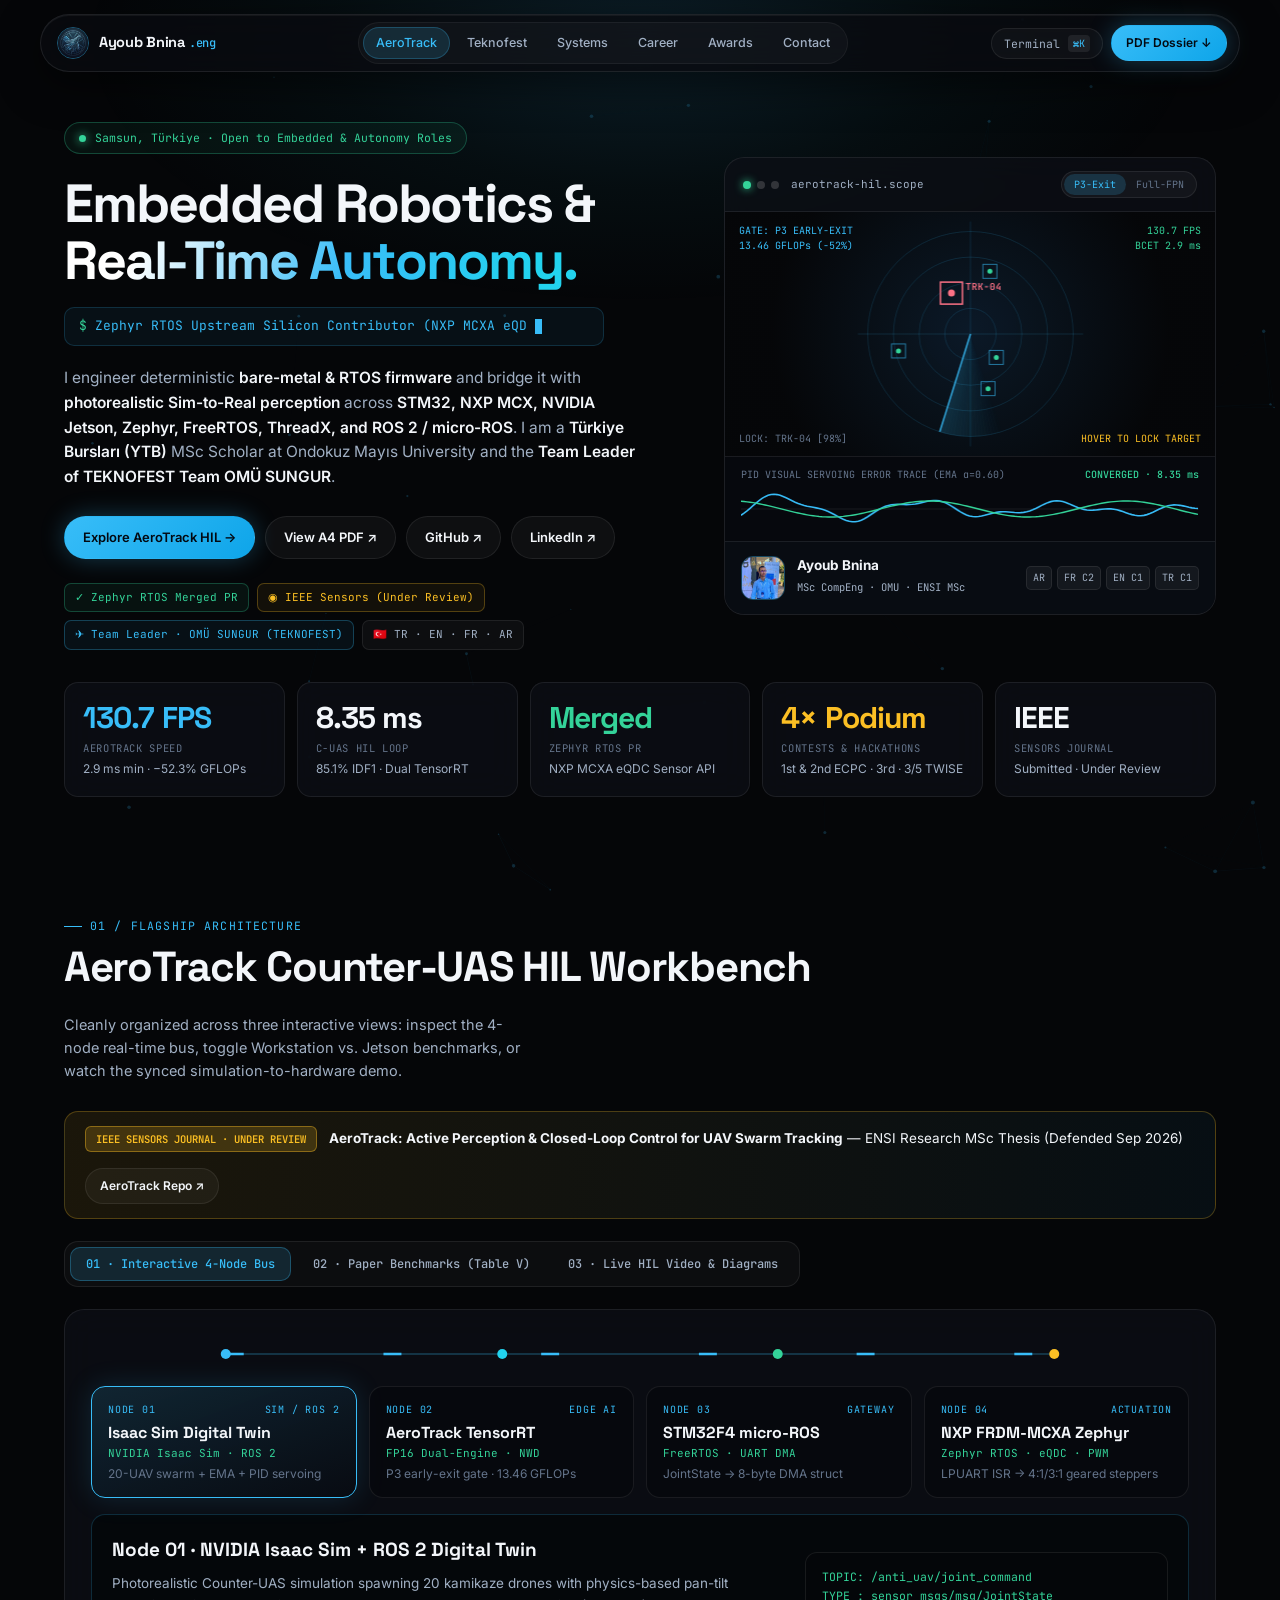
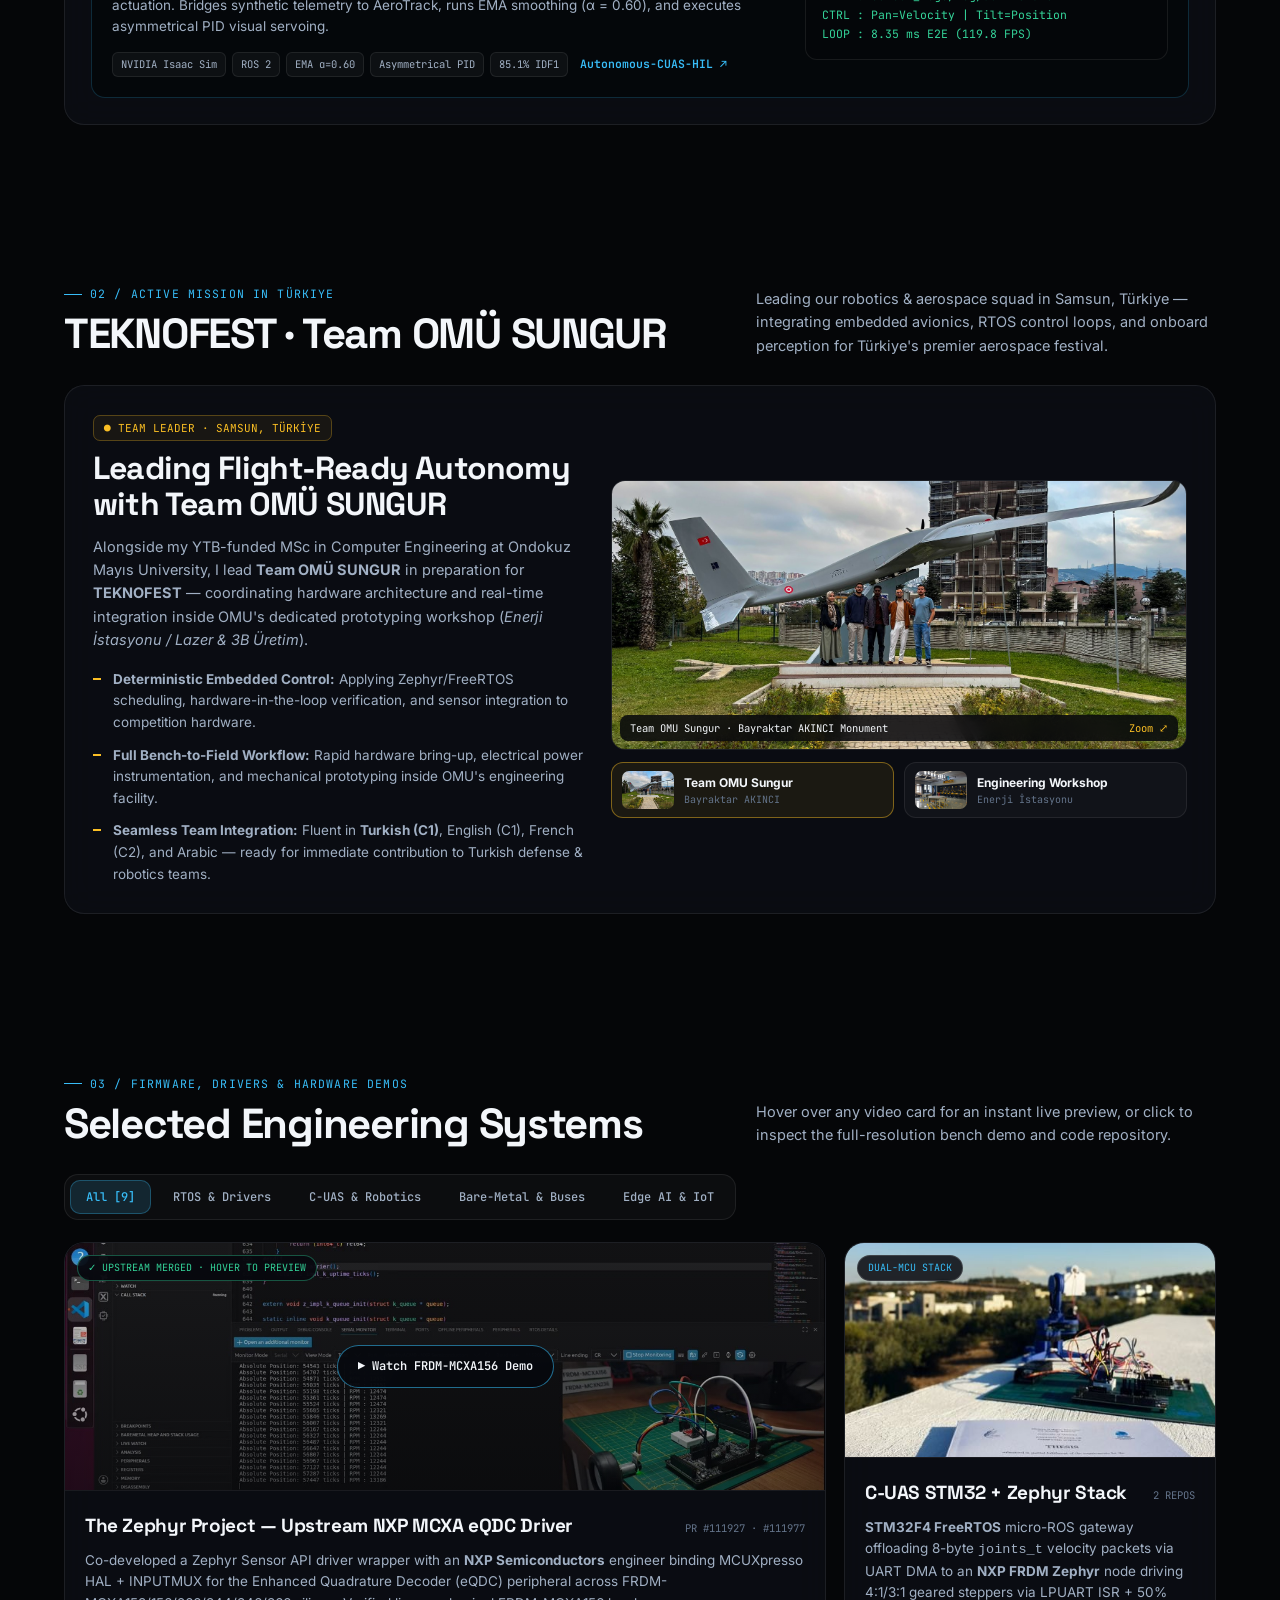
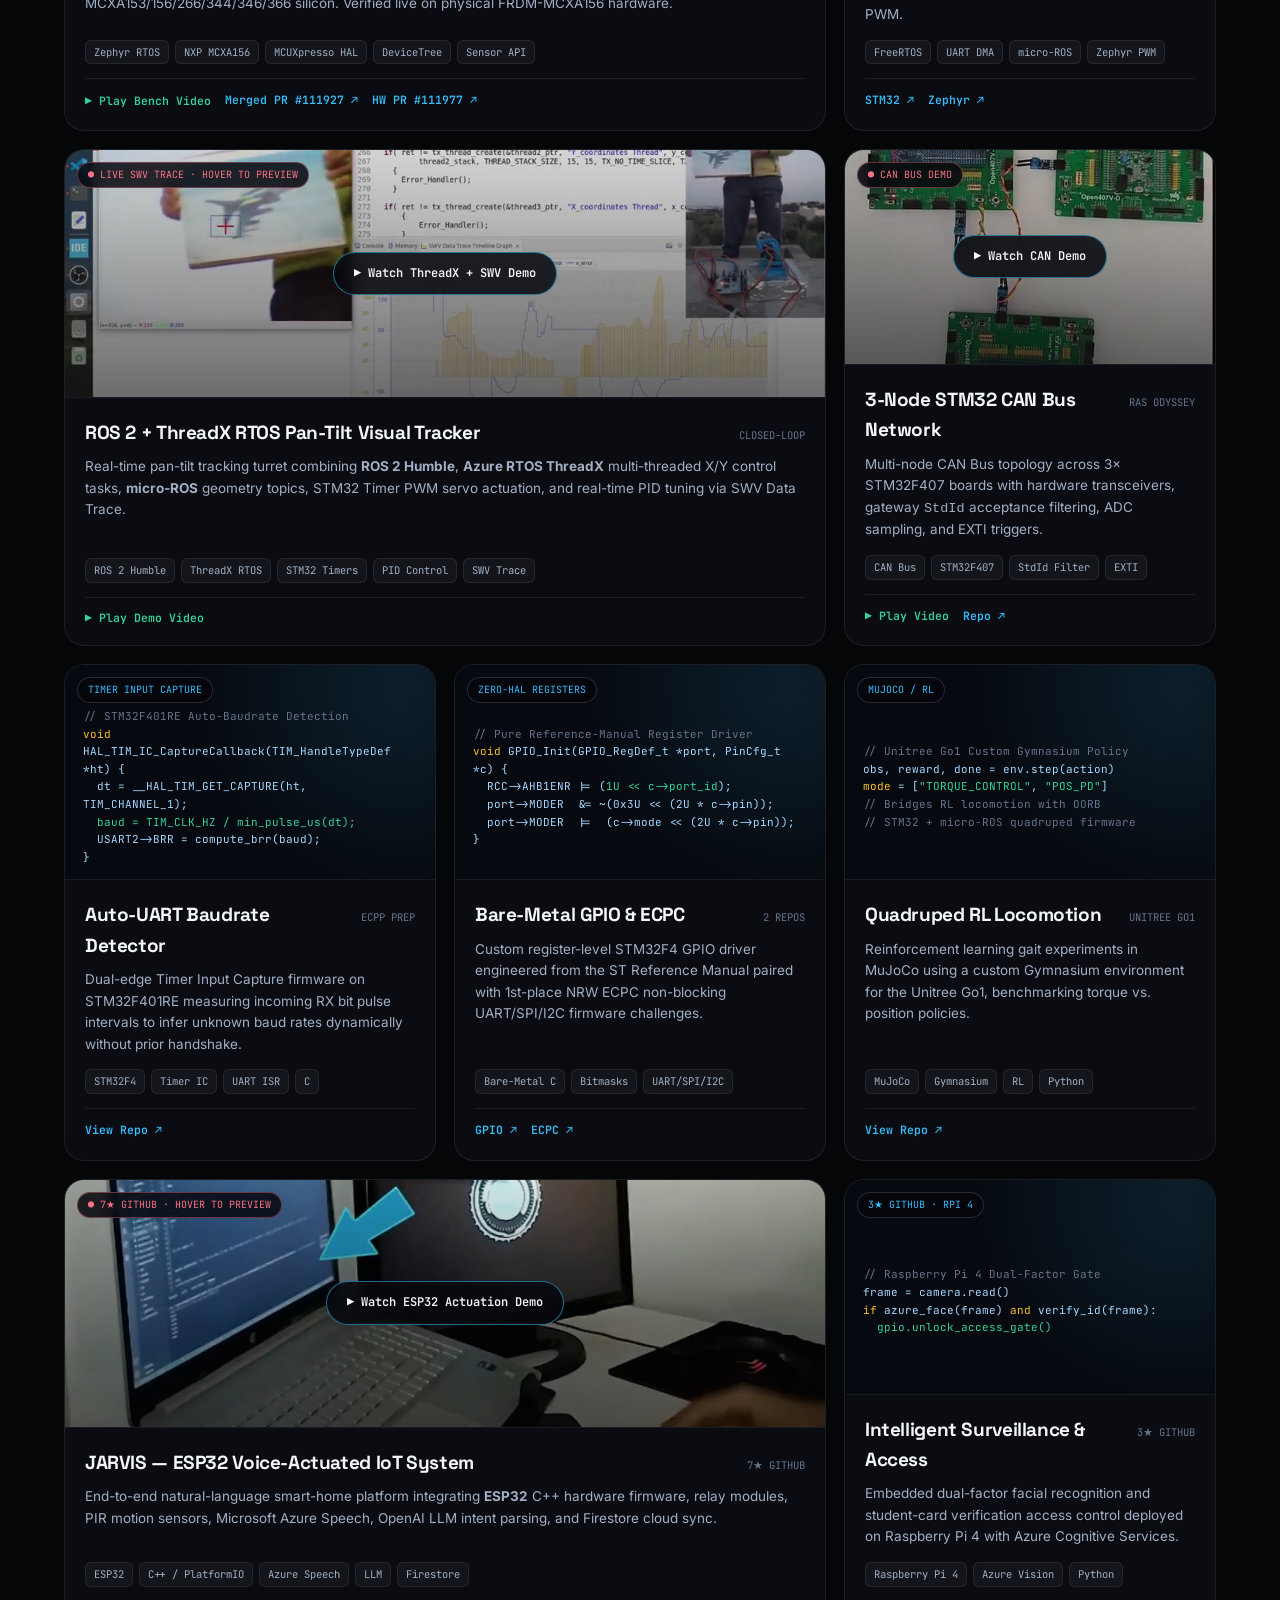
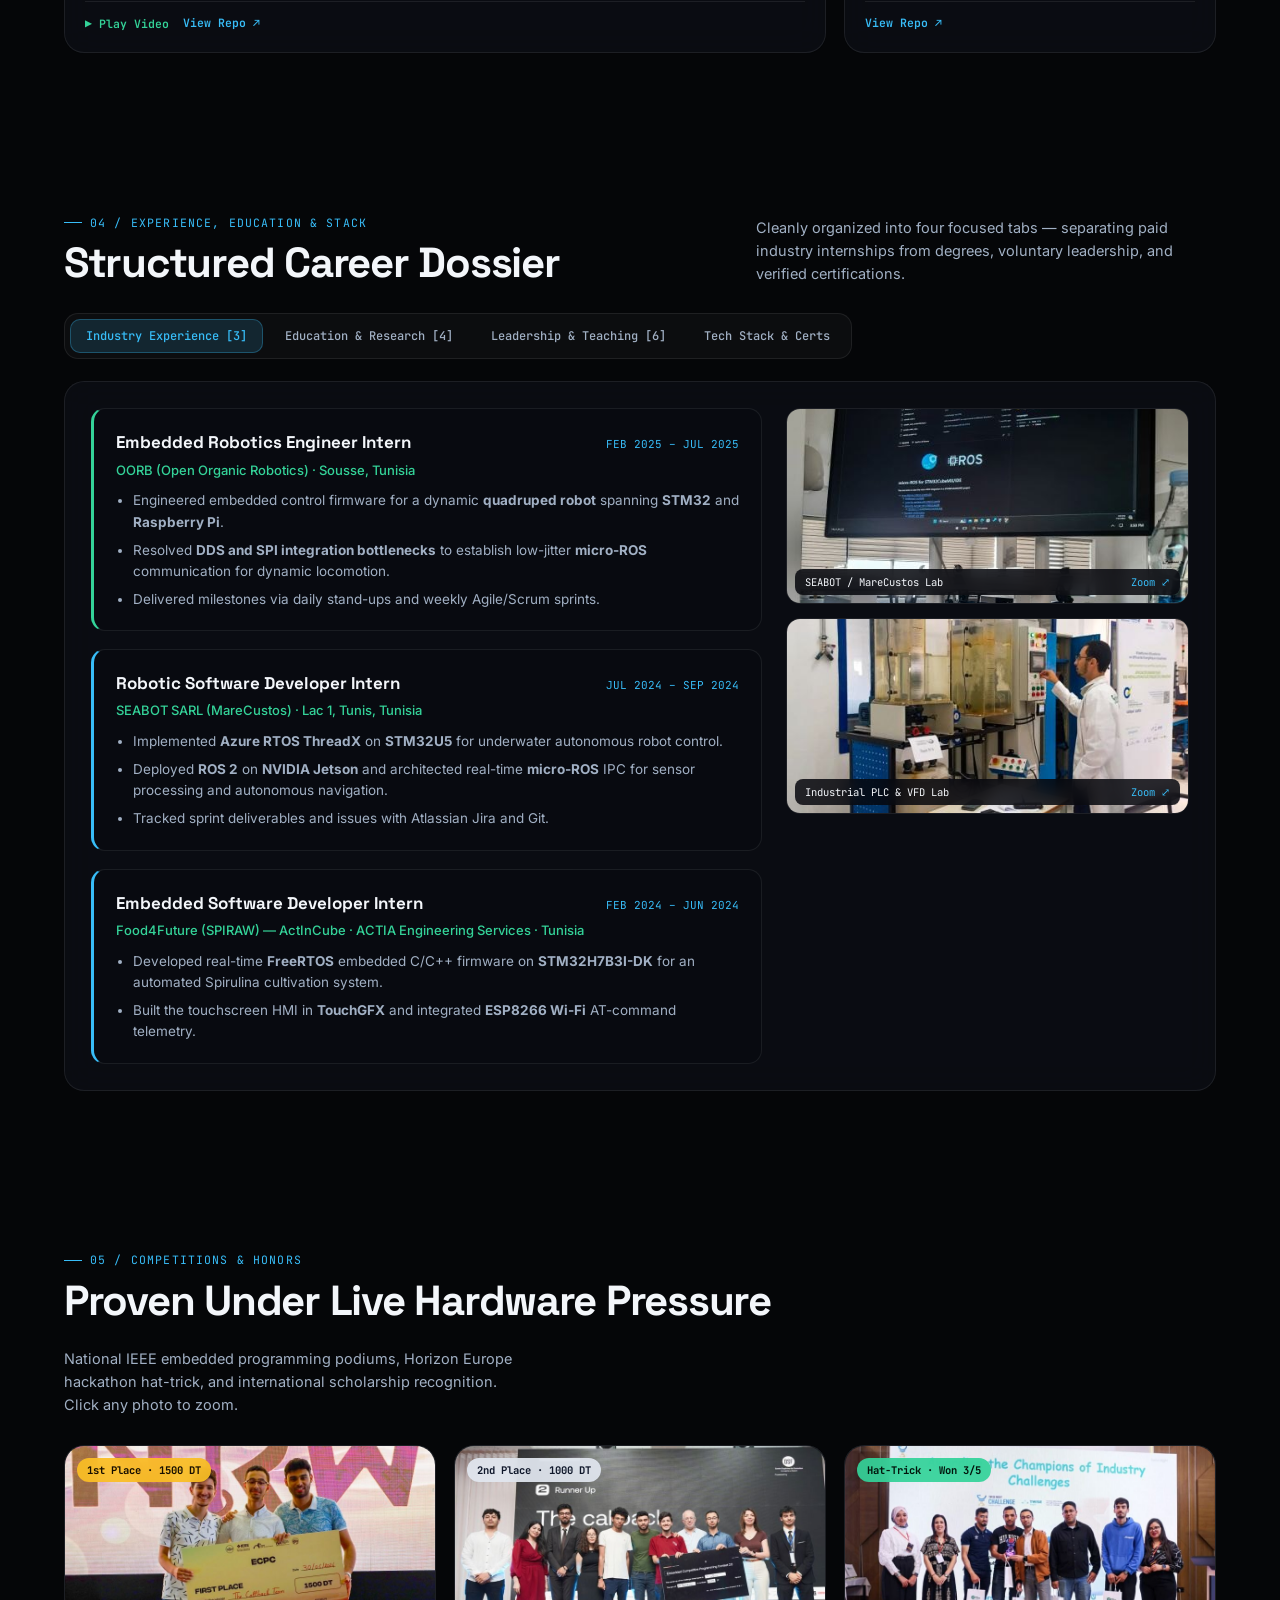
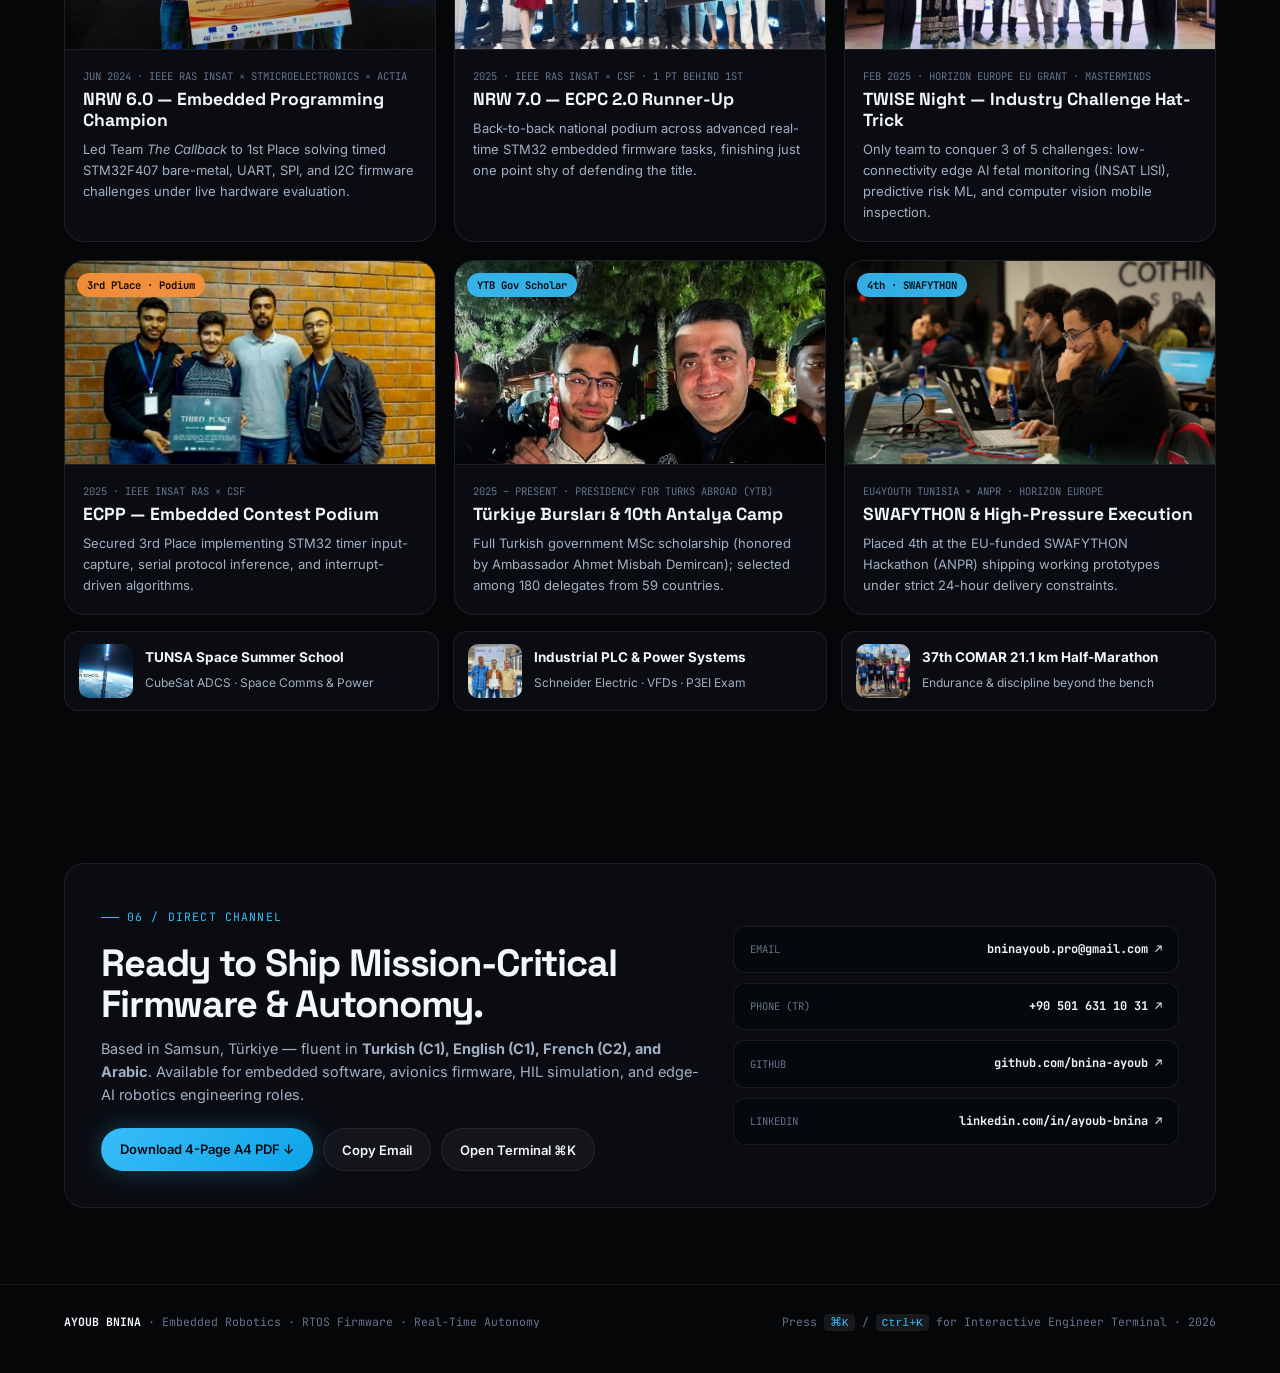
==== commit edd182f6: "Adjust image object-position framing for hardware demos and lab photos" ====
--- a/index.html
+++ b/index.html
@@ -364,7 +364,7 @@
           <article class="bento sys-card span-2 reveal" data-cat="rtos protocols">
             <div class="sys-media hover-play-box" data-video-src="assets/videos/eqdc-demo.mp4" data-lightbox-video="assets/videos/eqdc-demo.mp4" data-lightbox-title="Upstream Zephyr RTOS — NXP MCXA eQDC Hardware Demo" data-lightbox-caption="Physical FRDM-MCXA156 streaming 12,500+ RPM and absolute encoder position through the co-developed Zephyr Sensor API eQDC driver.">
               <span class="media-badge emerald">✓ UPSTREAM MERGED · HOVER TO PREVIEW</span>
-              <img src="assets/images/posters/eqdc-demo.jpg" alt="Zephyr NXP MCXA eQDC Demo">
+              <img src="assets/images/posters/eqdc-demo.jpg" alt="Zephyr NXP MCXA eQDC Demo" style="object-position:center 85%">
               <video class="hover-video" muted loop playsinline preload="none"></video>
               <div class="play-glass"><span class="play-pill">▶ Watch FRDM-MCXA156 Demo</span></div>
             </div>
@@ -391,7 +391,7 @@
           <article class="bento sys-card reveal" data-cat="rtos cuas">
             <div class="sys-media" data-lightbox-img="assets/images/aerotrack-hardware-thesis.jpg" data-lightbox-title="C-UAS Dual-MCU Actuation Stack" data-lightbox-caption="STM32F4 FreeRTOS micro-ROS client streaming 8-byte velocity structs via UART DMA to NXP FRDM Zephyr RTOS stepper actuation node.">
               <span class="media-badge">DUAL-MCU STACK</span>
-              <img src="assets/images/aerotrack-hardware-thesis.jpg" alt="C-UAS Turret Rig">
+              <img src="assets/images/aerotrack-hardware-thesis.jpg" alt="C-UAS Turret Rig" style="object-position:center 62%">
             </div>
             <div class="sys-content">
               <div class="sys-meta-row">
@@ -440,7 +440,7 @@
           <article class="bento sys-card reveal" data-cat="protocols rtos">
             <div class="sys-media hover-play-box" data-video-src="assets/videos/canbus-demo.mp4" data-lightbox-video="assets/videos/canbus-demo.mp4" data-lightbox-title="3-Node STM32F407 CAN Bus Gateway Network" data-lightbox-caption="Three Open407V-D STM32F407 boards networked over twisted-pair CAN transceivers with StdId filtering, ADC potentiometers, EXTI interrupts, and Live Expressions.">
               <span class="media-badge live">● CAN BUS DEMO</span>
-              <img src="assets/images/posters/canbus-demo.jpg" alt="STM32 CAN Bus Demo">
+              <img src="assets/images/posters/canbus-demo.jpg" alt="STM32 CAN Bus Demo" style="object-position:center 38%">
               <video class="hover-video" muted loop playsinline preload="none"></video>
               <div class="play-glass"><span class="play-pill">▶ Watch CAN Demo</span></div>
             </div>
@@ -675,11 +675,11 @@
 
               <div class="evidence-stack">
                 <div class="evidence-photo" data-lightbox-img="assets/images/marecustos-microros.jpg" data-lightbox-title="SEABOT SARL (MareCustos) — micro-ROS on STM32U5" data-lightbox-caption="Engineering lab during the underwater robotics internship bridging ROS 2 on NVIDIA Jetson with micro-ROS on STM32U5.">
-                  <img src="assets/images/marecustos-microros.jpg" alt="MareCustos Lab">
+                  <img src="assets/images/marecustos-microros.jpg" alt="MareCustos Lab" style="object-position:center 34%">
                   <div class="fig-label"><span>SEABOT / MareCustos Lab</span><span style="color:var(--accent)">Zoom ⤢</span></div>
                 </div>
                 <div class="evidence-photo" data-lightbox-img="assets/images/energy-plc-lab.jpg" data-lightbox-title="Industrial PLC &amp; Electrical Lab (P3EI / Schneider Electric)" data-lightbox-caption="Hands-on industrial automation, VFD motor efficiency, and Schneider Electric PLC lab certification.">
-                  <img src="assets/images/energy-plc-lab.jpg" alt="Industrial PLC Lab">
+                  <img src="assets/images/energy-plc-lab.jpg" alt="Industrial PLC Lab" style="object-position:center 55%">
                   <div class="fig-label"><span>Industrial PLC &amp; VFD Lab</span><span style="color:var(--accent)">Zoom ⤢</span></div>
                 </div>
               </div>
@@ -733,15 +733,15 @@
 
               <div class="evidence-stack">
                 <div class="evidence-photo" style="height:142px" data-lightbox-img="assets/images/omu-arrival.jpg" data-lightbox-title="Ondokuz Mayıs University — Samsun, Türkiye" data-lightbox-caption="Starting my YTB-funded MSc in Computer Engineering in Türkiye.">
-                  <img src="assets/images/omu-arrival.jpg" alt="OMU Türkiye">
+                  <img src="assets/images/omu-arrival.jpg" alt="OMU Türkiye" style="object-position:center 42%">
                   <div class="fig-label"><span>OMU · Samsun, Türkiye</span><span style="color:var(--accent)">⤢</span></div>
                 </div>
                 <div class="evidence-photo" style="height:142px" data-lightbox-img="assets/images/ensi-defense-team.jpg" data-lightbox-title="ENSI Research Master's Defense — Sep 2026" data-lightbox-caption="Defending AeroTrack alongside supervisor Prof. Chadlia Jerad and jury.">
-                  <img src="assets/images/ensi-defense-team.jpg" alt="ENSI Defense">
+                  <img src="assets/images/ensi-defense-team.jpg" alt="ENSI Defense" style="object-position:center 54%">
                   <div class="fig-label"><span>ENSI MSc Defense</span><span style="color:var(--accent)">⤢</span></div>
                 </div>
                 <div class="evidence-photo" style="height:142px" data-lightbox-img="assets/images/fst-graduation.jpg" data-lightbox-title="BSc Graduation — FST University of Tunis El Manar" data-lightbox-caption="Computer Engineering (IoT & Embedded Systems) graduation.">
-                  <img src="assets/images/fst-graduation.jpg" alt="FST Graduation">
+                  <img src="assets/images/fst-graduation.jpg" alt="FST Graduation" style="object-position:center 32%">
                   <div class="fig-label"><span>FST BSc Graduation</span><span style="color:var(--accent)">⤢</span></div>
                 </div>
               </div>
